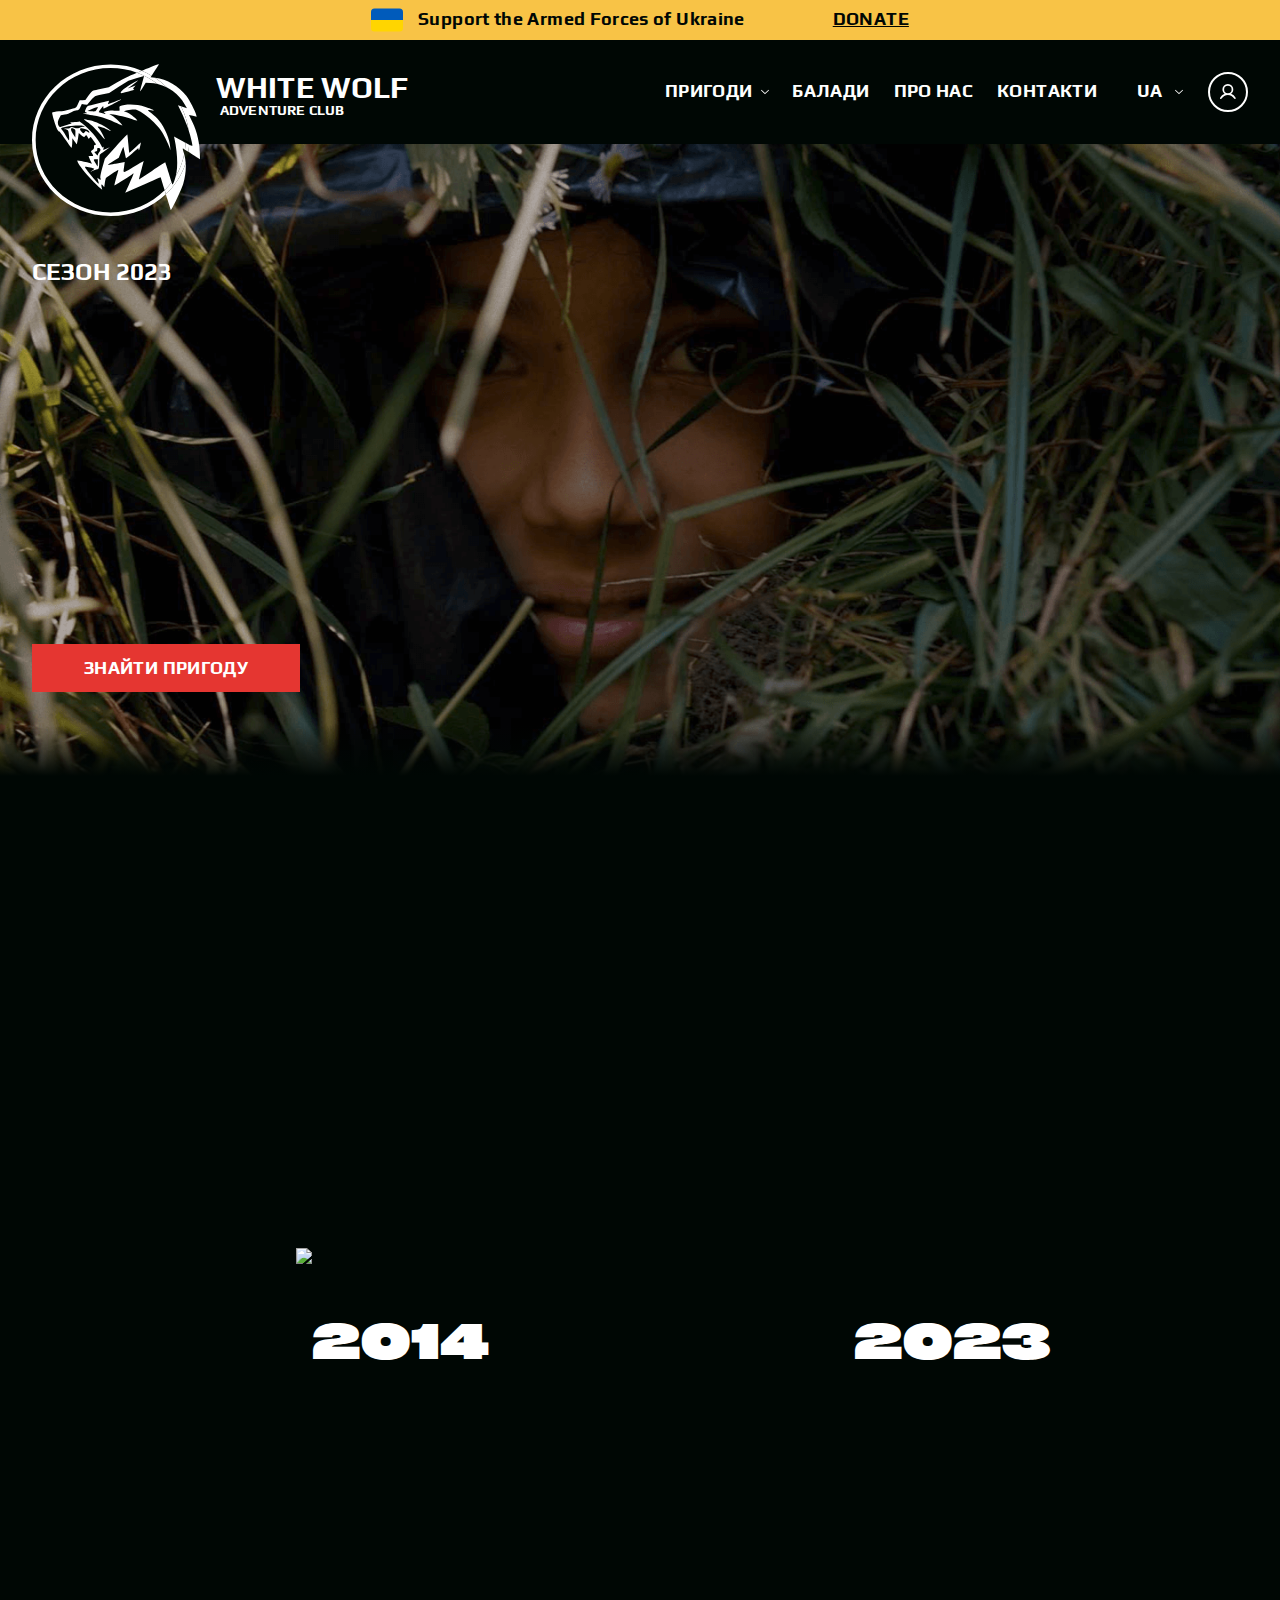
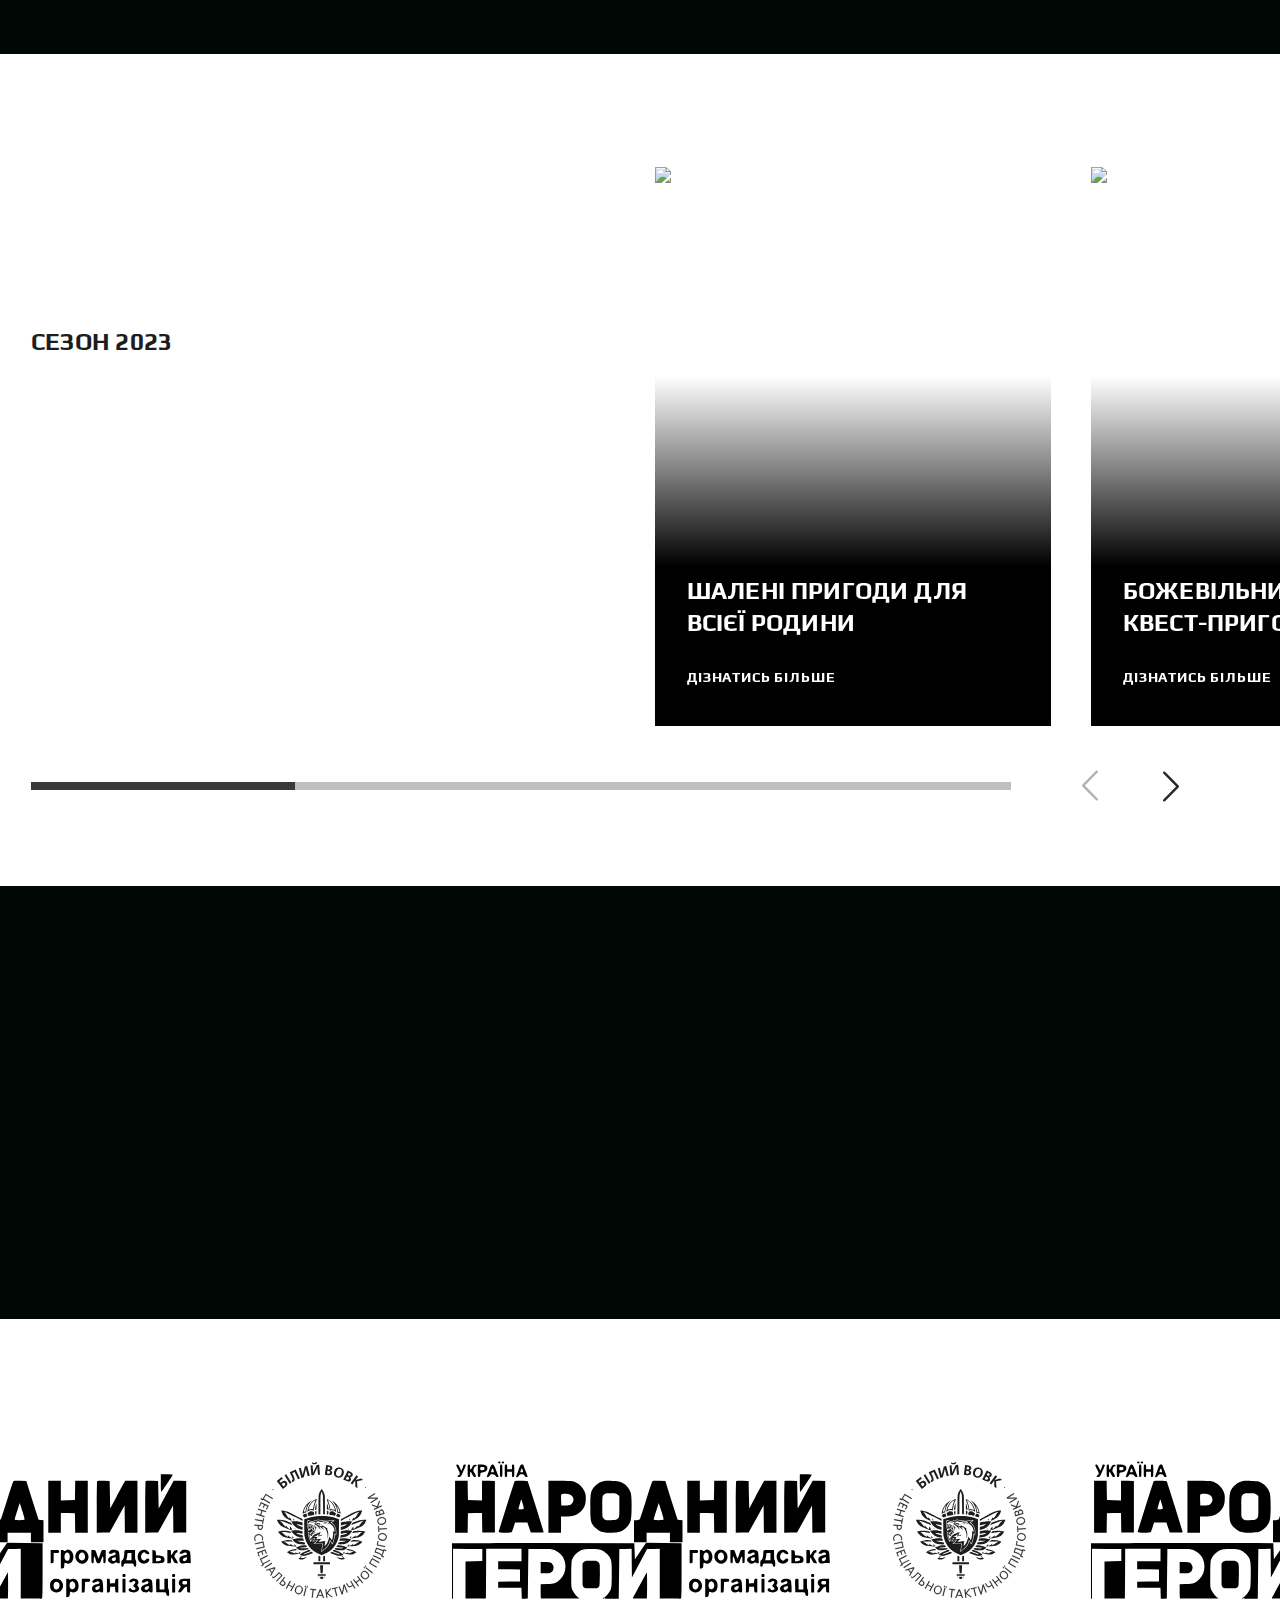
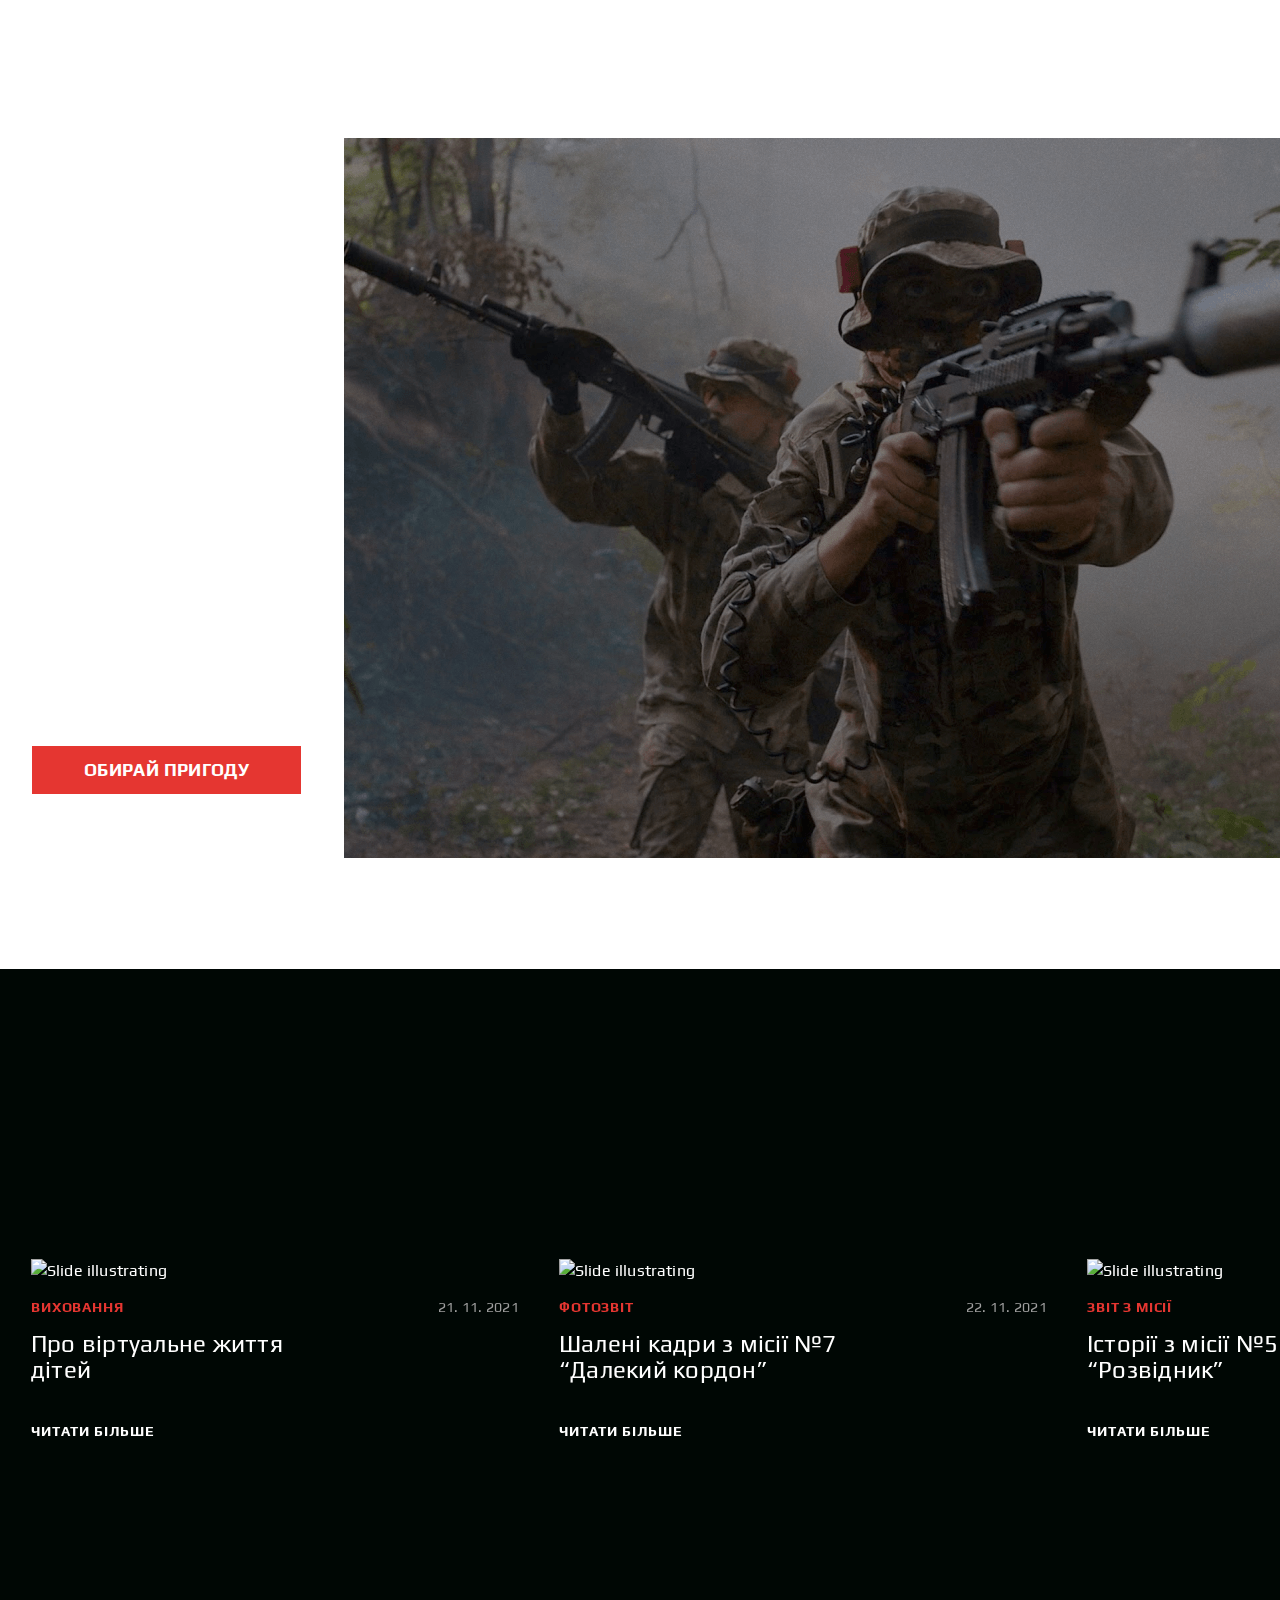
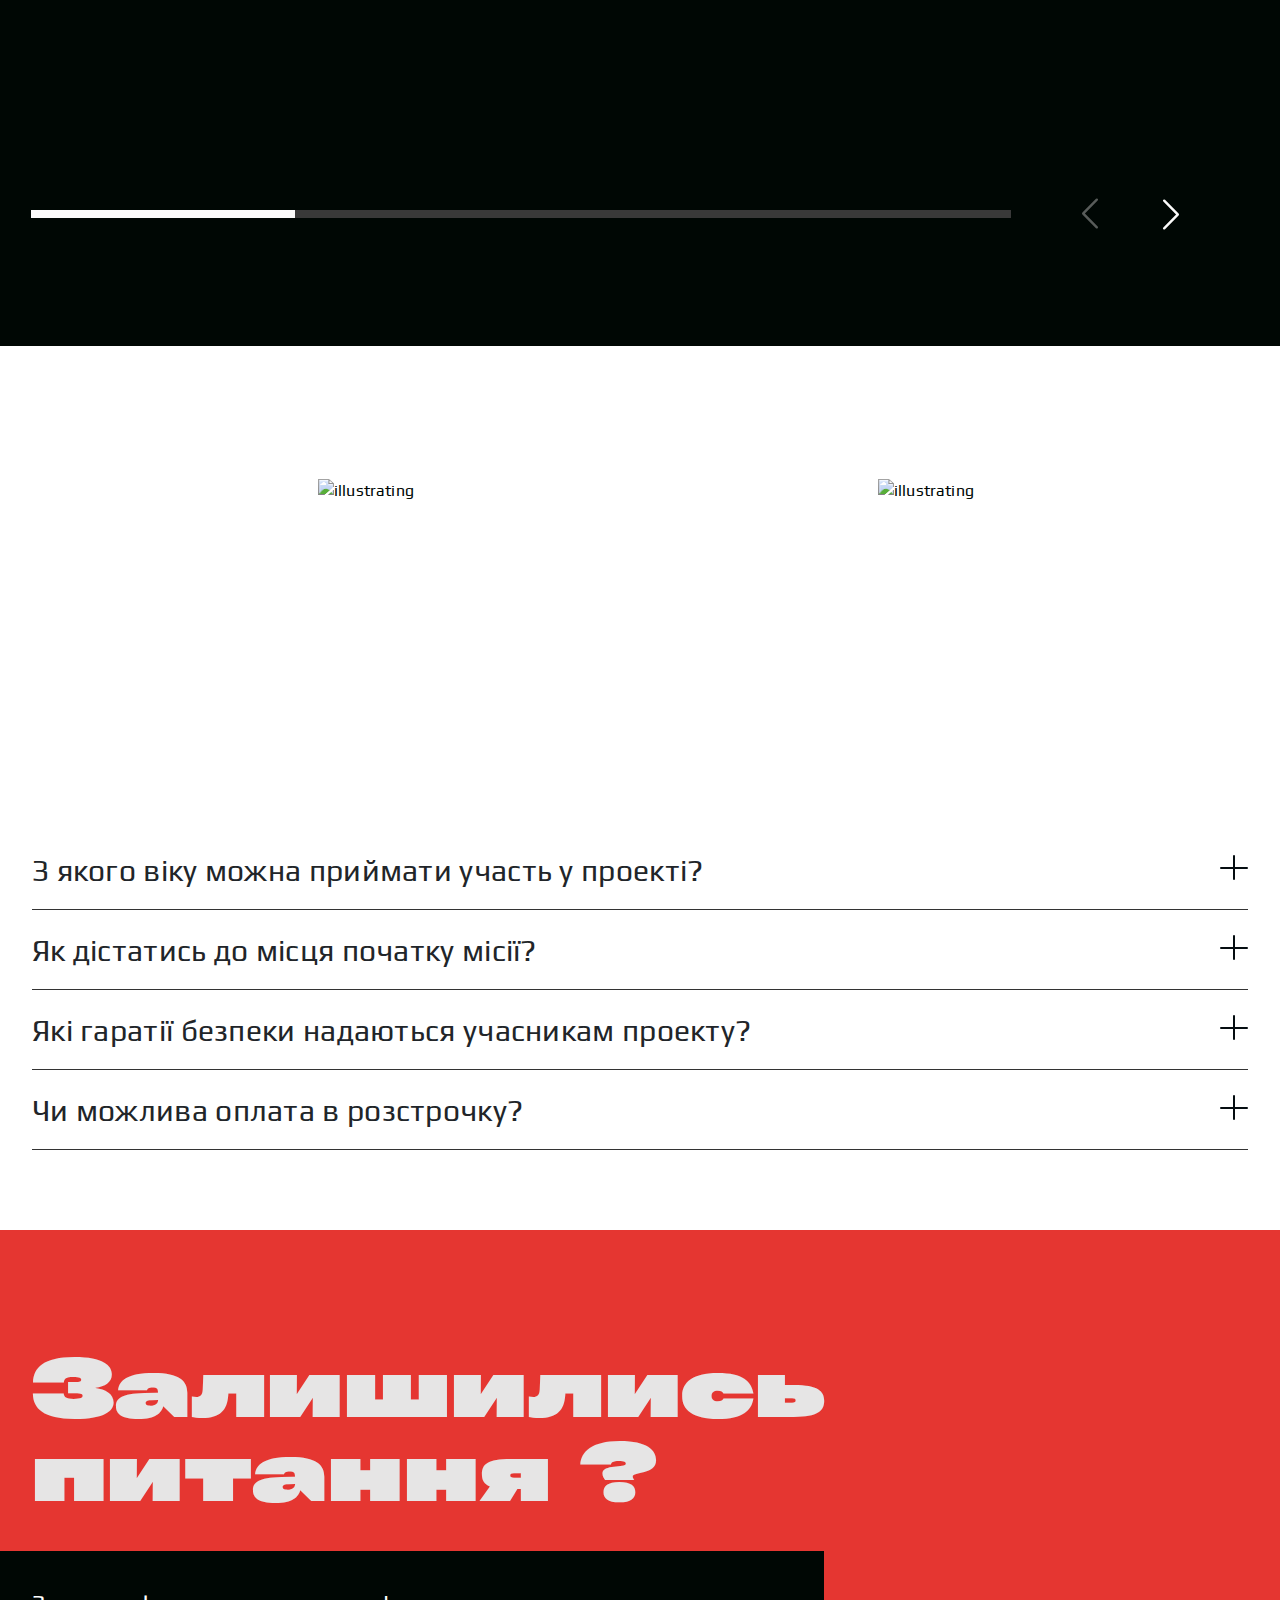
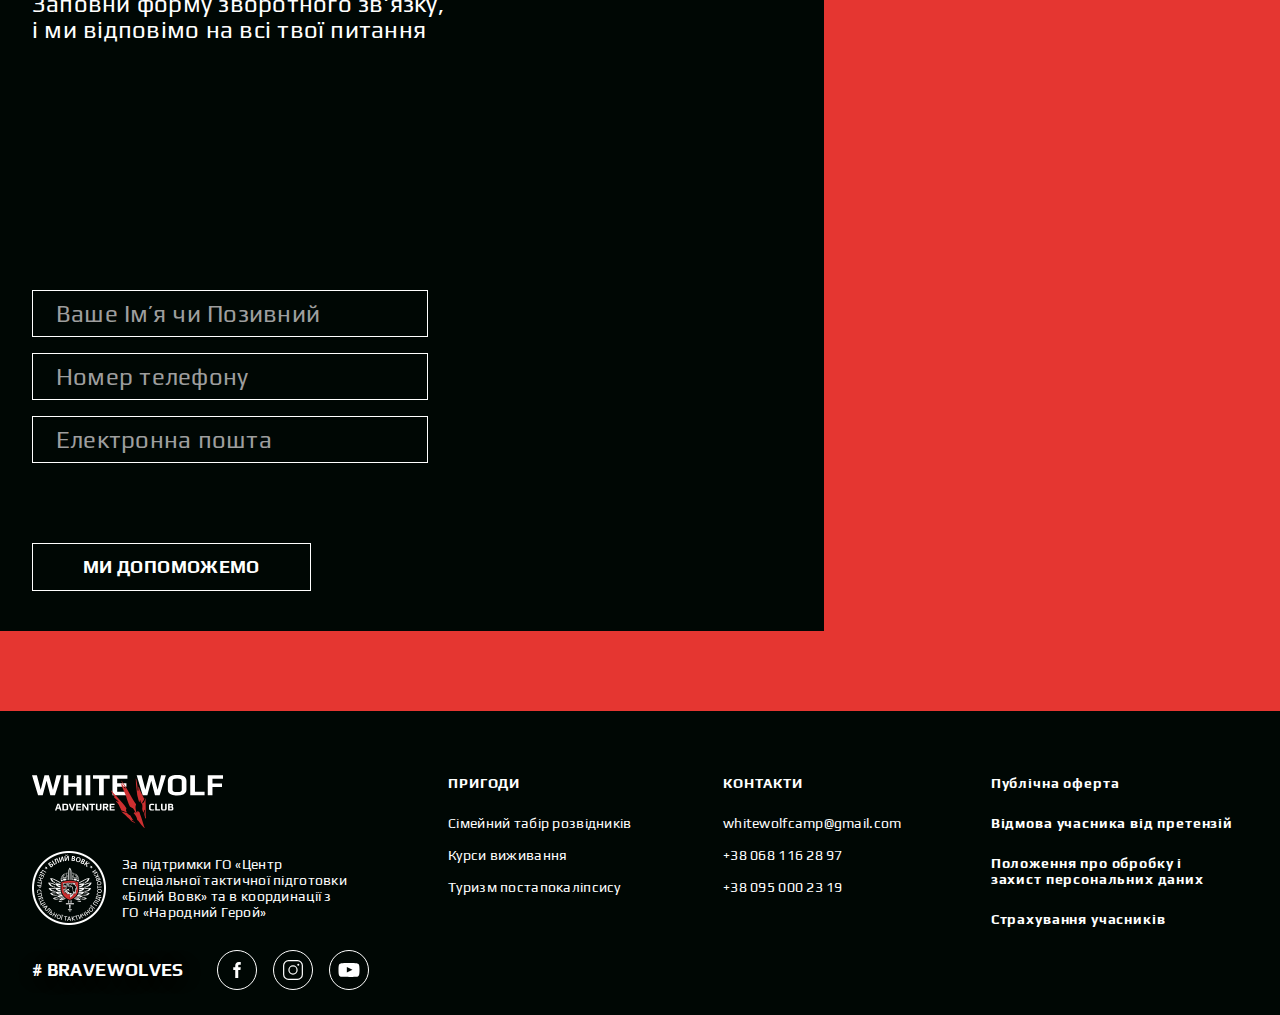
==== fam-camp.html @ 000c3b16 "added new page" ====
<!DOCTYPE html>
<html lang="en">
  <head>
    <meta charset="utf-8">
    <meta name="viewport" content="width=device-width, initial-scale=1.0">
    <meta content="IE=edge" http-equiv="X-UA-Compatible">
    <title></title>
    <meta name="description">
    <meta name="keywords">
    <meta name="format-detection" content="telephone=no">
    <meta name="format-detection" content="address=no">
    <meta name="robots" content="noodp, noydir">
    <link href="favicons/apple-touch-icon.png" rel="apple-touch-icon" sizes="180x180">
    <link type="image/png" href="favicons/favicon-32x32.png" rel="icon" sizes="32x32">
    <link type="image/png" href="favicons/favicon-16x16.png" rel="icon" sizes="16x16">
    <link href="favicons/site.webmanifest" rel="manifest">
    <link href="img/favicon/safari-pinned-tab.svg" rel="mask-icon" color="#f2f2f2">
    <link href="favicons/favicon.ico" rel="shortcut icon" sizes="16x16 24x24 32x32 48x48 256x256">
    <meta name="msapplication-config" content="favicons/browserconfig.xml">
    <meta name="msapplication-TileColor" content="#0074CB">
    <meta name="theme-color" content="#444">
    <meta name="viewport" content="width=device-width, initial-scale=1.0, maximum-scale=1.0, user-scalable=0"><!--link(rel="preload" href="fonts/OpenSans/OpenSans-ExtraBold.woff2" as="font" type="font/woff2" crossorigin="anonymous")--><!--link(rel="preload" href="fonts/OpenSans/OpenSans-Bold.woff2" as="font" type="font/woff2" crossorigin="anonymous")--><!--link(rel="preload" href="fonts/Graphik/Graphik-Bold.woff2" as="font" type="font/woff2" crossorigin="anonymous")--><!--link(rel="preload" href="fonts/OpenSans/OpenSans-SemiBold.woff2" as="font" type="font/woff2" crossorigin="anonymous")--><!--link(rel="preload" href="fonts/OpenSans/OpenSans-Regular.woff2" as="font" type="font/woff2" crossorigin="anonymous")-->
    <link href="stylesheets/index.css" rel="stylesheet">
  </head>
  <body data-offcanvas-container="">
    <div class="layout-responsive" role="main">
      <header class="layout-responsive__header">
        <div class="banner-header">
          <div class="banner-header__container">
            <div class="banner-header__wrapper">
              <div class="banner-header__slogan">
                <div class="banner-header__slogan--ua">Support the Armed Forces of Ukraine</div>
              </div>
              <div class="banner-header__link"><a href="#">DONATE</a></div>
            </div>
          </div>
        </div>
        <div class="navbar-header-wrapper">
          <div class="navbar-header">
            <div class="navbar-header__container">
              <nav class="navbar navbar-expand-lg"><a class="navbar-brand" href="#"><img class="image-logo" src="./images/logo-whitewolf.svg" alt>
                  <div class="logo-name">
                    <div class="logo-name__top">White WOLF </div>
                    <div class="logo-name__bottom">Adventure Club </div>
                  </div>
                </a><button class="navbar-toggler" type="button" data-bs-toggle="collapse" data-bs-target="#navbarCollapse" aria-controls="navbarCollapse" aria-expanded="false" aria-label="Toggle navigation"><span class="navbar-toggler-trigger-icon"></span><span class="navbar-toggler-trigger-icon"></span><span class="navbar-toggler-trigger-icon"></span></button>
                <div class="collapse navbar-collapse" id="navbarCollapse">
                  <ul class="navbar-nav-mobile">
                    <li class="nav-mobile-item">
                      <div class="accordion" id="mobileAccordionNav">
                        <div class="accordion-header" id="headingOne"><button class="accordion-button collapsed nav-link" type="button" data-bs-toggle="collapse" data-bs-target="#collapseOne" aria-expanded="false" aria-controls="collapseOne">ПРИГОДИ</button></div>
                        <div class="accordion-collapse collapse" id="collapseOne" aria-labelledby="headingOne" data-bs-parent="#mobileAccordionNav">
                          <div class="accordion-body">
                            <ul>
                              <li><a href="#"> Сімейний табір розвідників</a></li>
                              <li><a href="#"> Туризм постапокаліпсису</a></li>
                              <li><a href="#"> Курси виживання</a></li>
                            </ul>
                          </div>
                        </div>
                      </div>
                    </li>
                    <li class="nav-mobile-item"><a class="nav-link" href="#">БАЛАДИ</a></li>
                    <li class="nav-mobile-item"><a class="nav-link" href="#">ПРО НАС</a></li>
                    <li class="nav-mobile-item"><a class="nav-link" href="#">КОНТАКТИ</a></li>
                  </ul>
                  <div class="navbar-nav-mobile__footer">
                    <div class="nav-item dropdown dropdown-lang"><a class="nav-link dropdown-toggle" href="#" role="button" data-bs-toggle="dropdown" aria-expanded="false">UA</a>
                      <ul class="dropdown-menu">
                        <li><a class="dropdown-item" href="ENG"> ENG</a></li>
                        <li><a class="dropdown-item" href="FR"> FR</a></li>
                      </ul>
                    </div>
                    <div class="nav-item login-account"><a class="nav-link" href="#"></a></div>
                  </div>
                </div>
                <ul class="navbar-nav">
                  <li class="nav-item dropdown dropdown__first"><a class="nav-link dropdown-toggle" href="#" role="button" data-bs-toggle="dropdown" aria-expanded="false">ПРИГОДИ</a>
                    <div class="dropdown-menu dropdown-menu__first">
                      <div class="menu__dropdown-container">
                        <div class="menu__dropdown-notion">Обирай пригоду та випробуй свої можливості, долай страхи та доведи, що ти здатен на більше</div>
                        <div class="menu__dropdown-link">
                          <ul>
                            <li><a class="dropdown-item" href="#"> Сімейний табір розвідників “Біле Вовченя”</a></li>
                            <li><a class="dropdown-item" href="#"> Квест-пригода “Туризм постапокаліпсису”</a></li>
                            <li><a class="dropdown-item" href="#"> Курси виживання в екстремальних умовах</a></li>
                          </ul>
                        </div>
                      </div>
                    </div>
                  </li>
                  <li class="nav-item"><a class="nav-link" href="#">БАЛАДИ</a></li>
                  <li class="nav-item"><a class="nav-link" href="#">ПРО НАС</a></li>
                  <li class="nav-item"><a class="nav-link" href="#">КОНТАКТИ</a></li>
                  <ul class="navbar-nav navbar-nav__bottom">
                    <li class="nav-item dropdown dropdown-lang"><a class="nav-link dropdown-toggle" href="#" role="button" data-bs-toggle="dropdown" aria-expanded="false">UA</a>
                      <ul class="dropdown-menu">
                        <li><a class="dropdown-item" href="#"> ENG</a></li>
                        <li><a class="dropdown-item" href="#"> FR</a></li>
                      </ul>
                    </li>
                    <li class="nav-item login-account"><a class="nav-link" href="#"></a></li>
                  </ul>
                </ul>
              </nav>
            </div>
          </div>
        </div>
      </header>
      <div class="layout-responsive__body">
        <section class="section section--intro wow">
          <div class="section__inner">
            <div class="title-label">СЕЗОН 2023</div>
            <h1 class="h1">
              <div class="text-animate-inner">НЕЙМОВІРНІ ПРИГОДИ ЧЕКАЮТЬ</div>
            </h1>
            <div class="subtitle">
              <div class="text-animate-inner">Без виправдань. Без компромісів. Випробуй себе на міцність.</div>
            </div><button class="button button-general" type="button"><span>ЗНАЙТИ ПРИГОДУ</span></button>
          </div>
        </section>
        <section class="section section--about">
          <div class="section__inner">
            <div class="section-separator wow" data-wow-offset="150"></div>
            <h2 class="h2 wow" data-wow-offset="200">
              <div class="text-animate-inner">Хто ми?</div>
            </h2>
            <div class="about-inner-content__wrapper">
              <div class="link-about link-about__top wow" data-wow-offset="200">
                <div class="text-animate-inner"><a href="#">Читати більше</a></div>
              </div>
              <div class="subtitle wow" data-wow-offset="200">
                <div class="text-animate-inner">Наш проект створений силами діючих військовослужбовців та волонтерів у 2014 році. Ми прагнемо подарувати кожному еталонне відчуття перемоги над собою і над обставинами.</div>
              </div>
              <div class="about-illustrating">
                <picture>
                  <source class="lazyload" type="image/webp" media="(max-width: 575px)" data-srcset="./images/illustrating-about-phone.webp 1x, ./images/illustrating-about-phone@2x.webp 2x">
                  <source class="lazyload" type="image/png" media="(max-width: 575px)" data-srcset="./images/illustrating-about-phone.png 1x, ./images/illustrating-about-phone@2x.png 2x">
                  <source class="lazyload" type="image/webp" media="(max-width: 991px)" data-srcset="./images/illustrating-about-tablet.webp 1x, ./images/illustrating-about-tablet@2x.webp 2x">
                  <source class="lazyload" type="image/png" media="(max-width: 991px)" data-srcset="./images/illustrating-about-tablet.png 1x, ./images/illustrating-about-tablet@2x.png 2x">
                  <source class="lazyload" type="image/webp" data-srcset="images/illustrating-about.webp 1x, images/illustrating-about@2x.webp 2x"><img class="lazyload" alt="illustrating" data-src="./images/illustrating-about.png" data-srcset="./images/illustrating-about@2x.png 2x">
                </picture>
              </div>
              <div class="about-timeline">
                <div class="about-timeline__old">2014</div>
                <div class="about-timeline__line wow" data-wow-offset="200"><span></span></div>
                <div class="about-timeline__new">2023</div>
              </div>
              <div class="about-description wow" data-wow-offset="200">
                <div class="text-animate-inner">Наша команда займається організацією виїзних розважальних заходів з елементами квестів та екстремальних випробувань для дітей та дорослих. Ставши клієнтом проекту вперше, Ви повертаєтесь відчути це знов і знов...</div>
              </div>
              <div class="link-about link-about__bottom wow" data-wow-offset="200">
                <div class="text-animate-inner"><a href="#">Читати більше</a></div>
              </div>
            </div>
          </div>
        </section>
        <section class="section section--missions">
          <div class="section__inner">
            <div class="slider-missions">
              <div class="swiper-placeholder">
                <div class="swiper-card">
                  <div class="swiper-card__label">СЕЗОН 2023</div>
                  <h2 class="swiper-card__title wow" data-wow-offset="150">
                    <div class="text-animate-inner">Епічні пригоди<br> для кожного</div>
                  </h2>
                  <div class="swiper-card__subtitle wow" data-wow-offset="200">
                    <div class="text-animate-inner">Наші місії - це більше ніж фізичні випробування. Кожна наступна перешкода розпалює жагу до перемоги. В першу чергу над собою!</div>
                  </div>
                </div>
              </div>
              <div class="swiper-container">
                <div class="swiper-wrapper">
                  <div class="swiper-slide"> </div>
                  <div class="swiper-slide"><a href="#">
                      <div class="slide-overlay"></div>
                      <picture>
                        <source type="image/webp" data-srcset="images/one-swiper-slide-illustrating.webp 1x, images/one-swiper-slide-illustrating@2x.webp 2x"><img class="lazyload" alt="Slide illustrating" data-src="./images/one-swiper-slide-illustrating.png" data-srcset="./images/one-swiper-slide-illustrating@2x.png 2x">
                      </picture>
                      <div class="swiper-slide-content">
                        <div class="slide-title">ШАЛЕНІ ПРИГОДИ ДЛЯ ВСІЄЇ&nbsp;РОДИНИ</div>
                        <div class="slide-subtitle-wrapper">
                          <div class="slide-subtitle">Сімейний квест в таборі для справжніх скаутів. Десять захоплюючих діб серед диких ярів легендарного Трахтемирівського півострову...</div>
                        </div>
                        <div class="slide-link">ДІЗНАТИСЬ БІЛЬШЕ</div>
                      </div>
                    </a></div>
                  <div class="swiper-slide"><a href="#">
                      <div class="slide-overlay"></div>
                      <picture>
                        <source type="image/webp" data-srcset="images/two-swiper-slide-illustrating.webp 1x, images/two-swiper-slide-illustrating@2x.webp 2x"><img class="lazyload" alt="Slide illustrating" data-src="./images/two-swiper-slide-illustrating.png" data-srcset="./images/two-swiper-slide-illustrating@2x.png 2x">
                      </picture>
                      <div class="swiper-slide-content">
                        <div class="slide-title">БОЖЕВІЛЬНИЙ ВІКЕНД З КВЕСТ-ПРИГОДОЮ</div>
                        <div class="slide-subtitle-wrapper">
                          <div class="slide-subtitle">Справжній тимбілдинг для дорослих. Дводобовий похід з елементами виживання за сценаріями періоду постапокаліпсису...</div>
                        </div>
                        <div class="slide-link">ДІЗНАТИСЬ БІЛЬШЕ</div>
                      </div>
                    </a></div>
                  <div class="swiper-slide"><a href="#">
                      <div class="slide-overlay"></div>
                      <picture>
                        <source type="image/webp" data-srcset="images/three-swiper-slide-illustrating.webp 1x, images/three-swiper-slide-illustrating@2x.webp 2x"><img class="lazyload" alt="Slide illustrating" data-src="./images/three-swiper-slide-illustrating.png" data-srcset="./images/three-swiper-slide-illustrating@2x.png 2x">
                      </picture>
                      <div class="swiper-slide-content">
                        <div class="slide-title">КУРСИ ВИЖИВАННЯ У&nbsp;ЛІСІ</div>
                        <div class="slide-subtitle-wrapper">
                          <div class="slide-subtitle">Виживання в умовах дикої природи. Одно-дводенний квест, що дарує практичні навички та еталонне відчуття перемоги над собою та над обставинами...</div>
                        </div>
                        <div class="slide-link">ДІЗНАТИСЬ БІЛЬШЕ</div>
                      </div>
                    </a></div>
                  <div class="swiper-slide"><a href="#">
                      <div class="slide-overlay-not-transition"></div>
                      <picture>
                        <source type="image/webp" data-srcset="images/four-swiper-slide-illustrating.webp 1x, images/four-swiper-slide-illustrating@2x.webp 2x"><img class="lazyload" alt="Slide illustrating" data-src="./images/four-swiper-slide-illustrating.png" data-srcset="./images/four-swiper-slide-illustrating@2x.png 2x">
                      </picture>
                      <div class="swiper-slide-content">
                        <div class="slide-title">НЕ ПРОҐАВ ЗНИЖКИ&nbsp;ДО&nbsp;-20%</div>
                        <div class="slide-subtitle-wrapper"></div>
                        <div class="slide-link">ДІЗНАТИСЬ БІЛЬШЕ</div>
                      </div>
                    </a></div>
                </div>
                <div class="swiper-pagination"></div>
                <div class="swiper-control-wrappe">
                  <div class="swiper-scrollbar"></div>
                  <div class="swiper-control-btns">
                    <div class="swiper-button-prev"></div>
                    <div class="swiper-button-next"></div>
                  </div>
                </div>
              </div>
            </div>
          </div>
        </section>
        <section class="section section--reviews">
          <div class="section__inner">
            <div class="section-separator wow" data-wow-offset="150"></div>
            <h2 class="h2 wow" data-wow-offset="200">
              <div class="text-animate-inner">Відгуки</div>
            </h2>
            <div class="slider-reviews wow" data-wow-offset="200">
              <div class="swiper-container">
                <div class="swiper-wrapper">
                  <div class="swiper-slide">
                    <div class="swiper-slide-content">
                      <div class="slide-title">Хочу сказати - величезне дякую організаторам, тим, хто придумав та реалізував таку ідею! Аліса дуже задоволена, залюбки ділиться враженнями та вже сказала, що поїде наступного року. Бабаю окрема вдячність! КУХНЯ чудова! Донька сказала “ЦЕ ЩОСЬ!!!</div>
                      <div class="swiper-slide-desc__wrapper">
                        <div class="swiper-slide-img-mobile">
                          <picture>
                            <source type="image/webp" data-srcset="images/slide-review-illustrating-mobile-01.webp 1x, images/slide-review-illustrating-mobile-01@2x.webp 2x"><img class="lazyload" alt="Slide illustrating" data-src="./images/slide-review-illustrating-mobile-01.png" data-srcset="./images/slide-review-illustrating-mobile-01@2x.png 2x">
                          </picture>
                        </div>
                        <div class="slide-sign__wrapper">
                          <div class="slide-name">Ірина Перебийніс, мати курсанта “Ліса”</div>
                          <div class="slide-subname">(Янчук Аліса, 11 років)</div>
                        </div>
                      </div>
                    </div>
                    <div class="swiper-slide-img">
                      <picture>
                        <source type="image/webp" data-srcset="images/slide-review-illustrating-01.webp 1x, images/slide-review-illustrating-01@2x.webp 2x"><img class="lazyload" alt="Slide illustrating" data-src="./images/slide-review-illustrating-01.png" data-srcset="./images/slide-review-illustrating-01@2x.png 2x">
                      </picture>
                    </div>
                  </div>
                  <div class="swiper-slide">
                    <div class="swiper-slide-content">
                      <div class="slide-title">Дякуємо всім! Артем був вперше, йому дуже сподобалось! Готується на наступний сезон!</div>
                      <div class="swiper-slide-desc__wrapper">
                        <div class="swiper-slide-img-mobile">
                          <picture>
                            <source type="image/webp" data-srcset="images/slide-review-illustrating-mobile-02.webp 1x, images/slide-review-illustrating-mobile-02@2x.webp 2x"><img class="lazyload" alt="Slide illustrating" data-src="./images/slide-review-illustrating-mobile-02.png" data-srcset="./images/slide-review-illustrating-mobile-02@2x.png 2x">
                          </picture>
                        </div>
                        <div class="slide-sign__wrapper">
                          <div class="slide-name">Бучок Ірина, мати курсанта “Стріла”</div>
                          <div class="slide-subname">(Бучок Артем, 11 років)</div>
                        </div>
                      </div>
                    </div>
                    <div class="swiper-slide-img">
                      <picture>
                        <source type="image/webp" data-srcset="images/slide-review-illustrating-02.webp 1x, images/slide-review-illustrating-02@2x.webp 2x"><img class="lazyload" alt="Slide illustrating" data-src="./images/slide-review-illustrating-02.png" data-srcset="./images/slide-review-illustrating-02@2x.png 2x">
                      </picture>
                    </div>
                  </div>
                  <div class="swiper-slide">
                    <div class="swiper-slide-content">
                      <div class="slide-title">Особливо дуже круто з дітьми! Пригоди дійсно складні, навіть для дорослої людини. І коли ти бачиш як діти роблять те, що тобі робити складно, починаєш їх більше поважати, вірити у їхні сили, ставитися до них так, як вони того варті. Не як до дітей, а як до сильних особистостей!</div>
                      <div class="swiper-slide-desc__wrapper">
                        <div class="swiper-slide-img-mobile">
                          <picture>
                            <source type="image/webp" data-srcset="images/slide-review-illustrating-mobile-03.webp 1x, images/slide-review-illustrating-mobile-03@2x.webp 2x"><img class="lazyload" alt="Slide illustrating" data-src="./images/slide-review-illustrating-mobile-03.png" data-srcset="./images/slide-review-illustrating-mobile-03@2x.png 2x">
                          </picture>
                        </div>
                        <div class="slide-sign__wrapper">
                          <div class="slide-name">Курсант “Мамба”</div>
                          <div class="slide-subname">(Крючкова Ірина із сімʼєю)</div>
                        </div>
                      </div>
                    </div>
                    <div class="swiper-slide-img">
                      <picture>
                        <source type="image/webp" data-srcset="images/slide-review-illustrating-03.webp 1x, images/slide-review-illustrating-03@2x.webp 2x"><img class="lazyload" alt="Slide illustrating" data-src="./images/slide-review-illustrating-03.png" data-srcset="./images/slide-review-illustrating-03@2x.png 2x">
                      </picture>
                    </div>
                  </div>
                  <div class="swiper-slide">
                    <div class="swiper-slide-content">
                      <div class="slide-title">Ліс, походи, ночівля, цікаве навчання та «бойові» пригоди, дуже смачна їжа... Я отримала неймовірні враження – це найкращий табір в моєму житті!</div>
                      <div class="swiper-slide-desc__wrapper">
                        <div class="swiper-slide-img-mobile">
                          <picture>
                            <source type="image/webp" data-srcset="images/slide-review-illustrating-mobile-04.webp 1x, images/slide-review-illustrating-mobile-04@2x.webp 2x"><img class="lazyload" alt="Slide illustrating" data-src="./images/slide-review-illustrating-mobile-04.png" data-srcset="./images/slide-review-illustrating-mobile-04@2x.png 2x">
                          </picture>
                        </div>
                        <div class="slide-sign__wrapper">
                          <div class="slide-name">Курсант “Сінтія”, 10 років </div>
                        </div>
                      </div>
                    </div>
                    <div class="swiper-slide-img">
                      <picture>
                        <source type="image/webp" data-srcset="images/slide-review-illustrating-04.webp 1x, images/slide-review-illustrating-04@2x.webp 2x"><img class="lazyload" alt="Slide illustrating" data-src="./images/slide-review-illustrating-04.png" data-srcset="./images/slide-review-illustrating-04@2x.png 2x">
                      </picture>
                    </div>
                  </div>
                  <div class="swiper-slide">
                    <div class="swiper-slide-content">
                      <div class="slide-title">Ми дуже вдячні за досвід. Віталій надзвичайно задоволений. А ще, він сказав, що годували дуже класно, часом навіть краще, ніж вдома!</div>
                      <div class="swiper-slide-desc__wrapper">
                        <div class="swiper-slide-img-mobile">
                          <picture>
                            <source type="image/webp" data-srcset="images/slide-review-illustrating-mobile-05.webp 1x, images/slide-review-illustrating-mobile-05@2x.webp 2x"><img class="lazyload" alt="Slide illustrating" data-src="./images/slide-review-illustrating-mobile-05.png" data-srcset="./images/slide-review-illustrating-mobile-05@2x.png 2x">
                          </picture>
                        </div>
                        <div class="slide-sign__wrapper">
                          <div class="slide-name">Світлана Малежик, мати курсанта «Кортик»</div>
                          <div class="slide-subname">(Малежик Віталій, 11 років)</div>
                        </div>
                      </div>
                    </div>
                    <div class="swiper-slide-img">
                      <picture>
                        <source type="image/webp" data-srcset="images/slide-review-illustrating-05.webp 1x, images/slide-review-illustrating-05@2x.webp 2x"><img class="lazyload" alt="Slide illustrating" data-src="./images/slide-review-illustrating-05.png" data-srcset="./images/slide-review-illustrating-05@2x.png 2x">
                      </picture>
                    </div>
                  </div>
                </div>
                <div class="swiper-pagination"></div>
                <div class="swiper-control-wrappe">
                  <div class="swiper-scrollbar"></div>
                  <div class="swiper-control-btns">
                    <div class="swiper-button-prev"></div>
                    <div class="swiper-button-next"></div>
                  </div>
                </div>
              </div>
            </div>
          </div>
        </section>
        <section class="section section--partners">
          <div class="section__inner">
            <div class="swiper-partners">
              <div class="swiper-wrapper" id="gallery_wrapper">
                <div class="swiper-slide"><img class="partners-bw-logo" src="./images/bw-logo.svg" alt="illustrating"></div>
                <div class="swiper-slide"><img class="partners-gong-logo" src="./images/gong-logo.svg" alt="illustrating"></div>
                <div class="swiper-slide"><img class="partners-bw-logo" src="./images/bw-logo.svg" alt="illustrating"></div>
                <div class="swiper-slide"><img class="partners-gong-logo" src="./images/gong-logo.svg" alt="illustrating"></div>
                <div class="swiper-slide"><img class="partners-bw-logo" src="./images/bw-logo.svg" alt="illustrating"></div>
                <div class="swiper-slide"><img class="partners-gong-logo" src="./images/gong-logo.svg" alt="illustrating"></div>
                <div class="swiper-slide"><img class="partners-bw-logo" src="./images/bw-logo.svg" alt="illustrating"></div>
                <div class="swiper-slide"><img class="partners-gong-logo" src="./images/gong-logo.svg" alt="illustrating"></div>
              </div>
            </div>
          </div>
        </section>
        <section class="section section--check-yourself">
          <div class="section__inner">
            <div class="section__row">
              <div class="section__column">
                <h2 class="h2 wow" data-wow-offset="100">
                  <div class="text-animate-inner">Пере<span class="accent-title">вір</span> себе на&nbsp;мі<span class="accent-title">цність</span></div>
                </h2>
                <div class="subtitle wow" data-wow-offset="100">
                  <div class="text-animate-inner">Дізнайся на що ти здатен! Знаходь цікаву місію та захопи з собою друзів!</div>
                </div><button class="button button-general" type="button">ОБИРАЙ ПРИГОДУ</button>
              </div>
              <div class="section__column">
                <picture>
                  <source type="image/webp" srcset="images/illustrating-check-yourself.webp 1x, images/illustrating-check-yourself@2x.webp 2x"><img src="./images/illustrating-check-yourself.png" alt="illustrating" srcset="./images/illustrating-check-yourself@2x.png 2x">
                </picture>
              </div>
            </div>
          </div>
        </section>
        <section class="section section--photo-report">
          <div class="section__inner">
            <div class="section-separator__wrapper">
              <div class="section-separator wow" data-wow-offset="150"></div>
            </div>
            <h2 class="h2 wow" data-wow-offset="200">
              <div class="text-animate-inner">Балади</div>
            </h2>
            <div class="slider-photo-report">
              <div class="swiper-container">
                <div class="swiper-wrapper">
                  <div class="swiper-slide"><a href="#">
                      <div class="slide-img-wrapper"><img class="lazyload" alt="Slide illustrating" data-src="./images/photo-report/22-2021/22-2021-illustrating.png"></div>
                      <div class="swiper-slide-content">
                        <div class="slide-content-info">
                          <div class="slide-content-info__name">ВИХОВАННЯ</div>
                          <div class="slide-content-info__date">21. 11. 2021</div>
                        </div>
                        <div class="slide-title">Про віртуальне життя дітей</div>
                        <div class="slide-link">ЧИТАТИ БІЛЬШЕ</div>
                      </div>
                    </a></div>
                  <div class="swiper-slide"><a href="#">
                      <div class="slide-img-wrapper"><img class="lazyload" alt="Slide illustrating" data-src="./images/photo-report/18-2021/18-2021-illustrating.png"></div>
                      <div class="swiper-slide-content">
                        <div class="slide-content-info">
                          <div class="slide-content-info__name">ФОТОЗВІТ</div>
                          <div class="slide-content-info__date">22. 11. 2021</div>
                        </div>
                        <div class="slide-title">Шалені кадри з місії №7 “Далекий кордон”</div>
                        <div class="slide-link">ЧИТАТИ БІЛЬШЕ</div>
                      </div>
                    </a></div>
                  <div class="swiper-slide"><a href="#">
                      <div class="slide-img-wrapper"><img class="lazyload" alt="Slide illustrating" data-src="./images/photo-report/12-2021/12-2021-illustrating.png"></div>
                      <div class="swiper-slide-content">
                        <div class="slide-content-info">
                          <div class="slide-content-info__name">ЗВІТ З МІСІЇ</div>
                          <div class="slide-content-info__date">22. 11. 2021</div>
                        </div>
                        <div class="slide-title">Історії з місії №5 “Розвідник”</div>
                        <div class="slide-link">ЧИТАТИ БІЛЬШЕ</div>
                      </div>
                    </a></div>
                  <div class="swiper-slide"><a href="#">
                      <div class="slide-img-wrapper"><img class="lazyload" alt="Slide illustrating" data-src="./images/photo-report/08-2021/08-2021-illustrating.png"></div>
                      <div class="swiper-slide-content">
                        <div class="slide-content-info">
                          <div class="slide-content-info__name">ВИХОВАННЯ</div>
                          <div class="slide-content-info__date">23. 11. 2021</div>
                        </div>
                        <div class="slide-title">Про татусів, доньок та гендерні стериотипи</div>
                        <div class="slide-link">ЧИТАТИ БІЛЬШЕ</div>
                      </div>
                    </a></div>
                  <div class="swiper-slide"><a href="#">
                      <div class="swiper-slide-content">
                        <div class="slide-link">ВСІ БАЛАДИ</div>
                      </div>
                    </a></div>
                </div>
                <div class="swiper-pagination"></div>
                <div class="swiper-control-wrappe">
                  <div class="swiper-scrollbar"></div>
                  <div class="swiper-control-btns">
                    <div class="swiper-button-prev"></div>
                    <div class="swiper-button-next"></div>
                  </div>
                </div>
              </div>
            </div>
          </div>
        </section>
        <section class="section section--social-club">
          <div class="section__inner">
            <h2 class="h2">
              <div class="social-title__wrapper"><a href="#" target="_blank">#BRAVE WOLVES<div class="social-link-wrapper"><span>Ми в соцмережах</span></div></a></div>
            </h2>
            <div class="social-club-box">
              <div class="social-club-box__item">
                <picture>
                  <source type="image/webp" data-srcset="images/illustrating-social-club-01.webp 1x, images/illustrating-social-club-01@2x.webp 2x"><img class="lazyload" alt="illustrating" data-src="./images/illustrating-social-club-01.png" data-srcset="./images/illustrating-social-club-01@2x.png 2x">
                </picture>
              </div>
              <div class="social-club-box__item">
                <picture>
                  <source type="image/webp" data-srcset="images/illustrating-social-club-02.webp 1x, images/illustrating-social-club-02@2x.webp 2x"><img class="lazyload" alt="illustrating" data-src="./images/illustrating-social-club-02.png" data-srcset="./images/illustrating-social-club-02@2x.png 2x">
                </picture>
              </div>
              <div class="social-club-box__item">
                <picture>
                  <source type="image/webp" data-srcset="images/illustrating-social-club-03.webp 1x, images/illustrating-social-club-03@2x.webp 2x"><img class="lazyload" alt="illustrating" data-src="./images/illustrating-social-club-03.png" data-srcset="./images/illustrating-social-club-03@2x.png 2x">
                </picture>
              </div>
              <div class="social-club-box__item">
                <picture>
                  <source type="image/webp" data-srcset="images/illustrating-social-club-04.webp 1x, images/illustrating-social-club-04@2x.webp 2x"><img class="lazyload" alt="illustrating" data-src="./images/illustrating-social-club-04.png" data-srcset="./images/illustrating-social-club-04@2x.png 2x">
                </picture>
              </div>
            </div>
          </div>
        </section>
        <section class="section section--faq">
          <div class="section__inner">
            <div class="section-separator wow" data-wow-offset="150"></div>
            <h2 class="h2 wow" data-wow-offset="200">
              <div class="text-animate-inner">Часті питання</div>
            </h2>
            <div class="accordion accordion-flush" id="accordionFaq">
              <div class="accordion-item">
                <h2 class="accordion-header" id="flush-headingOne"><button class="accordion-button collapsed" type="button" data-bs-toggle="collapse" data-bs-target="#flush-collapseOne" aria-expanded="false" aria-controls="flush-collapseOne">З якого віку можна приймати участь у проекті?</button></h2>
                <div class="accordion-collapse collapse" id="flush-collapseOne" aria-labelledby="flush-headingOne" data-bs-parent="#accordionFaq">
                  <div class="accordion-body"> Учасниками “Сімейного табору розвідників” можуть стати дорослі та діти віком від 7 років, які не мають медичних протипоказань. Інші проекти, як-то “Курси з виживання” чи квест-пригода “Туризм постапокаліпсису”, розраховані на учасників від 14+ років.</div>
                </div>
              </div>
              <div class="accordion-item">
                <h2 class="accordion-header" id="flush-headingTwo"><button class="accordion-button collapsed" type="button" data-bs-toggle="collapse" data-bs-target="#flush-collapseTwo" aria-expanded="false" aria-controls="flush-collapseTwo">Як дістатись до місця початку місії? </button></h2>
                <div class="accordion-collapse collapse" id="flush-collapseTwo" aria-labelledby="flush-headingTwo" data-bs-parent="#accordionFaq">
                  <div class="accordion-body"> У вартість участі входить проїзд комфортабельним автобусом (Київ-Трахтемирівський півострів-Київ).</div>
                </div>
              </div>
              <div class="accordion-item">
                <h2 class="accordion-header" id="flush-headingThree"><button class="accordion-button collapsed" type="button" data-bs-toggle="collapse" data-bs-target="#flush-collapseThree" aria-expanded="false" aria-controls="flush-collapseThree">Які гаратії безпеки надаються учасникам проекту?</button></h2>
                <div class="accordion-collapse collapse" id="flush-collapseThree" aria-labelledby="flush-headingThree" data-bs-parent="#accordionFaq">
                  <div class="accordion-body"> Всі місії проекту проводяться за участі фахових інструкторів (чинних, ветеранів) з розвідки, виживання, медицини. А також у вартість участі входить медичне страхування учасника (50 000 грн на кожного учасника). Ознайомитись з умовами страхування можна за посиланням.</div>
                </div>
              </div>
              <div class="accordion-item">
                <h2 class="accordion-header" id="flush-headingFour"><button class="accordion-button collapsed" type="button" data-bs-toggle="collapse" data-bs-target="#flush-collapseFour" aria-expanded="false" aria-controls="flush-collapseFour">Чи можлива оплата в розстрочку?</button></h2>
                <div class="accordion-collapse collapse" id="flush-collapseFour" aria-labelledby="flush-headingFour" data-bs-parent="#accordionFaq">
                  <div class="accordion-body"> Так, можлива «Миттєва розстрочка» або «Оплата частинами» від ПриватБанк та «Оплата частинами» від monobank. За детальною інформацією звертайтесь за номером <a class="nav-link" href="tel:+380681162897">+38 068 116 28 97.</a></div>
                </div>
              </div>
            </div>
          </div>
        </section>
        <section class="section section--contact">
          <div class="section__inner">
            <h2 class="h2">Залишились питання&nbsp;?</h2>
            <div class="form-wrapper">
              <div class="subtitle">Заповни форму зворотного зв'язку, і ми відповімо на всі твої питання</div>
              <div class="contact-accent wow">
                <div class="accent-one"><svg width="169" height="163" viewBox="0 0 169 163" fill="none" xmlns="http://www.w3.org/2000/svg">
                    <path d="M166.029 2.67969C165.386 23.9124 157.514 39.9304 141.374 54.027C131.537 62.6191 119.853 70.3863 106.328 70.7353C81.4298 71.3778 101.097 56.0297 112.644 51.5819C120.147 48.692 152.034 41.8382 142.699 61.9737C130.758 87.7272 100.071 109.932 77.4957 125.75C55.7913 140.958 28.5864 153.947 2.81787 160.389" stroke="#E6E5E5" stroke-width="4" stroke-linecap="square"></path>
                  </svg></div>
                <div class="accent-two"><svg width="59" height="44" viewBox="0 0 59 44" fill="none" xmlns="http://www.w3.org/2000/svg">
                    <path d="M35.1115 3C28.1123 16.4599 16.3569 26.4629 4.21114 35.1673C3.97717 35.335 1.86385 36.3578 3.2961 36.5047C10.0537 37.1978 16.9568 36.9874 23.7438 37.5957C34.7417 38.5814 45.8061 39.5775 56.6502 41.643" stroke="#E6E5E5" stroke-width="4" stroke-linecap="square"></path>
                  </svg></div>
              </div>
              <form class="contact-form needs-validation" id="form-user-data" role="form" action="/submit.php" method="POST" novalidate>
                <div class="form-column"><input class="form-control" name="fullname" type="text" placeholder="Ваше Імʼя чи Позивний" value required>
                  <div class="invalid-feedback">Введіть ваше Імʼя чи Позивний</div>
                </div>
                <div class="form-column"><input class="form-control" id="phone" name="phone" type="phone" placeholder="Номер телефону" value required>
                  <div class="invalid-feedback">Введіть номер телефону</div>
                </div>
                <div class="form-column"><input class="form-control" name="email" type="email" placeholder="Електронна пошта" value>
                  <div class="invalid-feedback">Введіть eлектронну пошта</div>
                </div>
                <div class="form-column"><button class="button" id="form-submit" type="submit">МИ ДОПОМОЖЕМО</button></div>
              </form>
            </div>
            <div class="contact-picture wow fadeInRight" data-wow-delay="0s" data-wow-duration="1s" style="visibility: hidden;">
              <picture>
                <source type="image/webp" data-srcset="images/illustrating-ceo.webp 1x, images/illustrating-ceo@2x.webp 2x"><img class="lazyload" alt="illustrating" data-src="./images/illustrating-ceo.png" data-srcset="./images/illustrating-ceo@2x.png 2x">
              </picture>
            </div>
          </div>
        </section>
      </div>
      <div class="layout-responsive__footer">
        <div class="footer-container">
          <footer class="row row-cols-1 row-cols-sm-2 row-cols-md-3">
            <div class="col">
              <div class="footer-logo"><a href="#"><img src="./images/logo-adventure-club.svg" alt></a></div>
              <div class="footer-logo-go"><img src="./images/logo-public-organization.png" alt>
                <div class="text-go">За підтримки ГО «Центр спеціальної тактичної підготовки «Білий Вовк» та в координації з ГО&nbsp;«Народний Герой»</div>
              </div>
              <div class="footer-social">
                <div class="footer-hashtag"># BRAVEWOLVES</div>
                <div class="footer-social__container">
                  <div class="footer-social__item"><a class="social-fb" href="#"><img src="./images/icon_fb.svg" alt></a></div>
                  <div class="footer-social__item"><a class="social-inst" href="#"><img src="./images/icon_inst.svg" alt></a></div>
                  <div class="footer-social__item"><a class="social-yt" href="#"><img src="./images/icon_utube.svg" alt></a></div>
                </div>
              </div>
            </div>
            <div class="col">
              <h5> <a href="#">ПРИГОДИ</a></h5>
              <ul class="nav flex-column">
                <li class="nav-item"><a class="nav-link" href="#">Сімейний табір розвідників</a></li>
                <li class="nav-item"><a class="nav-link" href="#">Курси виживання</a></li>
                <li class="nav-item"><a class="nav-link" href="#">Туризм постапокаліпсису</a></li>
              </ul>
            </div>
            <div class="col">
              <h5> <a href="#">КОНТАКТИ</a></h5>
              <ul class="nav flex-column">
                <li class="nav-item"><a class="nav-link" href="mailto:whitewolfcamp@gmail.com">whitewolfcamp@gmail.com</a></li>
                <li class="nav-item"><a class="nav-link" href="tel:+380681162897">+38 068 116 28 97</a></li>
                <li class="nav-item"><a class="nav-link" href="tel:+380950002319">+38 095 000 23 19</a></li>
              </ul>
            </div>
            <div class="col">
              <ul class="nav flex-column">
                <li class="nav-item"><a class="nav-link" href="#">Публічна оферта</a></li>
                <li class="nav-item"><a class="nav-link" href="#">Відмова учасника від претензій</a></li>
                <li class="nav-item"><a class="nav-link" href="#">Положення про обробку і захист персональних даних</a></li>
                <li class="nav-item"><a class="nav-link" href="#">Страхування учасників</a></li>
              </ul>
            </div>
          </footer>
        </div>
      </div>
    </div><script src="javascripts/vendor.bundle.js"></script><script src="javascripts/index.js"></script>
  </body>
</html>
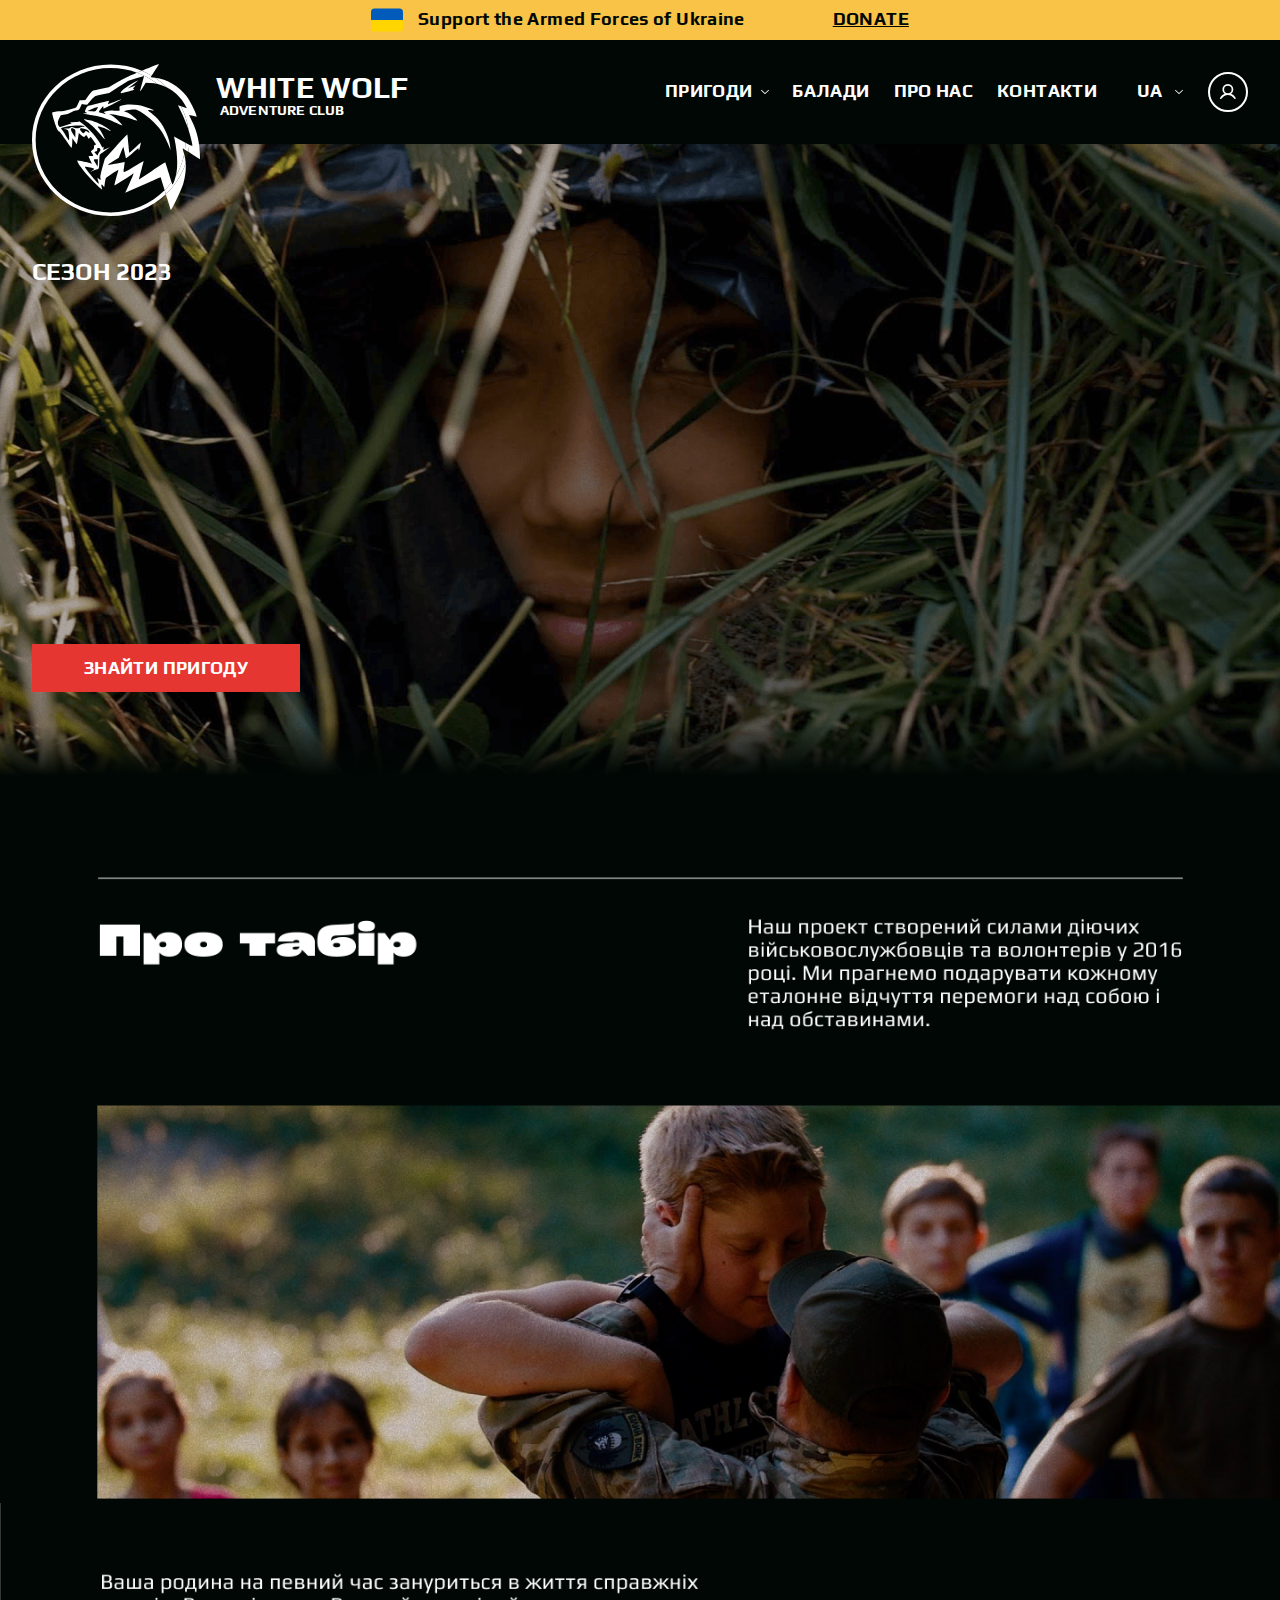
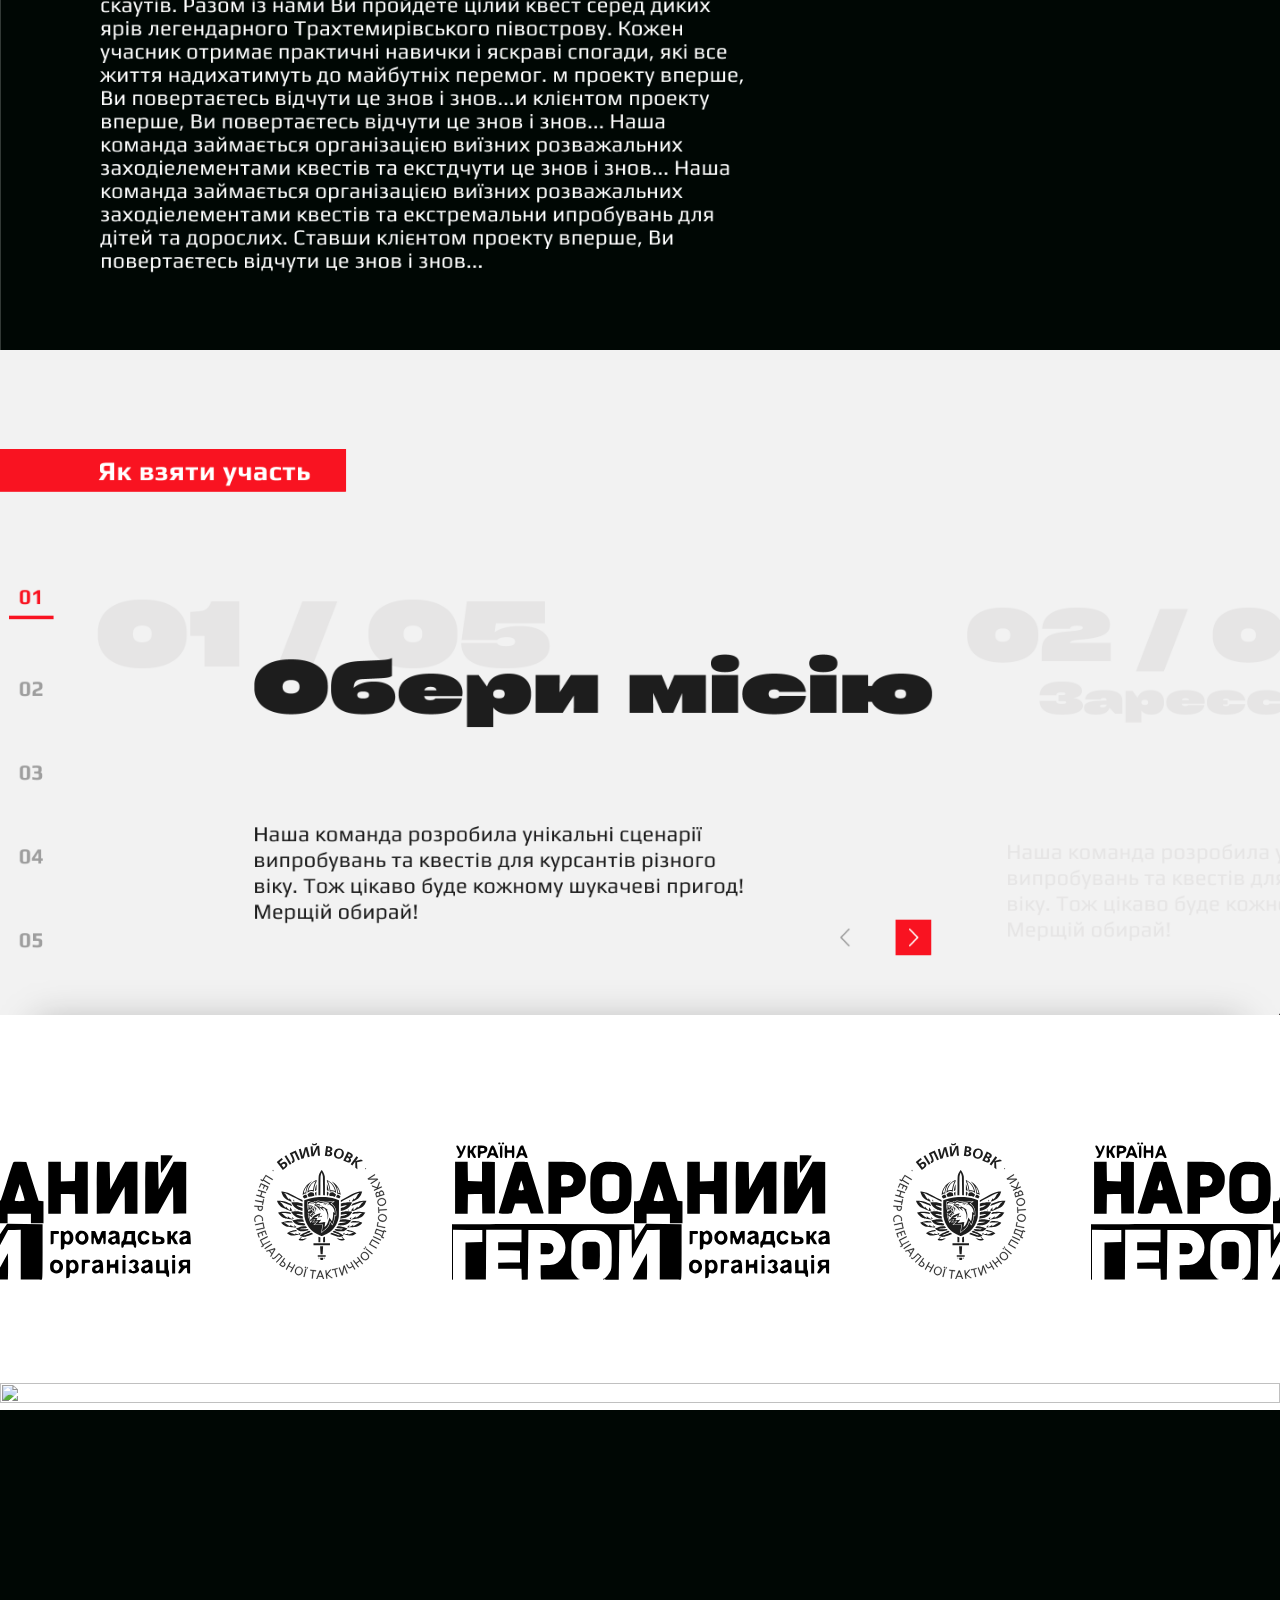
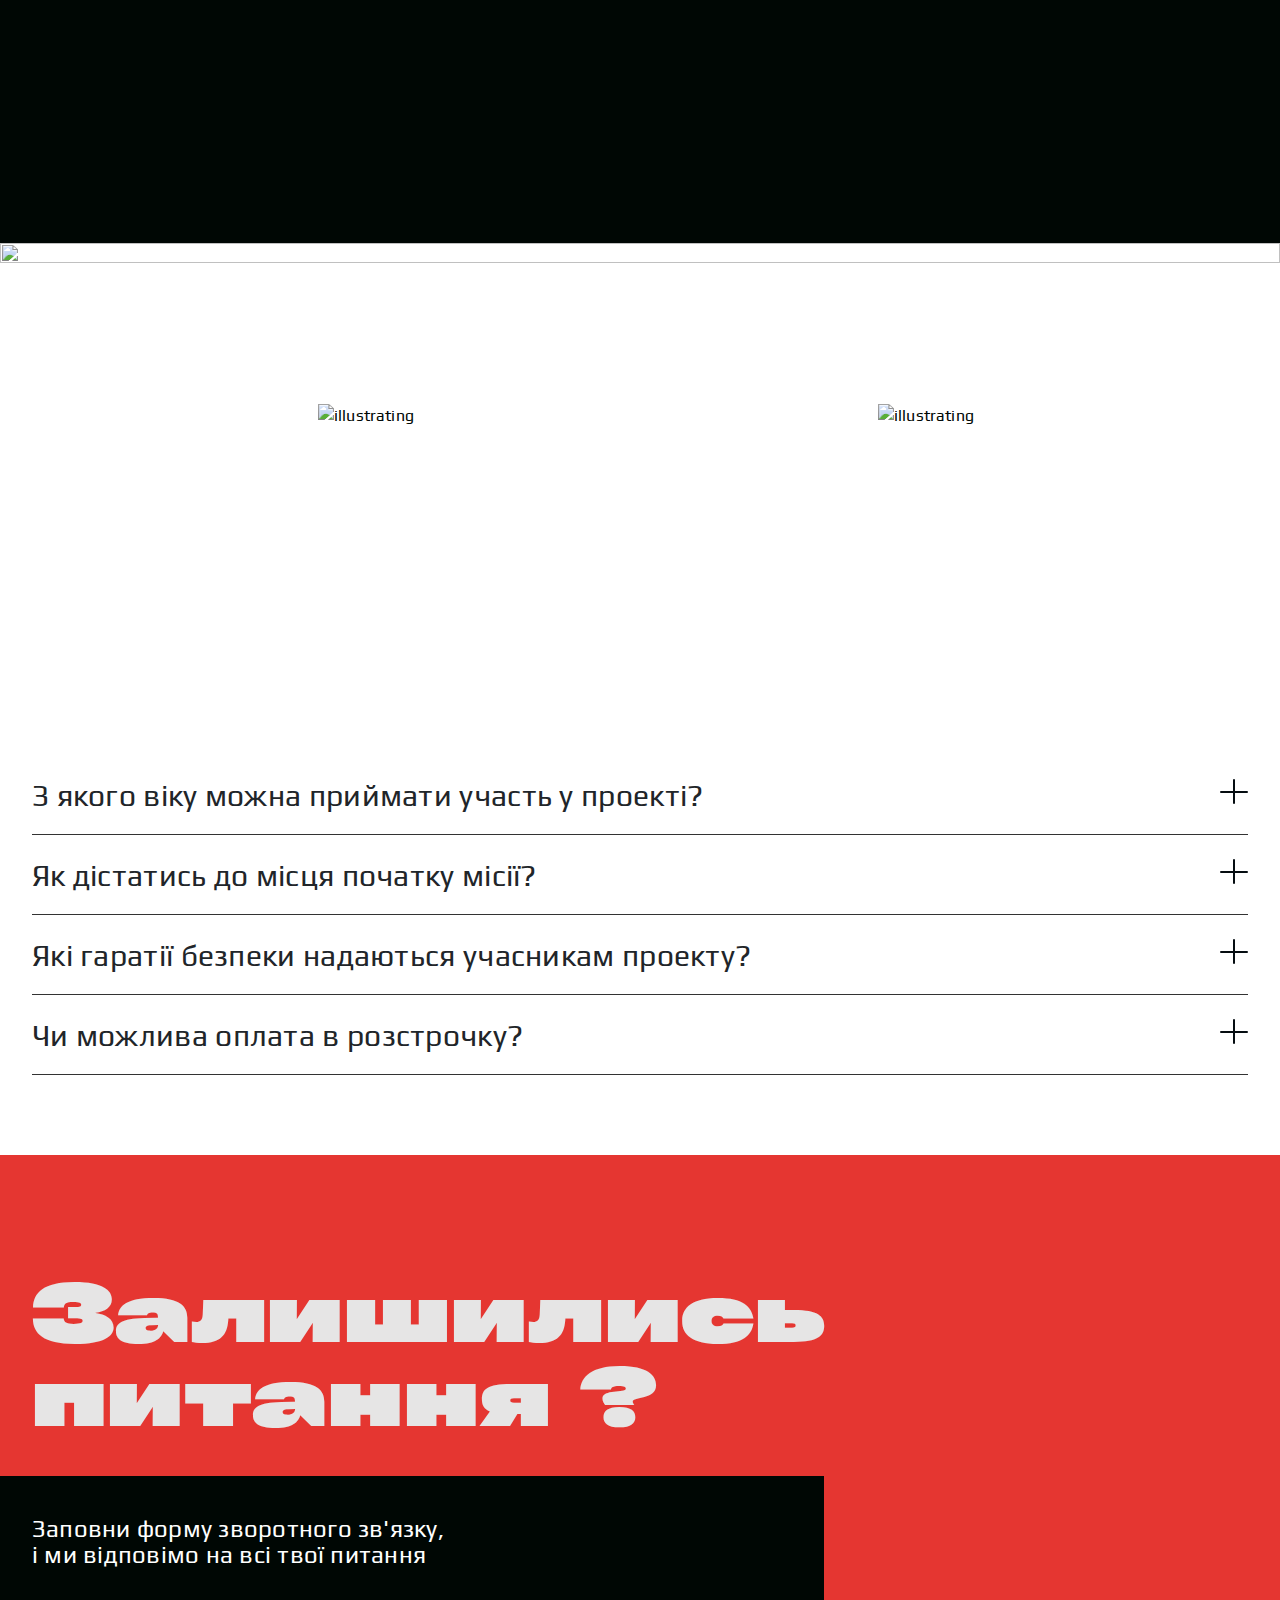
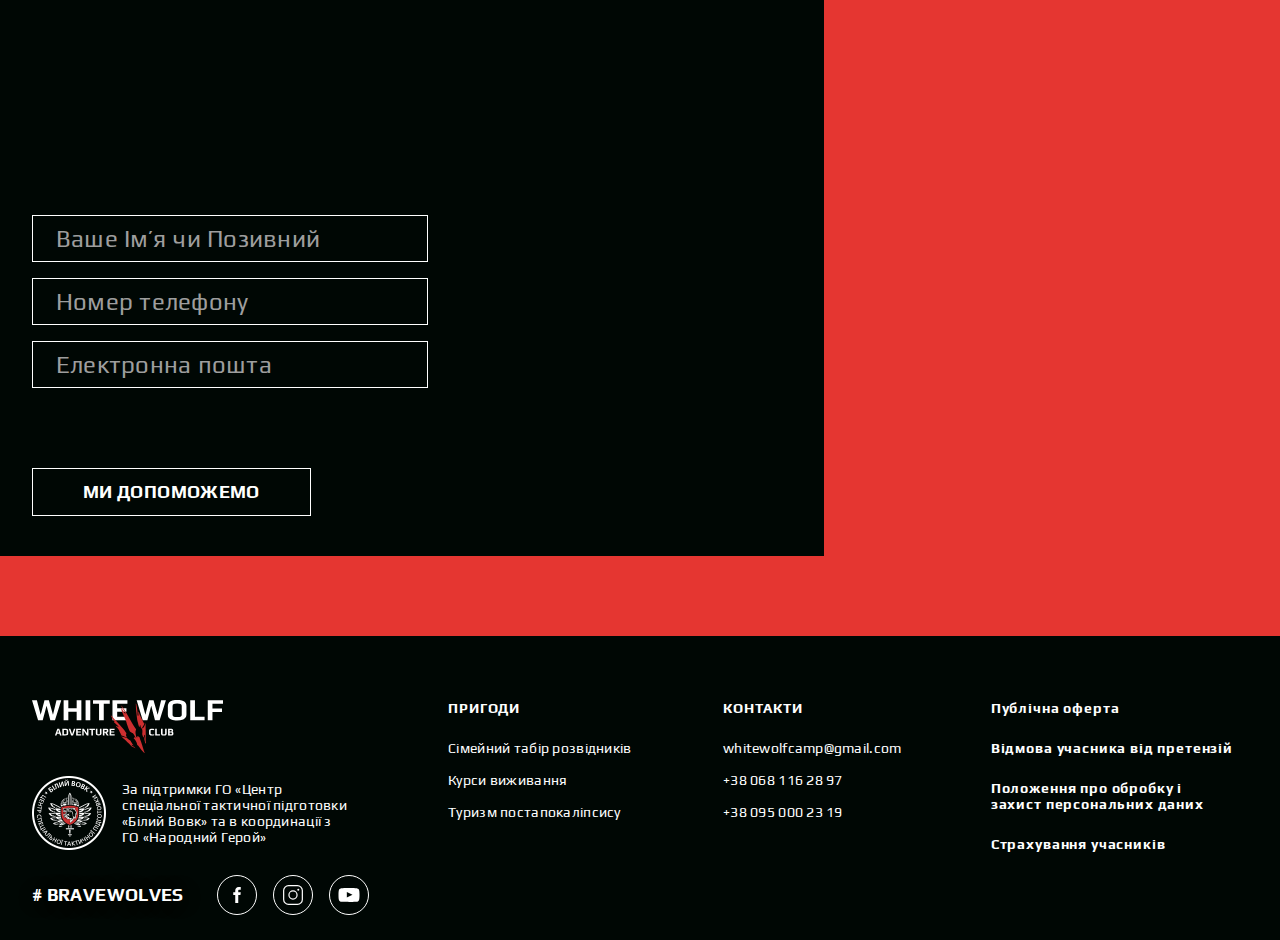
==== commit 17c393fb: "added new page" ====
--- a/fam-camp.html
+++ b/fam-camp.html
@@ -20,7 +20,7 @@
     <meta name="msapplication-TileColor" content="#0074CB">
     <meta name="theme-color" content="#444">
     <meta name="viewport" content="width=device-width, initial-scale=1.0, maximum-scale=1.0, user-scalable=0"><!--link(rel="preload" href="fonts/OpenSans/OpenSans-ExtraBold.woff2" as="font" type="font/woff2" crossorigin="anonymous")--><!--link(rel="preload" href="fonts/OpenSans/OpenSans-Bold.woff2" as="font" type="font/woff2" crossorigin="anonymous")--><!--link(rel="preload" href="fonts/Graphik/Graphik-Bold.woff2" as="font" type="font/woff2" crossorigin="anonymous")--><!--link(rel="preload" href="fonts/OpenSans/OpenSans-SemiBold.woff2" as="font" type="font/woff2" crossorigin="anonymous")--><!--link(rel="preload" href="fonts/OpenSans/OpenSans-Regular.woff2" as="font" type="font/woff2" crossorigin="anonymous")-->
-    <link href="stylesheets/index.css" rel="stylesheet">
+    <link href="stylesheets/fam-camp.css" rel="stylesheet">
   </head>
   <body data-offcanvas-container="">
     <div class="layout-responsive" role="main">
@@ -112,128 +112,42 @@
           <div class="section__inner">
             <div class="title-label">СЕЗОН 2023</div>
             <h1 class="h1">
-              <div class="text-animate-inner">НЕЙМОВІРНІ ПРИГОДИ ЧЕКАЮТЬ</div>
+              <div class="text-animate-inner">СІМЕЙНИЙ ТАБІР “БІЛЕ ВОВЧЕНЯ”</div>
             </h1>
             <div class="subtitle">
               <div class="text-animate-inner">Без виправдань. Без компромісів. Випробуй себе на міцність.</div>
             </div><button class="button button-general" type="button"><span>ЗНАЙТИ ПРИГОДУ</span></button>
           </div>
         </section>
-        <section class="section section--about">
-          <div class="section__inner">
-            <div class="section-separator wow" data-wow-offset="150"></div>
-            <h2 class="h2 wow" data-wow-offset="200">
-              <div class="text-animate-inner">Хто ми?</div>
-            </h2>
-            <div class="about-inner-content__wrapper">
-              <div class="link-about link-about__top wow" data-wow-offset="200">
-                <div class="text-animate-inner"><a href="#">Читати більше</a></div>
-              </div>
-              <div class="subtitle wow" data-wow-offset="200">
-                <div class="text-animate-inner">Наш проект створений силами діючих військовослужбовців та волонтерів у 2014 році. Ми прагнемо подарувати кожному еталонне відчуття перемоги над собою і над обставинами.</div>
-              </div>
-              <div class="about-illustrating">
-                <picture>
-                  <source class="lazyload" type="image/webp" media="(max-width: 575px)" data-srcset="./images/illustrating-about-phone.webp 1x, ./images/illustrating-about-phone@2x.webp 2x">
-                  <source class="lazyload" type="image/png" media="(max-width: 575px)" data-srcset="./images/illustrating-about-phone.png 1x, ./images/illustrating-about-phone@2x.png 2x">
-                  <source class="lazyload" type="image/webp" media="(max-width: 991px)" data-srcset="./images/illustrating-about-tablet.webp 1x, ./images/illustrating-about-tablet@2x.webp 2x">
-                  <source class="lazyload" type="image/png" media="(max-width: 991px)" data-srcset="./images/illustrating-about-tablet.png 1x, ./images/illustrating-about-tablet@2x.png 2x">
-                  <source class="lazyload" type="image/webp" data-srcset="images/illustrating-about.webp 1x, images/illustrating-about@2x.webp 2x"><img class="lazyload" alt="illustrating" data-src="./images/illustrating-about.png" data-srcset="./images/illustrating-about@2x.png 2x">
-                </picture>
-              </div>
-              <div class="about-timeline">
-                <div class="about-timeline__old">2014</div>
-                <div class="about-timeline__line wow" data-wow-offset="200"><span></span></div>
-                <div class="about-timeline__new">2023</div>
-              </div>
-              <div class="about-description wow" data-wow-offset="200">
-                <div class="text-animate-inner">Наша команда займається організацією виїзних розважальних заходів з елементами квестів та екстремальних випробувань для дітей та дорослих. Ставши клієнтом проекту вперше, Ви повертаєтесь відчути це знов і знов...</div>
-              </div>
-              <div class="link-about link-about__bottom wow" data-wow-offset="200">
-                <div class="text-animate-inner"><a href="#">Читати більше</a></div>
-              </div>
-            </div>
-          </div>
-        </section>
-        <section class="section section--missions">
-          <div class="section__inner">
-            <div class="slider-missions">
-              <div class="swiper-placeholder">
-                <div class="swiper-card">
-                  <div class="swiper-card__label">СЕЗОН 2023</div>
-                  <h2 class="swiper-card__title wow" data-wow-offset="150">
-                    <div class="text-animate-inner">Епічні пригоди<br> для кожного</div>
-                  </h2>
-                  <div class="swiper-card__subtitle wow" data-wow-offset="200">
-                    <div class="text-animate-inner">Наші місії - це більше ніж фізичні випробування. Кожна наступна перешкода розпалює жагу до перемоги. В першу чергу над собою!</div>
-                  </div>
-                </div>
-              </div>
-              <div class="swiper-container">
-                <div class="swiper-wrapper">
-                  <div class="swiper-slide"> </div>
-                  <div class="swiper-slide"><a href="#">
-                      <div class="slide-overlay"></div>
-                      <picture>
-                        <source type="image/webp" data-srcset="images/one-swiper-slide-illustrating.webp 1x, images/one-swiper-slide-illustrating@2x.webp 2x"><img class="lazyload" alt="Slide illustrating" data-src="./images/one-swiper-slide-illustrating.png" data-srcset="./images/one-swiper-slide-illustrating@2x.png 2x">
-                      </picture>
-                      <div class="swiper-slide-content">
-                        <div class="slide-title">ШАЛЕНІ ПРИГОДИ ДЛЯ ВСІЄЇ&nbsp;РОДИНИ</div>
-                        <div class="slide-subtitle-wrapper">
-                          <div class="slide-subtitle">Сімейний квест в таборі для справжніх скаутів. Десять захоплюючих діб серед диких ярів легендарного Трахтемирівського півострову...</div>
-                        </div>
-                        <div class="slide-link">ДІЗНАТИСЬ БІЛЬШЕ</div>
-                      </div>
-                    </a></div>
-                  <div class="swiper-slide"><a href="#">
-                      <div class="slide-overlay"></div>
-                      <picture>
-                        <source type="image/webp" data-srcset="images/two-swiper-slide-illustrating.webp 1x, images/two-swiper-slide-illustrating@2x.webp 2x"><img class="lazyload" alt="Slide illustrating" data-src="./images/two-swiper-slide-illustrating.png" data-srcset="./images/two-swiper-slide-illustrating@2x.png 2x">
-                      </picture>
-                      <div class="swiper-slide-content">
-                        <div class="slide-title">БОЖЕВІЛЬНИЙ ВІКЕНД З КВЕСТ-ПРИГОДОЮ</div>
-                        <div class="slide-subtitle-wrapper">
-                          <div class="slide-subtitle">Справжній тимбілдинг для дорослих. Дводобовий похід з елементами виживання за сценаріями періоду постапокаліпсису...</div>
-                        </div>
-                        <div class="slide-link">ДІЗНАТИСЬ БІЛЬШЕ</div>
-                      </div>
-                    </a></div>
-                  <div class="swiper-slide"><a href="#">
-                      <div class="slide-overlay"></div>
-                      <picture>
-                        <source type="image/webp" data-srcset="images/three-swiper-slide-illustrating.webp 1x, images/three-swiper-slide-illustrating@2x.webp 2x"><img class="lazyload" alt="Slide illustrating" data-src="./images/three-swiper-slide-illustrating.png" data-srcset="./images/three-swiper-slide-illustrating@2x.png 2x">
-                      </picture>
-                      <div class="swiper-slide-content">
-                        <div class="slide-title">КУРСИ ВИЖИВАННЯ У&nbsp;ЛІСІ</div>
-                        <div class="slide-subtitle-wrapper">
-                          <div class="slide-subtitle">Виживання в умовах дикої природи. Одно-дводенний квест, що дарує практичні навички та еталонне відчуття перемоги над собою та над обставинами...</div>
-                        </div>
-                        <div class="slide-link">ДІЗНАТИСЬ БІЛЬШЕ</div>
-                      </div>
-                    </a></div>
-                  <div class="swiper-slide"><a href="#">
-                      <div class="slide-overlay-not-transition"></div>
-                      <picture>
-                        <source type="image/webp" data-srcset="images/four-swiper-slide-illustrating.webp 1x, images/four-swiper-slide-illustrating@2x.webp 2x"><img class="lazyload" alt="Slide illustrating" data-src="./images/four-swiper-slide-illustrating.png" data-srcset="./images/four-swiper-slide-illustrating@2x.png 2x">
-                      </picture>
-                      <div class="swiper-slide-content">
-                        <div class="slide-title">НЕ ПРОҐАВ ЗНИЖКИ&nbsp;ДО&nbsp;-20%</div>
-                        <div class="slide-subtitle-wrapper"></div>
-                        <div class="slide-link">ДІЗНАТИСЬ БІЛЬШЕ</div>
-                      </div>
-                    </a></div>
-                </div>
-                <div class="swiper-pagination"></div>
-                <div class="swiper-control-wrappe">
-                  <div class="swiper-scrollbar"></div>
-                  <div class="swiper-control-btns">
-                    <div class="swiper-button-prev"></div>
-                    <div class="swiper-button-next"></div>
-                  </div>
-                </div>
-              </div>
-            </div>
-          </div>
+        <section class="section section--about1">
+          <div class="section__inner">
+            <div class="img-log"><img src="./images/img-log-1.png" alt><img src="./images/img-log-2.png" alt><img src="./images/img-log-3.png" alt></div>
+          </div>
+        </section>
+        <section class="section section--choice">
+          <div class="section__inner"><img src="./images/img-log-4.png" alt></div>
+        </section>
+        <section class="section section--products1">
+          <div class="section__inner"><img src="./images/img-log-5.png" alt></div>
+        </section>
+        <section class="section section--partners">
+          <div class="section__inner">
+            <div class="swiper-partners">
+              <div class="swiper-wrapper" id="gallery_wrapper">
+                <div class="swiper-slide"><img class="partners-bw-logo" src="./images/bw-logo.svg" alt="illustrating"></div>
+                <div class="swiper-slide"><img class="partners-gong-logo" src="./images/gong-logo.svg" alt="illustrating"></div>
+                <div class="swiper-slide"><img class="partners-bw-logo" src="./images/bw-logo.svg" alt="illustrating"></div>
+                <div class="swiper-slide"><img class="partners-gong-logo" src="./images/gong-logo.svg" alt="illustrating"></div>
+                <div class="swiper-slide"><img class="partners-bw-logo" src="./images/bw-logo.svg" alt="illustrating"></div>
+                <div class="swiper-slide"><img class="partners-gong-logo" src="./images/gong-logo.svg" alt="illustrating"></div>
+                <div class="swiper-slide"><img class="partners-bw-logo" src="./images/bw-logo.svg" alt="illustrating"></div>
+                <div class="swiper-slide"><img class="partners-gong-logo" src="./images/gong-logo.svg" alt="illustrating"></div>
+              </div>
+            </div>
+          </div>
+        </section>
+        <section class="section section--check-yourself1">
+          <div class="section__inner"><img src="./images/img-log-5.png" alt></div>
         </section>
         <section class="section section--reviews">
           <div class="section__inner">
@@ -361,113 +275,8 @@
             </div>
           </div>
         </section>
-        <section class="section section--partners">
-          <div class="section__inner">
-            <div class="swiper-partners">
-              <div class="swiper-wrapper" id="gallery_wrapper">
-                <div class="swiper-slide"><img class="partners-bw-logo" src="./images/bw-logo.svg" alt="illustrating"></div>
-                <div class="swiper-slide"><img class="partners-gong-logo" src="./images/gong-logo.svg" alt="illustrating"></div>
-                <div class="swiper-slide"><img class="partners-bw-logo" src="./images/bw-logo.svg" alt="illustrating"></div>
-                <div class="swiper-slide"><img class="partners-gong-logo" src="./images/gong-logo.svg" alt="illustrating"></div>
-                <div class="swiper-slide"><img class="partners-bw-logo" src="./images/bw-logo.svg" alt="illustrating"></div>
-                <div class="swiper-slide"><img class="partners-gong-logo" src="./images/gong-logo.svg" alt="illustrating"></div>
-                <div class="swiper-slide"><img class="partners-bw-logo" src="./images/bw-logo.svg" alt="illustrating"></div>
-                <div class="swiper-slide"><img class="partners-gong-logo" src="./images/gong-logo.svg" alt="illustrating"></div>
-              </div>
-            </div>
-          </div>
-        </section>
-        <section class="section section--check-yourself">
-          <div class="section__inner">
-            <div class="section__row">
-              <div class="section__column">
-                <h2 class="h2 wow" data-wow-offset="100">
-                  <div class="text-animate-inner">Пере<span class="accent-title">вір</span> себе на&nbsp;мі<span class="accent-title">цність</span></div>
-                </h2>
-                <div class="subtitle wow" data-wow-offset="100">
-                  <div class="text-animate-inner">Дізнайся на що ти здатен! Знаходь цікаву місію та захопи з собою друзів!</div>
-                </div><button class="button button-general" type="button">ОБИРАЙ ПРИГОДУ</button>
-              </div>
-              <div class="section__column">
-                <picture>
-                  <source type="image/webp" srcset="images/illustrating-check-yourself.webp 1x, images/illustrating-check-yourself@2x.webp 2x"><img src="./images/illustrating-check-yourself.png" alt="illustrating" srcset="./images/illustrating-check-yourself@2x.png 2x">
-                </picture>
-              </div>
-            </div>
-          </div>
-        </section>
-        <section class="section section--photo-report">
-          <div class="section__inner">
-            <div class="section-separator__wrapper">
-              <div class="section-separator wow" data-wow-offset="150"></div>
-            </div>
-            <h2 class="h2 wow" data-wow-offset="200">
-              <div class="text-animate-inner">Балади</div>
-            </h2>
-            <div class="slider-photo-report">
-              <div class="swiper-container">
-                <div class="swiper-wrapper">
-                  <div class="swiper-slide"><a href="#">
-                      <div class="slide-img-wrapper"><img class="lazyload" alt="Slide illustrating" data-src="./images/photo-report/22-2021/22-2021-illustrating.png"></div>
-                      <div class="swiper-slide-content">
-                        <div class="slide-content-info">
-                          <div class="slide-content-info__name">ВИХОВАННЯ</div>
-                          <div class="slide-content-info__date">21. 11. 2021</div>
-                        </div>
-                        <div class="slide-title">Про віртуальне життя дітей</div>
-                        <div class="slide-link">ЧИТАТИ БІЛЬШЕ</div>
-                      </div>
-                    </a></div>
-                  <div class="swiper-slide"><a href="#">
-                      <div class="slide-img-wrapper"><img class="lazyload" alt="Slide illustrating" data-src="./images/photo-report/18-2021/18-2021-illustrating.png"></div>
-                      <div class="swiper-slide-content">
-                        <div class="slide-content-info">
-                          <div class="slide-content-info__name">ФОТОЗВІТ</div>
-                          <div class="slide-content-info__date">22. 11. 2021</div>
-                        </div>
-                        <div class="slide-title">Шалені кадри з місії №7 “Далекий кордон”</div>
-                        <div class="slide-link">ЧИТАТИ БІЛЬШЕ</div>
-                      </div>
-                    </a></div>
-                  <div class="swiper-slide"><a href="#">
-                      <div class="slide-img-wrapper"><img class="lazyload" alt="Slide illustrating" data-src="./images/photo-report/12-2021/12-2021-illustrating.png"></div>
-                      <div class="swiper-slide-content">
-                        <div class="slide-content-info">
-                          <div class="slide-content-info__name">ЗВІТ З МІСІЇ</div>
-                          <div class="slide-content-info__date">22. 11. 2021</div>
-                        </div>
-                        <div class="slide-title">Історії з місії №5 “Розвідник”</div>
-                        <div class="slide-link">ЧИТАТИ БІЛЬШЕ</div>
-                      </div>
-                    </a></div>
-                  <div class="swiper-slide"><a href="#">
-                      <div class="slide-img-wrapper"><img class="lazyload" alt="Slide illustrating" data-src="./images/photo-report/08-2021/08-2021-illustrating.png"></div>
-                      <div class="swiper-slide-content">
-                        <div class="slide-content-info">
-                          <div class="slide-content-info__name">ВИХОВАННЯ</div>
-                          <div class="slide-content-info__date">23. 11. 2021</div>
-                        </div>
-                        <div class="slide-title">Про татусів, доньок та гендерні стериотипи</div>
-                        <div class="slide-link">ЧИТАТИ БІЛЬШЕ</div>
-                      </div>
-                    </a></div>
-                  <div class="swiper-slide"><a href="#">
-                      <div class="swiper-slide-content">
-                        <div class="slide-link">ВСІ БАЛАДИ</div>
-                      </div>
-                    </a></div>
-                </div>
-                <div class="swiper-pagination"></div>
-                <div class="swiper-control-wrappe">
-                  <div class="swiper-scrollbar"></div>
-                  <div class="swiper-control-btns">
-                    <div class="swiper-button-prev"></div>
-                    <div class="swiper-button-next"></div>
-                  </div>
-                </div>
-              </div>
-            </div>
-          </div>
+        <section class="section section--equipment">
+          <div class="section__inner"><img src="./images/img-log-6.png" alt></div>
         </section>
         <section class="section section--social-club">
           <div class="section__inner">
@@ -610,6 +419,6 @@
           </footer>
         </div>
       </div>
-    </div><script src="javascripts/vendor.bundle.js"></script><script src="javascripts/index.js"></script>
+    </div><script src="javascripts/vendor.bundle.js"></script><script src="javascripts/fam-camp.js"></script>
   </body>
 </html>
--- a/stylesheets/fam-camp.css
+++ b/stylesheets/fam-camp.css
@@ -0,0 +1,15013 @@
+@charset "UTF-8"; /*!
+ * Bootstrap  v5.2.3 (https://getbootstrap.com/)
+ * Copyright 2011-2022 The Bootstrap Authors
+ * Copyright 2011-2022 Twitter, Inc.
+ * Licensed under MIT (https://github.com/twbs/bootstrap/blob/main/LICENSE)
+ */
+:root {
+  --bs-blue: #0d6efd;
+  --bs-indigo: #6610f2;
+  --bs-purple: #6f42c1;
+  --bs-pink: #d63384;
+  --bs-red: #dc3545;
+  --bs-orange: #fd7e14;
+  --bs-yellow: #ffc107;
+  --bs-green: #198754;
+  --bs-teal: #20c997;
+  --bs-cyan: #0dcaf0;
+  --bs-black: #000;
+  --bs-white: #fff;
+  --bs-gray: #6c757d;
+  --bs-gray-dark: #343a40;
+  --bs-gray-100: #f8f9fa;
+  --bs-gray-200: #e9ecef;
+  --bs-gray-300: #dee2e6;
+  --bs-gray-400: #ced4da;
+  --bs-gray-500: #adb5bd;
+  --bs-gray-600: #6c757d;
+  --bs-gray-700: #495057;
+  --bs-gray-800: #343a40;
+  --bs-gray-900: #212529;
+  --bs-primary: #0d6efd;
+  --bs-secondary: #6c757d;
+  --bs-success: #198754;
+  --bs-info: #0dcaf0;
+  --bs-warning: #ffc107;
+  --bs-danger: #dc3545;
+  --bs-light: #f8f9fa;
+  --bs-dark: #212529;
+  --bs-primary-rgb: 13, 110, 253;
+  --bs-secondary-rgb: 108, 117, 125;
+  --bs-success-rgb: 25, 135, 84;
+  --bs-info-rgb: 13, 202, 240;
+  --bs-warning-rgb: 255, 193, 7;
+  --bs-danger-rgb: 220, 53, 69;
+  --bs-light-rgb: 248, 249, 250;
+  --bs-dark-rgb: 33, 37, 41;
+  --bs-white-rgb: 255, 255, 255;
+  --bs-black-rgb: 0, 0, 0;
+  --bs-body-color-rgb: 33, 37, 41;
+  --bs-body-bg-rgb: 255, 255, 255;
+  --bs-font-sans-serif: system-ui, -apple-system, "Segoe UI", Roboto,
+    "Helvetica Neue", "Noto Sans", "Liberation Sans", Arial, sans-serif,
+    "Apple Color Emoji", "Segoe UI Emoji", "Segoe UI Symbol", "Noto Color Emoji";
+  --bs-font-monospace: SFMono-Regular, Menlo, Monaco, Consolas,
+    "Liberation Mono", "Courier New", monospace;
+  --bs-gradient: linear-gradient(
+    180deg,
+    rgba(255, 255, 255, 0.15),
+    rgba(255, 255, 255, 0)
+  );
+  --bs-body-font-family: var(--bs-font-sans-serif);
+  --bs-body-font-size: 1rem;
+  --bs-body-font-weight: 400;
+  --bs-body-line-height: 1.5;
+  --bs-body-color: #212529;
+  --bs-body-bg: #fff;
+  --bs-border-width: 1px;
+  --bs-border-style: solid;
+  --bs-border-color: #dee2e6;
+  --bs-border-color-translucent: rgba(0, 0, 0, 0.175);
+  --bs-border-radius: 0.375rem;
+  --bs-border-radius-sm: 0.25rem;
+  --bs-border-radius-lg: 0.5rem;
+  --bs-border-radius-xl: 1rem;
+  --bs-border-radius-2xl: 2rem;
+  --bs-border-radius-pill: 50rem;
+  --bs-link-color: #0d6efd;
+  --bs-link-hover-color: #0a58ca;
+  --bs-code-color: #d63384;
+  --bs-highlight-bg: #fff3cd;
+}
+*,
+::after,
+::before {
+  -webkit-box-sizing: border-box;
+  box-sizing: border-box;
+}
+@media (prefers-reduced-motion: no-preference) {
+  :root {
+    scroll-behavior: smooth;
+  }
+}
+body {
+  margin: 0;
+  font-weight: var(--bs-body-font-weight);
+  font-size: var(--bs-body-font-size);
+  line-height: var(--bs-body-line-height);
+  font-family: var(--bs-body-font-family);
+  text-align: var(--bs-body-text-align);
+  color: var(--bs-body-color);
+  background-color: var(--bs-body-bg);
+  -webkit-text-size-adjust: 100%;
+  -webkit-tap-highlight-color: transparent;
+}
+hr {
+  margin: 1rem 0;
+  color: inherit;
+  border: 0;
+  border-top: 1px solid;
+  opacity: 0.25;
+}
+.h1,
+.h2,
+.h3,
+.h4,
+.h5,
+.h6,
+h1,
+h2,
+h3,
+h4,
+h5,
+h6 {
+  margin-top: 0;
+  margin-bottom: 0.5rem;
+  font-weight: 500;
+  line-height: 1.2;
+}
+.h1,
+h1 {
+  font-size: calc(1.375rem + 1.5vw);
+}
+@media (min-width: 1200px) {
+  .h1,
+  h1 {
+    font-size: 2.5rem;
+  }
+}
+.h2,
+h2 {
+  font-size: calc(1.325rem + 0.9vw);
+}
+@media (min-width: 1200px) {
+  .h2,
+  h2 {
+    font-size: 2rem;
+  }
+}
+.h3,
+h3 {
+  font-size: calc(1.3rem + 0.6vw);
+}
+@media (min-width: 1200px) {
+  .h3,
+  h3 {
+    font-size: 1.75rem;
+  }
+}
+.h4,
+h4 {
+  font-size: calc(1.275rem + 0.3vw);
+}
+@media (min-width: 1200px) {
+  .h4,
+  h4 {
+    font-size: 1.5rem;
+  }
+}
+.h5,
+h5 {
+  font-size: 1.25rem;
+}
+.h6,
+h6 {
+  font-size: 1rem;
+}
+p {
+  margin-top: 0;
+  margin-bottom: 1rem;
+}
+abbr[title] {
+  -webkit-text-decoration: underline dotted;
+  text-decoration: underline dotted;
+  cursor: help;
+  -webkit-text-decoration-skip-ink: none;
+  text-decoration-skip-ink: none;
+}
+address {
+  margin-bottom: 1rem;
+  line-height: inherit;
+  font-style: normal;
+}
+ol,
+ul {
+  padding-left: 2rem;
+}
+dl,
+ol,
+ul {
+  margin-top: 0;
+  margin-bottom: 1rem;
+}
+ol ol,
+ol ul,
+ul ol,
+ul ul {
+  margin-bottom: 0;
+}
+dt {
+  font-weight: 700;
+}
+dd {
+  margin-bottom: 0.5rem;
+  margin-left: 0;
+}
+blockquote {
+  margin: 0 0 1rem;
+}
+b,
+strong {
+  font-weight: bolder;
+}
+.small,
+small {
+  font-size: 0.875em;
+}
+.mark,
+mark {
+  padding: 0.1875em;
+  background-color: var(--bs-highlight-bg);
+}
+sub,
+sup {
+  position: relative;
+  font-size: 0.75em;
+  line-height: 0;
+  vertical-align: baseline;
+}
+sub {
+  bottom: -0.25em;
+}
+sup {
+  top: -0.5em;
+}
+a {
+  color: var(--bs-link-color);
+  text-decoration: underline;
+}
+a:hover {
+  color: var(--bs-link-hover-color);
+}
+a:not([href]):not([class]),
+a:not([href]):not([class]):hover {
+  color: inherit;
+  text-decoration: none;
+}
+code,
+kbd,
+pre,
+samp {
+  font-size: 1em;
+  font-family: var(--bs-font-monospace);
+}
+pre {
+  display: block;
+  margin-top: 0;
+  margin-bottom: 1rem;
+  overflow: auto;
+  font-size: 0.875em;
+}
+pre code {
+  font-size: inherit;
+  color: inherit;
+  word-break: normal;
+}
+code {
+  font-size: 0.875em;
+  color: var(--bs-code-color);
+  word-wrap: break-word;
+}
+a > code {
+  color: inherit;
+}
+kbd {
+  padding: 0.1875rem 0.375rem;
+  font-size: 0.875em;
+  color: var(--bs-body-bg);
+  background-color: var(--bs-body-color);
+  border-radius: 0.25rem;
+}
+kbd kbd {
+  padding: 0;
+  font-size: 1em;
+}
+figure {
+  margin: 0 0 1rem;
+}
+img,
+svg {
+  vertical-align: middle;
+}
+table {
+  border-collapse: collapse;
+  caption-side: bottom;
+}
+caption {
+  padding-top: 0.5rem;
+  padding-bottom: 0.5rem;
+  text-align: left;
+  color: #6c757d;
+}
+th {
+  text-align: inherit;
+  text-align: -webkit-match-parent;
+}
+tbody,
+td,
+tfoot,
+th,
+thead,
+tr {
+  border-width: 0;
+  border-style: solid;
+  border-color: inherit;
+}
+label {
+  display: inline-block;
+}
+button {
+  border-radius: 0;
+}
+button:focus:not(:focus-visible) {
+  outline: 0;
+}
+button,
+input,
+optgroup,
+select,
+textarea {
+  margin: 0;
+  font-size: inherit;
+  line-height: inherit;
+  font-family: inherit;
+}
+button,
+select {
+  text-transform: none;
+}
+[role="button"] {
+  cursor: pointer;
+}
+select {
+  word-wrap: normal;
+}
+select:disabled {
+  opacity: 1;
+}
+[list]:not([type="date"]):not([type="datetime-local"]):not([type="month"]):not([type="week"]):not([type="time"])::-webkit-calendar-picker-indicator {
+  display: none !important;
+}
+[type="button"],
+[type="reset"],
+[type="submit"],
+button {
+  -webkit-appearance: button;
+}
+[type="button"]:not(:disabled),
+[type="reset"]:not(:disabled),
+[type="submit"]:not(:disabled),
+button:not(:disabled) {
+  cursor: pointer;
+}
+::-moz-focus-inner {
+  padding: 0;
+  border-style: none;
+}
+textarea {
+  resize: vertical;
+}
+fieldset {
+  min-width: 0;
+  margin: 0;
+  padding: 0;
+  border: 0;
+}
+legend {
+  float: left;
+  width: 100%;
+  margin-bottom: 0.5rem;
+  padding: 0;
+  font-size: calc(1.275rem + 0.3vw);
+  line-height: inherit;
+}
+@media (min-width: 1200px) {
+  legend {
+    font-size: 1.5rem;
+  }
+}
+legend + * {
+  clear: left;
+}
+::-webkit-datetime-edit-day-field,
+::-webkit-datetime-edit-fields-wrapper,
+::-webkit-datetime-edit-hour-field,
+::-webkit-datetime-edit-minute,
+::-webkit-datetime-edit-month-field,
+::-webkit-datetime-edit-text,
+::-webkit-datetime-edit-year-field {
+  padding: 0;
+}
+::-webkit-inner-spin-button {
+  height: auto;
+}
+[type="search"] {
+  outline-offset: -2px;
+  -webkit-appearance: textfield;
+}
+::-webkit-search-decoration {
+  -webkit-appearance: none;
+}
+::-webkit-color-swatch-wrapper {
+  padding: 0;
+}
+::-webkit-file-upload-button {
+  font: inherit;
+  -webkit-appearance: button;
+}
+::file-selector-button {
+  font: inherit;
+  -webkit-appearance: button;
+}
+output {
+  display: inline-block;
+}
+iframe {
+  border: 0;
+}
+summary {
+  display: list-item;
+  cursor: pointer;
+}
+progress {
+  vertical-align: baseline;
+}
+[hidden] {
+  display: none !important;
+}
+.lead {
+  font-weight: 300;
+  font-size: 1.25rem;
+}
+.display-1 {
+  font-weight: 300;
+  font-size: calc(1.625rem + 4.5vw);
+  line-height: 1.2;
+}
+@media (min-width: 1200px) {
+  .display-1 {
+    font-size: 5rem;
+  }
+}
+.display-2 {
+  font-weight: 300;
+  font-size: calc(1.575rem + 3.9vw);
+  line-height: 1.2;
+}
+@media (min-width: 1200px) {
+  .display-2 {
+    font-size: 4.5rem;
+  }
+}
+.display-3 {
+  font-weight: 300;
+  font-size: calc(1.525rem + 3.3vw);
+  line-height: 1.2;
+}
+@media (min-width: 1200px) {
+  .display-3 {
+    font-size: 4rem;
+  }
+}
+.display-4 {
+  font-weight: 300;
+  font-size: calc(1.475rem + 2.7vw);
+  line-height: 1.2;
+}
+@media (min-width: 1200px) {
+  .display-4 {
+    font-size: 3.5rem;
+  }
+}
+.display-5 {
+  font-weight: 300;
+  font-size: calc(1.425rem + 2.1vw);
+  line-height: 1.2;
+}
+@media (min-width: 1200px) {
+  .display-5 {
+    font-size: 3rem;
+  }
+}
+.display-6 {
+  font-weight: 300;
+  font-size: calc(1.375rem + 1.5vw);
+  line-height: 1.2;
+}
+@media (min-width: 1200px) {
+  .display-6 {
+    font-size: 2.5rem;
+  }
+}
+.list-unstyled {
+  padding-left: 0;
+  list-style: none;
+}
+.list-inline {
+  padding-left: 0;
+  list-style: none;
+}
+.list-inline-item {
+  display: inline-block;
+}
+.list-inline-item:not(:last-child) {
+  margin-right: 0.5rem;
+}
+.initialism {
+  font-size: 0.875em;
+  text-transform: uppercase;
+}
+.blockquote {
+  margin-bottom: 1rem;
+  font-size: 1.25rem;
+}
+.blockquote > :last-child {
+  margin-bottom: 0;
+}
+.blockquote-footer {
+  margin-top: -1rem;
+  margin-bottom: 1rem;
+  font-size: 0.875em;
+  color: #6c757d;
+}
+.blockquote-footer::before {
+  content: "— ";
+}
+.img-fluid {
+  max-width: 100%;
+  height: auto;
+}
+.img-thumbnail {
+  max-width: 100%;
+  height: auto;
+  padding: 0.25rem;
+  background-color: #fff;
+  border: 1px solid var(--bs-border-color);
+  border-radius: 0.375rem;
+}
+.figure {
+  display: inline-block;
+}
+.figure-img {
+  margin-bottom: 0.5rem;
+  line-height: 1;
+}
+.figure-caption {
+  font-size: 0.875em;
+  color: #6c757d;
+}
+.container,
+.container-fluid,
+.container-lg,
+.container-md,
+.container-sm,
+.container-xl,
+.container-xxl {
+  --bs-gutter-x: 1.5rem;
+  --bs-gutter-y: 0;
+  width: 100%;
+  margin-right: auto;
+  margin-left: auto;
+  padding-right: calc(var(--bs-gutter-x) * 0.5);
+  padding-left: calc(var(--bs-gutter-x) * 0.5);
+}
+@media (min-width: 576px) {
+  .container,
+  .container-sm {
+    max-width: 540px;
+  }
+}
+@media (min-width: 768px) {
+  .container,
+  .container-md,
+  .container-sm {
+    max-width: 720px;
+  }
+}
+@media (min-width: 992px) {
+  .container,
+  .container-lg,
+  .container-md,
+  .container-sm {
+    max-width: 960px;
+  }
+}
+@media (min-width: 1200px) {
+  .container,
+  .container-lg,
+  .container-md,
+  .container-sm,
+  .container-xl {
+    max-width: 1140px;
+  }
+}
+@media (min-width: 1400px) {
+  .container,
+  .container-lg,
+  .container-md,
+  .container-sm,
+  .container-xl,
+  .container-xxl {
+    max-width: 1320px;
+  }
+}
+.row {
+  --bs-gutter-x: 1.5rem;
+  --bs-gutter-y: 0;
+  display: -ms-flexbox;
+  display: flex;
+  -ms-flex-wrap: wrap;
+  flex-wrap: wrap;
+  margin-top: calc(-1 * var(--bs-gutter-y));
+  margin-right: calc(-0.5 * var(--bs-gutter-x));
+  margin-left: calc(-0.5 * var(--bs-gutter-x));
+}
+.row > * {
+  flex-shrink: 0;
+  width: 100%;
+  max-width: 100%;
+  margin-top: var(--bs-gutter-y);
+  padding-right: calc(var(--bs-gutter-x) * 0.5);
+  padding-left: calc(var(--bs-gutter-x) * 0.5);
+  -ms-flex-negative: 0;
+}
+.col {
+  -ms-flex: 1 0 0%;
+  flex: 1 0;
+}
+.row-cols-auto > * {
+  -ms-flex: 0 0 auto;
+  flex: 0 0 auto;
+  width: auto;
+}
+.row-cols-1 > * {
+  -ms-flex: 0 0 auto;
+  flex: 0 0 auto;
+  width: 100%;
+}
+.row-cols-2 > * {
+  -ms-flex: 0 0 auto;
+  flex: 0 0 auto;
+  width: 50%;
+}
+.row-cols-3 > * {
+  -ms-flex: 0 0 auto;
+  flex: 0 0 auto;
+  width: 33.3333333333%;
+}
+.row-cols-4 > * {
+  -ms-flex: 0 0 auto;
+  flex: 0 0 auto;
+  width: 25%;
+}
+.row-cols-5 > * {
+  -ms-flex: 0 0 auto;
+  flex: 0 0 auto;
+  width: 20%;
+}
+.row-cols-6 > * {
+  -ms-flex: 0 0 auto;
+  flex: 0 0 auto;
+  width: 16.6666666667%;
+}
+.col-auto {
+  -ms-flex: 0 0 auto;
+  flex: 0 0 auto;
+  width: auto;
+}
+.col-1 {
+  -ms-flex: 0 0 auto;
+  flex: 0 0 auto;
+  width: 8.33333333%;
+}
+.col-2 {
+  -ms-flex: 0 0 auto;
+  flex: 0 0 auto;
+  width: 16.66666667%;
+}
+.col-3 {
+  -ms-flex: 0 0 auto;
+  flex: 0 0 auto;
+  width: 25%;
+}
+.col-4 {
+  -ms-flex: 0 0 auto;
+  flex: 0 0 auto;
+  width: 33.33333333%;
+}
+.col-5 {
+  -ms-flex: 0 0 auto;
+  flex: 0 0 auto;
+  width: 41.66666667%;
+}
+.col-6 {
+  -ms-flex: 0 0 auto;
+  flex: 0 0 auto;
+  width: 50%;
+}
+.col-7 {
+  -ms-flex: 0 0 auto;
+  flex: 0 0 auto;
+  width: 58.33333333%;
+}
+.col-8 {
+  -ms-flex: 0 0 auto;
+  flex: 0 0 auto;
+  width: 66.66666667%;
+}
+.col-9 {
+  -ms-flex: 0 0 auto;
+  flex: 0 0 auto;
+  width: 75%;
+}
+.col-10 {
+  -ms-flex: 0 0 auto;
+  flex: 0 0 auto;
+  width: 83.33333333%;
+}
+.col-11 {
+  -ms-flex: 0 0 auto;
+  flex: 0 0 auto;
+  width: 91.66666667%;
+}
+.col-12 {
+  -ms-flex: 0 0 auto;
+  flex: 0 0 auto;
+  width: 100%;
+}
+.offset-1 {
+  margin-left: 8.33333333%;
+}
+.offset-2 {
+  margin-left: 16.66666667%;
+}
+.offset-3 {
+  margin-left: 25%;
+}
+.offset-4 {
+  margin-left: 33.33333333%;
+}
+.offset-5 {
+  margin-left: 41.66666667%;
+}
+.offset-6 {
+  margin-left: 50%;
+}
+.offset-7 {
+  margin-left: 58.33333333%;
+}
+.offset-8 {
+  margin-left: 66.66666667%;
+}
+.offset-9 {
+  margin-left: 75%;
+}
+.offset-10 {
+  margin-left: 83.33333333%;
+}
+.offset-11 {
+  margin-left: 91.66666667%;
+}
+.g-0,
+.gx-0 {
+  --bs-gutter-x: 0;
+}
+.g-0,
+.gy-0 {
+  --bs-gutter-y: 0;
+}
+.g-1,
+.gx-1 {
+  --bs-gutter-x: 0.25rem;
+}
+.g-1,
+.gy-1 {
+  --bs-gutter-y: 0.25rem;
+}
+.g-2,
+.gx-2 {
+  --bs-gutter-x: 0.5rem;
+}
+.g-2,
+.gy-2 {
+  --bs-gutter-y: 0.5rem;
+}
+.g-3,
+.gx-3 {
+  --bs-gutter-x: 1rem;
+}
+.g-3,
+.gy-3 {
+  --bs-gutter-y: 1rem;
+}
+.g-4,
+.gx-4 {
+  --bs-gutter-x: 1.5rem;
+}
+.g-4,
+.gy-4 {
+  --bs-gutter-y: 1.5rem;
+}
+.g-5,
+.gx-5 {
+  --bs-gutter-x: 3rem;
+}
+.g-5,
+.gy-5 {
+  --bs-gutter-y: 3rem;
+}
+@media (min-width: 576px) {
+  .col-sm {
+    -ms-flex: 1 0 0%;
+    flex: 1 0;
+  }
+  .row-cols-sm-auto > * {
+    -ms-flex: 0 0 auto;
+    flex: 0 0 auto;
+    width: auto;
+  }
+  .row-cols-sm-1 > * {
+    -ms-flex: 0 0 auto;
+    flex: 0 0 auto;
+    width: 100%;
+  }
+  .row-cols-sm-2 > * {
+    -ms-flex: 0 0 auto;
+    flex: 0 0 auto;
+    width: 50%;
+  }
+  .row-cols-sm-3 > * {
+    -ms-flex: 0 0 auto;
+    flex: 0 0 auto;
+    width: 33.3333333333%;
+  }
+  .row-cols-sm-4 > * {
+    -ms-flex: 0 0 auto;
+    flex: 0 0 auto;
+    width: 25%;
+  }
+  .row-cols-sm-5 > * {
+    -ms-flex: 0 0 auto;
+    flex: 0 0 auto;
+    width: 20%;
+  }
+  .row-cols-sm-6 > * {
+    -ms-flex: 0 0 auto;
+    flex: 0 0 auto;
+    width: 16.6666666667%;
+  }
+  .col-sm-auto {
+    -ms-flex: 0 0 auto;
+    flex: 0 0 auto;
+    width: auto;
+  }
+  .col-sm-1 {
+    -ms-flex: 0 0 auto;
+    flex: 0 0 auto;
+    width: 8.33333333%;
+  }
+  .col-sm-2 {
+    -ms-flex: 0 0 auto;
+    flex: 0 0 auto;
+    width: 16.66666667%;
+  }
+  .col-sm-3 {
+    -ms-flex: 0 0 auto;
+    flex: 0 0 auto;
+    width: 25%;
+  }
+  .col-sm-4 {
+    -ms-flex: 0 0 auto;
+    flex: 0 0 auto;
+    width: 33.33333333%;
+  }
+  .col-sm-5 {
+    -ms-flex: 0 0 auto;
+    flex: 0 0 auto;
+    width: 41.66666667%;
+  }
+  .col-sm-6 {
+    -ms-flex: 0 0 auto;
+    flex: 0 0 auto;
+    width: 50%;
+  }
+  .col-sm-7 {
+    -ms-flex: 0 0 auto;
+    flex: 0 0 auto;
+    width: 58.33333333%;
+  }
+  .col-sm-8 {
+    -ms-flex: 0 0 auto;
+    flex: 0 0 auto;
+    width: 66.66666667%;
+  }
+  .col-sm-9 {
+    -ms-flex: 0 0 auto;
+    flex: 0 0 auto;
+    width: 75%;
+  }
+  .col-sm-10 {
+    -ms-flex: 0 0 auto;
+    flex: 0 0 auto;
+    width: 83.33333333%;
+  }
+  .col-sm-11 {
+    -ms-flex: 0 0 auto;
+    flex: 0 0 auto;
+    width: 91.66666667%;
+  }
+  .col-sm-12 {
+    -ms-flex: 0 0 auto;
+    flex: 0 0 auto;
+    width: 100%;
+  }
+  .offset-sm-0 {
+    margin-left: 0;
+  }
+  .offset-sm-1 {
+    margin-left: 8.33333333%;
+  }
+  .offset-sm-2 {
+    margin-left: 16.66666667%;
+  }
+  .offset-sm-3 {
+    margin-left: 25%;
+  }
+  .offset-sm-4 {
+    margin-left: 33.33333333%;
+  }
+  .offset-sm-5 {
+    margin-left: 41.66666667%;
+  }
+  .offset-sm-6 {
+    margin-left: 50%;
+  }
+  .offset-sm-7 {
+    margin-left: 58.33333333%;
+  }
+  .offset-sm-8 {
+    margin-left: 66.66666667%;
+  }
+  .offset-sm-9 {
+    margin-left: 75%;
+  }
+  .offset-sm-10 {
+    margin-left: 83.33333333%;
+  }
+  .offset-sm-11 {
+    margin-left: 91.66666667%;
+  }
+  .g-sm-0,
+  .gx-sm-0 {
+    --bs-gutter-x: 0;
+  }
+  .g-sm-0,
+  .gy-sm-0 {
+    --bs-gutter-y: 0;
+  }
+  .g-sm-1,
+  .gx-sm-1 {
+    --bs-gutter-x: 0.25rem;
+  }
+  .g-sm-1,
+  .gy-sm-1 {
+    --bs-gutter-y: 0.25rem;
+  }
+  .g-sm-2,
+  .gx-sm-2 {
+    --bs-gutter-x: 0.5rem;
+  }
+  .g-sm-2,
+  .gy-sm-2 {
+    --bs-gutter-y: 0.5rem;
+  }
+  .g-sm-3,
+  .gx-sm-3 {
+    --bs-gutter-x: 1rem;
+  }
+  .g-sm-3,
+  .gy-sm-3 {
+    --bs-gutter-y: 1rem;
+  }
+  .g-sm-4,
+  .gx-sm-4 {
+    --bs-gutter-x: 1.5rem;
+  }
+  .g-sm-4,
+  .gy-sm-4 {
+    --bs-gutter-y: 1.5rem;
+  }
+  .g-sm-5,
+  .gx-sm-5 {
+    --bs-gutter-x: 3rem;
+  }
+  .g-sm-5,
+  .gy-sm-5 {
+    --bs-gutter-y: 3rem;
+  }
+}
+@media (min-width: 768px) {
+  .col-md {
+    -ms-flex: 1 0 0%;
+    flex: 1 0;
+  }
+  .row-cols-md-auto > * {
+    -ms-flex: 0 0 auto;
+    flex: 0 0 auto;
+    width: auto;
+  }
+  .row-cols-md-1 > * {
+    -ms-flex: 0 0 auto;
+    flex: 0 0 auto;
+    width: 100%;
+  }
+  .row-cols-md-2 > * {
+    -ms-flex: 0 0 auto;
+    flex: 0 0 auto;
+    width: 50%;
+  }
+  .row-cols-md-3 > * {
+    -ms-flex: 0 0 auto;
+    flex: 0 0 auto;
+    width: 33.3333333333%;
+  }
+  .row-cols-md-4 > * {
+    -ms-flex: 0 0 auto;
+    flex: 0 0 auto;
+    width: 25%;
+  }
+  .row-cols-md-5 > * {
+    -ms-flex: 0 0 auto;
+    flex: 0 0 auto;
+    width: 20%;
+  }
+  .row-cols-md-6 > * {
+    -ms-flex: 0 0 auto;
+    flex: 0 0 auto;
+    width: 16.6666666667%;
+  }
+  .col-md-auto {
+    -ms-flex: 0 0 auto;
+    flex: 0 0 auto;
+    width: auto;
+  }
+  .col-md-1 {
+    -ms-flex: 0 0 auto;
+    flex: 0 0 auto;
+    width: 8.33333333%;
+  }
+  .col-md-2 {
+    -ms-flex: 0 0 auto;
+    flex: 0 0 auto;
+    width: 16.66666667%;
+  }
+  .col-md-3 {
+    -ms-flex: 0 0 auto;
+    flex: 0 0 auto;
+    width: 25%;
+  }
+  .col-md-4 {
+    -ms-flex: 0 0 auto;
+    flex: 0 0 auto;
+    width: 33.33333333%;
+  }
+  .col-md-5 {
+    -ms-flex: 0 0 auto;
+    flex: 0 0 auto;
+    width: 41.66666667%;
+  }
+  .col-md-6 {
+    -ms-flex: 0 0 auto;
+    flex: 0 0 auto;
+    width: 50%;
+  }
+  .col-md-7 {
+    -ms-flex: 0 0 auto;
+    flex: 0 0 auto;
+    width: 58.33333333%;
+  }
+  .col-md-8 {
+    -ms-flex: 0 0 auto;
+    flex: 0 0 auto;
+    width: 66.66666667%;
+  }
+  .col-md-9 {
+    -ms-flex: 0 0 auto;
+    flex: 0 0 auto;
+    width: 75%;
+  }
+  .col-md-10 {
+    -ms-flex: 0 0 auto;
+    flex: 0 0 auto;
+    width: 83.33333333%;
+  }
+  .col-md-11 {
+    -ms-flex: 0 0 auto;
+    flex: 0 0 auto;
+    width: 91.66666667%;
+  }
+  .col-md-12 {
+    -ms-flex: 0 0 auto;
+    flex: 0 0 auto;
+    width: 100%;
+  }
+  .offset-md-0 {
+    margin-left: 0;
+  }
+  .offset-md-1 {
+    margin-left: 8.33333333%;
+  }
+  .offset-md-2 {
+    margin-left: 16.66666667%;
+  }
+  .offset-md-3 {
+    margin-left: 25%;
+  }
+  .offset-md-4 {
+    margin-left: 33.33333333%;
+  }
+  .offset-md-5 {
+    margin-left: 41.66666667%;
+  }
+  .offset-md-6 {
+    margin-left: 50%;
+  }
+  .offset-md-7 {
+    margin-left: 58.33333333%;
+  }
+  .offset-md-8 {
+    margin-left: 66.66666667%;
+  }
+  .offset-md-9 {
+    margin-left: 75%;
+  }
+  .offset-md-10 {
+    margin-left: 83.33333333%;
+  }
+  .offset-md-11 {
+    margin-left: 91.66666667%;
+  }
+  .g-md-0,
+  .gx-md-0 {
+    --bs-gutter-x: 0;
+  }
+  .g-md-0,
+  .gy-md-0 {
+    --bs-gutter-y: 0;
+  }
+  .g-md-1,
+  .gx-md-1 {
+    --bs-gutter-x: 0.25rem;
+  }
+  .g-md-1,
+  .gy-md-1 {
+    --bs-gutter-y: 0.25rem;
+  }
+  .g-md-2,
+  .gx-md-2 {
+    --bs-gutter-x: 0.5rem;
+  }
+  .g-md-2,
+  .gy-md-2 {
+    --bs-gutter-y: 0.5rem;
+  }
+  .g-md-3,
+  .gx-md-3 {
+    --bs-gutter-x: 1rem;
+  }
+  .g-md-3,
+  .gy-md-3 {
+    --bs-gutter-y: 1rem;
+  }
+  .g-md-4,
+  .gx-md-4 {
+    --bs-gutter-x: 1.5rem;
+  }
+  .g-md-4,
+  .gy-md-4 {
+    --bs-gutter-y: 1.5rem;
+  }
+  .g-md-5,
+  .gx-md-5 {
+    --bs-gutter-x: 3rem;
+  }
+  .g-md-5,
+  .gy-md-5 {
+    --bs-gutter-y: 3rem;
+  }
+}
+@media (min-width: 992px) {
+  .col-lg {
+    -ms-flex: 1 0 0%;
+    flex: 1 0;
+  }
+  .row-cols-lg-auto > * {
+    -ms-flex: 0 0 auto;
+    flex: 0 0 auto;
+    width: auto;
+  }
+  .row-cols-lg-1 > * {
+    -ms-flex: 0 0 auto;
+    flex: 0 0 auto;
+    width: 100%;
+  }
+  .row-cols-lg-2 > * {
+    -ms-flex: 0 0 auto;
+    flex: 0 0 auto;
+    width: 50%;
+  }
+  .row-cols-lg-3 > * {
+    -ms-flex: 0 0 auto;
+    flex: 0 0 auto;
+    width: 33.3333333333%;
+  }
+  .row-cols-lg-4 > * {
+    -ms-flex: 0 0 auto;
+    flex: 0 0 auto;
+    width: 25%;
+  }
+  .row-cols-lg-5 > * {
+    -ms-flex: 0 0 auto;
+    flex: 0 0 auto;
+    width: 20%;
+  }
+  .row-cols-lg-6 > * {
+    -ms-flex: 0 0 auto;
+    flex: 0 0 auto;
+    width: 16.6666666667%;
+  }
+  .col-lg-auto {
+    -ms-flex: 0 0 auto;
+    flex: 0 0 auto;
+    width: auto;
+  }
+  .col-lg-1 {
+    -ms-flex: 0 0 auto;
+    flex: 0 0 auto;
+    width: 8.33333333%;
+  }
+  .col-lg-2 {
+    -ms-flex: 0 0 auto;
+    flex: 0 0 auto;
+    width: 16.66666667%;
+  }
+  .col-lg-3 {
+    -ms-flex: 0 0 auto;
+    flex: 0 0 auto;
+    width: 25%;
+  }
+  .col-lg-4 {
+    -ms-flex: 0 0 auto;
+    flex: 0 0 auto;
+    width: 33.33333333%;
+  }
+  .col-lg-5 {
+    -ms-flex: 0 0 auto;
+    flex: 0 0 auto;
+    width: 41.66666667%;
+  }
+  .col-lg-6 {
+    -ms-flex: 0 0 auto;
+    flex: 0 0 auto;
+    width: 50%;
+  }
+  .col-lg-7 {
+    -ms-flex: 0 0 auto;
+    flex: 0 0 auto;
+    width: 58.33333333%;
+  }
+  .col-lg-8 {
+    -ms-flex: 0 0 auto;
+    flex: 0 0 auto;
+    width: 66.66666667%;
+  }
+  .col-lg-9 {
+    -ms-flex: 0 0 auto;
+    flex: 0 0 auto;
+    width: 75%;
+  }
+  .col-lg-10 {
+    -ms-flex: 0 0 auto;
+    flex: 0 0 auto;
+    width: 83.33333333%;
+  }
+  .col-lg-11 {
+    -ms-flex: 0 0 auto;
+    flex: 0 0 auto;
+    width: 91.66666667%;
+  }
+  .col-lg-12 {
+    -ms-flex: 0 0 auto;
+    flex: 0 0 auto;
+    width: 100%;
+  }
+  .offset-lg-0 {
+    margin-left: 0;
+  }
+  .offset-lg-1 {
+    margin-left: 8.33333333%;
+  }
+  .offset-lg-2 {
+    margin-left: 16.66666667%;
+  }
+  .offset-lg-3 {
+    margin-left: 25%;
+  }
+  .offset-lg-4 {
+    margin-left: 33.33333333%;
+  }
+  .offset-lg-5 {
+    margin-left: 41.66666667%;
+  }
+  .offset-lg-6 {
+    margin-left: 50%;
+  }
+  .offset-lg-7 {
+    margin-left: 58.33333333%;
+  }
+  .offset-lg-8 {
+    margin-left: 66.66666667%;
+  }
+  .offset-lg-9 {
+    margin-left: 75%;
+  }
+  .offset-lg-10 {
+    margin-left: 83.33333333%;
+  }
+  .offset-lg-11 {
+    margin-left: 91.66666667%;
+  }
+  .g-lg-0,
+  .gx-lg-0 {
+    --bs-gutter-x: 0;
+  }
+  .g-lg-0,
+  .gy-lg-0 {
+    --bs-gutter-y: 0;
+  }
+  .g-lg-1,
+  .gx-lg-1 {
+    --bs-gutter-x: 0.25rem;
+  }
+  .g-lg-1,
+  .gy-lg-1 {
+    --bs-gutter-y: 0.25rem;
+  }
+  .g-lg-2,
+  .gx-lg-2 {
+    --bs-gutter-x: 0.5rem;
+  }
+  .g-lg-2,
+  .gy-lg-2 {
+    --bs-gutter-y: 0.5rem;
+  }
+  .g-lg-3,
+  .gx-lg-3 {
+    --bs-gutter-x: 1rem;
+  }
+  .g-lg-3,
+  .gy-lg-3 {
+    --bs-gutter-y: 1rem;
+  }
+  .g-lg-4,
+  .gx-lg-4 {
+    --bs-gutter-x: 1.5rem;
+  }
+  .g-lg-4,
+  .gy-lg-4 {
+    --bs-gutter-y: 1.5rem;
+  }
+  .g-lg-5,
+  .gx-lg-5 {
+    --bs-gutter-x: 3rem;
+  }
+  .g-lg-5,
+  .gy-lg-5 {
+    --bs-gutter-y: 3rem;
+  }
+}
+@media (min-width: 1200px) {
+  .col-xl {
+    -ms-flex: 1 0 0%;
+    flex: 1 0;
+  }
+  .row-cols-xl-auto > * {
+    -ms-flex: 0 0 auto;
+    flex: 0 0 auto;
+    width: auto;
+  }
+  .row-cols-xl-1 > * {
+    -ms-flex: 0 0 auto;
+    flex: 0 0 auto;
+    width: 100%;
+  }
+  .row-cols-xl-2 > * {
+    -ms-flex: 0 0 auto;
+    flex: 0 0 auto;
+    width: 50%;
+  }
+  .row-cols-xl-3 > * {
+    -ms-flex: 0 0 auto;
+    flex: 0 0 auto;
+    width: 33.3333333333%;
+  }
+  .row-cols-xl-4 > * {
+    -ms-flex: 0 0 auto;
+    flex: 0 0 auto;
+    width: 25%;
+  }
+  .row-cols-xl-5 > * {
+    -ms-flex: 0 0 auto;
+    flex: 0 0 auto;
+    width: 20%;
+  }
+  .row-cols-xl-6 > * {
+    -ms-flex: 0 0 auto;
+    flex: 0 0 auto;
+    width: 16.6666666667%;
+  }
+  .col-xl-auto {
+    -ms-flex: 0 0 auto;
+    flex: 0 0 auto;
+    width: auto;
+  }
+  .col-xl-1 {
+    -ms-flex: 0 0 auto;
+    flex: 0 0 auto;
+    width: 8.33333333%;
+  }
+  .col-xl-2 {
+    -ms-flex: 0 0 auto;
+    flex: 0 0 auto;
+    width: 16.66666667%;
+  }
+  .col-xl-3 {
+    -ms-flex: 0 0 auto;
+    flex: 0 0 auto;
+    width: 25%;
+  }
+  .col-xl-4 {
+    -ms-flex: 0 0 auto;
+    flex: 0 0 auto;
+    width: 33.33333333%;
+  }
+  .col-xl-5 {
+    -ms-flex: 0 0 auto;
+    flex: 0 0 auto;
+    width: 41.66666667%;
+  }
+  .col-xl-6 {
+    -ms-flex: 0 0 auto;
+    flex: 0 0 auto;
+    width: 50%;
+  }
+  .col-xl-7 {
+    -ms-flex: 0 0 auto;
+    flex: 0 0 auto;
+    width: 58.33333333%;
+  }
+  .col-xl-8 {
+    -ms-flex: 0 0 auto;
+    flex: 0 0 auto;
+    width: 66.66666667%;
+  }
+  .col-xl-9 {
+    -ms-flex: 0 0 auto;
+    flex: 0 0 auto;
+    width: 75%;
+  }
+  .col-xl-10 {
+    -ms-flex: 0 0 auto;
+    flex: 0 0 auto;
+    width: 83.33333333%;
+  }
+  .col-xl-11 {
+    -ms-flex: 0 0 auto;
+    flex: 0 0 auto;
+    width: 91.66666667%;
+  }
+  .col-xl-12 {
+    -ms-flex: 0 0 auto;
+    flex: 0 0 auto;
+    width: 100%;
+  }
+  .offset-xl-0 {
+    margin-left: 0;
+  }
+  .offset-xl-1 {
+    margin-left: 8.33333333%;
+  }
+  .offset-xl-2 {
+    margin-left: 16.66666667%;
+  }
+  .offset-xl-3 {
+    margin-left: 25%;
+  }
+  .offset-xl-4 {
+    margin-left: 33.33333333%;
+  }
+  .offset-xl-5 {
+    margin-left: 41.66666667%;
+  }
+  .offset-xl-6 {
+    margin-left: 50%;
+  }
+  .offset-xl-7 {
+    margin-left: 58.33333333%;
+  }
+  .offset-xl-8 {
+    margin-left: 66.66666667%;
+  }
+  .offset-xl-9 {
+    margin-left: 75%;
+  }
+  .offset-xl-10 {
+    margin-left: 83.33333333%;
+  }
+  .offset-xl-11 {
+    margin-left: 91.66666667%;
+  }
+  .g-xl-0,
+  .gx-xl-0 {
+    --bs-gutter-x: 0;
+  }
+  .g-xl-0,
+  .gy-xl-0 {
+    --bs-gutter-y: 0;
+  }
+  .g-xl-1,
+  .gx-xl-1 {
+    --bs-gutter-x: 0.25rem;
+  }
+  .g-xl-1,
+  .gy-xl-1 {
+    --bs-gutter-y: 0.25rem;
+  }
+  .g-xl-2,
+  .gx-xl-2 {
+    --bs-gutter-x: 0.5rem;
+  }
+  .g-xl-2,
+  .gy-xl-2 {
+    --bs-gutter-y: 0.5rem;
+  }
+  .g-xl-3,
+  .gx-xl-3 {
+    --bs-gutter-x: 1rem;
+  }
+  .g-xl-3,
+  .gy-xl-3 {
+    --bs-gutter-y: 1rem;
+  }
+  .g-xl-4,
+  .gx-xl-4 {
+    --bs-gutter-x: 1.5rem;
+  }
+  .g-xl-4,
+  .gy-xl-4 {
+    --bs-gutter-y: 1.5rem;
+  }
+  .g-xl-5,
+  .gx-xl-5 {
+    --bs-gutter-x: 3rem;
+  }
+  .g-xl-5,
+  .gy-xl-5 {
+    --bs-gutter-y: 3rem;
+  }
+}
+@media (min-width: 1400px) {
+  .col-xxl {
+    -ms-flex: 1 0 0%;
+    flex: 1 0;
+  }
+  .row-cols-xxl-auto > * {
+    -ms-flex: 0 0 auto;
+    flex: 0 0 auto;
+    width: auto;
+  }
+  .row-cols-xxl-1 > * {
+    -ms-flex: 0 0 auto;
+    flex: 0 0 auto;
+    width: 100%;
+  }
+  .row-cols-xxl-2 > * {
+    -ms-flex: 0 0 auto;
+    flex: 0 0 auto;
+    width: 50%;
+  }
+  .row-cols-xxl-3 > * {
+    -ms-flex: 0 0 auto;
+    flex: 0 0 auto;
+    width: 33.3333333333%;
+  }
+  .row-cols-xxl-4 > * {
+    -ms-flex: 0 0 auto;
+    flex: 0 0 auto;
+    width: 25%;
+  }
+  .row-cols-xxl-5 > * {
+    -ms-flex: 0 0 auto;
+    flex: 0 0 auto;
+    width: 20%;
+  }
+  .row-cols-xxl-6 > * {
+    -ms-flex: 0 0 auto;
+    flex: 0 0 auto;
+    width: 16.6666666667%;
+  }
+  .col-xxl-auto {
+    -ms-flex: 0 0 auto;
+    flex: 0 0 auto;
+    width: auto;
+  }
+  .col-xxl-1 {
+    -ms-flex: 0 0 auto;
+    flex: 0 0 auto;
+    width: 8.33333333%;
+  }
+  .col-xxl-2 {
+    -ms-flex: 0 0 auto;
+    flex: 0 0 auto;
+    width: 16.66666667%;
+  }
+  .col-xxl-3 {
+    -ms-flex: 0 0 auto;
+    flex: 0 0 auto;
+    width: 25%;
+  }
+  .col-xxl-4 {
+    -ms-flex: 0 0 auto;
+    flex: 0 0 auto;
+    width: 33.33333333%;
+  }
+  .col-xxl-5 {
+    -ms-flex: 0 0 auto;
+    flex: 0 0 auto;
+    width: 41.66666667%;
+  }
+  .col-xxl-6 {
+    -ms-flex: 0 0 auto;
+    flex: 0 0 auto;
+    width: 50%;
+  }
+  .col-xxl-7 {
+    -ms-flex: 0 0 auto;
+    flex: 0 0 auto;
+    width: 58.33333333%;
+  }
+  .col-xxl-8 {
+    -ms-flex: 0 0 auto;
+    flex: 0 0 auto;
+    width: 66.66666667%;
+  }
+  .col-xxl-9 {
+    -ms-flex: 0 0 auto;
+    flex: 0 0 auto;
+    width: 75%;
+  }
+  .col-xxl-10 {
+    -ms-flex: 0 0 auto;
+    flex: 0 0 auto;
+    width: 83.33333333%;
+  }
+  .col-xxl-11 {
+    -ms-flex: 0 0 auto;
+    flex: 0 0 auto;
+    width: 91.66666667%;
+  }
+  .col-xxl-12 {
+    -ms-flex: 0 0 auto;
+    flex: 0 0 auto;
+    width: 100%;
+  }
+  .offset-xxl-0 {
+    margin-left: 0;
+  }
+  .offset-xxl-1 {
+    margin-left: 8.33333333%;
+  }
+  .offset-xxl-2 {
+    margin-left: 16.66666667%;
+  }
+  .offset-xxl-3 {
+    margin-left: 25%;
+  }
+  .offset-xxl-4 {
+    margin-left: 33.33333333%;
+  }
+  .offset-xxl-5 {
+    margin-left: 41.66666667%;
+  }
+  .offset-xxl-6 {
+    margin-left: 50%;
+  }
+  .offset-xxl-7 {
+    margin-left: 58.33333333%;
+  }
+  .offset-xxl-8 {
+    margin-left: 66.66666667%;
+  }
+  .offset-xxl-9 {
+    margin-left: 75%;
+  }
+  .offset-xxl-10 {
+    margin-left: 83.33333333%;
+  }
+  .offset-xxl-11 {
+    margin-left: 91.66666667%;
+  }
+  .g-xxl-0,
+  .gx-xxl-0 {
+    --bs-gutter-x: 0;
+  }
+  .g-xxl-0,
+  .gy-xxl-0 {
+    --bs-gutter-y: 0;
+  }
+  .g-xxl-1,
+  .gx-xxl-1 {
+    --bs-gutter-x: 0.25rem;
+  }
+  .g-xxl-1,
+  .gy-xxl-1 {
+    --bs-gutter-y: 0.25rem;
+  }
+  .g-xxl-2,
+  .gx-xxl-2 {
+    --bs-gutter-x: 0.5rem;
+  }
+  .g-xxl-2,
+  .gy-xxl-2 {
+    --bs-gutter-y: 0.5rem;
+  }
+  .g-xxl-3,
+  .gx-xxl-3 {
+    --bs-gutter-x: 1rem;
+  }
+  .g-xxl-3,
+  .gy-xxl-3 {
+    --bs-gutter-y: 1rem;
+  }
+  .g-xxl-4,
+  .gx-xxl-4 {
+    --bs-gutter-x: 1.5rem;
+  }
+  .g-xxl-4,
+  .gy-xxl-4 {
+    --bs-gutter-y: 1.5rem;
+  }
+  .g-xxl-5,
+  .gx-xxl-5 {
+    --bs-gutter-x: 3rem;
+  }
+  .g-xxl-5,
+  .gy-xxl-5 {
+    --bs-gutter-y: 3rem;
+  }
+}
+.table {
+  --bs-table-color: var(--bs-body-color);
+  --bs-table-bg: transparent;
+  --bs-table-border-color: var(--bs-border-color);
+  --bs-table-accent-bg: transparent;
+  --bs-table-striped-color: var(--bs-body-color);
+  --bs-table-striped-bg: rgba(0, 0, 0, 0.05);
+  --bs-table-active-color: var(--bs-body-color);
+  --bs-table-active-bg: rgba(0, 0, 0, 0.1);
+  --bs-table-hover-color: var(--bs-body-color);
+  --bs-table-hover-bg: rgba(0, 0, 0, 0.075);
+  width: 100%;
+  margin-bottom: 1rem;
+  vertical-align: top;
+  color: var(--bs-table-color);
+  border-color: var(--bs-table-border-color);
+}
+.table > :not(caption) > * > * {
+  padding: 0.5rem 0.5rem;
+  background-color: var(--bs-table-bg);
+  border-bottom-width: 1px;
+  -webkit-box-shadow: inset 0 0 0 9999px var(--bs-table-accent-bg);
+  box-shadow: inset 0 0 0 9999px var(--bs-table-accent-bg);
+}
+.table > tbody {
+  vertical-align: inherit;
+}
+.table > thead {
+  vertical-align: bottom;
+}
+.table-group-divider {
+  border-top: 2px solid currentcolor;
+}
+.caption-top {
+  caption-side: top;
+}
+.table-sm > :not(caption) > * > * {
+  padding: 0.25rem 0.25rem;
+}
+.table-bordered > :not(caption) > * {
+  border-width: 1px 0;
+}
+.table-bordered > :not(caption) > * > * {
+  border-width: 0 1px;
+}
+.table-borderless > :not(caption) > * > * {
+  border-bottom-width: 0;
+}
+.table-borderless > :not(:first-child) {
+  border-top-width: 0;
+}
+.table-striped > tbody > tr:nth-of-type(odd) > * {
+  --bs-table-accent-bg: var(--bs-table-striped-bg);
+  color: var(--bs-table-striped-color);
+}
+.table-striped-columns > :not(caption) > tr > :nth-child(2n) {
+  --bs-table-accent-bg: var(--bs-table-striped-bg);
+  color: var(--bs-table-striped-color);
+}
+.table-active {
+  --bs-table-accent-bg: var(--bs-table-active-bg);
+  color: var(--bs-table-active-color);
+}
+.table-hover > tbody > tr:hover > * {
+  --bs-table-accent-bg: var(--bs-table-hover-bg);
+  color: var(--bs-table-hover-color);
+}
+.table-primary {
+  --bs-table-color: #000;
+  --bs-table-bg: #cfe2ff;
+  --bs-table-border-color: #bacbe6;
+  --bs-table-striped-bg: #c5d7f2;
+  --bs-table-striped-color: #000;
+  --bs-table-active-bg: #bacbe6;
+  --bs-table-active-color: #000;
+  --bs-table-hover-bg: #bfd1ec;
+  --bs-table-hover-color: #000;
+  color: var(--bs-table-color);
+  border-color: var(--bs-table-border-color);
+}
+.table-secondary {
+  --bs-table-color: #000;
+  --bs-table-bg: #e2e3e5;
+  --bs-table-border-color: #cbccce;
+  --bs-table-striped-bg: #d7d8da;
+  --bs-table-striped-color: #000;
+  --bs-table-active-bg: #cbccce;
+  --bs-table-active-color: #000;
+  --bs-table-hover-bg: #d1d2d4;
+  --bs-table-hover-color: #000;
+  color: var(--bs-table-color);
+  border-color: var(--bs-table-border-color);
+}
+.table-success {
+  --bs-table-color: #000;
+  --bs-table-bg: #d1e7dd;
+  --bs-table-border-color: #bcd0c7;
+  --bs-table-striped-bg: #c7dbd2;
+  --bs-table-striped-color: #000;
+  --bs-table-active-bg: #bcd0c7;
+  --bs-table-active-color: #000;
+  --bs-table-hover-bg: #c1d6cc;
+  --bs-table-hover-color: #000;
+  color: var(--bs-table-color);
+  border-color: var(--bs-table-border-color);
+}
+.table-info {
+  --bs-table-color: #000;
+  --bs-table-bg: #cff4fc;
+  --bs-table-border-color: #badce3;
+  --bs-table-striped-bg: #c5e8ef;
+  --bs-table-striped-color: #000;
+  --bs-table-active-bg: #badce3;
+  --bs-table-active-color: #000;
+  --bs-table-hover-bg: #bfe2e9;
+  --bs-table-hover-color: #000;
+  color: var(--bs-table-color);
+  border-color: var(--bs-table-border-color);
+}
+.table-warning {
+  --bs-table-color: #000;
+  --bs-table-bg: #fff3cd;
+  --bs-table-border-color: #e6dbb9;
+  --bs-table-striped-bg: #f2e7c3;
+  --bs-table-striped-color: #000;
+  --bs-table-active-bg: #e6dbb9;
+  --bs-table-active-color: #000;
+  --bs-table-hover-bg: #ece1be;
+  --bs-table-hover-color: #000;
+  color: var(--bs-table-color);
+  border-color: var(--bs-table-border-color);
+}
+.table-danger {
+  --bs-table-color: #000;
+  --bs-table-bg: #f8d7da;
+  --bs-table-border-color: #dfc2c4;
+  --bs-table-striped-bg: #eccccf;
+  --bs-table-striped-color: #000;
+  --bs-table-active-bg: #dfc2c4;
+  --bs-table-active-color: #000;
+  --bs-table-hover-bg: #e5c7ca;
+  --bs-table-hover-color: #000;
+  color: var(--bs-table-color);
+  border-color: var(--bs-table-border-color);
+}
+.table-light {
+  --bs-table-color: #000;
+  --bs-table-bg: #f8f9fa;
+  --bs-table-border-color: #dfe0e1;
+  --bs-table-striped-bg: #ecedee;
+  --bs-table-striped-color: #000;
+  --bs-table-active-bg: #dfe0e1;
+  --bs-table-active-color: #000;
+  --bs-table-hover-bg: #e5e6e7;
+  --bs-table-hover-color: #000;
+  color: var(--bs-table-color);
+  border-color: var(--bs-table-border-color);
+}
+.table-dark {
+  --bs-table-color: #fff;
+  --bs-table-bg: #212529;
+  --bs-table-border-color: #373b3e;
+  --bs-table-striped-bg: #2c3034;
+  --bs-table-striped-color: #fff;
+  --bs-table-active-bg: #373b3e;
+  --bs-table-active-color: #fff;
+  --bs-table-hover-bg: #323539;
+  --bs-table-hover-color: #fff;
+  color: var(--bs-table-color);
+  border-color: var(--bs-table-border-color);
+}
+.table-responsive {
+  overflow-x: auto;
+  -webkit-overflow-scrolling: touch;
+}
+@media (max-width: 575.98px) {
+  .table-responsive-sm {
+    overflow-x: auto;
+    -webkit-overflow-scrolling: touch;
+  }
+}
+@media (max-width: 767.98px) {
+  .table-responsive-md {
+    overflow-x: auto;
+    -webkit-overflow-scrolling: touch;
+  }
+}
+@media (max-width: 991.98px) {
+  .table-responsive-lg {
+    overflow-x: auto;
+    -webkit-overflow-scrolling: touch;
+  }
+}
+@media (max-width: 1199.98px) {
+  .table-responsive-xl {
+    overflow-x: auto;
+    -webkit-overflow-scrolling: touch;
+  }
+}
+@media (max-width: 1399.98px) {
+  .table-responsive-xxl {
+    overflow-x: auto;
+    -webkit-overflow-scrolling: touch;
+  }
+}
+.form-label {
+  margin-bottom: 0.5rem;
+}
+.col-form-label {
+  margin-bottom: 0;
+  padding-top: calc(0.375rem + 1px);
+  padding-bottom: calc(0.375rem + 1px);
+  font-size: inherit;
+  line-height: 1.5;
+}
+.col-form-label-lg {
+  padding-top: calc(0.5rem + 1px);
+  padding-bottom: calc(0.5rem + 1px);
+  font-size: 1.25rem;
+}
+.col-form-label-sm {
+  padding-top: calc(0.25rem + 1px);
+  padding-bottom: calc(0.25rem + 1px);
+  font-size: 0.875rem;
+}
+.form-text {
+  margin-top: 0.25rem;
+  font-size: 0.875em;
+  color: #6c757d;
+}
+.form-control {
+  display: block;
+  width: 100%;
+  padding: 0.375rem 0.75rem;
+  font-weight: 400;
+  font-size: 1rem;
+  line-height: 1.5;
+  color: #212529;
+  background-color: #fff;
+  background-clip: padding-box;
+  border: 1px solid #ced4da;
+  border-radius: 0.375rem;
+  -webkit-transition: border-color 0.15s ease-in-out,
+    -webkit-box-shadow 0.15s ease-in-out;
+  transition: border-color 0.15s ease-in-out,
+    -webkit-box-shadow 0.15s ease-in-out;
+  transition: border-color 0.15s ease-in-out, box-shadow 0.15s ease-in-out;
+  transition: border-color 0.15s ease-in-out, box-shadow 0.15s ease-in-out,
+    -webkit-box-shadow 0.15s ease-in-out;
+  -webkit-appearance: none;
+  -moz-appearance: none;
+  appearance: none;
+}
+@media (prefers-reduced-motion: reduce) {
+  .form-control {
+    -webkit-transition: none;
+    transition: none;
+  }
+}
+.form-control[type="file"] {
+  overflow: hidden;
+}
+.form-control[type="file"]:not(:disabled):not([readonly]) {
+  cursor: pointer;
+}
+.form-control:focus {
+  color: #212529;
+  background-color: #fff;
+  border-color: #86b7fe;
+  outline: 0;
+  -webkit-box-shadow: 0 0 0 0.25rem rgba(13, 110, 253, 0.25);
+  box-shadow: 0 0 0 0.25rem rgba(13, 110, 253, 0.25);
+}
+.form-control::-webkit-date-and-time-value {
+  height: 1.5em;
+}
+.form-control::-moz-placeholder {
+  color: #6c757d;
+  opacity: 1;
+}
+.form-control::-webkit-input-placeholder {
+  color: #6c757d;
+  opacity: 1;
+}
+.form-control:-ms-input-placeholder {
+  color: #6c757d;
+  opacity: 1;
+}
+.form-control::-ms-input-placeholder {
+  color: #6c757d;
+  opacity: 1;
+}
+.form-control::placeholder {
+  color: #6c757d;
+  opacity: 1;
+}
+.form-control:disabled {
+  background-color: #e9ecef;
+  opacity: 1;
+}
+.form-control::-webkit-file-upload-button {
+  margin: -0.375rem -0.75rem;
+  padding: 0.375rem 0.75rem;
+  color: #212529;
+  background-color: #e9ecef;
+  border-width: 0;
+  border-style: solid;
+  border-color: inherit;
+  border-radius: 0;
+  -webkit-transition: color 0.15s ease-in-out,
+    background-color 0.15s ease-in-out, border-color 0.15s ease-in-out,
+    box-shadow 0.15s ease-in-out;
+  -webkit-transition: color 0.15s ease-in-out,
+    background-color 0.15s ease-in-out, border-color 0.15s ease-in-out,
+    -webkit-box-shadow 0.15s ease-in-out;
+  transition: color 0.15s ease-in-out, background-color 0.15s ease-in-out,
+    border-color 0.15s ease-in-out, -webkit-box-shadow 0.15s ease-in-out;
+  transition: color 0.15s ease-in-out, background-color 0.15s ease-in-out,
+    border-color 0.15s ease-in-out, box-shadow 0.15s ease-in-out;
+  transition: color 0.15s ease-in-out, background-color 0.15s ease-in-out,
+    border-color 0.15s ease-in-out, box-shadow 0.15s ease-in-out,
+    -webkit-box-shadow 0.15s ease-in-out;
+  pointer-events: none;
+  -webkit-margin-end: 0.75rem;
+  margin-inline-end: 0.75rem;
+  border-inline-end-width: 1px;
+}
+.form-control::file-selector-button {
+  margin: -0.375rem -0.75rem;
+  padding: 0.375rem 0.75rem;
+  color: #212529;
+  background-color: #e9ecef;
+  border-width: 0;
+  border-style: solid;
+  border-color: inherit;
+  border-radius: 0;
+  -webkit-transition: color 0.15s ease-in-out,
+    background-color 0.15s ease-in-out, border-color 0.15s ease-in-out,
+    -webkit-box-shadow 0.15s ease-in-out;
+  transition: color 0.15s ease-in-out, background-color 0.15s ease-in-out,
+    border-color 0.15s ease-in-out, -webkit-box-shadow 0.15s ease-in-out;
+  transition: color 0.15s ease-in-out, background-color 0.15s ease-in-out,
+    border-color 0.15s ease-in-out, box-shadow 0.15s ease-in-out;
+  transition: color 0.15s ease-in-out, background-color 0.15s ease-in-out,
+    border-color 0.15s ease-in-out, box-shadow 0.15s ease-in-out,
+    -webkit-box-shadow 0.15s ease-in-out;
+  pointer-events: none;
+  -webkit-margin-end: 0.75rem;
+  margin-inline-end: 0.75rem;
+  border-inline-end-width: 1px;
+}
+@media (prefers-reduced-motion: reduce) {
+  .form-control::-webkit-file-upload-button {
+    -webkit-transition: none;
+    transition: none;
+  }
+  .form-control::file-selector-button {
+    -webkit-transition: none;
+    transition: none;
+  }
+}
+.form-control:hover:not(:disabled):not([readonly])::-webkit-file-upload-button {
+  background-color: #dde0e3;
+}
+.form-control:hover:not(:disabled):not([readonly])::file-selector-button {
+  background-color: #dde0e3;
+}
+.form-control-plaintext {
+  display: block;
+  width: 100%;
+  margin-bottom: 0;
+  padding: 0.375rem 0;
+  line-height: 1.5;
+  color: #212529;
+  background-color: transparent;
+  border: solid transparent;
+  border-width: 1px 0;
+}
+.form-control-plaintext:focus {
+  outline: 0;
+}
+.form-control-plaintext.form-control-lg,
+.form-control-plaintext.form-control-sm {
+  padding-right: 0;
+  padding-left: 0;
+}
+.form-control-sm {
+  min-height: calc(1.5em + 0.5rem + 2px);
+  padding: 0.25rem 0.5rem;
+  font-size: 0.875rem;
+  border-radius: 0.25rem;
+}
+.form-control-sm::-webkit-file-upload-button {
+  margin: -0.25rem -0.5rem;
+  padding: 0.25rem 0.5rem;
+  -webkit-margin-end: 0.5rem;
+  margin-inline-end: 0.5rem;
+}
+.form-control-sm::file-selector-button {
+  margin: -0.25rem -0.5rem;
+  padding: 0.25rem 0.5rem;
+  -webkit-margin-end: 0.5rem;
+  margin-inline-end: 0.5rem;
+}
+.form-control-lg {
+  min-height: calc(1.5em + 1rem + 2px);
+  padding: 0.5rem 1rem;
+  font-size: 1.25rem;
+  border-radius: 0.5rem;
+}
+.form-control-lg::-webkit-file-upload-button {
+  margin: -0.5rem -1rem;
+  padding: 0.5rem 1rem;
+  -webkit-margin-end: 1rem;
+  margin-inline-end: 1rem;
+}
+.form-control-lg::file-selector-button {
+  margin: -0.5rem -1rem;
+  padding: 0.5rem 1rem;
+  -webkit-margin-end: 1rem;
+  margin-inline-end: 1rem;
+}
+textarea.form-control {
+  min-height: calc(1.5em + 0.75rem + 2px);
+}
+textarea.form-control-sm {
+  min-height: calc(1.5em + 0.5rem + 2px);
+}
+textarea.form-control-lg {
+  min-height: calc(1.5em + 1rem + 2px);
+}
+.form-control-color {
+  width: 3rem;
+  height: calc(1.5em + 0.75rem + 2px);
+  padding: 0.375rem;
+}
+.form-control-color:not(:disabled):not([readonly]) {
+  cursor: pointer;
+}
+.form-control-color::-moz-color-swatch {
+  border: 0 !important;
+  border-radius: 0.375rem;
+}
+.form-control-color::-webkit-color-swatch {
+  border-radius: 0.375rem;
+}
+.form-control-color.form-control-sm {
+  height: calc(1.5em + 0.5rem + 2px);
+}
+.form-control-color.form-control-lg {
+  height: calc(1.5em + 1rem + 2px);
+}
+.form-select {
+  display: block;
+  width: 100%;
+  padding: 0.375rem 2.25rem 0.375rem 0.75rem;
+  font-weight: 400;
+  font-size: 1rem;
+  line-height: 1.5;
+  color: #212529;
+  background-color: #fff;
+  background-image: url("data:image/svg+xml,%3csvg xmlns='http://www.w3.org/2000/svg' viewBox='0 0 16 16'%3e%3cpath fill='none' stroke='%23343a40' stroke-linecap='round' stroke-linejoin='round' stroke-width='2' d='m2 5 6 6 6-6'/%3e%3c/svg%3e");
+  background-repeat: no-repeat;
+  background-position: right 0.75rem center;
+  background-size: 16px 12px;
+  border: 1px solid #ced4da;
+  border-radius: 0.375rem;
+  -webkit-transition: border-color 0.15s ease-in-out,
+    -webkit-box-shadow 0.15s ease-in-out;
+  transition: border-color 0.15s ease-in-out,
+    -webkit-box-shadow 0.15s ease-in-out;
+  transition: border-color 0.15s ease-in-out, box-shadow 0.15s ease-in-out;
+  transition: border-color 0.15s ease-in-out, box-shadow 0.15s ease-in-out,
+    -webkit-box-shadow 0.15s ease-in-out;
+  -webkit-appearance: none;
+  -moz-appearance: none;
+  appearance: none;
+  -moz-padding-start: calc(0.75rem - 3px);
+}
+@media (prefers-reduced-motion: reduce) {
+  .form-select {
+    -webkit-transition: none;
+    transition: none;
+  }
+}
+.form-select:focus {
+  border-color: #86b7fe;
+  outline: 0;
+  -webkit-box-shadow: 0 0 0 0.25rem rgba(13, 110, 253, 0.25);
+  box-shadow: 0 0 0 0.25rem rgba(13, 110, 253, 0.25);
+}
+.form-select[multiple],
+.form-select[size]:not([size="1"]) {
+  padding-right: 0.75rem;
+  background-image: none;
+}
+.form-select:disabled {
+  background-color: #e9ecef;
+}
+.form-select:-moz-focusring {
+  color: transparent;
+  text-shadow: 0 0 0 #212529;
+}
+.form-select-sm {
+  padding-top: 0.25rem;
+  padding-bottom: 0.25rem;
+  padding-left: 0.5rem;
+  font-size: 0.875rem;
+  border-radius: 0.25rem;
+}
+.form-select-lg {
+  padding-top: 0.5rem;
+  padding-bottom: 0.5rem;
+  padding-left: 1rem;
+  font-size: 1.25rem;
+  border-radius: 0.5rem;
+}
+.form-check {
+  display: block;
+  min-height: 1.5rem;
+  margin-bottom: 0.125rem;
+  padding-left: 1.5em;
+}
+.form-check .form-check-input {
+  float: left;
+  margin-left: -1.5em;
+}
+.form-check-reverse {
+  padding-right: 1.5em;
+  padding-left: 0;
+  text-align: right;
+}
+.form-check-reverse .form-check-input {
+  float: right;
+  margin-right: -1.5em;
+  margin-left: 0;
+}
+.form-check-input {
+  width: 1em;
+  height: 1em;
+  margin-top: 0.25em;
+  vertical-align: top;
+  background-color: #fff;
+  background-repeat: no-repeat;
+  background-position: center;
+  background-size: contain;
+  border: 1px solid rgba(0, 0, 0, 0.25);
+  -webkit-appearance: none;
+  -moz-appearance: none;
+  appearance: none;
+  -webkit-print-color-adjust: exact;
+  color-adjust: exact;
+  print-color-adjust: exact;
+}
+.form-check-input[type="checkbox"] {
+  border-radius: 0.25em;
+}
+.form-check-input[type="radio"] {
+  border-radius: 50%;
+}
+.form-check-input:active {
+  -webkit-filter: brightness(90%);
+  filter: brightness(90%);
+}
+.form-check-input:focus {
+  border-color: #86b7fe;
+  outline: 0;
+  -webkit-box-shadow: 0 0 0 0.25rem rgba(13, 110, 253, 0.25);
+  box-shadow: 0 0 0 0.25rem rgba(13, 110, 253, 0.25);
+}
+.form-check-input:checked {
+  background-color: #0d6efd;
+  border-color: #0d6efd;
+}
+.form-check-input:checked[type="checkbox"] {
+  background-image: url("data:image/svg+xml,%3csvg xmlns='http://www.w3.org/2000/svg' viewBox='0 0 20 20'%3e%3cpath fill='none' stroke='%23fff' stroke-linecap='round' stroke-linejoin='round' stroke-width='3' d='m6 10 3 3 6-6'/%3e%3c/svg%3e");
+}
+.form-check-input:checked[type="radio"] {
+  background-image: url("data:image/svg+xml,%3csvg xmlns='http://www.w3.org/2000/svg' viewBox='-4 -4 8 8'%3e%3ccircle r='2' fill='%23fff'/%3e%3c/svg%3e");
+}
+.form-check-input[type="checkbox"]:indeterminate {
+  background-color: #0d6efd;
+  background-image: url("data:image/svg+xml,%3csvg xmlns='http://www.w3.org/2000/svg' viewBox='0 0 20 20'%3e%3cpath fill='none' stroke='%23fff' stroke-linecap='round' stroke-linejoin='round' stroke-width='3' d='M6 10h8'/%3e%3c/svg%3e");
+  border-color: #0d6efd;
+}
+.form-check-input:disabled {
+  opacity: 0.5;
+  -webkit-filter: none;
+  filter: none;
+  pointer-events: none;
+}
+.form-check-input:disabled ~ .form-check-label,
+.form-check-input[disabled] ~ .form-check-label {
+  cursor: default;
+  opacity: 0.5;
+}
+.form-switch {
+  padding-left: 2.5em;
+}
+.form-switch .form-check-input {
+  width: 2em;
+  margin-left: -2.5em;
+  background-image: url("data:image/svg+xml,%3csvg xmlns='http://www.w3.org/2000/svg' viewBox='-4 -4 8 8'%3e%3ccircle r='3' fill='rgba%280, 0, 0, 0.25%29'/%3e%3c/svg%3e");
+  background-position: left center;
+  border-radius: 2em;
+  -webkit-transition: background-position 0.15s ease-in-out;
+  transition: background-position 0.15s ease-in-out;
+}
+@media (prefers-reduced-motion: reduce) {
+  .form-switch .form-check-input {
+    -webkit-transition: none;
+    transition: none;
+  }
+}
+.form-switch .form-check-input:focus {
+  background-image: url("data:image/svg+xml,%3csvg xmlns='http://www.w3.org/2000/svg' viewBox='-4 -4 8 8'%3e%3ccircle r='3' fill='%2386b7fe'/%3e%3c/svg%3e");
+}
+.form-switch .form-check-input:checked {
+  background-image: url("data:image/svg+xml,%3csvg xmlns='http://www.w3.org/2000/svg' viewBox='-4 -4 8 8'%3e%3ccircle r='3' fill='%23fff'/%3e%3c/svg%3e");
+  background-position: right center;
+}
+.form-switch.form-check-reverse {
+  padding-right: 2.5em;
+  padding-left: 0;
+}
+.form-switch.form-check-reverse .form-check-input {
+  margin-right: -2.5em;
+  margin-left: 0;
+}
+.form-check-inline {
+  display: inline-block;
+  margin-right: 1rem;
+}
+.btn-check {
+  position: absolute;
+  pointer-events: none;
+  clip: rect(0, 0, 0, 0);
+}
+.btn-check:disabled + .btn,
+.btn-check[disabled] + .btn {
+  opacity: 0.65;
+  -webkit-filter: none;
+  filter: none;
+  pointer-events: none;
+}
+.form-range {
+  width: 100%;
+  height: 1.5rem;
+  padding: 0;
+  background-color: transparent;
+  -webkit-appearance: none;
+  -moz-appearance: none;
+  appearance: none;
+}
+.form-range:focus {
+  outline: 0;
+}
+.form-range:focus::-webkit-slider-thumb {
+  -webkit-box-shadow: 0 0 0 1px #fff, 0 0 0 0.25rem rgba(13, 110, 253, 0.25);
+  box-shadow: 0 0 0 1px #fff, 0 0 0 0.25rem rgba(13, 110, 253, 0.25);
+}
+.form-range:focus::-moz-range-thumb {
+  box-shadow: 0 0 0 1px #fff, 0 0 0 0.25rem rgba(13, 110, 253, 0.25);
+}
+.form-range::-moz-focus-outer {
+  border: 0;
+}
+.form-range::-webkit-slider-thumb {
+  width: 1rem;
+  height: 1rem;
+  margin-top: -0.25rem;
+  background-color: #0d6efd;
+  border: 0;
+  border-radius: 1rem;
+  -webkit-transition: background-color 0.15s ease-in-out,
+    border-color 0.15s ease-in-out, box-shadow 0.15s ease-in-out;
+  -webkit-transition: background-color 0.15s ease-in-out,
+    border-color 0.15s ease-in-out, -webkit-box-shadow 0.15s ease-in-out;
+  transition: background-color 0.15s ease-in-out, border-color 0.15s ease-in-out,
+    -webkit-box-shadow 0.15s ease-in-out;
+  transition: background-color 0.15s ease-in-out, border-color 0.15s ease-in-out,
+    box-shadow 0.15s ease-in-out;
+  transition: background-color 0.15s ease-in-out, border-color 0.15s ease-in-out,
+    box-shadow 0.15s ease-in-out, -webkit-box-shadow 0.15s ease-in-out;
+  -webkit-appearance: none;
+  appearance: none;
+}
+@media (prefers-reduced-motion: reduce) {
+  .form-range::-webkit-slider-thumb {
+    -webkit-transition: none;
+    transition: none;
+  }
+}
+.form-range::-webkit-slider-thumb:active {
+  background-color: #b6d4fe;
+}
+.form-range::-webkit-slider-runnable-track {
+  width: 100%;
+  height: 0.5rem;
+  color: transparent;
+  background-color: #dee2e6;
+  border-color: transparent;
+  border-radius: 1rem;
+  cursor: pointer;
+}
+.form-range::-moz-range-thumb {
+  width: 1rem;
+  height: 1rem;
+  background-color: #0d6efd;
+  border: 0;
+  border-radius: 1rem;
+  -moz-transition: background-color 0.15s ease-in-out,
+    border-color 0.15s ease-in-out, box-shadow 0.15s ease-in-out;
+  transition: background-color 0.15s ease-in-out, border-color 0.15s ease-in-out,
+    box-shadow 0.15s ease-in-out;
+  -moz-appearance: none;
+  appearance: none;
+}
+@media (prefers-reduced-motion: reduce) {
+  .form-range::-moz-range-thumb {
+    -moz-transition: none;
+    transition: none;
+  }
+}
+.form-range::-moz-range-thumb:active {
+  background-color: #b6d4fe;
+}
+.form-range::-moz-range-track {
+  width: 100%;
+  height: 0.5rem;
+  color: transparent;
+  background-color: #dee2e6;
+  border-color: transparent;
+  border-radius: 1rem;
+  cursor: pointer;
+}
+.form-range:disabled {
+  pointer-events: none;
+}
+.form-range:disabled::-webkit-slider-thumb {
+  background-color: #adb5bd;
+}
+.form-range:disabled::-moz-range-thumb {
+  background-color: #adb5bd;
+}
+.form-floating {
+  position: relative;
+}
+.form-floating > .form-control,
+.form-floating > .form-control-plaintext,
+.form-floating > .form-select {
+  height: calc(3.5rem + 2px);
+  line-height: 1.25;
+}
+.form-floating > label {
+  position: absolute;
+  top: 0;
+  left: 0;
+  width: 100%;
+  height: 100%;
+  padding: 1rem 0.75rem;
+  overflow: hidden;
+  text-align: start;
+  white-space: nowrap;
+  text-overflow: ellipsis;
+  border: 1px solid transparent;
+  -webkit-transform-origin: 0 0;
+  transform-origin: 0 0;
+  -webkit-transition: opacity 0.1s ease-in-out,
+    -webkit-transform 0.1s ease-in-out;
+  transition: opacity 0.1s ease-in-out, -webkit-transform 0.1s ease-in-out;
+  transition: opacity 0.1s ease-in-out, transform 0.1s ease-in-out;
+  transition: opacity 0.1s ease-in-out, transform 0.1s ease-in-out,
+    -webkit-transform 0.1s ease-in-out;
+  pointer-events: none;
+}
+@media (prefers-reduced-motion: reduce) {
+  .form-floating > label {
+    -webkit-transition: none;
+    transition: none;
+  }
+}
+.form-floating > .form-control,
+.form-floating > .form-control-plaintext {
+  padding: 1rem 0.75rem;
+}
+.form-floating > .form-control-plaintext::-moz-placeholder,
+.form-floating > .form-control::-moz-placeholder {
+  color: transparent;
+}
+.form-floating > .form-control-plaintext::-webkit-input-placeholder,
+.form-floating > .form-control::-webkit-input-placeholder {
+  color: transparent;
+}
+.form-floating > .form-control-plaintext::-moz-placeholder,
+.form-floating > .form-control::-moz-placeholder {
+  color: transparent;
+}
+.form-floating > .form-control-plaintext:-ms-input-placeholder,
+.form-floating > .form-control:-ms-input-placeholder {
+  color: transparent;
+}
+.form-floating > .form-control-plaintext::-ms-input-placeholder,
+.form-floating > .form-control::-ms-input-placeholder {
+  color: transparent;
+}
+.form-floating > .form-control-plaintext::placeholder,
+.form-floating > .form-control::placeholder {
+  color: transparent;
+}
+.form-floating > .form-control-plaintext:not(:-moz-placeholder-shown),
+.form-floating > .form-control:not(:-moz-placeholder-shown) {
+  padding-top: 1.625rem;
+  padding-bottom: 0.625rem;
+}
+.form-floating > .form-control-plaintext:not(:-moz-placeholder-shown),
+.form-floating > .form-control:not(:-moz-placeholder-shown) {
+  padding-top: 1.625rem;
+  padding-bottom: 0.625rem;
+}
+.form-floating > .form-control-plaintext:not(:-ms-input-placeholder),
+.form-floating > .form-control:not(:-ms-input-placeholder) {
+  padding-top: 1.625rem;
+  padding-bottom: 0.625rem;
+}
+.form-floating > .form-control-plaintext:focus,
+.form-floating > .form-control-plaintext:not(:placeholder-shown),
+.form-floating > .form-control:focus,
+.form-floating > .form-control:not(:placeholder-shown) {
+  padding-top: 1.625rem;
+  padding-bottom: 0.625rem;
+}
+.form-floating > .form-control-plaintext:-webkit-autofill,
+.form-floating > .form-control:-webkit-autofill {
+  padding-top: 1.625rem;
+  padding-bottom: 0.625rem;
+}
+.form-floating > .form-select {
+  padding-top: 1.625rem;
+  padding-bottom: 0.625rem;
+}
+.form-floating > .form-control:not(:-moz-placeholder-shown) ~ label {
+  transform: scale(0.85) translateY(-0.5rem) translateX(0.15rem);
+  opacity: 0.65;
+}
+.form-floating > .form-control:not(:-ms-input-placeholder) ~ label {
+  transform: scale(0.85) translateY(-0.5rem) translateX(0.15rem);
+  opacity: 0.65;
+}
+.form-floating > .form-control-plaintext ~ label,
+.form-floating > .form-control:focus ~ label,
+.form-floating > .form-control:not(:placeholder-shown) ~ label,
+.form-floating > .form-select ~ label {
+  -webkit-transform: scale(0.85) translateY(-0.5rem) translateX(0.15rem);
+  transform: scale(0.85) translateY(-0.5rem) translateX(0.15rem);
+  opacity: 0.65;
+}
+.form-floating > .form-control:-webkit-autofill ~ label {
+  -webkit-transform: scale(0.85) translateY(-0.5rem) translateX(0.15rem);
+  transform: scale(0.85) translateY(-0.5rem) translateX(0.15rem);
+  opacity: 0.65;
+}
+.form-floating > .form-control-plaintext ~ label {
+  border-width: 1px 0;
+}
+.input-group {
+  position: relative;
+  display: -ms-flexbox;
+  display: flex;
+  -ms-flex-wrap: wrap;
+  flex-wrap: wrap;
+  align-items: stretch;
+  width: 100%;
+  -ms-flex-align: stretch;
+}
+.input-group > .form-control,
+.input-group > .form-floating,
+.input-group > .form-select {
+  position: relative;
+  -ms-flex: 1 1 auto;
+  flex: 1 1 auto;
+  width: 1%;
+  min-width: 0;
+}
+.input-group > .form-control:focus,
+.input-group > .form-floating:focus-within,
+.input-group > .form-select:focus {
+  z-index: 5;
+}
+.input-group .btn {
+  position: relative;
+  z-index: 2;
+}
+.input-group .btn:focus {
+  z-index: 5;
+}
+.input-group-text {
+  display: -ms-flexbox;
+  display: flex;
+  align-items: center;
+  padding: 0.375rem 0.75rem;
+  font-weight: 400;
+  font-size: 1rem;
+  line-height: 1.5;
+  text-align: center;
+  color: #212529;
+  white-space: nowrap;
+  background-color: #e9ecef;
+  border: 1px solid #ced4da;
+  border-radius: 0.375rem;
+  -ms-flex-align: center;
+}
+.input-group-lg > .btn,
+.input-group-lg > .form-control,
+.input-group-lg > .form-select,
+.input-group-lg > .input-group-text {
+  padding: 0.5rem 1rem;
+  font-size: 1.25rem;
+  border-radius: 0.5rem;
+}
+.input-group-sm > .btn,
+.input-group-sm > .form-control,
+.input-group-sm > .form-select,
+.input-group-sm > .input-group-text {
+  padding: 0.25rem 0.5rem;
+  font-size: 0.875rem;
+  border-radius: 0.25rem;
+}
+.input-group-lg > .form-select,
+.input-group-sm > .form-select {
+  padding-right: 3rem;
+}
+.input-group:not(.has-validation) > .dropdown-toggle:nth-last-child(n + 3),
+.input-group:not(.has-validation)
+  > .form-floating:not(:last-child)
+  > .form-control,
+.input-group:not(.has-validation)
+  > .form-floating:not(:last-child)
+  > .form-select,
+.input-group:not(.has-validation)
+  > :not(:last-child):not(.dropdown-toggle):not(.dropdown-menu):not(.form-floating) {
+  border-top-right-radius: 0;
+  border-bottom-right-radius: 0;
+}
+.input-group.has-validation > .dropdown-toggle:nth-last-child(n + 4),
+.input-group.has-validation
+  > .form-floating:nth-last-child(n + 3)
+  > .form-control,
+.input-group.has-validation
+  > .form-floating:nth-last-child(n + 3)
+  > .form-select,
+.input-group.has-validation
+  > :nth-last-child(n
+    + 3):not(.dropdown-toggle):not(.dropdown-menu):not(.form-floating) {
+  border-top-right-radius: 0;
+  border-bottom-right-radius: 0;
+}
+.input-group
+  > :not(:first-child):not(.dropdown-menu):not(.valid-tooltip):not(.valid-feedback):not(.invalid-tooltip):not(.invalid-feedback) {
+  margin-left: -1px;
+  border-top-left-radius: 0;
+  border-bottom-left-radius: 0;
+}
+.input-group > .form-floating:not(:first-child) > .form-control,
+.input-group > .form-floating:not(:first-child) > .form-select {
+  border-top-left-radius: 0;
+  border-bottom-left-radius: 0;
+}
+.valid-feedback {
+  display: none;
+  width: 100%;
+  margin-top: 0.25rem;
+  font-size: 0.875em;
+  color: #198754;
+}
+.valid-tooltip {
+  position: absolute;
+  top: 100%;
+  z-index: 5;
+  display: none;
+  max-width: 100%;
+  margin-top: 0.1rem;
+  padding: 0.25rem 0.5rem;
+  font-size: 0.875rem;
+  color: #fff;
+  background-color: rgba(25, 135, 84, 0.9);
+  border-radius: 0.375rem;
+}
+.is-valid ~ .valid-feedback,
+.is-valid ~ .valid-tooltip,
+.was-validated :valid ~ .valid-feedback,
+.was-validated :valid ~ .valid-tooltip {
+  display: block;
+}
+.form-control.is-valid,
+.was-validated .form-control:valid {
+  padding-right: calc(1.5em + 0.75rem);
+  background-image: url("data:image/svg+xml,%3csvg xmlns='http://www.w3.org/2000/svg' viewBox='0 0 8 8'%3e%3cpath fill='%23198754' d='M2.3 6.73.6 4.53c-.4-1.04.46-1.4 1.1-.8l1.1 1.4 3.4-3.8c.6-.63 1.6-.27 1.2.7l-4 4.6c-.43.5-.8.4-1.1.1z'/%3e%3c/svg%3e");
+  background-repeat: no-repeat;
+  background-position: right calc(0.375em + 0.1875rem) center;
+  background-size: calc(0.75em + 0.375rem) calc(0.75em + 0.375rem);
+  border-color: #198754;
+}
+.form-control.is-valid:focus,
+.was-validated .form-control:valid:focus {
+  border-color: #198754;
+  -webkit-box-shadow: 0 0 0 0.25rem rgba(25, 135, 84, 0.25);
+  box-shadow: 0 0 0 0.25rem rgba(25, 135, 84, 0.25);
+}
+.was-validated textarea.form-control:valid,
+textarea.form-control.is-valid {
+  padding-right: calc(1.5em + 0.75rem);
+  background-position: top calc(0.375em + 0.1875rem) right
+    calc(0.375em + 0.1875rem);
+}
+.form-select.is-valid,
+.was-validated .form-select:valid {
+  border-color: #198754;
+}
+.form-select.is-valid:not([multiple]):not([size]),
+.form-select.is-valid:not([multiple])[size="1"],
+.was-validated .form-select:valid:not([multiple]):not([size]),
+.was-validated .form-select:valid:not([multiple])[size="1"] {
+  padding-right: 4.125rem;
+  background-image: url("data:image/svg+xml,%3csvg xmlns='http://www.w3.org/2000/svg' viewBox='0 0 16 16'%3e%3cpath fill='none' stroke='%23343a40' stroke-linecap='round' stroke-linejoin='round' stroke-width='2' d='m2 5 6 6 6-6'/%3e%3c/svg%3e"),
+    url("data:image/svg+xml,%3csvg xmlns='http://www.w3.org/2000/svg' viewBox='0 0 8 8'%3e%3cpath fill='%23198754' d='M2.3 6.73.6 4.53c-.4-1.04.46-1.4 1.1-.8l1.1 1.4 3.4-3.8c.6-.63 1.6-.27 1.2.7l-4 4.6c-.43.5-.8.4-1.1.1z'/%3e%3c/svg%3e");
+  background-position: right 0.75rem center, center right 2.25rem;
+  background-size: 16px 12px, calc(0.75em + 0.375rem) calc(0.75em + 0.375rem);
+}
+.form-select.is-valid:focus,
+.was-validated .form-select:valid:focus {
+  border-color: #198754;
+  -webkit-box-shadow: 0 0 0 0.25rem rgba(25, 135, 84, 0.25);
+  box-shadow: 0 0 0 0.25rem rgba(25, 135, 84, 0.25);
+}
+.form-control-color.is-valid,
+.was-validated .form-control-color:valid {
+  width: calc(3rem + calc(1.5em + 0.75rem));
+}
+.form-check-input.is-valid,
+.was-validated .form-check-input:valid {
+  border-color: #198754;
+}
+.form-check-input.is-valid:checked,
+.was-validated .form-check-input:valid:checked {
+  background-color: #198754;
+}
+.form-check-input.is-valid:focus,
+.was-validated .form-check-input:valid:focus {
+  -webkit-box-shadow: 0 0 0 0.25rem rgba(25, 135, 84, 0.25);
+  box-shadow: 0 0 0 0.25rem rgba(25, 135, 84, 0.25);
+}
+.form-check-input.is-valid ~ .form-check-label,
+.was-validated .form-check-input:valid ~ .form-check-label {
+  color: #198754;
+}
+.form-check-inline .form-check-input ~ .valid-feedback {
+  margin-left: 0.5em;
+}
+.input-group > .form-control:not(:focus).is-valid,
+.input-group > .form-floating:not(:focus-within).is-valid,
+.input-group > .form-select:not(:focus).is-valid,
+.was-validated .input-group > .form-control:not(:focus):valid,
+.was-validated .input-group > .form-floating:not(:focus-within):valid,
+.was-validated .input-group > .form-select:not(:focus):valid {
+  z-index: 3;
+}
+.invalid-feedback {
+  display: none;
+  width: 100%;
+  margin-top: 0.25rem;
+  font-size: 0.875em;
+  color: #dc3545;
+}
+.invalid-tooltip {
+  position: absolute;
+  top: 100%;
+  z-index: 5;
+  display: none;
+  max-width: 100%;
+  margin-top: 0.1rem;
+  padding: 0.25rem 0.5rem;
+  font-size: 0.875rem;
+  color: #fff;
+  background-color: rgba(220, 53, 69, 0.9);
+  border-radius: 0.375rem;
+}
+.is-invalid ~ .invalid-feedback,
+.is-invalid ~ .invalid-tooltip,
+.was-validated :invalid ~ .invalid-feedback,
+.was-validated :invalid ~ .invalid-tooltip {
+  display: block;
+}
+.form-control.is-invalid,
+.was-validated .form-control:invalid {
+  padding-right: calc(1.5em + 0.75rem);
+  background-image: url("data:image/svg+xml,%3csvg xmlns='http://www.w3.org/2000/svg' viewBox='0 0 12 12' width='12' height='12' fill='none' stroke='%23dc3545'%3e%3ccircle cx='6' cy='6' r='4.5'/%3e%3cpath stroke-linejoin='round' d='M5.8 3.6h.4L6 6.5z'/%3e%3ccircle cx='6' cy='8.2' r='.6' fill='%23dc3545' stroke='none'/%3e%3c/svg%3e");
+  background-repeat: no-repeat;
+  background-position: right calc(0.375em + 0.1875rem) center;
+  background-size: calc(0.75em + 0.375rem) calc(0.75em + 0.375rem);
+  border-color: #dc3545;
+}
+.form-control.is-invalid:focus,
+.was-validated .form-control:invalid:focus {
+  border-color: #dc3545;
+  -webkit-box-shadow: 0 0 0 0.25rem rgba(220, 53, 69, 0.25);
+  box-shadow: 0 0 0 0.25rem rgba(220, 53, 69, 0.25);
+}
+.was-validated textarea.form-control:invalid,
+textarea.form-control.is-invalid {
+  padding-right: calc(1.5em + 0.75rem);
+  background-position: top calc(0.375em + 0.1875rem) right
+    calc(0.375em + 0.1875rem);
+}
+.form-select.is-invalid,
+.was-validated .form-select:invalid {
+  border-color: #dc3545;
+}
+.form-select.is-invalid:not([multiple]):not([size]),
+.form-select.is-invalid:not([multiple])[size="1"],
+.was-validated .form-select:invalid:not([multiple]):not([size]),
+.was-validated .form-select:invalid:not([multiple])[size="1"] {
+  padding-right: 4.125rem;
+  background-image: url("data:image/svg+xml,%3csvg xmlns='http://www.w3.org/2000/svg' viewBox='0 0 16 16'%3e%3cpath fill='none' stroke='%23343a40' stroke-linecap='round' stroke-linejoin='round' stroke-width='2' d='m2 5 6 6 6-6'/%3e%3c/svg%3e"),
+    url("data:image/svg+xml,%3csvg xmlns='http://www.w3.org/2000/svg' viewBox='0 0 12 12' width='12' height='12' fill='none' stroke='%23dc3545'%3e%3ccircle cx='6' cy='6' r='4.5'/%3e%3cpath stroke-linejoin='round' d='M5.8 3.6h.4L6 6.5z'/%3e%3ccircle cx='6' cy='8.2' r='.6' fill='%23dc3545' stroke='none'/%3e%3c/svg%3e");
+  background-position: right 0.75rem center, center right 2.25rem;
+  background-size: 16px 12px, calc(0.75em + 0.375rem) calc(0.75em + 0.375rem);
+}
+.form-select.is-invalid:focus,
+.was-validated .form-select:invalid:focus {
+  border-color: #dc3545;
+  -webkit-box-shadow: 0 0 0 0.25rem rgba(220, 53, 69, 0.25);
+  box-shadow: 0 0 0 0.25rem rgba(220, 53, 69, 0.25);
+}
+.form-control-color.is-invalid,
+.was-validated .form-control-color:invalid {
+  width: calc(3rem + calc(1.5em + 0.75rem));
+}
+.form-check-input.is-invalid,
+.was-validated .form-check-input:invalid {
+  border-color: #dc3545;
+}
+.form-check-input.is-invalid:checked,
+.was-validated .form-check-input:invalid:checked {
+  background-color: #dc3545;
+}
+.form-check-input.is-invalid:focus,
+.was-validated .form-check-input:invalid:focus {
+  -webkit-box-shadow: 0 0 0 0.25rem rgba(220, 53, 69, 0.25);
+  box-shadow: 0 0 0 0.25rem rgba(220, 53, 69, 0.25);
+}
+.form-check-input.is-invalid ~ .form-check-label,
+.was-validated .form-check-input:invalid ~ .form-check-label {
+  color: #dc3545;
+}
+.form-check-inline .form-check-input ~ .invalid-feedback {
+  margin-left: 0.5em;
+}
+.input-group > .form-control:not(:focus).is-invalid,
+.input-group > .form-floating:not(:focus-within).is-invalid,
+.input-group > .form-select:not(:focus).is-invalid,
+.was-validated .input-group > .form-control:not(:focus):invalid,
+.was-validated .input-group > .form-floating:not(:focus-within):invalid,
+.was-validated .input-group > .form-select:not(:focus):invalid {
+  z-index: 4;
+}
+.btn {
+  --bs-btn-padding-x: 0.75rem;
+  --bs-btn-padding-y: 0.375rem;
+  --bs-btn-font-family: ;
+  --bs-btn-font-size: 1rem;
+  --bs-btn-font-weight: 400;
+  --bs-btn-line-height: 1.5;
+  --bs-btn-color: #212529;
+  --bs-btn-bg: transparent;
+  --bs-btn-border-width: 1px;
+  --bs-btn-border-color: transparent;
+  --bs-btn-border-radius: 0.375rem;
+  --bs-btn-hover-border-color: transparent;
+  --bs-btn-box-shadow: inset 0 1px 0 rgba(255, 255, 255, 0.15),
+    0 1px 1px rgba(0, 0, 0, 0.075);
+  --bs-btn-disabled-opacity: 0.65;
+  --bs-btn-focus-box-shadow: 0 0 0 0.25rem
+    rgba(var(--bs-btn-focus-shadow-rgb), 0.5);
+  display: inline-block;
+  padding: var(--bs-btn-padding-y) var(--bs-btn-padding-x);
+  font-weight: var(--bs-btn-font-weight);
+  font-size: var(--bs-btn-font-size);
+  line-height: var(--bs-btn-line-height);
+  font-family: var(--bs-btn-font-family);
+  vertical-align: middle;
+  text-align: center;
+  color: var(--bs-btn-color);
+  text-decoration: none;
+  background-color: var(--bs-btn-bg);
+  border: var(--bs-btn-border-width) solid var(--bs-btn-border-color);
+  border-radius: var(--bs-btn-border-radius);
+  cursor: pointer;
+  -webkit-transition: color 0.15s ease-in-out,
+    background-color 0.15s ease-in-out, border-color 0.15s ease-in-out,
+    -webkit-box-shadow 0.15s ease-in-out;
+  transition: color 0.15s ease-in-out, background-color 0.15s ease-in-out,
+    border-color 0.15s ease-in-out, -webkit-box-shadow 0.15s ease-in-out;
+  transition: color 0.15s ease-in-out, background-color 0.15s ease-in-out,
+    border-color 0.15s ease-in-out, box-shadow 0.15s ease-in-out;
+  transition: color 0.15s ease-in-out, background-color 0.15s ease-in-out,
+    border-color 0.15s ease-in-out, box-shadow 0.15s ease-in-out,
+    -webkit-box-shadow 0.15s ease-in-out;
+  -webkit-user-select: none;
+  -moz-user-select: none;
+  -ms-user-select: none;
+  user-select: none;
+}
+@media (prefers-reduced-motion: reduce) {
+  .btn {
+    -webkit-transition: none;
+    transition: none;
+  }
+}
+.btn:hover {
+  color: var(--bs-btn-hover-color);
+  background-color: var(--bs-btn-hover-bg);
+  border-color: var(--bs-btn-hover-border-color);
+}
+.btn-check + .btn:hover {
+  color: var(--bs-btn-color);
+  background-color: var(--bs-btn-bg);
+  border-color: var(--bs-btn-border-color);
+}
+.btn:focus-visible {
+  color: var(--bs-btn-hover-color);
+  background-color: var(--bs-btn-hover-bg);
+  border-color: var(--bs-btn-hover-border-color);
+  outline: 0;
+  -webkit-box-shadow: var(--bs-btn-focus-box-shadow);
+  box-shadow: var(--bs-btn-focus-box-shadow);
+}
+.btn-check:focus-visible + .btn {
+  border-color: var(--bs-btn-hover-border-color);
+  outline: 0;
+  -webkit-box-shadow: var(--bs-btn-focus-box-shadow);
+  box-shadow: var(--bs-btn-focus-box-shadow);
+}
+.btn-check:checked + .btn,
+.btn.active,
+.btn.show,
+.btn:first-child:active,
+:not(.btn-check) + .btn:active {
+  color: var(--bs-btn-active-color);
+  background-color: var(--bs-btn-active-bg);
+  border-color: var(--bs-btn-active-border-color);
+}
+.btn-check:checked + .btn:focus-visible,
+.btn.active:focus-visible,
+.btn.show:focus-visible,
+.btn:first-child:active:focus-visible,
+:not(.btn-check) + .btn:active:focus-visible {
+  -webkit-box-shadow: var(--bs-btn-focus-box-shadow);
+  box-shadow: var(--bs-btn-focus-box-shadow);
+}
+.btn.disabled,
+.btn:disabled,
+fieldset:disabled .btn {
+  color: var(--bs-btn-disabled-color);
+  background-color: var(--bs-btn-disabled-bg);
+  border-color: var(--bs-btn-disabled-border-color);
+  opacity: var(--bs-btn-disabled-opacity);
+  pointer-events: none;
+}
+.btn-primary {
+  --bs-btn-color: #fff;
+  --bs-btn-bg: #0d6efd;
+  --bs-btn-border-color: #0d6efd;
+  --bs-btn-hover-color: #fff;
+  --bs-btn-hover-bg: #0b5ed7;
+  --bs-btn-hover-border-color: #0a58ca;
+  --bs-btn-focus-shadow-rgb: 49, 132, 253;
+  --bs-btn-active-color: #fff;
+  --bs-btn-active-bg: #0a58ca;
+  --bs-btn-active-border-color: #0a53be;
+  --bs-btn-active-shadow: inset 0 3px 5px rgba(0, 0, 0, 0.125);
+  --bs-btn-disabled-color: #fff;
+  --bs-btn-disabled-bg: #0d6efd;
+  --bs-btn-disabled-border-color: #0d6efd;
+}
+.btn-secondary {
+  --bs-btn-color: #fff;
+  --bs-btn-bg: #6c757d;
+  --bs-btn-border-color: #6c757d;
+  --bs-btn-hover-color: #fff;
+  --bs-btn-hover-bg: #5c636a;
+  --bs-btn-hover-border-color: #565e64;
+  --bs-btn-focus-shadow-rgb: 130, 138, 145;
+  --bs-btn-active-color: #fff;
+  --bs-btn-active-bg: #565e64;
+  --bs-btn-active-border-color: #51585e;
+  --bs-btn-active-shadow: inset 0 3px 5px rgba(0, 0, 0, 0.125);
+  --bs-btn-disabled-color: #fff;
+  --bs-btn-disabled-bg: #6c757d;
+  --bs-btn-disabled-border-color: #6c757d;
+}
+.btn-success {
+  --bs-btn-color: #fff;
+  --bs-btn-bg: #198754;
+  --bs-btn-border-color: #198754;
+  --bs-btn-hover-color: #fff;
+  --bs-btn-hover-bg: #157347;
+  --bs-btn-hover-border-color: #146c43;
+  --bs-btn-focus-shadow-rgb: 60, 153, 110;
+  --bs-btn-active-color: #fff;
+  --bs-btn-active-bg: #146c43;
+  --bs-btn-active-border-color: #13653f;
+  --bs-btn-active-shadow: inset 0 3px 5px rgba(0, 0, 0, 0.125);
+  --bs-btn-disabled-color: #fff;
+  --bs-btn-disabled-bg: #198754;
+  --bs-btn-disabled-border-color: #198754;
+}
+.btn-info {
+  --bs-btn-color: #000;
+  --bs-btn-bg: #0dcaf0;
+  --bs-btn-border-color: #0dcaf0;
+  --bs-btn-hover-color: #000;
+  --bs-btn-hover-bg: #31d2f2;
+  --bs-btn-hover-border-color: #25cff2;
+  --bs-btn-focus-shadow-rgb: 11, 172, 204;
+  --bs-btn-active-color: #000;
+  --bs-btn-active-bg: #3dd5f3;
+  --bs-btn-active-border-color: #25cff2;
+  --bs-btn-active-shadow: inset 0 3px 5px rgba(0, 0, 0, 0.125);
+  --bs-btn-disabled-color: #000;
+  --bs-btn-disabled-bg: #0dcaf0;
+  --bs-btn-disabled-border-color: #0dcaf0;
+}
+.btn-warning {
+  --bs-btn-color: #000;
+  --bs-btn-bg: #ffc107;
+  --bs-btn-border-color: #ffc107;
+  --bs-btn-hover-color: #000;
+  --bs-btn-hover-bg: #ffca2c;
+  --bs-btn-hover-border-color: #ffc720;
+  --bs-btn-focus-shadow-rgb: 217, 164, 6;
+  --bs-btn-active-color: #000;
+  --bs-btn-active-bg: #ffcd39;
+  --bs-btn-active-border-color: #ffc720;
+  --bs-btn-active-shadow: inset 0 3px 5px rgba(0, 0, 0, 0.125);
+  --bs-btn-disabled-color: #000;
+  --bs-btn-disabled-bg: #ffc107;
+  --bs-btn-disabled-border-color: #ffc107;
+}
+.btn-danger {
+  --bs-btn-color: #fff;
+  --bs-btn-bg: #dc3545;
+  --bs-btn-border-color: #dc3545;
+  --bs-btn-hover-color: #fff;
+  --bs-btn-hover-bg: #bb2d3b;
+  --bs-btn-hover-border-color: #b02a37;
+  --bs-btn-focus-shadow-rgb: 225, 83, 97;
+  --bs-btn-active-color: #fff;
+  --bs-btn-active-bg: #b02a37;
+  --bs-btn-active-border-color: #a52834;
+  --bs-btn-active-shadow: inset 0 3px 5px rgba(0, 0, 0, 0.125);
+  --bs-btn-disabled-color: #fff;
+  --bs-btn-disabled-bg: #dc3545;
+  --bs-btn-disabled-border-color: #dc3545;
+}
+.btn-light {
+  --bs-btn-color: #000;
+  --bs-btn-bg: #f8f9fa;
+  --bs-btn-border-color: #f8f9fa;
+  --bs-btn-hover-color: #000;
+  --bs-btn-hover-bg: #d3d4d5;
+  --bs-btn-hover-border-color: #c6c7c8;
+  --bs-btn-focus-shadow-rgb: 211, 212, 213;
+  --bs-btn-active-color: #000;
+  --bs-btn-active-bg: #c6c7c8;
+  --bs-btn-active-border-color: #babbbc;
+  --bs-btn-active-shadow: inset 0 3px 5px rgba(0, 0, 0, 0.125);
+  --bs-btn-disabled-color: #000;
+  --bs-btn-disabled-bg: #f8f9fa;
+  --bs-btn-disabled-border-color: #f8f9fa;
+}
+.btn-dark {
+  --bs-btn-color: #fff;
+  --bs-btn-bg: #212529;
+  --bs-btn-border-color: #212529;
+  --bs-btn-hover-color: #fff;
+  --bs-btn-hover-bg: #424649;
+  --bs-btn-hover-border-color: #373b3e;
+  --bs-btn-focus-shadow-rgb: 66, 70, 73;
+  --bs-btn-active-color: #fff;
+  --bs-btn-active-bg: #4d5154;
+  --bs-btn-active-border-color: #373b3e;
+  --bs-btn-active-shadow: inset 0 3px 5px rgba(0, 0, 0, 0.125);
+  --bs-btn-disabled-color: #fff;
+  --bs-btn-disabled-bg: #212529;
+  --bs-btn-disabled-border-color: #212529;
+}
+.btn-outline-primary {
+  --bs-btn-color: #0d6efd;
+  --bs-btn-border-color: #0d6efd;
+  --bs-btn-hover-color: #fff;
+  --bs-btn-hover-bg: #0d6efd;
+  --bs-btn-hover-border-color: #0d6efd;
+  --bs-btn-focus-shadow-rgb: 13, 110, 253;
+  --bs-btn-active-color: #fff;
+  --bs-btn-active-bg: #0d6efd;
+  --bs-btn-active-border-color: #0d6efd;
+  --bs-btn-active-shadow: inset 0 3px 5px rgba(0, 0, 0, 0.125);
+  --bs-btn-disabled-color: #0d6efd;
+  --bs-btn-disabled-bg: transparent;
+  --bs-btn-disabled-border-color: #0d6efd;
+  --bs-gradient: none;
+}
+.btn-outline-secondary {
+  --bs-btn-color: #6c757d;
+  --bs-btn-border-color: #6c757d;
+  --bs-btn-hover-color: #fff;
+  --bs-btn-hover-bg: #6c757d;
+  --bs-btn-hover-border-color: #6c757d;
+  --bs-btn-focus-shadow-rgb: 108, 117, 125;
+  --bs-btn-active-color: #fff;
+  --bs-btn-active-bg: #6c757d;
+  --bs-btn-active-border-color: #6c757d;
+  --bs-btn-active-shadow: inset 0 3px 5px rgba(0, 0, 0, 0.125);
+  --bs-btn-disabled-color: #6c757d;
+  --bs-btn-disabled-bg: transparent;
+  --bs-btn-disabled-border-color: #6c757d;
+  --bs-gradient: none;
+}
+.btn-outline-success {
+  --bs-btn-color: #198754;
+  --bs-btn-border-color: #198754;
+  --bs-btn-hover-color: #fff;
+  --bs-btn-hover-bg: #198754;
+  --bs-btn-hover-border-color: #198754;
+  --bs-btn-focus-shadow-rgb: 25, 135, 84;
+  --bs-btn-active-color: #fff;
+  --bs-btn-active-bg: #198754;
+  --bs-btn-active-border-color: #198754;
+  --bs-btn-active-shadow: inset 0 3px 5px rgba(0, 0, 0, 0.125);
+  --bs-btn-disabled-color: #198754;
+  --bs-btn-disabled-bg: transparent;
+  --bs-btn-disabled-border-color: #198754;
+  --bs-gradient: none;
+}
+.btn-outline-info {
+  --bs-btn-color: #0dcaf0;
+  --bs-btn-border-color: #0dcaf0;
+  --bs-btn-hover-color: #000;
+  --bs-btn-hover-bg: #0dcaf0;
+  --bs-btn-hover-border-color: #0dcaf0;
+  --bs-btn-focus-shadow-rgb: 13, 202, 240;
+  --bs-btn-active-color: #000;
+  --bs-btn-active-bg: #0dcaf0;
+  --bs-btn-active-border-color: #0dcaf0;
+  --bs-btn-active-shadow: inset 0 3px 5px rgba(0, 0, 0, 0.125);
+  --bs-btn-disabled-color: #0dcaf0;
+  --bs-btn-disabled-bg: transparent;
+  --bs-btn-disabled-border-color: #0dcaf0;
+  --bs-gradient: none;
+}
+.btn-outline-warning {
+  --bs-btn-color: #ffc107;
+  --bs-btn-border-color: #ffc107;
+  --bs-btn-hover-color: #000;
+  --bs-btn-hover-bg: #ffc107;
+  --bs-btn-hover-border-color: #ffc107;
+  --bs-btn-focus-shadow-rgb: 255, 193, 7;
+  --bs-btn-active-color: #000;
+  --bs-btn-active-bg: #ffc107;
+  --bs-btn-active-border-color: #ffc107;
+  --bs-btn-active-shadow: inset 0 3px 5px rgba(0, 0, 0, 0.125);
+  --bs-btn-disabled-color: #ffc107;
+  --bs-btn-disabled-bg: transparent;
+  --bs-btn-disabled-border-color: #ffc107;
+  --bs-gradient: none;
+}
+.btn-outline-danger {
+  --bs-btn-color: #dc3545;
+  --bs-btn-border-color: #dc3545;
+  --bs-btn-hover-color: #fff;
+  --bs-btn-hover-bg: #dc3545;
+  --bs-btn-hover-border-color: #dc3545;
+  --bs-btn-focus-shadow-rgb: 220, 53, 69;
+  --bs-btn-active-color: #fff;
+  --bs-btn-active-bg: #dc3545;
+  --bs-btn-active-border-color: #dc3545;
+  --bs-btn-active-shadow: inset 0 3px 5px rgba(0, 0, 0, 0.125);
+  --bs-btn-disabled-color: #dc3545;
+  --bs-btn-disabled-bg: transparent;
+  --bs-btn-disabled-border-color: #dc3545;
+  --bs-gradient: none;
+}
+.btn-outline-light {
+  --bs-btn-color: #f8f9fa;
+  --bs-btn-border-color: #f8f9fa;
+  --bs-btn-hover-color: #000;
+  --bs-btn-hover-bg: #f8f9fa;
+  --bs-btn-hover-border-color: #f8f9fa;
+  --bs-btn-focus-shadow-rgb: 248, 249, 250;
+  --bs-btn-active-color: #000;
+  --bs-btn-active-bg: #f8f9fa;
+  --bs-btn-active-border-color: #f8f9fa;
+  --bs-btn-active-shadow: inset 0 3px 5px rgba(0, 0, 0, 0.125);
+  --bs-btn-disabled-color: #f8f9fa;
+  --bs-btn-disabled-bg: transparent;
+  --bs-btn-disabled-border-color: #f8f9fa;
+  --bs-gradient: none;
+}
+.btn-outline-dark {
+  --bs-btn-color: #212529;
+  --bs-btn-border-color: #212529;
+  --bs-btn-hover-color: #fff;
+  --bs-btn-hover-bg: #212529;
+  --bs-btn-hover-border-color: #212529;
+  --bs-btn-focus-shadow-rgb: 33, 37, 41;
+  --bs-btn-active-color: #fff;
+  --bs-btn-active-bg: #212529;
+  --bs-btn-active-border-color: #212529;
+  --bs-btn-active-shadow: inset 0 3px 5px rgba(0, 0, 0, 0.125);
+  --bs-btn-disabled-color: #212529;
+  --bs-btn-disabled-bg: transparent;
+  --bs-btn-disabled-border-color: #212529;
+  --bs-gradient: none;
+}
+.btn-link {
+  --bs-btn-font-weight: 400;
+  --bs-btn-color: var(--bs-link-color);
+  --bs-btn-bg: transparent;
+  --bs-btn-border-color: transparent;
+  --bs-btn-hover-color: var(--bs-link-hover-color);
+  --bs-btn-hover-border-color: transparent;
+  --bs-btn-active-color: var(--bs-link-hover-color);
+  --bs-btn-active-border-color: transparent;
+  --bs-btn-disabled-color: #6c757d;
+  --bs-btn-disabled-border-color: transparent;
+  --bs-btn-box-shadow: none;
+  --bs-btn-focus-shadow-rgb: 49, 132, 253;
+  text-decoration: underline;
+}
+.btn-link:focus-visible {
+  color: var(--bs-btn-color);
+}
+.btn-link:hover {
+  color: var(--bs-btn-hover-color);
+}
+.btn-group-lg > .btn,
+.btn-lg {
+  --bs-btn-padding-y: 0.5rem;
+  --bs-btn-padding-x: 1rem;
+  --bs-btn-font-size: 1.25rem;
+  --bs-btn-border-radius: 0.5rem;
+}
+.btn-group-sm > .btn,
+.btn-sm {
+  --bs-btn-padding-y: 0.25rem;
+  --bs-btn-padding-x: 0.5rem;
+  --bs-btn-font-size: 0.875rem;
+  --bs-btn-border-radius: 0.25rem;
+}
+.fade {
+  -webkit-transition: opacity 0.15s linear;
+  transition: opacity 0.15s linear;
+}
+@media (prefers-reduced-motion: reduce) {
+  .fade {
+    -webkit-transition: none;
+    transition: none;
+  }
+}
+.fade:not(.show) {
+  opacity: 0;
+}
+.collapse:not(.show) {
+  display: none;
+}
+.collapsing {
+  height: 0;
+  overflow: hidden;
+  -webkit-transition: height 0.35s ease;
+  transition: height 0.35s ease;
+}
+@media (prefers-reduced-motion: reduce) {
+  .collapsing {
+    -webkit-transition: none;
+    transition: none;
+  }
+}
+.collapsing.collapse-horizontal {
+  width: 0;
+  height: auto;
+  -webkit-transition: width 0.35s ease;
+  transition: width 0.35s ease;
+}
+@media (prefers-reduced-motion: reduce) {
+  .collapsing.collapse-horizontal {
+    -webkit-transition: none;
+    transition: none;
+  }
+}
+.dropdown,
+.dropdown-center,
+.dropend,
+.dropstart,
+.dropup,
+.dropup-center {
+  position: relative;
+}
+.dropdown-toggle {
+  white-space: nowrap;
+}
+.dropdown-toggle::after {
+  content: "";
+  display: inline-block;
+  margin-left: 0.255em;
+  vertical-align: 0.255em;
+  border-top: 0.3em solid;
+  border-right: 0.3em solid transparent;
+  border-bottom: 0;
+  border-left: 0.3em solid transparent;
+}
+.dropdown-toggle:empty::after {
+  margin-left: 0;
+}
+.dropdown-menu {
+  --bs-dropdown-zindex: 1000;
+  --bs-dropdown-min-width: 10rem;
+  --bs-dropdown-padding-x: 0;
+  --bs-dropdown-padding-y: 0.5rem;
+  --bs-dropdown-spacer: 0.125rem;
+  --bs-dropdown-font-size: 1rem;
+  --bs-dropdown-color: #212529;
+  --bs-dropdown-bg: #fff;
+  --bs-dropdown-border-color: var(--bs-border-color-translucent);
+  --bs-dropdown-border-radius: 0.375rem;
+  --bs-dropdown-border-width: 1px;
+  --bs-dropdown-inner-border-radius: calc(0.375rem - 1px);
+  --bs-dropdown-divider-bg: var(--bs-border-color-translucent);
+  --bs-dropdown-divider-margin-y: 0.5rem;
+  --bs-dropdown-box-shadow: 0 0.5rem 1rem rgba(0, 0, 0, 0.15);
+  --bs-dropdown-link-color: #212529;
+  --bs-dropdown-link-hover-color: #1e2125;
+  --bs-dropdown-link-hover-bg: #e9ecef;
+  --bs-dropdown-link-active-color: #fff;
+  --bs-dropdown-link-active-bg: #0d6efd;
+  --bs-dropdown-link-disabled-color: #adb5bd;
+  --bs-dropdown-item-padding-x: 1rem;
+  --bs-dropdown-item-padding-y: 0.25rem;
+  --bs-dropdown-header-color: #6c757d;
+  --bs-dropdown-header-padding-x: 1rem;
+  --bs-dropdown-header-padding-y: 0.5rem;
+  position: absolute;
+  z-index: var(--bs-dropdown-zindex);
+  display: none;
+  min-width: var(--bs-dropdown-min-width);
+  margin: 0;
+  padding: var(--bs-dropdown-padding-y) var(--bs-dropdown-padding-x);
+  list-style: none;
+  font-size: var(--bs-dropdown-font-size);
+  text-align: left;
+  color: var(--bs-dropdown-color);
+  background-color: var(--bs-dropdown-bg);
+  background-clip: padding-box;
+  border: var(--bs-dropdown-border-width) solid var(--bs-dropdown-border-color);
+  border-radius: var(--bs-dropdown-border-radius);
+}
+.dropdown-menu[data-bs-popper] {
+  top: 100%;
+  left: 0;
+  margin-top: var(--bs-dropdown-spacer);
+}
+.dropdown-menu-start {
+  --bs-position: start;
+}
+.dropdown-menu-start[data-bs-popper] {
+  right: auto;
+  left: 0;
+}
+.dropdown-menu-end {
+  --bs-position: end;
+}
+.dropdown-menu-end[data-bs-popper] {
+  right: 0;
+  left: auto;
+}
+@media (min-width: 576px) {
+  .dropdown-menu-sm-start {
+    --bs-position: start;
+  }
+  .dropdown-menu-sm-start[data-bs-popper] {
+    right: auto;
+    left: 0;
+  }
+  .dropdown-menu-sm-end {
+    --bs-position: end;
+  }
+  .dropdown-menu-sm-end[data-bs-popper] {
+    right: 0;
+    left: auto;
+  }
+}
+@media (min-width: 768px) {
+  .dropdown-menu-md-start {
+    --bs-position: start;
+  }
+  .dropdown-menu-md-start[data-bs-popper] {
+    right: auto;
+    left: 0;
+  }
+  .dropdown-menu-md-end {
+    --bs-position: end;
+  }
+  .dropdown-menu-md-end[data-bs-popper] {
+    right: 0;
+    left: auto;
+  }
+}
+@media (min-width: 992px) {
+  .dropdown-menu-lg-start {
+    --bs-position: start;
+  }
+  .dropdown-menu-lg-start[data-bs-popper] {
+    right: auto;
+    left: 0;
+  }
+  .dropdown-menu-lg-end {
+    --bs-position: end;
+  }
+  .dropdown-menu-lg-end[data-bs-popper] {
+    right: 0;
+    left: auto;
+  }
+}
+@media (min-width: 1200px) {
+  .dropdown-menu-xl-start {
+    --bs-position: start;
+  }
+  .dropdown-menu-xl-start[data-bs-popper] {
+    right: auto;
+    left: 0;
+  }
+  .dropdown-menu-xl-end {
+    --bs-position: end;
+  }
+  .dropdown-menu-xl-end[data-bs-popper] {
+    right: 0;
+    left: auto;
+  }
+}
+@media (min-width: 1400px) {
+  .dropdown-menu-xxl-start {
+    --bs-position: start;
+  }
+  .dropdown-menu-xxl-start[data-bs-popper] {
+    right: auto;
+    left: 0;
+  }
+  .dropdown-menu-xxl-end {
+    --bs-position: end;
+  }
+  .dropdown-menu-xxl-end[data-bs-popper] {
+    right: 0;
+    left: auto;
+  }
+}
+.dropup .dropdown-menu[data-bs-popper] {
+  top: auto;
+  bottom: 100%;
+  margin-top: 0;
+  margin-bottom: var(--bs-dropdown-spacer);
+}
+.dropup .dropdown-toggle::after {
+  content: "";
+  display: inline-block;
+  margin-left: 0.255em;
+  vertical-align: 0.255em;
+  border-top: 0;
+  border-right: 0.3em solid transparent;
+  border-bottom: 0.3em solid;
+  border-left: 0.3em solid transparent;
+}
+.dropup .dropdown-toggle:empty::after {
+  margin-left: 0;
+}
+.dropend .dropdown-menu[data-bs-popper] {
+  top: 0;
+  right: auto;
+  left: 100%;
+  margin-top: 0;
+  margin-left: var(--bs-dropdown-spacer);
+}
+.dropend .dropdown-toggle::after {
+  content: "";
+  display: inline-block;
+  margin-left: 0.255em;
+  vertical-align: 0.255em;
+  border-top: 0.3em solid transparent;
+  border-right: 0;
+  border-bottom: 0.3em solid transparent;
+  border-left: 0.3em solid;
+}
+.dropend .dropdown-toggle:empty::after {
+  margin-left: 0;
+}
+.dropend .dropdown-toggle::after {
+  vertical-align: 0;
+}
+.dropstart .dropdown-menu[data-bs-popper] {
+  top: 0;
+  right: 100%;
+  left: auto;
+  margin-top: 0;
+  margin-right: var(--bs-dropdown-spacer);
+}
+.dropstart .dropdown-toggle::after {
+  content: "";
+  display: inline-block;
+  margin-left: 0.255em;
+  vertical-align: 0.255em;
+}
+.dropstart .dropdown-toggle::after {
+  display: none;
+}
+.dropstart .dropdown-toggle::before {
+  content: "";
+  display: inline-block;
+  margin-right: 0.255em;
+  vertical-align: 0.255em;
+  border-top: 0.3em solid transparent;
+  border-right: 0.3em solid;
+  border-bottom: 0.3em solid transparent;
+}
+.dropstart .dropdown-toggle:empty::after {
+  margin-left: 0;
+}
+.dropstart .dropdown-toggle::before {
+  vertical-align: 0;
+}
+.dropdown-divider {
+  height: 0;
+  margin: var(--bs-dropdown-divider-margin-y) 0;
+  overflow: hidden;
+  border-top: 1px solid var(--bs-dropdown-divider-bg);
+  opacity: 1;
+}
+.dropdown-item {
+  display: block;
+  clear: both;
+  width: 100%;
+  padding: var(--bs-dropdown-item-padding-y) var(--bs-dropdown-item-padding-x);
+  font-weight: 400;
+  text-align: inherit;
+  color: var(--bs-dropdown-link-color);
+  text-decoration: none;
+  white-space: nowrap;
+  background-color: transparent;
+  border: 0;
+}
+.dropdown-item:focus,
+.dropdown-item:hover {
+  color: var(--bs-dropdown-link-hover-color);
+  background-color: var(--bs-dropdown-link-hover-bg);
+}
+.dropdown-item.active,
+.dropdown-item:active {
+  color: var(--bs-dropdown-link-active-color);
+  text-decoration: none;
+  background-color: var(--bs-dropdown-link-active-bg);
+}
+.dropdown-item.disabled,
+.dropdown-item:disabled {
+  color: var(--bs-dropdown-link-disabled-color);
+  background-color: transparent;
+  pointer-events: none;
+}
+.dropdown-menu.show {
+  display: block;
+}
+.dropdown-header {
+  display: block;
+  margin-bottom: 0;
+  padding: var(--bs-dropdown-header-padding-y)
+    var(--bs-dropdown-header-padding-x);
+  font-size: 0.875rem;
+  color: var(--bs-dropdown-header-color);
+  white-space: nowrap;
+}
+.dropdown-item-text {
+  display: block;
+  padding: var(--bs-dropdown-item-padding-y) var(--bs-dropdown-item-padding-x);
+  color: var(--bs-dropdown-link-color);
+}
+.dropdown-menu-dark {
+  --bs-dropdown-color: #dee2e6;
+  --bs-dropdown-bg: #343a40;
+  --bs-dropdown-border-color: var(--bs-border-color-translucent);
+  --bs-dropdown-box-shadow: ;
+  --bs-dropdown-link-color: #dee2e6;
+  --bs-dropdown-link-hover-color: #fff;
+  --bs-dropdown-divider-bg: var(--bs-border-color-translucent);
+  --bs-dropdown-link-hover-bg: rgba(255, 255, 255, 0.15);
+  --bs-dropdown-link-active-color: #fff;
+  --bs-dropdown-link-active-bg: #0d6efd;
+  --bs-dropdown-link-disabled-color: #adb5bd;
+  --bs-dropdown-header-color: #adb5bd;
+}
+.btn-group,
+.btn-group-vertical {
+  position: relative;
+  display: -ms-inline-flexbox;
+  display: inline-flex;
+  vertical-align: middle;
+}
+.btn-group-vertical > .btn,
+.btn-group > .btn {
+  position: relative;
+  -ms-flex: 1 1 auto;
+  flex: 1 1 auto;
+}
+.btn-group-vertical > .btn-check:checked + .btn,
+.btn-group-vertical > .btn-check:focus + .btn,
+.btn-group-vertical > .btn.active,
+.btn-group-vertical > .btn:active,
+.btn-group-vertical > .btn:focus,
+.btn-group-vertical > .btn:hover,
+.btn-group > .btn-check:checked + .btn,
+.btn-group > .btn-check:focus + .btn,
+.btn-group > .btn.active,
+.btn-group > .btn:active,
+.btn-group > .btn:focus,
+.btn-group > .btn:hover {
+  z-index: 1;
+}
+.btn-toolbar {
+  display: -ms-flexbox;
+  display: flex;
+  -ms-flex-wrap: wrap;
+  flex-wrap: wrap;
+  justify-content: flex-start;
+  -ms-flex-pack: start;
+}
+.btn-toolbar .input-group {
+  width: auto;
+}
+.btn-group {
+  border-radius: 0.375rem;
+}
+.btn-group > .btn-group:not(:first-child),
+.btn-group > :not(.btn-check:first-child) + .btn {
+  margin-left: -1px;
+}
+.btn-group > .btn-group:not(:last-child) > .btn,
+.btn-group > .btn.dropdown-toggle-split:first-child,
+.btn-group > .btn:not(:last-child):not(.dropdown-toggle) {
+  border-top-right-radius: 0;
+  border-bottom-right-radius: 0;
+}
+.btn-group > .btn-group:not(:first-child) > .btn,
+.btn-group > .btn:nth-child(n + 3),
+.btn-group > :not(.btn-check) + .btn {
+  border-top-left-radius: 0;
+  border-bottom-left-radius: 0;
+}
+.dropdown-toggle-split {
+  padding-right: 0.5625rem;
+  padding-left: 0.5625rem;
+}
+.dropdown-toggle-split::after,
+.dropend .dropdown-toggle-split::after,
+.dropup .dropdown-toggle-split::after {
+  margin-left: 0;
+}
+.dropstart .dropdown-toggle-split::before {
+  margin-right: 0;
+}
+.btn-group-sm > .btn + .dropdown-toggle-split,
+.btn-sm + .dropdown-toggle-split {
+  padding-right: 0.375rem;
+  padding-left: 0.375rem;
+}
+.btn-group-lg > .btn + .dropdown-toggle-split,
+.btn-lg + .dropdown-toggle-split {
+  padding-right: 0.75rem;
+  padding-left: 0.75rem;
+}
+.btn-group-vertical {
+  -ms-flex-direction: column;
+  flex-direction: column;
+  justify-content: center;
+  align-items: flex-start;
+  -ms-flex-align: start;
+  -ms-flex-pack: center;
+}
+.btn-group-vertical > .btn,
+.btn-group-vertical > .btn-group {
+  width: 100%;
+}
+.btn-group-vertical > .btn-group:not(:first-child),
+.btn-group-vertical > .btn:not(:first-child) {
+  margin-top: -1px;
+}
+.btn-group-vertical > .btn-group:not(:last-child) > .btn,
+.btn-group-vertical > .btn:not(:last-child):not(.dropdown-toggle) {
+  border-bottom-right-radius: 0;
+  border-bottom-left-radius: 0;
+}
+.btn-group-vertical > .btn-group:not(:first-child) > .btn,
+.btn-group-vertical > .btn ~ .btn {
+  border-top-left-radius: 0;
+  border-top-right-radius: 0;
+}
+.nav {
+  --bs-nav-link-padding-x: 1rem;
+  --bs-nav-link-padding-y: 0.5rem;
+  --bs-nav-link-font-weight: ;
+  --bs-nav-link-color: var(--bs-link-color);
+  --bs-nav-link-hover-color: var(--bs-link-hover-color);
+  --bs-nav-link-disabled-color: #6c757d;
+  display: -ms-flexbox;
+  display: flex;
+  -ms-flex-wrap: wrap;
+  flex-wrap: wrap;
+  margin-bottom: 0;
+  padding-left: 0;
+  list-style: none;
+}
+.nav-link {
+  display: block;
+  padding: var(--bs-nav-link-padding-y) var(--bs-nav-link-padding-x);
+  font-weight: var(--bs-nav-link-font-weight);
+  font-size: var(--bs-nav-link-font-size);
+  color: var(--bs-nav-link-color);
+  text-decoration: none;
+  -webkit-transition: color 0.15s ease-in-out,
+    background-color 0.15s ease-in-out, border-color 0.15s ease-in-out;
+  transition: color 0.15s ease-in-out, background-color 0.15s ease-in-out,
+    border-color 0.15s ease-in-out;
+}
+@media (prefers-reduced-motion: reduce) {
+  .nav-link {
+    -webkit-transition: none;
+    transition: none;
+  }
+}
+.nav-link:focus,
+.nav-link:hover {
+  color: var(--bs-nav-link-hover-color);
+}
+.nav-link.disabled {
+  color: var(--bs-nav-link-disabled-color);
+  cursor: default;
+  pointer-events: none;
+}
+.nav-tabs {
+  --bs-nav-tabs-border-width: 1px;
+  --bs-nav-tabs-border-color: #dee2e6;
+  --bs-nav-tabs-border-radius: 0.375rem;
+  --bs-nav-tabs-link-hover-border-color: #e9ecef #e9ecef #dee2e6;
+  --bs-nav-tabs-link-active-color: #495057;
+  --bs-nav-tabs-link-active-bg: #fff;
+  --bs-nav-tabs-link-active-border-color: #dee2e6 #dee2e6 #fff;
+  border-bottom: var(--bs-nav-tabs-border-width) solid
+    var(--bs-nav-tabs-border-color);
+}
+.nav-tabs .nav-link {
+  margin-bottom: calc(-1 * var(--bs-nav-tabs-border-width));
+  background: 0 0;
+  border: var(--bs-nav-tabs-border-width) solid transparent;
+  border-top-left-radius: var(--bs-nav-tabs-border-radius);
+  border-top-right-radius: var(--bs-nav-tabs-border-radius);
+}
+.nav-tabs .nav-link:focus,
+.nav-tabs .nav-link:hover {
+  border-color: var(--bs-nav-tabs-link-hover-border-color);
+  isolation: isolate;
+}
+.nav-tabs .nav-link.disabled,
+.nav-tabs .nav-link:disabled {
+  color: var(--bs-nav-link-disabled-color);
+  background-color: transparent;
+  border-color: transparent;
+}
+.nav-tabs .nav-item.show .nav-link,
+.nav-tabs .nav-link.active {
+  color: var(--bs-nav-tabs-link-active-color);
+  background-color: var(--bs-nav-tabs-link-active-bg);
+  border-color: var(--bs-nav-tabs-link-active-border-color);
+}
+.nav-tabs .dropdown-menu {
+  margin-top: calc(-1 * var(--bs-nav-tabs-border-width));
+  border-top-left-radius: 0;
+  border-top-right-radius: 0;
+}
+.nav-pills {
+  --bs-nav-pills-border-radius: 0.375rem;
+  --bs-nav-pills-link-active-color: #fff;
+  --bs-nav-pills-link-active-bg: #0d6efd;
+}
+.nav-pills .nav-link {
+  background: 0 0;
+  border: 0;
+  border-radius: var(--bs-nav-pills-border-radius);
+}
+.nav-pills .nav-link:disabled {
+  color: var(--bs-nav-link-disabled-color);
+  background-color: transparent;
+  border-color: transparent;
+}
+.nav-pills .nav-link.active,
+.nav-pills .show > .nav-link {
+  color: var(--bs-nav-pills-link-active-color);
+  background-color: var(--bs-nav-pills-link-active-bg);
+}
+.nav-fill .nav-item,
+.nav-fill > .nav-link {
+  -ms-flex: 1 1 auto;
+  flex: 1 1 auto;
+  text-align: center;
+}
+.nav-justified .nav-item,
+.nav-justified > .nav-link {
+  flex-grow: 1;
+  flex-basis: 0;
+  text-align: center;
+  -ms-flex-preferred-size: 0;
+  -ms-flex-positive: 1;
+}
+.nav-fill .nav-item .nav-link,
+.nav-justified .nav-item .nav-link {
+  width: 100%;
+}
+.tab-content > .tab-pane {
+  display: none;
+}
+.tab-content > .active {
+  display: block;
+}
+.navbar {
+  --bs-navbar-padding-x: 0;
+  --bs-navbar-padding-y: 0.5rem;
+  --bs-navbar-color: rgba(0, 0, 0, 0.55);
+  --bs-navbar-hover-color: rgba(0, 0, 0, 0.7);
+  --bs-navbar-disabled-color: rgba(0, 0, 0, 0.3);
+  --bs-navbar-active-color: rgba(0, 0, 0, 0.9);
+  --bs-navbar-brand-padding-y: 0.3125rem;
+  --bs-navbar-brand-margin-end: 1rem;
+  --bs-navbar-brand-font-size: 1.25rem;
+  --bs-navbar-brand-color: rgba(0, 0, 0, 0.9);
+  --bs-navbar-brand-hover-color: rgba(0, 0, 0, 0.9);
+  --bs-navbar-nav-link-padding-x: 0.5rem;
+  --bs-navbar-toggler-padding-y: 0.25rem;
+  --bs-navbar-toggler-padding-x: 0.75rem;
+  --bs-navbar-toggler-font-size: 1.25rem;
+  --bs-navbar-toggler-icon-bg: url("data:image/svg+xml,%3csvg xmlns='http://www.w3.org/2000/svg' viewBox='0 0 30 30'%3e%3cpath stroke='rgba%280, 0, 0, 0.55%29' stroke-linecap='round' stroke-miterlimit='10' stroke-width='2' d='M4 7h22M4 15h22M4 23h22'/%3e%3c/svg%3e");
+  --bs-navbar-toggler-border-color: rgba(0, 0, 0, 0.1);
+  --bs-navbar-toggler-border-radius: 0.375rem;
+  --bs-navbar-toggler-focus-width: 0.25rem;
+  --bs-navbar-toggler-transition: box-shadow 0.15s ease-in-out;
+  position: relative;
+  display: -ms-flexbox;
+  display: flex;
+  -ms-flex-wrap: wrap;
+  flex-wrap: wrap;
+  justify-content: space-between;
+  align-items: center;
+  padding: var(--bs-navbar-padding-y) var(--bs-navbar-padding-x);
+  -ms-flex-align: center;
+  -ms-flex-pack: justify;
+}
+.navbar > .container,
+.navbar > .container-fluid,
+.navbar > .container-lg,
+.navbar > .container-md,
+.navbar > .container-sm,
+.navbar > .container-xl,
+.navbar > .container-xxl {
+  display: -ms-flexbox;
+  display: flex;
+  -ms-flex-wrap: inherit;
+  flex-wrap: inherit;
+  justify-content: space-between;
+  align-items: center;
+  -ms-flex-align: center;
+  -ms-flex-pack: justify;
+}
+.navbar-brand {
+  margin-right: var(--bs-navbar-brand-margin-end);
+  padding-top: var(--bs-navbar-brand-padding-y);
+  padding-bottom: var(--bs-navbar-brand-padding-y);
+  font-size: var(--bs-navbar-brand-font-size);
+  color: var(--bs-navbar-brand-color);
+  text-decoration: none;
+  white-space: nowrap;
+}
+.navbar-brand:focus,
+.navbar-brand:hover {
+  color: var(--bs-navbar-brand-hover-color);
+}
+.navbar-nav {
+  --bs-nav-link-padding-x: 0;
+  --bs-nav-link-padding-y: 0.5rem;
+  --bs-nav-link-font-weight: ;
+  --bs-nav-link-color: var(--bs-navbar-color);
+  --bs-nav-link-hover-color: var(--bs-navbar-hover-color);
+  --bs-nav-link-disabled-color: var(--bs-navbar-disabled-color);
+  display: -ms-flexbox;
+  display: flex;
+  -ms-flex-direction: column;
+  flex-direction: column;
+  margin-bottom: 0;
+  padding-left: 0;
+  list-style: none;
+}
+.navbar-nav .nav-link.active,
+.navbar-nav .show > .nav-link {
+  color: var(--bs-navbar-active-color);
+}
+.navbar-nav .dropdown-menu {
+  position: static;
+}
+.navbar-text {
+  padding-top: 0.5rem;
+  padding-bottom: 0.5rem;
+  color: var(--bs-navbar-color);
+}
+.navbar-text a,
+.navbar-text a:focus,
+.navbar-text a:hover {
+  color: var(--bs-navbar-active-color);
+}
+.navbar-collapse {
+  flex-grow: 1;
+  flex-basis: 100%;
+  align-items: center;
+  -ms-flex-preferred-size: 100%;
+  -ms-flex-positive: 1;
+  -ms-flex-align: center;
+}
+.navbar-toggler {
+  padding: var(--bs-navbar-toggler-padding-y) var(--bs-navbar-toggler-padding-x);
+  font-size: var(--bs-navbar-toggler-font-size);
+  line-height: 1;
+  color: var(--bs-navbar-color);
+  background-color: transparent;
+  border: var(--bs-border-width) solid var(--bs-navbar-toggler-border-color);
+  border-radius: var(--bs-navbar-toggler-border-radius);
+  -webkit-transition: var(--bs-navbar-toggler-transition);
+  transition: var(--bs-navbar-toggler-transition);
+}
+@media (prefers-reduced-motion: reduce) {
+  .navbar-toggler {
+    -webkit-transition: none;
+    transition: none;
+  }
+}
+.navbar-toggler:hover {
+  text-decoration: none;
+}
+.navbar-toggler:focus {
+  text-decoration: none;
+  outline: 0;
+  -webkit-box-shadow: 0 0 0 var(--bs-navbar-toggler-focus-width);
+  box-shadow: 0 0 0 var(--bs-navbar-toggler-focus-width);
+}
+.navbar-toggler-icon {
+  display: inline-block;
+  width: 1.5em;
+  height: 1.5em;
+  vertical-align: middle;
+  background-image: var(--bs-navbar-toggler-icon-bg);
+  background-repeat: no-repeat;
+  background-position: center;
+  background-size: 100%;
+}
+.navbar-nav-scroll {
+  max-height: var(--bs-scroll-height, 75vh);
+  overflow-y: auto;
+}
+@media (min-width: 576px) {
+  .navbar-expand-sm {
+    -ms-flex-wrap: nowrap;
+    flex-wrap: nowrap;
+    justify-content: flex-start;
+    -ms-flex-pack: start;
+  }
+  .navbar-expand-sm .navbar-nav {
+    -ms-flex-direction: row;
+    flex-direction: row;
+  }
+  .navbar-expand-sm .navbar-nav .dropdown-menu {
+    position: absolute;
+  }
+  .navbar-expand-sm .navbar-nav .nav-link {
+    padding-right: var(--bs-navbar-nav-link-padding-x);
+    padding-left: var(--bs-navbar-nav-link-padding-x);
+  }
+  .navbar-expand-sm .navbar-nav-scroll {
+    overflow: visible;
+  }
+  .navbar-expand-sm .navbar-collapse {
+    display: -ms-flexbox !important;
+    display: flex !important;
+    flex-basis: auto;
+    -ms-flex-preferred-size: auto;
+  }
+  .navbar-expand-sm .navbar-toggler {
+    display: none;
+  }
+  .navbar-expand-sm .offcanvas {
+    position: static;
+    z-index: auto;
+    flex-grow: 1;
+    width: auto !important;
+    height: auto !important;
+    background-color: transparent !important;
+    border: 0 !important;
+    -webkit-transform: none !important;
+    transform: none !important;
+    visibility: visible !important;
+    -webkit-transition: none;
+    transition: none;
+    -ms-flex-positive: 1;
+  }
+  .navbar-expand-sm .offcanvas .offcanvas-header {
+    display: none;
+  }
+  .navbar-expand-sm .offcanvas .offcanvas-body {
+    display: -ms-flexbox;
+    display: flex;
+    flex-grow: 0;
+    padding: 0;
+    overflow-y: visible;
+    -ms-flex-positive: 0;
+  }
+}
+@media (min-width: 768px) {
+  .navbar-expand-md {
+    -ms-flex-wrap: nowrap;
+    flex-wrap: nowrap;
+    justify-content: flex-start;
+    -ms-flex-pack: start;
+  }
+  .navbar-expand-md .navbar-nav {
+    -ms-flex-direction: row;
+    flex-direction: row;
+  }
+  .navbar-expand-md .navbar-nav .dropdown-menu {
+    position: absolute;
+  }
+  .navbar-expand-md .navbar-nav .nav-link {
+    padding-right: var(--bs-navbar-nav-link-padding-x);
+    padding-left: var(--bs-navbar-nav-link-padding-x);
+  }
+  .navbar-expand-md .navbar-nav-scroll {
+    overflow: visible;
+  }
+  .navbar-expand-md .navbar-collapse {
+    display: -ms-flexbox !important;
+    display: flex !important;
+    flex-basis: auto;
+    -ms-flex-preferred-size: auto;
+  }
+  .navbar-expand-md .navbar-toggler {
+    display: none;
+  }
+  .navbar-expand-md .offcanvas {
+    position: static;
+    z-index: auto;
+    flex-grow: 1;
+    width: auto !important;
+    height: auto !important;
+    background-color: transparent !important;
+    border: 0 !important;
+    -webkit-transform: none !important;
+    transform: none !important;
+    visibility: visible !important;
+    -webkit-transition: none;
+    transition: none;
+    -ms-flex-positive: 1;
+  }
+  .navbar-expand-md .offcanvas .offcanvas-header {
+    display: none;
+  }
+  .navbar-expand-md .offcanvas .offcanvas-body {
+    display: -ms-flexbox;
+    display: flex;
+    flex-grow: 0;
+    padding: 0;
+    overflow-y: visible;
+    -ms-flex-positive: 0;
+  }
+}
+@media (min-width: 992px) {
+  .navbar-expand-lg {
+    -ms-flex-wrap: nowrap;
+    flex-wrap: nowrap;
+    justify-content: flex-start;
+    -ms-flex-pack: start;
+  }
+  .navbar-expand-lg .navbar-nav {
+    -ms-flex-direction: row;
+    flex-direction: row;
+  }
+  .navbar-expand-lg .navbar-nav .dropdown-menu {
+    position: absolute;
+  }
+  .navbar-expand-lg .navbar-nav .nav-link {
+    padding-right: var(--bs-navbar-nav-link-padding-x);
+    padding-left: var(--bs-navbar-nav-link-padding-x);
+  }
+  .navbar-expand-lg .navbar-nav-scroll {
+    overflow: visible;
+  }
+  .navbar-expand-lg .navbar-collapse {
+    display: -ms-flexbox !important;
+    display: flex !important;
+    flex-basis: auto;
+    -ms-flex-preferred-size: auto;
+  }
+  .navbar-expand-lg .navbar-toggler {
+    display: none;
+  }
+  .navbar-expand-lg .offcanvas {
+    position: static;
+    z-index: auto;
+    flex-grow: 1;
+    width: auto !important;
+    height: auto !important;
+    background-color: transparent !important;
+    border: 0 !important;
+    -webkit-transform: none !important;
+    transform: none !important;
+    visibility: visible !important;
+    -webkit-transition: none;
+    transition: none;
+    -ms-flex-positive: 1;
+  }
+  .navbar-expand-lg .offcanvas .offcanvas-header {
+    display: none;
+  }
+  .navbar-expand-lg .offcanvas .offcanvas-body {
+    display: -ms-flexbox;
+    display: flex;
+    flex-grow: 0;
+    padding: 0;
+    overflow-y: visible;
+    -ms-flex-positive: 0;
+  }
+}
+@media (min-width: 1200px) {
+  .navbar-expand-xl {
+    -ms-flex-wrap: nowrap;
+    flex-wrap: nowrap;
+    justify-content: flex-start;
+    -ms-flex-pack: start;
+  }
+  .navbar-expand-xl .navbar-nav {
+    -ms-flex-direction: row;
+    flex-direction: row;
+  }
+  .navbar-expand-xl .navbar-nav .dropdown-menu {
+    position: absolute;
+  }
+  .navbar-expand-xl .navbar-nav .nav-link {
+    padding-right: var(--bs-navbar-nav-link-padding-x);
+    padding-left: var(--bs-navbar-nav-link-padding-x);
+  }
+  .navbar-expand-xl .navbar-nav-scroll {
+    overflow: visible;
+  }
+  .navbar-expand-xl .navbar-collapse {
+    display: -ms-flexbox !important;
+    display: flex !important;
+    flex-basis: auto;
+    -ms-flex-preferred-size: auto;
+  }
+  .navbar-expand-xl .navbar-toggler {
+    display: none;
+  }
+  .navbar-expand-xl .offcanvas {
+    position: static;
+    z-index: auto;
+    flex-grow: 1;
+    width: auto !important;
+    height: auto !important;
+    background-color: transparent !important;
+    border: 0 !important;
+    -webkit-transform: none !important;
+    transform: none !important;
+    visibility: visible !important;
+    -webkit-transition: none;
+    transition: none;
+    -ms-flex-positive: 1;
+  }
+  .navbar-expand-xl .offcanvas .offcanvas-header {
+    display: none;
+  }
+  .navbar-expand-xl .offcanvas .offcanvas-body {
+    display: -ms-flexbox;
+    display: flex;
+    flex-grow: 0;
+    padding: 0;
+    overflow-y: visible;
+    -ms-flex-positive: 0;
+  }
+}
+@media (min-width: 1400px) {
+  .navbar-expand-xxl {
+    -ms-flex-wrap: nowrap;
+    flex-wrap: nowrap;
+    justify-content: flex-start;
+    -ms-flex-pack: start;
+  }
+  .navbar-expand-xxl .navbar-nav {
+    -ms-flex-direction: row;
+    flex-direction: row;
+  }
+  .navbar-expand-xxl .navbar-nav .dropdown-menu {
+    position: absolute;
+  }
+  .navbar-expand-xxl .navbar-nav .nav-link {
+    padding-right: var(--bs-navbar-nav-link-padding-x);
+    padding-left: var(--bs-navbar-nav-link-padding-x);
+  }
+  .navbar-expand-xxl .navbar-nav-scroll {
+    overflow: visible;
+  }
+  .navbar-expand-xxl .navbar-collapse {
+    display: -ms-flexbox !important;
+    display: flex !important;
+    flex-basis: auto;
+    -ms-flex-preferred-size: auto;
+  }
+  .navbar-expand-xxl .navbar-toggler {
+    display: none;
+  }
+  .navbar-expand-xxl .offcanvas {
+    position: static;
+    z-index: auto;
+    flex-grow: 1;
+    width: auto !important;
+    height: auto !important;
+    background-color: transparent !important;
+    border: 0 !important;
+    -webkit-transform: none !important;
+    transform: none !important;
+    visibility: visible !important;
+    -webkit-transition: none;
+    transition: none;
+    -ms-flex-positive: 1;
+  }
+  .navbar-expand-xxl .offcanvas .offcanvas-header {
+    display: none;
+  }
+  .navbar-expand-xxl .offcanvas .offcanvas-body {
+    display: -ms-flexbox;
+    display: flex;
+    flex-grow: 0;
+    padding: 0;
+    overflow-y: visible;
+    -ms-flex-positive: 0;
+  }
+}
+.navbar-expand {
+  -ms-flex-wrap: nowrap;
+  flex-wrap: nowrap;
+  justify-content: flex-start;
+  -ms-flex-pack: start;
+}
+.navbar-expand .navbar-nav {
+  -ms-flex-direction: row;
+  flex-direction: row;
+}
+.navbar-expand .navbar-nav .dropdown-menu {
+  position: absolute;
+}
+.navbar-expand .navbar-nav .nav-link {
+  padding-right: var(--bs-navbar-nav-link-padding-x);
+  padding-left: var(--bs-navbar-nav-link-padding-x);
+}
+.navbar-expand .navbar-nav-scroll {
+  overflow: visible;
+}
+.navbar-expand .navbar-collapse {
+  display: -ms-flexbox !important;
+  display: flex !important;
+  flex-basis: auto;
+  -ms-flex-preferred-size: auto;
+}
+.navbar-expand .navbar-toggler {
+  display: none;
+}
+.navbar-expand .offcanvas {
+  position: static;
+  z-index: auto;
+  flex-grow: 1;
+  width: auto !important;
+  height: auto !important;
+  background-color: transparent !important;
+  border: 0 !important;
+  -webkit-transform: none !important;
+  transform: none !important;
+  visibility: visible !important;
+  -webkit-transition: none;
+  transition: none;
+  -ms-flex-positive: 1;
+}
+.navbar-expand .offcanvas .offcanvas-header {
+  display: none;
+}
+.navbar-expand .offcanvas .offcanvas-body {
+  display: -ms-flexbox;
+  display: flex;
+  flex-grow: 0;
+  padding: 0;
+  overflow-y: visible;
+  -ms-flex-positive: 0;
+}
+.navbar-dark {
+  --bs-navbar-color: rgba(255, 255, 255, 0.55);
+  --bs-navbar-hover-color: rgba(255, 255, 255, 0.75);
+  --bs-navbar-disabled-color: rgba(255, 255, 255, 0.25);
+  --bs-navbar-active-color: #fff;
+  --bs-navbar-brand-color: #fff;
+  --bs-navbar-brand-hover-color: #fff;
+  --bs-navbar-toggler-border-color: rgba(255, 255, 255, 0.1);
+  --bs-navbar-toggler-icon-bg: url("data:image/svg+xml,%3csvg xmlns='http://www.w3.org/2000/svg' viewBox='0 0 30 30'%3e%3cpath stroke='rgba%28255, 255, 255, 0.55%29' stroke-linecap='round' stroke-miterlimit='10' stroke-width='2' d='M4 7h22M4 15h22M4 23h22'/%3e%3c/svg%3e");
+}
+.card {
+  --bs-card-spacer-y: 1rem;
+  --bs-card-spacer-x: 1rem;
+  --bs-card-title-spacer-y: 0.5rem;
+  --bs-card-border-width: 1px;
+  --bs-card-border-color: var(--bs-border-color-translucent);
+  --bs-card-border-radius: 0.375rem;
+  --bs-card-box-shadow: ;
+  --bs-card-inner-border-radius: calc(0.375rem - 1px);
+  --bs-card-cap-padding-y: 0.5rem;
+  --bs-card-cap-padding-x: 1rem;
+  --bs-card-cap-bg: rgba(0, 0, 0, 0.03);
+  --bs-card-cap-color: ;
+  --bs-card-height: ;
+  --bs-card-color: ;
+  --bs-card-bg: #fff;
+  --bs-card-img-overlay-padding: 1rem;
+  --bs-card-group-margin: 0.75rem;
+  position: relative;
+  display: -ms-flexbox;
+  display: flex;
+  -ms-flex-direction: column;
+  flex-direction: column;
+  min-width: 0;
+  height: var(--bs-card-height);
+  word-wrap: break-word;
+  background-color: var(--bs-card-bg);
+  background-clip: border-box;
+  border: var(--bs-card-border-width) solid var(--bs-card-border-color);
+  border-radius: var(--bs-card-border-radius);
+}
+.card > hr {
+  margin-right: 0;
+  margin-left: 0;
+}
+.card > .list-group {
+  border-top: inherit;
+  border-bottom: inherit;
+}
+.card > .list-group:first-child {
+  border-top-width: 0;
+  border-top-left-radius: var(--bs-card-inner-border-radius);
+  border-top-right-radius: var(--bs-card-inner-border-radius);
+}
+.card > .list-group:last-child {
+  border-bottom-width: 0;
+  border-bottom-right-radius: var(--bs-card-inner-border-radius);
+  border-bottom-left-radius: var(--bs-card-inner-border-radius);
+}
+.card > .card-header + .list-group,
+.card > .list-group + .card-footer {
+  border-top: 0;
+}
+.card-body {
+  -ms-flex: 1 1 auto;
+  flex: 1 1 auto;
+  padding: var(--bs-card-spacer-y) var(--bs-card-spacer-x);
+  color: var(--bs-card-color);
+}
+.card-title {
+  margin-bottom: var(--bs-card-title-spacer-y);
+}
+.card-subtitle {
+  margin-top: calc(-0.5 * var(--bs-card-title-spacer-y));
+  margin-bottom: 0;
+}
+.card-text:last-child {
+  margin-bottom: 0;
+}
+.card-link + .card-link {
+  margin-left: var(--bs-card-spacer-x);
+}
+.card-header {
+  margin-bottom: 0;
+  padding: var(--bs-card-cap-padding-y) var(--bs-card-cap-padding-x);
+  color: var(--bs-card-cap-color);
+  background-color: var(--bs-card-cap-bg);
+  border-bottom: var(--bs-card-border-width) solid var(--bs-card-border-color);
+}
+.card-header:first-child {
+  border-radius: var(--bs-card-inner-border-radius)
+    var(--bs-card-inner-border-radius) 0 0;
+}
+.card-footer {
+  padding: var(--bs-card-cap-padding-y) var(--bs-card-cap-padding-x);
+  color: var(--bs-card-cap-color);
+  background-color: var(--bs-card-cap-bg);
+  border-top: var(--bs-card-border-width) solid var(--bs-card-border-color);
+}
+.card-footer:last-child {
+  border-radius: 0 0 var(--bs-card-inner-border-radius)
+    var(--bs-card-inner-border-radius);
+}
+.card-header-tabs {
+  margin-right: calc(-0.5 * var(--bs-card-cap-padding-x));
+  margin-bottom: calc(-1 * var(--bs-card-cap-padding-y));
+  margin-left: calc(-0.5 * var(--bs-card-cap-padding-x));
+  border-bottom: 0;
+}
+.card-header-tabs .nav-link.active {
+  background-color: var(--bs-card-bg);
+  border-bottom-color: var(--bs-card-bg);
+}
+.card-header-pills {
+  margin-right: calc(-0.5 * var(--bs-card-cap-padding-x));
+  margin-left: calc(-0.5 * var(--bs-card-cap-padding-x));
+}
+.card-img-overlay {
+  position: absolute;
+  top: 0;
+  right: 0;
+  bottom: 0;
+  left: 0;
+  padding: var(--bs-card-img-overlay-padding);
+  border-radius: var(--bs-card-inner-border-radius);
+}
+.card-img,
+.card-img-bottom,
+.card-img-top {
+  width: 100%;
+}
+.card-img,
+.card-img-top {
+  border-top-left-radius: var(--bs-card-inner-border-radius);
+  border-top-right-radius: var(--bs-card-inner-border-radius);
+}
+.card-img,
+.card-img-bottom {
+  border-bottom-right-radius: var(--bs-card-inner-border-radius);
+  border-bottom-left-radius: var(--bs-card-inner-border-radius);
+}
+.card-group > .card {
+  margin-bottom: var(--bs-card-group-margin);
+}
+@media (min-width: 576px) {
+  .card-group {
+    display: -ms-flexbox;
+    display: flex;
+    -ms-flex-flow: row wrap;
+    flex-flow: row wrap;
+  }
+  .card-group > .card {
+    -ms-flex: 1 0 0%;
+    flex: 1 0;
+    margin-bottom: 0;
+  }
+  .card-group > .card + .card {
+    margin-left: 0;
+    border-left: 0;
+  }
+  .card-group > .card:not(:last-child) {
+    border-top-right-radius: 0;
+    border-bottom-right-radius: 0;
+  }
+  .card-group > .card:not(:last-child) .card-header,
+  .card-group > .card:not(:last-child) .card-img-top {
+    border-top-right-radius: 0;
+  }
+  .card-group > .card:not(:last-child) .card-footer,
+  .card-group > .card:not(:last-child) .card-img-bottom {
+    border-bottom-right-radius: 0;
+  }
+  .card-group > .card:not(:first-child) {
+    border-top-left-radius: 0;
+    border-bottom-left-radius: 0;
+  }
+  .card-group > .card:not(:first-child) .card-header,
+  .card-group > .card:not(:first-child) .card-img-top {
+    border-top-left-radius: 0;
+  }
+  .card-group > .card:not(:first-child) .card-footer,
+  .card-group > .card:not(:first-child) .card-img-bottom {
+    border-bottom-left-radius: 0;
+  }
+}
+.accordion {
+  --bs-accordion-color: #212529;
+  --bs-accordion-bg: #fff;
+  --bs-accordion-transition: color 0.15s ease-in-out,
+    background-color 0.15s ease-in-out, border-color 0.15s ease-in-out,
+    box-shadow 0.15s ease-in-out, border-radius 0.15s ease;
+  --bs-accordion-border-color: var(--bs-border-color);
+  --bs-accordion-border-width: 1px;
+  --bs-accordion-border-radius: 0.375rem;
+  --bs-accordion-inner-border-radius: calc(0.375rem - 1px);
+  --bs-accordion-btn-padding-x: 1.25rem;
+  --bs-accordion-btn-padding-y: 1rem;
+  --bs-accordion-btn-color: #212529;
+  --bs-accordion-btn-bg: var(--bs-accordion-bg);
+  --bs-accordion-btn-icon: url("data:image/svg+xml,%3csvg xmlns='http://www.w3.org/2000/svg' viewBox='0 0 16 16' fill='%23212529'%3e%3cpath fill-rule='evenodd' d='M1.646 4.646a.5.5 0 0 1 .708 0L8 10.293l5.646-5.647a.5.5 0 0 1 .708.708l-6 6a.5.5 0 0 1-.708 0l-6-6a.5.5 0 0 1 0-.708z'/%3e%3c/svg%3e");
+  --bs-accordion-btn-icon-width: 1.25rem;
+  --bs-accordion-btn-icon-transform: rotate(-180deg);
+  --bs-accordion-btn-icon-transition: transform 0.2s ease-in-out;
+  --bs-accordion-btn-active-icon: url("data:image/svg+xml,%3csvg xmlns='http://www.w3.org/2000/svg' viewBox='0 0 16 16' fill='%230c63e4'%3e%3cpath fill-rule='evenodd' d='M1.646 4.646a.5.5 0 0 1 .708 0L8 10.293l5.646-5.647a.5.5 0 0 1 .708.708l-6 6a.5.5 0 0 1-.708 0l-6-6a.5.5 0 0 1 0-.708z'/%3e%3c/svg%3e");
+  --bs-accordion-btn-focus-border-color: #86b7fe;
+  --bs-accordion-btn-focus-box-shadow: 0 0 0 0.25rem rgba(13, 110, 253, 0.25);
+  --bs-accordion-body-padding-x: 1.25rem;
+  --bs-accordion-body-padding-y: 1rem;
+  --bs-accordion-active-color: #0c63e4;
+  --bs-accordion-active-bg: #e7f1ff;
+}
+.accordion-button {
+  position: relative;
+  display: -ms-flexbox;
+  display: flex;
+  align-items: center;
+  width: 100%;
+  padding: var(--bs-accordion-btn-padding-y) var(--bs-accordion-btn-padding-x);
+  font-size: 1rem;
+  text-align: left;
+  color: var(--bs-accordion-btn-color);
+  background-color: var(--bs-accordion-btn-bg);
+  border: 0;
+  border-radius: 0;
+  -webkit-transition: var(--bs-accordion-transition);
+  transition: var(--bs-accordion-transition);
+  -ms-flex-align: center;
+  overflow-anchor: none;
+}
+@media (prefers-reduced-motion: reduce) {
+  .accordion-button {
+    -webkit-transition: none;
+    transition: none;
+  }
+}
+.accordion-button:not(.collapsed) {
+  color: var(--bs-accordion-active-color);
+  background-color: var(--bs-accordion-active-bg);
+  -webkit-box-shadow: inset 0 calc(-1 * var(--bs-accordion-border-width)) 0
+    var(--bs-accordion-border-color);
+  box-shadow: inset 0 calc(-1 * var(--bs-accordion-border-width)) 0
+    var(--bs-accordion-border-color);
+}
+.accordion-button:not(.collapsed)::after {
+  background-image: var(--bs-accordion-btn-active-icon);
+  -webkit-transform: var(--bs-accordion-btn-icon-transform);
+  transform: var(--bs-accordion-btn-icon-transform);
+}
+.accordion-button::after {
+  content: "";
+  flex-shrink: 0;
+  width: var(--bs-accordion-btn-icon-width);
+  height: var(--bs-accordion-btn-icon-width);
+  margin-left: auto;
+  background-image: var(--bs-accordion-btn-icon);
+  background-repeat: no-repeat;
+  background-size: var(--bs-accordion-btn-icon-width);
+  -webkit-transition: var(--bs-accordion-btn-icon-transition);
+  transition: var(--bs-accordion-btn-icon-transition);
+  -ms-flex-negative: 0;
+}
+@media (prefers-reduced-motion: reduce) {
+  .accordion-button::after {
+    -webkit-transition: none;
+    transition: none;
+  }
+}
+.accordion-button:hover {
+  z-index: 2;
+}
+.accordion-button:focus {
+  z-index: 3;
+  border-color: var(--bs-accordion-btn-focus-border-color);
+  outline: 0;
+  -webkit-box-shadow: var(--bs-accordion-btn-focus-box-shadow);
+  box-shadow: var(--bs-accordion-btn-focus-box-shadow);
+}
+.accordion-header {
+  margin-bottom: 0;
+}
+.accordion-item {
+  color: var(--bs-accordion-color);
+  background-color: var(--bs-accordion-bg);
+  border: var(--bs-accordion-border-width) solid
+    var(--bs-accordion-border-color);
+}
+.accordion-item:first-of-type {
+  border-top-left-radius: var(--bs-accordion-border-radius);
+  border-top-right-radius: var(--bs-accordion-border-radius);
+}
+.accordion-item:first-of-type .accordion-button {
+  border-top-left-radius: var(--bs-accordion-inner-border-radius);
+  border-top-right-radius: var(--bs-accordion-inner-border-radius);
+}
+.accordion-item:not(:first-of-type) {
+  border-top: 0;
+}
+.accordion-item:last-of-type {
+  border-bottom-right-radius: var(--bs-accordion-border-radius);
+  border-bottom-left-radius: var(--bs-accordion-border-radius);
+}
+.accordion-item:last-of-type .accordion-button.collapsed {
+  border-bottom-right-radius: var(--bs-accordion-inner-border-radius);
+  border-bottom-left-radius: var(--bs-accordion-inner-border-radius);
+}
+.accordion-item:last-of-type .accordion-collapse {
+  border-bottom-right-radius: var(--bs-accordion-border-radius);
+  border-bottom-left-radius: var(--bs-accordion-border-radius);
+}
+.accordion-body {
+  padding: var(--bs-accordion-body-padding-y) var(--bs-accordion-body-padding-x);
+}
+.accordion-flush .accordion-collapse {
+  border-width: 0;
+}
+.accordion-flush .accordion-item {
+  border-right: 0;
+  border-left: 0;
+  border-radius: 0;
+}
+.accordion-flush .accordion-item:first-child {
+  border-top: 0;
+}
+.accordion-flush .accordion-item:last-child {
+  border-bottom: 0;
+}
+.accordion-flush .accordion-item .accordion-button,
+.accordion-flush .accordion-item .accordion-button.collapsed {
+  border-radius: 0;
+}
+.breadcrumb {
+  --bs-breadcrumb-padding-x: 0;
+  --bs-breadcrumb-padding-y: 0;
+  --bs-breadcrumb-margin-bottom: 1rem;
+  --bs-breadcrumb-bg: ;
+  --bs-breadcrumb-border-radius: ;
+  --bs-breadcrumb-divider-color: #6c757d;
+  --bs-breadcrumb-item-padding-x: 0.5rem;
+  --bs-breadcrumb-item-active-color: #6c757d;
+  display: -ms-flexbox;
+  display: flex;
+  -ms-flex-wrap: wrap;
+  flex-wrap: wrap;
+  margin-bottom: var(--bs-breadcrumb-margin-bottom);
+  padding: var(--bs-breadcrumb-padding-y) var(--bs-breadcrumb-padding-x);
+  list-style: none;
+  font-size: var(--bs-breadcrumb-font-size);
+  background-color: var(--bs-breadcrumb-bg);
+  border-radius: var(--bs-breadcrumb-border-radius);
+}
+.breadcrumb-item + .breadcrumb-item {
+  padding-left: var(--bs-breadcrumb-item-padding-x);
+}
+.breadcrumb-item + .breadcrumb-item::before {
+  content: var(--bs-breadcrumb-divider, "/");
+  float: left;
+  padding-right: var(--bs-breadcrumb-item-padding-x);
+  color: var(--bs-breadcrumb-divider-color);
+}
+.breadcrumb-item.active {
+  color: var(--bs-breadcrumb-item-active-color);
+}
+.pagination {
+  --bs-pagination-padding-x: 0.75rem;
+  --bs-pagination-padding-y: 0.375rem;
+  --bs-pagination-font-size: 1rem;
+  --bs-pagination-color: var(--bs-link-color);
+  --bs-pagination-bg: #fff;
+  --bs-pagination-border-width: 1px;
+  --bs-pagination-border-color: #dee2e6;
+  --bs-pagination-border-radius: 0.375rem;
+  --bs-pagination-hover-color: var(--bs-link-hover-color);
+  --bs-pagination-hover-bg: #e9ecef;
+  --bs-pagination-hover-border-color: #dee2e6;
+  --bs-pagination-focus-color: var(--bs-link-hover-color);
+  --bs-pagination-focus-bg: #e9ecef;
+  --bs-pagination-focus-box-shadow: 0 0 0 0.25rem rgba(13, 110, 253, 0.25);
+  --bs-pagination-active-color: #fff;
+  --bs-pagination-active-bg: #0d6efd;
+  --bs-pagination-active-border-color: #0d6efd;
+  --bs-pagination-disabled-color: #6c757d;
+  --bs-pagination-disabled-bg: #fff;
+  --bs-pagination-disabled-border-color: #dee2e6;
+  display: -ms-flexbox;
+  display: flex;
+  padding-left: 0;
+  list-style: none;
+}
+.page-link {
+  position: relative;
+  display: block;
+  padding: var(--bs-pagination-padding-y) var(--bs-pagination-padding-x);
+  font-size: var(--bs-pagination-font-size);
+  color: var(--bs-pagination-color);
+  text-decoration: none;
+  background-color: var(--bs-pagination-bg);
+  border: var(--bs-pagination-border-width) solid
+    var(--bs-pagination-border-color);
+  -webkit-transition: color 0.15s ease-in-out,
+    background-color 0.15s ease-in-out, border-color 0.15s ease-in-out,
+    -webkit-box-shadow 0.15s ease-in-out;
+  transition: color 0.15s ease-in-out, background-color 0.15s ease-in-out,
+    border-color 0.15s ease-in-out, -webkit-box-shadow 0.15s ease-in-out;
+  transition: color 0.15s ease-in-out, background-color 0.15s ease-in-out,
+    border-color 0.15s ease-in-out, box-shadow 0.15s ease-in-out;
+  transition: color 0.15s ease-in-out, background-color 0.15s ease-in-out,
+    border-color 0.15s ease-in-out, box-shadow 0.15s ease-in-out,
+    -webkit-box-shadow 0.15s ease-in-out;
+}
+@media (prefers-reduced-motion: reduce) {
+  .page-link {
+    -webkit-transition: none;
+    transition: none;
+  }
+}
+.page-link:hover {
+  z-index: 2;
+  color: var(--bs-pagination-hover-color);
+  background-color: var(--bs-pagination-hover-bg);
+  border-color: var(--bs-pagination-hover-border-color);
+}
+.page-link:focus {
+  z-index: 3;
+  color: var(--bs-pagination-focus-color);
+  background-color: var(--bs-pagination-focus-bg);
+  outline: 0;
+  -webkit-box-shadow: var(--bs-pagination-focus-box-shadow);
+  box-shadow: var(--bs-pagination-focus-box-shadow);
+}
+.active > .page-link,
+.page-link.active {
+  z-index: 3;
+  color: var(--bs-pagination-active-color);
+  background-color: var(--bs-pagination-active-bg);
+  border-color: var(--bs-pagination-active-border-color);
+}
+.disabled > .page-link,
+.page-link.disabled {
+  color: var(--bs-pagination-disabled-color);
+  background-color: var(--bs-pagination-disabled-bg);
+  border-color: var(--bs-pagination-disabled-border-color);
+  pointer-events: none;
+}
+.page-item:not(:first-child) .page-link {
+  margin-left: -1px;
+}
+.page-item:first-child .page-link {
+  border-top-left-radius: var(--bs-pagination-border-radius);
+  border-bottom-left-radius: var(--bs-pagination-border-radius);
+}
+.page-item:last-child .page-link {
+  border-top-right-radius: var(--bs-pagination-border-radius);
+  border-bottom-right-radius: var(--bs-pagination-border-radius);
+}
+.pagination-lg {
+  --bs-pagination-padding-x: 1.5rem;
+  --bs-pagination-padding-y: 0.75rem;
+  --bs-pagination-font-size: 1.25rem;
+  --bs-pagination-border-radius: 0.5rem;
+}
+.pagination-sm {
+  --bs-pagination-padding-x: 0.5rem;
+  --bs-pagination-padding-y: 0.25rem;
+  --bs-pagination-font-size: 0.875rem;
+  --bs-pagination-border-radius: 0.25rem;
+}
+.badge {
+  --bs-badge-padding-x: 0.65em;
+  --bs-badge-padding-y: 0.35em;
+  --bs-badge-font-size: 0.75em;
+  --bs-badge-font-weight: 700;
+  --bs-badge-color: #fff;
+  --bs-badge-border-radius: 0.375rem;
+  display: inline-block;
+  padding: var(--bs-badge-padding-y) var(--bs-badge-padding-x);
+  font-weight: var(--bs-badge-font-weight);
+  font-size: var(--bs-badge-font-size);
+  line-height: 1;
+  vertical-align: baseline;
+  text-align: center;
+  color: var(--bs-badge-color);
+  white-space: nowrap;
+  border-radius: var(--bs-badge-border-radius);
+}
+.badge:empty {
+  display: none;
+}
+.btn .badge {
+  position: relative;
+  top: -1px;
+}
+.alert {
+  --bs-alert-bg: transparent;
+  --bs-alert-padding-x: 1rem;
+  --bs-alert-padding-y: 1rem;
+  --bs-alert-margin-bottom: 1rem;
+  --bs-alert-color: inherit;
+  --bs-alert-border-color: transparent;
+  --bs-alert-border: 1px solid var(--bs-alert-border-color);
+  --bs-alert-border-radius: 0.375rem;
+  position: relative;
+  margin-bottom: var(--bs-alert-margin-bottom);
+  padding: var(--bs-alert-padding-y) var(--bs-alert-padding-x);
+  color: var(--bs-alert-color);
+  background-color: var(--bs-alert-bg);
+  border: var(--bs-alert-border);
+  border-radius: var(--bs-alert-border-radius);
+}
+.alert-heading {
+  color: inherit;
+}
+.alert-link {
+  font-weight: 700;
+}
+.alert-dismissible {
+  padding-right: 3rem;
+}
+.alert-dismissible .btn-close {
+  position: absolute;
+  top: 0;
+  right: 0;
+  z-index: 2;
+  padding: 1.25rem 1rem;
+}
+.alert-primary {
+  --bs-alert-color: #084298;
+  --bs-alert-bg: #cfe2ff;
+  --bs-alert-border-color: #b6d4fe;
+}
+.alert-primary .alert-link {
+  color: #06357a;
+}
+.alert-secondary {
+  --bs-alert-color: #41464b;
+  --bs-alert-bg: #e2e3e5;
+  --bs-alert-border-color: #d3d6d8;
+}
+.alert-secondary .alert-link {
+  color: #34383c;
+}
+.alert-success {
+  --bs-alert-color: #0f5132;
+  --bs-alert-bg: #d1e7dd;
+  --bs-alert-border-color: #badbcc;
+}
+.alert-success .alert-link {
+  color: #0c4128;
+}
+.alert-info {
+  --bs-alert-color: #055160;
+  --bs-alert-bg: #cff4fc;
+  --bs-alert-border-color: #b6effb;
+}
+.alert-info .alert-link {
+  color: #04414d;
+}
+.alert-warning {
+  --bs-alert-color: #664d03;
+  --bs-alert-bg: #fff3cd;
+  --bs-alert-border-color: #ffecb5;
+}
+.alert-warning .alert-link {
+  color: #523e02;
+}
+.alert-danger {
+  --bs-alert-color: #842029;
+  --bs-alert-bg: #f8d7da;
+  --bs-alert-border-color: #f5c2c7;
+}
+.alert-danger .alert-link {
+  color: #6a1a21;
+}
+.alert-light {
+  --bs-alert-color: #636464;
+  --bs-alert-bg: #fefefe;
+  --bs-alert-border-color: #fdfdfe;
+}
+.alert-light .alert-link {
+  color: #4f5050;
+}
+.alert-dark {
+  --bs-alert-color: #141619;
+  --bs-alert-bg: #d3d3d4;
+  --bs-alert-border-color: #bcbebf;
+}
+.alert-dark .alert-link {
+  color: #101214;
+}
+@-webkit-keyframes progress-bar-stripes {
+  0% {
+    background-position-x: 1rem;
+  }
+}
+@keyframes progress-bar-stripes {
+  0% {
+    background-position-x: 1rem;
+  }
+}
+.progress {
+  --bs-progress-height: 1rem;
+  --bs-progress-font-size: 0.75rem;
+  --bs-progress-bg: #e9ecef;
+  --bs-progress-border-radius: 0.375rem;
+  --bs-progress-box-shadow: inset 0 1px 2px rgba(0, 0, 0, 0.075);
+  --bs-progress-bar-color: #fff;
+  --bs-progress-bar-bg: #0d6efd;
+  --bs-progress-bar-transition: width 0.6s ease;
+  display: -ms-flexbox;
+  display: flex;
+  height: var(--bs-progress-height);
+  overflow: hidden;
+  font-size: var(--bs-progress-font-size);
+  background-color: var(--bs-progress-bg);
+  border-radius: var(--bs-progress-border-radius);
+}
+.progress-bar {
+  display: -ms-flexbox;
+  display: flex;
+  -ms-flex-direction: column;
+  flex-direction: column;
+  justify-content: center;
+  overflow: hidden;
+  text-align: center;
+  color: var(--bs-progress-bar-color);
+  white-space: nowrap;
+  background-color: var(--bs-progress-bar-bg);
+  -webkit-transition: var(--bs-progress-bar-transition);
+  transition: var(--bs-progress-bar-transition);
+  -ms-flex-pack: center;
+}
+@media (prefers-reduced-motion: reduce) {
+  .progress-bar {
+    -webkit-transition: none;
+    transition: none;
+  }
+}
+.progress-bar-striped {
+  background-image: linear-gradient(
+    45deg,
+    rgba(255, 255, 255, 0.15) 25%,
+    transparent 25%,
+    transparent 50%,
+    rgba(255, 255, 255, 0.15) 50%,
+    rgba(255, 255, 255, 0.15) 75%,
+    transparent 75%,
+    transparent
+  );
+  background-size: var(--bs-progress-height) var(--bs-progress-height);
+}
+.progress-bar-animated {
+  -webkit-animation: 1s linear infinite progress-bar-stripes;
+  animation: 1s linear infinite progress-bar-stripes;
+}
+@media (prefers-reduced-motion: reduce) {
+  .progress-bar-animated {
+    -webkit-animation: none;
+    animation: none;
+  }
+}
+.list-group {
+  --bs-list-group-color: #212529;
+  --bs-list-group-bg: #fff;
+  --bs-list-group-border-color: rgba(0, 0, 0, 0.125);
+  --bs-list-group-border-width: 1px;
+  --bs-list-group-border-radius: 0.375rem;
+  --bs-list-group-item-padding-x: 1rem;
+  --bs-list-group-item-padding-y: 0.5rem;
+  --bs-list-group-action-color: #495057;
+  --bs-list-group-action-hover-color: #495057;
+  --bs-list-group-action-hover-bg: #f8f9fa;
+  --bs-list-group-action-active-color: #212529;
+  --bs-list-group-action-active-bg: #e9ecef;
+  --bs-list-group-disabled-color: #6c757d;
+  --bs-list-group-disabled-bg: #fff;
+  --bs-list-group-active-color: #fff;
+  --bs-list-group-active-bg: #0d6efd;
+  --bs-list-group-active-border-color: #0d6efd;
+  display: -ms-flexbox;
+  display: flex;
+  -ms-flex-direction: column;
+  flex-direction: column;
+  margin-bottom: 0;
+  padding-left: 0;
+  border-radius: var(--bs-list-group-border-radius);
+}
+.list-group-numbered {
+  list-style-type: none;
+  counter-reset: section;
+}
+.list-group-numbered > .list-group-item::before {
+  content: counters(section, ".") ". ";
+  counter-increment: section;
+}
+.list-group-item-action {
+  width: 100%;
+  text-align: inherit;
+  color: var(--bs-list-group-action-color);
+}
+.list-group-item-action:focus,
+.list-group-item-action:hover {
+  z-index: 1;
+  color: var(--bs-list-group-action-hover-color);
+  text-decoration: none;
+  background-color: var(--bs-list-group-action-hover-bg);
+}
+.list-group-item-action:active {
+  color: var(--bs-list-group-action-active-color);
+  background-color: var(--bs-list-group-action-active-bg);
+}
+.list-group-item {
+  position: relative;
+  display: block;
+  padding: var(--bs-list-group-item-padding-y)
+    var(--bs-list-group-item-padding-x);
+  color: var(--bs-list-group-color);
+  text-decoration: none;
+  background-color: var(--bs-list-group-bg);
+  border: var(--bs-list-group-border-width) solid
+    var(--bs-list-group-border-color);
+}
+.list-group-item:first-child {
+  border-top-left-radius: inherit;
+  border-top-right-radius: inherit;
+}
+.list-group-item:last-child {
+  border-bottom-right-radius: inherit;
+  border-bottom-left-radius: inherit;
+}
+.list-group-item.disabled,
+.list-group-item:disabled {
+  color: var(--bs-list-group-disabled-color);
+  background-color: var(--bs-list-group-disabled-bg);
+  pointer-events: none;
+}
+.list-group-item.active {
+  z-index: 2;
+  color: var(--bs-list-group-active-color);
+  background-color: var(--bs-list-group-active-bg);
+  border-color: var(--bs-list-group-active-border-color);
+}
+.list-group-item + .list-group-item {
+  border-top-width: 0;
+}
+.list-group-item + .list-group-item.active {
+  margin-top: calc(-1 * var(--bs-list-group-border-width));
+  border-top-width: var(--bs-list-group-border-width);
+}
+.list-group-horizontal {
+  -ms-flex-direction: row;
+  flex-direction: row;
+}
+.list-group-horizontal > .list-group-item:first-child:not(:last-child) {
+  border-top-right-radius: 0;
+  border-bottom-left-radius: var(--bs-list-group-border-radius);
+}
+.list-group-horizontal > .list-group-item:last-child:not(:first-child) {
+  border-top-right-radius: var(--bs-list-group-border-radius);
+  border-bottom-left-radius: 0;
+}
+.list-group-horizontal > .list-group-item.active {
+  margin-top: 0;
+}
+.list-group-horizontal > .list-group-item + .list-group-item {
+  border-top-width: var(--bs-list-group-border-width);
+  border-left-width: 0;
+}
+.list-group-horizontal > .list-group-item + .list-group-item.active {
+  margin-left: calc(-1 * var(--bs-list-group-border-width));
+  border-left-width: var(--bs-list-group-border-width);
+}
+@media (min-width: 576px) {
+  .list-group-horizontal-sm {
+    -ms-flex-direction: row;
+    flex-direction: row;
+  }
+  .list-group-horizontal-sm > .list-group-item:first-child:not(:last-child) {
+    border-top-right-radius: 0;
+    border-bottom-left-radius: var(--bs-list-group-border-radius);
+  }
+  .list-group-horizontal-sm > .list-group-item:last-child:not(:first-child) {
+    border-top-right-radius: var(--bs-list-group-border-radius);
+    border-bottom-left-radius: 0;
+  }
+  .list-group-horizontal-sm > .list-group-item.active {
+    margin-top: 0;
+  }
+  .list-group-horizontal-sm > .list-group-item + .list-group-item {
+    border-top-width: var(--bs-list-group-border-width);
+    border-left-width: 0;
+  }
+  .list-group-horizontal-sm > .list-group-item + .list-group-item.active {
+    margin-left: calc(-1 * var(--bs-list-group-border-width));
+    border-left-width: var(--bs-list-group-border-width);
+  }
+}
+@media (min-width: 768px) {
+  .list-group-horizontal-md {
+    -ms-flex-direction: row;
+    flex-direction: row;
+  }
+  .list-group-horizontal-md > .list-group-item:first-child:not(:last-child) {
+    border-top-right-radius: 0;
+    border-bottom-left-radius: var(--bs-list-group-border-radius);
+  }
+  .list-group-horizontal-md > .list-group-item:last-child:not(:first-child) {
+    border-top-right-radius: var(--bs-list-group-border-radius);
+    border-bottom-left-radius: 0;
+  }
+  .list-group-horizontal-md > .list-group-item.active {
+    margin-top: 0;
+  }
+  .list-group-horizontal-md > .list-group-item + .list-group-item {
+    border-top-width: var(--bs-list-group-border-width);
+    border-left-width: 0;
+  }
+  .list-group-horizontal-md > .list-group-item + .list-group-item.active {
+    margin-left: calc(-1 * var(--bs-list-group-border-width));
+    border-left-width: var(--bs-list-group-border-width);
+  }
+}
+@media (min-width: 992px) {
+  .list-group-horizontal-lg {
+    -ms-flex-direction: row;
+    flex-direction: row;
+  }
+  .list-group-horizontal-lg > .list-group-item:first-child:not(:last-child) {
+    border-top-right-radius: 0;
+    border-bottom-left-radius: var(--bs-list-group-border-radius);
+  }
+  .list-group-horizontal-lg > .list-group-item:last-child:not(:first-child) {
+    border-top-right-radius: var(--bs-list-group-border-radius);
+    border-bottom-left-radius: 0;
+  }
+  .list-group-horizontal-lg > .list-group-item.active {
+    margin-top: 0;
+  }
+  .list-group-horizontal-lg > .list-group-item + .list-group-item {
+    border-top-width: var(--bs-list-group-border-width);
+    border-left-width: 0;
+  }
+  .list-group-horizontal-lg > .list-group-item + .list-group-item.active {
+    margin-left: calc(-1 * var(--bs-list-group-border-width));
+    border-left-width: var(--bs-list-group-border-width);
+  }
+}
+@media (min-width: 1200px) {
+  .list-group-horizontal-xl {
+    -ms-flex-direction: row;
+    flex-direction: row;
+  }
+  .list-group-horizontal-xl > .list-group-item:first-child:not(:last-child) {
+    border-top-right-radius: 0;
+    border-bottom-left-radius: var(--bs-list-group-border-radius);
+  }
+  .list-group-horizontal-xl > .list-group-item:last-child:not(:first-child) {
+    border-top-right-radius: var(--bs-list-group-border-radius);
+    border-bottom-left-radius: 0;
+  }
+  .list-group-horizontal-xl > .list-group-item.active {
+    margin-top: 0;
+  }
+  .list-group-horizontal-xl > .list-group-item + .list-group-item {
+    border-top-width: var(--bs-list-group-border-width);
+    border-left-width: 0;
+  }
+  .list-group-horizontal-xl > .list-group-item + .list-group-item.active {
+    margin-left: calc(-1 * var(--bs-list-group-border-width));
+    border-left-width: var(--bs-list-group-border-width);
+  }
+}
+@media (min-width: 1400px) {
+  .list-group-horizontal-xxl {
+    -ms-flex-direction: row;
+    flex-direction: row;
+  }
+  .list-group-horizontal-xxl > .list-group-item:first-child:not(:last-child) {
+    border-top-right-radius: 0;
+    border-bottom-left-radius: var(--bs-list-group-border-radius);
+  }
+  .list-group-horizontal-xxl > .list-group-item:last-child:not(:first-child) {
+    border-top-right-radius: var(--bs-list-group-border-radius);
+    border-bottom-left-radius: 0;
+  }
+  .list-group-horizontal-xxl > .list-group-item.active {
+    margin-top: 0;
+  }
+  .list-group-horizontal-xxl > .list-group-item + .list-group-item {
+    border-top-width: var(--bs-list-group-border-width);
+    border-left-width: 0;
+  }
+  .list-group-horizontal-xxl > .list-group-item + .list-group-item.active {
+    margin-left: calc(-1 * var(--bs-list-group-border-width));
+    border-left-width: var(--bs-list-group-border-width);
+  }
+}
+.list-group-flush {
+  border-radius: 0;
+}
+.list-group-flush > .list-group-item {
+  border-width: 0 0 var(--bs-list-group-border-width);
+}
+.list-group-flush > .list-group-item:last-child {
+  border-bottom-width: 0;
+}
+.list-group-item-primary {
+  color: #084298;
+  background-color: #cfe2ff;
+}
+.list-group-item-primary.list-group-item-action:focus,
+.list-group-item-primary.list-group-item-action:hover {
+  color: #084298;
+  background-color: #bacbe6;
+}
+.list-group-item-primary.list-group-item-action.active {
+  color: #fff;
+  background-color: #084298;
+  border-color: #084298;
+}
+.list-group-item-secondary {
+  color: #41464b;
+  background-color: #e2e3e5;
+}
+.list-group-item-secondary.list-group-item-action:focus,
+.list-group-item-secondary.list-group-item-action:hover {
+  color: #41464b;
+  background-color: #cbccce;
+}
+.list-group-item-secondary.list-group-item-action.active {
+  color: #fff;
+  background-color: #41464b;
+  border-color: #41464b;
+}
+.list-group-item-success {
+  color: #0f5132;
+  background-color: #d1e7dd;
+}
+.list-group-item-success.list-group-item-action:focus,
+.list-group-item-success.list-group-item-action:hover {
+  color: #0f5132;
+  background-color: #bcd0c7;
+}
+.list-group-item-success.list-group-item-action.active {
+  color: #fff;
+  background-color: #0f5132;
+  border-color: #0f5132;
+}
+.list-group-item-info {
+  color: #055160;
+  background-color: #cff4fc;
+}
+.list-group-item-info.list-group-item-action:focus,
+.list-group-item-info.list-group-item-action:hover {
+  color: #055160;
+  background-color: #badce3;
+}
+.list-group-item-info.list-group-item-action.active {
+  color: #fff;
+  background-color: #055160;
+  border-color: #055160;
+}
+.list-group-item-warning {
+  color: #664d03;
+  background-color: #fff3cd;
+}
+.list-group-item-warning.list-group-item-action:focus,
+.list-group-item-warning.list-group-item-action:hover {
+  color: #664d03;
+  background-color: #e6dbb9;
+}
+.list-group-item-warning.list-group-item-action.active {
+  color: #fff;
+  background-color: #664d03;
+  border-color: #664d03;
+}
+.list-group-item-danger {
+  color: #842029;
+  background-color: #f8d7da;
+}
+.list-group-item-danger.list-group-item-action:focus,
+.list-group-item-danger.list-group-item-action:hover {
+  color: #842029;
+  background-color: #dfc2c4;
+}
+.list-group-item-danger.list-group-item-action.active {
+  color: #fff;
+  background-color: #842029;
+  border-color: #842029;
+}
+.list-group-item-light {
+  color: #636464;
+  background-color: #fefefe;
+}
+.list-group-item-light.list-group-item-action:focus,
+.list-group-item-light.list-group-item-action:hover {
+  color: #636464;
+  background-color: #e5e5e5;
+}
+.list-group-item-light.list-group-item-action.active {
+  color: #fff;
+  background-color: #636464;
+  border-color: #636464;
+}
+.list-group-item-dark {
+  color: #141619;
+  background-color: #d3d3d4;
+}
+.list-group-item-dark.list-group-item-action:focus,
+.list-group-item-dark.list-group-item-action:hover {
+  color: #141619;
+  background-color: #bebebf;
+}
+.list-group-item-dark.list-group-item-action.active {
+  color: #fff;
+  background-color: #141619;
+  border-color: #141619;
+}
+.btn-close {
+  -webkit-box-sizing: content-box;
+  box-sizing: content-box;
+  width: 1em;
+  height: 1em;
+  padding: 0.25em 0.25em;
+  color: #000;
+  background: transparent
+    url("data:image/svg+xml,%3csvg xmlns='http://www.w3.org/2000/svg' viewBox='0 0 16 16' fill='%23000'%3e%3cpath d='M.293.293a1 1 0 0 1 1.414 0L8 6.586 14.293.293a1 1 0 1 1 1.414 1.414L9.414 8l6.293 6.293a1 1 0 0 1-1.414 1.414L8 9.414l-6.293 6.293a1 1 0 0 1-1.414-1.414L6.586 8 .293 1.707a1 1 0 0 1 0-1.414z'/%3e%3c/svg%3e")
+    center/1em auto no-repeat;
+  border: 0;
+  border-radius: 0.375rem;
+  opacity: 0.5;
+}
+.btn-close:hover {
+  color: #000;
+  text-decoration: none;
+  opacity: 0.75;
+}
+.btn-close:focus {
+  outline: 0;
+  -webkit-box-shadow: 0 0 0 0.25rem rgba(13, 110, 253, 0.25);
+  box-shadow: 0 0 0 0.25rem rgba(13, 110, 253, 0.25);
+  opacity: 1;
+}
+.btn-close.disabled,
+.btn-close:disabled {
+  opacity: 0.25;
+  -webkit-user-select: none;
+  -moz-user-select: none;
+  -ms-user-select: none;
+  user-select: none;
+  pointer-events: none;
+}
+.btn-close-white {
+  -webkit-filter: invert(1) grayscale(100%) brightness(200%);
+  filter: invert(1) grayscale(100%) brightness(200%);
+}
+.toast {
+  --bs-toast-zindex: 1090;
+  --bs-toast-padding-x: 0.75rem;
+  --bs-toast-padding-y: 0.5rem;
+  --bs-toast-spacing: 1.5rem;
+  --bs-toast-max-width: 350px;
+  --bs-toast-font-size: 0.875rem;
+  --bs-toast-color: ;
+  --bs-toast-bg: rgba(255, 255, 255, 0.85);
+  --bs-toast-border-width: 1px;
+  --bs-toast-border-color: var(--bs-border-color-translucent);
+  --bs-toast-border-radius: 0.375rem;
+  --bs-toast-box-shadow: 0 0.5rem 1rem rgba(0, 0, 0, 0.15);
+  --bs-toast-header-color: #6c757d;
+  --bs-toast-header-bg: rgba(255, 255, 255, 0.85);
+  --bs-toast-header-border-color: rgba(0, 0, 0, 0.05);
+  width: var(--bs-toast-max-width);
+  max-width: 100%;
+  font-size: var(--bs-toast-font-size);
+  color: var(--bs-toast-color);
+  background-color: var(--bs-toast-bg);
+  background-clip: padding-box;
+  border: var(--bs-toast-border-width) solid var(--bs-toast-border-color);
+  border-radius: var(--bs-toast-border-radius);
+  -webkit-box-shadow: var(--bs-toast-box-shadow);
+  box-shadow: var(--bs-toast-box-shadow);
+  pointer-events: auto;
+}
+.toast.showing {
+  opacity: 0;
+}
+.toast:not(.show) {
+  display: none;
+}
+.toast-container {
+  --bs-toast-zindex: 1090;
+  position: absolute;
+  z-index: var(--bs-toast-zindex);
+  width: -webkit-max-content;
+  width: -moz-max-content;
+  width: max-content;
+  max-width: 100%;
+  pointer-events: none;
+}
+.toast-container > :not(:last-child) {
+  margin-bottom: var(--bs-toast-spacing);
+}
+.toast-header {
+  display: -ms-flexbox;
+  display: flex;
+  align-items: center;
+  padding: var(--bs-toast-padding-y) var(--bs-toast-padding-x);
+  color: var(--bs-toast-header-color);
+  background-color: var(--bs-toast-header-bg);
+  background-clip: padding-box;
+  border-bottom: var(--bs-toast-border-width) solid
+    var(--bs-toast-header-border-color);
+  border-top-left-radius: calc(
+    var(--bs-toast-border-radius) - var(--bs-toast-border-width)
+  );
+  border-top-right-radius: calc(
+    var(--bs-toast-border-radius) - var(--bs-toast-border-width)
+  );
+  -ms-flex-align: center;
+}
+.toast-header .btn-close {
+  margin-right: calc(-0.5 * var(--bs-toast-padding-x));
+  margin-left: var(--bs-toast-padding-x);
+}
+.toast-body {
+  padding: var(--bs-toast-padding-x);
+  word-wrap: break-word;
+}
+.modal {
+  --bs-modal-zindex: 1055;
+  --bs-modal-width: 500px;
+  --bs-modal-padding: 1rem;
+  --bs-modal-margin: 0.5rem;
+  --bs-modal-color: ;
+  --bs-modal-bg: #fff;
+  --bs-modal-border-color: var(--bs-border-color-translucent);
+  --bs-modal-border-width: 1px;
+  --bs-modal-border-radius: 0.5rem;
+  --bs-modal-box-shadow: 0 0.125rem 0.25rem rgba(0, 0, 0, 0.075);
+  --bs-modal-inner-border-radius: calc(0.5rem - 1px);
+  --bs-modal-header-padding-x: 1rem;
+  --bs-modal-header-padding-y: 1rem;
+  --bs-modal-header-padding: 1rem 1rem;
+  --bs-modal-header-border-color: var(--bs-border-color);
+  --bs-modal-header-border-width: 1px;
+  --bs-modal-title-line-height: 1.5;
+  --bs-modal-footer-gap: 0.5rem;
+  --bs-modal-footer-bg: ;
+  --bs-modal-footer-border-color: var(--bs-border-color);
+  --bs-modal-footer-border-width: 1px;
+  position: fixed;
+  top: 0;
+  left: 0;
+  z-index: var(--bs-modal-zindex);
+  display: none;
+  width: 100%;
+  height: 100%;
+  overflow-x: hidden;
+  overflow-y: auto;
+  outline: 0;
+}
+.modal-dialog {
+  position: relative;
+  width: auto;
+  margin: var(--bs-modal-margin);
+  pointer-events: none;
+}
+.modal.fade .modal-dialog {
+  -webkit-transform: translate(0, -50px);
+  transform: translate(0, -50px);
+  -webkit-transition: -webkit-transform 0.3s ease-out;
+  transition: -webkit-transform 0.3s ease-out;
+  transition: transform 0.3s ease-out;
+  transition: transform 0.3s ease-out, -webkit-transform 0.3s ease-out;
+}
+@media (prefers-reduced-motion: reduce) {
+  .modal.fade .modal-dialog {
+    -webkit-transition: none;
+    transition: none;
+  }
+}
+.modal.show .modal-dialog {
+  -webkit-transform: none;
+  transform: none;
+}
+.modal.modal-static .modal-dialog {
+  -webkit-transform: scale(1.02);
+  transform: scale(1.02);
+}
+.modal-dialog-scrollable {
+  height: calc(100% - var(--bs-modal-margin) * 2);
+}
+.modal-dialog-scrollable .modal-content {
+  max-height: 100%;
+  overflow: hidden;
+}
+.modal-dialog-scrollable .modal-body {
+  overflow-y: auto;
+}
+.modal-dialog-centered {
+  display: -ms-flexbox;
+  display: flex;
+  align-items: center;
+  min-height: calc(100% - var(--bs-modal-margin) * 2);
+  -ms-flex-align: center;
+}
+.modal-content {
+  position: relative;
+  display: -ms-flexbox;
+  display: flex;
+  -ms-flex-direction: column;
+  flex-direction: column;
+  width: 100%;
+  color: var(--bs-modal-color);
+  background-color: var(--bs-modal-bg);
+  background-clip: padding-box;
+  border: var(--bs-modal-border-width) solid var(--bs-modal-border-color);
+  border-radius: var(--bs-modal-border-radius);
+  outline: 0;
+  pointer-events: auto;
+}
+.modal-backdrop {
+  --bs-backdrop-zindex: 1050;
+  --bs-backdrop-bg: #000;
+  --bs-backdrop-opacity: 0.5;
+  position: fixed;
+  top: 0;
+  left: 0;
+  z-index: var(--bs-backdrop-zindex);
+  width: 100vw;
+  height: 100vh;
+  background-color: var(--bs-backdrop-bg);
+}
+.modal-backdrop.fade {
+  opacity: 0;
+}
+.modal-backdrop.show {
+  opacity: var(--bs-backdrop-opacity);
+}
+.modal-header {
+  display: -ms-flexbox;
+  display: flex;
+  flex-shrink: 0;
+  justify-content: space-between;
+  align-items: center;
+  padding: var(--bs-modal-header-padding);
+  border-bottom: var(--bs-modal-header-border-width) solid
+    var(--bs-modal-header-border-color);
+  border-top-left-radius: var(--bs-modal-inner-border-radius);
+  border-top-right-radius: var(--bs-modal-inner-border-radius);
+  -ms-flex-negative: 0;
+  -ms-flex-align: center;
+  -ms-flex-pack: justify;
+}
+.modal-header .btn-close {
+  margin: calc(-0.5 * var(--bs-modal-header-padding-y))
+    calc(-0.5 * var(--bs-modal-header-padding-x))
+    calc(-0.5 * var(--bs-modal-header-padding-y)) auto;
+  padding: calc(var(--bs-modal-header-padding-y) * 0.5)
+    calc(var(--bs-modal-header-padding-x) * 0.5);
+}
+.modal-title {
+  margin-bottom: 0;
+  line-height: var(--bs-modal-title-line-height);
+}
+.modal-body {
+  position: relative;
+  -ms-flex: 1 1 auto;
+  flex: 1 1 auto;
+  padding: var(--bs-modal-padding);
+}
+.modal-footer {
+  display: -ms-flexbox;
+  display: flex;
+  flex-shrink: 0;
+  -ms-flex-wrap: wrap;
+  flex-wrap: wrap;
+  justify-content: flex-end;
+  align-items: center;
+  padding: calc(var(--bs-modal-padding) - var(--bs-modal-footer-gap) * 0.5);
+  background-color: var(--bs-modal-footer-bg);
+  border-top: var(--bs-modal-footer-border-width) solid
+    var(--bs-modal-footer-border-color);
+  border-bottom-right-radius: var(--bs-modal-inner-border-radius);
+  border-bottom-left-radius: var(--bs-modal-inner-border-radius);
+  -ms-flex-negative: 0;
+  -ms-flex-align: center;
+  -ms-flex-pack: end;
+}
+.modal-footer > * {
+  margin: calc(var(--bs-modal-footer-gap) * 0.5);
+}
+@media (min-width: 576px) {
+  .modal {
+    --bs-modal-margin: 1.75rem;
+    --bs-modal-box-shadow: 0 0.5rem 1rem rgba(0, 0, 0, 0.15);
+  }
+  .modal-dialog {
+    max-width: var(--bs-modal-width);
+    margin-right: auto;
+    margin-left: auto;
+  }
+  .modal-sm {
+    --bs-modal-width: 300px;
+  }
+}
+@media (min-width: 992px) {
+  .modal-lg,
+  .modal-xl {
+    --bs-modal-width: 800px;
+  }
+}
+@media (min-width: 1200px) {
+  .modal-xl {
+    --bs-modal-width: 1140px;
+  }
+}
+.modal-fullscreen {
+  width: 100vw;
+  max-width: none;
+  height: 100%;
+  margin: 0;
+}
+.modal-fullscreen .modal-content {
+  height: 100%;
+  border: 0;
+  border-radius: 0;
+}
+.modal-fullscreen .modal-footer,
+.modal-fullscreen .modal-header {
+  border-radius: 0;
+}
+.modal-fullscreen .modal-body {
+  overflow-y: auto;
+}
+@media (max-width: 575.98px) {
+  .modal-fullscreen-sm-down {
+    width: 100vw;
+    max-width: none;
+    height: 100%;
+    margin: 0;
+  }
+  .modal-fullscreen-sm-down .modal-content {
+    height: 100%;
+    border: 0;
+    border-radius: 0;
+  }
+  .modal-fullscreen-sm-down .modal-footer,
+  .modal-fullscreen-sm-down .modal-header {
+    border-radius: 0;
+  }
+  .modal-fullscreen-sm-down .modal-body {
+    overflow-y: auto;
+  }
+}
+@media (max-width: 767.98px) {
+  .modal-fullscreen-md-down {
+    width: 100vw;
+    max-width: none;
+    height: 100%;
+    margin: 0;
+  }
+  .modal-fullscreen-md-down .modal-content {
+    height: 100%;
+    border: 0;
+    border-radius: 0;
+  }
+  .modal-fullscreen-md-down .modal-footer,
+  .modal-fullscreen-md-down .modal-header {
+    border-radius: 0;
+  }
+  .modal-fullscreen-md-down .modal-body {
+    overflow-y: auto;
+  }
+}
+@media (max-width: 991.98px) {
+  .modal-fullscreen-lg-down {
+    width: 100vw;
+    max-width: none;
+    height: 100%;
+    margin: 0;
+  }
+  .modal-fullscreen-lg-down .modal-content {
+    height: 100%;
+    border: 0;
+    border-radius: 0;
+  }
+  .modal-fullscreen-lg-down .modal-footer,
+  .modal-fullscreen-lg-down .modal-header {
+    border-radius: 0;
+  }
+  .modal-fullscreen-lg-down .modal-body {
+    overflow-y: auto;
+  }
+}
+@media (max-width: 1199.98px) {
+  .modal-fullscreen-xl-down {
+    width: 100vw;
+    max-width: none;
+    height: 100%;
+    margin: 0;
+  }
+  .modal-fullscreen-xl-down .modal-content {
+    height: 100%;
+    border: 0;
+    border-radius: 0;
+  }
+  .modal-fullscreen-xl-down .modal-footer,
+  .modal-fullscreen-xl-down .modal-header {
+    border-radius: 0;
+  }
+  .modal-fullscreen-xl-down .modal-body {
+    overflow-y: auto;
+  }
+}
+@media (max-width: 1399.98px) {
+  .modal-fullscreen-xxl-down {
+    width: 100vw;
+    max-width: none;
+    height: 100%;
+    margin: 0;
+  }
+  .modal-fullscreen-xxl-down .modal-content {
+    height: 100%;
+    border: 0;
+    border-radius: 0;
+  }
+  .modal-fullscreen-xxl-down .modal-footer,
+  .modal-fullscreen-xxl-down .modal-header {
+    border-radius: 0;
+  }
+  .modal-fullscreen-xxl-down .modal-body {
+    overflow-y: auto;
+  }
+}
+.tooltip {
+  --bs-tooltip-zindex: 1080;
+  --bs-tooltip-max-width: 200px;
+  --bs-tooltip-padding-x: 0.5rem;
+  --bs-tooltip-padding-y: 0.25rem;
+  --bs-tooltip-margin: ;
+  --bs-tooltip-font-size: 0.875rem;
+  --bs-tooltip-color: #fff;
+  --bs-tooltip-bg: #000;
+  --bs-tooltip-border-radius: 0.375rem;
+  --bs-tooltip-opacity: 0.9;
+  --bs-tooltip-arrow-width: 0.8rem;
+  --bs-tooltip-arrow-height: 0.4rem;
+  z-index: var(--bs-tooltip-zindex);
+  display: block;
+  margin: var(--bs-tooltip-margin);
+  padding: var(--bs-tooltip-arrow-height);
+  font-weight: 400;
+  font-size: var(--bs-tooltip-font-size);
+  line-height: 1.5;
+  font-family: var(--bs-font-sans-serif);
+  text-align: left;
+  text-align: start;
+  text-transform: none;
+  text-decoration: none;
+  font-style: normal;
+  letter-spacing: normal;
+  word-spacing: normal;
+  white-space: normal;
+  word-wrap: break-word;
+  word-break: normal;
+  text-shadow: none;
+  opacity: 0;
+  line-break: auto;
+}
+.tooltip.show {
+  opacity: var(--bs-tooltip-opacity);
+}
+.tooltip .tooltip-arrow {
+  display: block;
+  width: var(--bs-tooltip-arrow-width);
+  height: var(--bs-tooltip-arrow-height);
+}
+.tooltip .tooltip-arrow::before {
+  content: "";
+  position: absolute;
+  border-style: solid;
+  border-color: transparent;
+}
+.bs-tooltip-auto[data-popper-placement^="top"] .tooltip-arrow,
+.bs-tooltip-top .tooltip-arrow {
+  bottom: 0;
+}
+.bs-tooltip-auto[data-popper-placement^="top"] .tooltip-arrow::before,
+.bs-tooltip-top .tooltip-arrow::before {
+  top: -1px;
+  border-width: var(--bs-tooltip-arrow-height)
+    calc(var(--bs-tooltip-arrow-width) * 0.5) 0;
+  border-top-color: var(--bs-tooltip-bg);
+}
+.bs-tooltip-auto[data-popper-placement^="right"] .tooltip-arrow,
+.bs-tooltip-end .tooltip-arrow {
+  left: 0;
+  width: var(--bs-tooltip-arrow-height);
+  height: var(--bs-tooltip-arrow-width);
+}
+.bs-tooltip-auto[data-popper-placement^="right"] .tooltip-arrow::before,
+.bs-tooltip-end .tooltip-arrow::before {
+  right: -1px;
+  border-width: calc(var(--bs-tooltip-arrow-width) * 0.5)
+    var(--bs-tooltip-arrow-height) calc(var(--bs-tooltip-arrow-width) * 0.5) 0;
+  border-right-color: var(--bs-tooltip-bg);
+}
+.bs-tooltip-auto[data-popper-placement^="bottom"] .tooltip-arrow,
+.bs-tooltip-bottom .tooltip-arrow {
+  top: 0;
+}
+.bs-tooltip-auto[data-popper-placement^="bottom"] .tooltip-arrow::before,
+.bs-tooltip-bottom .tooltip-arrow::before {
+  bottom: -1px;
+  border-width: 0 calc(var(--bs-tooltip-arrow-width) * 0.5)
+    var(--bs-tooltip-arrow-height);
+  border-bottom-color: var(--bs-tooltip-bg);
+}
+.bs-tooltip-auto[data-popper-placement^="left"] .tooltip-arrow,
+.bs-tooltip-start .tooltip-arrow {
+  right: 0;
+  width: var(--bs-tooltip-arrow-height);
+  height: var(--bs-tooltip-arrow-width);
+}
+.bs-tooltip-auto[data-popper-placement^="left"] .tooltip-arrow::before,
+.bs-tooltip-start .tooltip-arrow::before {
+  left: -1px;
+  border-width: calc(var(--bs-tooltip-arrow-width) * 0.5) 0
+    calc(var(--bs-tooltip-arrow-width) * 0.5) var(--bs-tooltip-arrow-height);
+  border-left-color: var(--bs-tooltip-bg);
+}
+.tooltip-inner {
+  max-width: var(--bs-tooltip-max-width);
+  padding: var(--bs-tooltip-padding-y) var(--bs-tooltip-padding-x);
+  text-align: center;
+  color: var(--bs-tooltip-color);
+  background-color: var(--bs-tooltip-bg);
+  border-radius: var(--bs-tooltip-border-radius);
+}
+.popover {
+  --bs-popover-zindex: 1070;
+  --bs-popover-max-width: 276px;
+  --bs-popover-font-size: 0.875rem;
+  --bs-popover-bg: #fff;
+  --bs-popover-border-width: 1px;
+  --bs-popover-border-color: var(--bs-border-color-translucent);
+  --bs-popover-border-radius: 0.5rem;
+  --bs-popover-inner-border-radius: calc(0.5rem - 1px);
+  --bs-popover-box-shadow: 0 0.5rem 1rem rgba(0, 0, 0, 0.15);
+  --bs-popover-header-padding-x: 1rem;
+  --bs-popover-header-padding-y: 0.5rem;
+  --bs-popover-header-font-size: 1rem;
+  --bs-popover-header-color: ;
+  --bs-popover-header-bg: #f0f0f0;
+  --bs-popover-body-padding-x: 1rem;
+  --bs-popover-body-padding-y: 1rem;
+  --bs-popover-body-color: #212529;
+  --bs-popover-arrow-width: 1rem;
+  --bs-popover-arrow-height: 0.5rem;
+  --bs-popover-arrow-border: var(--bs-popover-border-color);
+  z-index: var(--bs-popover-zindex);
+  display: block;
+  max-width: var(--bs-popover-max-width);
+  font-weight: 400;
+  font-size: var(--bs-popover-font-size);
+  line-height: 1.5;
+  font-family: var(--bs-font-sans-serif);
+  text-align: left;
+  text-align: start;
+  text-transform: none;
+  text-decoration: none;
+  font-style: normal;
+  letter-spacing: normal;
+  word-spacing: normal;
+  white-space: normal;
+  word-wrap: break-word;
+  word-break: normal;
+  text-shadow: none;
+  background-color: var(--bs-popover-bg);
+  background-clip: padding-box;
+  border: var(--bs-popover-border-width) solid var(--bs-popover-border-color);
+  border-radius: var(--bs-popover-border-radius);
+  line-break: auto;
+}
+.popover .popover-arrow {
+  display: block;
+  width: var(--bs-popover-arrow-width);
+  height: var(--bs-popover-arrow-height);
+}
+.popover .popover-arrow::after,
+.popover .popover-arrow::before {
+  content: "";
+  position: absolute;
+  display: block;
+  border-width: 0;
+  border-style: solid;
+  border-color: transparent;
+}
+.bs-popover-auto[data-popper-placement^="top"] > .popover-arrow,
+.bs-popover-top > .popover-arrow {
+  bottom: calc(
+    -1 * (var(--bs-popover-arrow-height)) - var(--bs-popover-border-width)
+  );
+}
+.bs-popover-auto[data-popper-placement^="top"] > .popover-arrow::after,
+.bs-popover-auto[data-popper-placement^="top"] > .popover-arrow::before,
+.bs-popover-top > .popover-arrow::after,
+.bs-popover-top > .popover-arrow::before {
+  border-width: var(--bs-popover-arrow-height)
+    calc(var(--bs-popover-arrow-width) * 0.5) 0;
+}
+.bs-popover-auto[data-popper-placement^="top"] > .popover-arrow::before,
+.bs-popover-top > .popover-arrow::before {
+  bottom: 0;
+  border-top-color: var(--bs-popover-arrow-border);
+}
+.bs-popover-auto[data-popper-placement^="top"] > .popover-arrow::after,
+.bs-popover-top > .popover-arrow::after {
+  bottom: var(--bs-popover-border-width);
+  border-top-color: var(--bs-popover-bg);
+}
+.bs-popover-auto[data-popper-placement^="right"] > .popover-arrow,
+.bs-popover-end > .popover-arrow {
+  left: calc(
+    -1 * (var(--bs-popover-arrow-height)) - var(--bs-popover-border-width)
+  );
+  width: var(--bs-popover-arrow-height);
+  height: var(--bs-popover-arrow-width);
+}
+.bs-popover-auto[data-popper-placement^="right"] > .popover-arrow::after,
+.bs-popover-auto[data-popper-placement^="right"] > .popover-arrow::before,
+.bs-popover-end > .popover-arrow::after,
+.bs-popover-end > .popover-arrow::before {
+  border-width: calc(var(--bs-popover-arrow-width) * 0.5)
+    var(--bs-popover-arrow-height) calc(var(--bs-popover-arrow-width) * 0.5) 0;
+}
+.bs-popover-auto[data-popper-placement^="right"] > .popover-arrow::before,
+.bs-popover-end > .popover-arrow::before {
+  left: 0;
+  border-right-color: var(--bs-popover-arrow-border);
+}
+.bs-popover-auto[data-popper-placement^="right"] > .popover-arrow::after,
+.bs-popover-end > .popover-arrow::after {
+  left: var(--bs-popover-border-width);
+  border-right-color: var(--bs-popover-bg);
+}
+.bs-popover-auto[data-popper-placement^="bottom"] > .popover-arrow,
+.bs-popover-bottom > .popover-arrow {
+  top: calc(
+    -1 * (var(--bs-popover-arrow-height)) - var(--bs-popover-border-width)
+  );
+}
+.bs-popover-auto[data-popper-placement^="bottom"] > .popover-arrow::after,
+.bs-popover-auto[data-popper-placement^="bottom"] > .popover-arrow::before,
+.bs-popover-bottom > .popover-arrow::after,
+.bs-popover-bottom > .popover-arrow::before {
+  border-width: 0 calc(var(--bs-popover-arrow-width) * 0.5)
+    var(--bs-popover-arrow-height);
+}
+.bs-popover-auto[data-popper-placement^="bottom"] > .popover-arrow::before,
+.bs-popover-bottom > .popover-arrow::before {
+  top: 0;
+  border-bottom-color: var(--bs-popover-arrow-border);
+}
+.bs-popover-auto[data-popper-placement^="bottom"] > .popover-arrow::after,
+.bs-popover-bottom > .popover-arrow::after {
+  top: var(--bs-popover-border-width);
+  border-bottom-color: var(--bs-popover-bg);
+}
+.bs-popover-auto[data-popper-placement^="bottom"] .popover-header::before,
+.bs-popover-bottom .popover-header::before {
+  content: "";
+  position: absolute;
+  top: 0;
+  left: 50%;
+  display: block;
+  width: var(--bs-popover-arrow-width);
+  margin-left: calc(-0.5 * var(--bs-popover-arrow-width));
+  border-bottom: var(--bs-popover-border-width) solid
+    var(--bs-popover-header-bg);
+}
+.bs-popover-auto[data-popper-placement^="left"] > .popover-arrow,
+.bs-popover-start > .popover-arrow {
+  right: calc(
+    -1 * (var(--bs-popover-arrow-height)) - var(--bs-popover-border-width)
+  );
+  width: var(--bs-popover-arrow-height);
+  height: var(--bs-popover-arrow-width);
+}
+.bs-popover-auto[data-popper-placement^="left"] > .popover-arrow::after,
+.bs-popover-auto[data-popper-placement^="left"] > .popover-arrow::before,
+.bs-popover-start > .popover-arrow::after,
+.bs-popover-start > .popover-arrow::before {
+  border-width: calc(var(--bs-popover-arrow-width) * 0.5) 0
+    calc(var(--bs-popover-arrow-width) * 0.5) var(--bs-popover-arrow-height);
+}
+.bs-popover-auto[data-popper-placement^="left"] > .popover-arrow::before,
+.bs-popover-start > .popover-arrow::before {
+  right: 0;
+  border-left-color: var(--bs-popover-arrow-border);
+}
+.bs-popover-auto[data-popper-placement^="left"] > .popover-arrow::after,
+.bs-popover-start > .popover-arrow::after {
+  right: var(--bs-popover-border-width);
+  border-left-color: var(--bs-popover-bg);
+}
+.popover-header {
+  margin-bottom: 0;
+  padding: var(--bs-popover-header-padding-y) var(--bs-popover-header-padding-x);
+  font-size: var(--bs-popover-header-font-size);
+  color: var(--bs-popover-header-color);
+  background-color: var(--bs-popover-header-bg);
+  border-bottom: var(--bs-popover-border-width) solid
+    var(--bs-popover-border-color);
+  border-top-left-radius: var(--bs-popover-inner-border-radius);
+  border-top-right-radius: var(--bs-popover-inner-border-radius);
+}
+.popover-header:empty {
+  display: none;
+}
+.popover-body {
+  padding: var(--bs-popover-body-padding-y) var(--bs-popover-body-padding-x);
+  color: var(--bs-popover-body-color);
+}
+.carousel {
+  position: relative;
+}
+.carousel.pointer-event {
+  -ms-touch-action: pan-y;
+  touch-action: pan-y;
+}
+.carousel-inner {
+  position: relative;
+  width: 100%;
+  overflow: hidden;
+}
+.carousel-inner::after {
+  content: "";
+  display: block;
+  clear: both;
+}
+.carousel-item {
+  position: relative;
+  display: none;
+  float: left;
+  width: 100%;
+  margin-right: -100%;
+  -webkit-backface-visibility: hidden;
+  backface-visibility: hidden;
+  -webkit-transition: -webkit-transform 0.6s ease-in-out;
+  transition: -webkit-transform 0.6s ease-in-out;
+  transition: transform 0.6s ease-in-out;
+  transition: transform 0.6s ease-in-out, -webkit-transform 0.6s ease-in-out;
+}
+@media (prefers-reduced-motion: reduce) {
+  .carousel-item {
+    -webkit-transition: none;
+    transition: none;
+  }
+}
+.carousel-item-next,
+.carousel-item-prev,
+.carousel-item.active {
+  display: block;
+}
+.active.carousel-item-end,
+.carousel-item-next:not(.carousel-item-start) {
+  -webkit-transform: translateX(100%);
+  transform: translateX(100%);
+}
+.active.carousel-item-start,
+.carousel-item-prev:not(.carousel-item-end) {
+  -webkit-transform: translateX(-100%);
+  transform: translateX(-100%);
+}
+.carousel-fade .carousel-item {
+  -webkit-transform: none;
+  transform: none;
+  opacity: 0;
+  -webkit-transition-property: opacity;
+  transition-property: opacity;
+}
+.carousel-fade .carousel-item-next.carousel-item-start,
+.carousel-fade .carousel-item-prev.carousel-item-end,
+.carousel-fade .carousel-item.active {
+  z-index: 1;
+  opacity: 1;
+}
+.carousel-fade .active.carousel-item-end,
+.carousel-fade .active.carousel-item-start {
+  z-index: 0;
+  opacity: 0;
+  -webkit-transition: opacity 0s 0.6s;
+  transition: opacity 0s 0.6s;
+}
+@media (prefers-reduced-motion: reduce) {
+  .carousel-fade .active.carousel-item-end,
+  .carousel-fade .active.carousel-item-start {
+    -webkit-transition: none;
+    transition: none;
+  }
+}
+.carousel-control-next,
+.carousel-control-prev {
+  position: absolute;
+  top: 0;
+  bottom: 0;
+  z-index: 1;
+  display: -ms-flexbox;
+  display: flex;
+  justify-content: center;
+  align-items: center;
+  width: 15%;
+  padding: 0;
+  text-align: center;
+  color: #fff;
+  background: 0 0;
+  border: 0;
+  opacity: 0.5;
+  -webkit-transition: opacity 0.15s ease;
+  transition: opacity 0.15s ease;
+  -ms-flex-align: center;
+  -ms-flex-pack: center;
+}
+@media (prefers-reduced-motion: reduce) {
+  .carousel-control-next,
+  .carousel-control-prev {
+    -webkit-transition: none;
+    transition: none;
+  }
+}
+.carousel-control-next:focus,
+.carousel-control-next:hover,
+.carousel-control-prev:focus,
+.carousel-control-prev:hover {
+  color: #fff;
+  text-decoration: none;
+  outline: 0;
+  opacity: 0.9;
+}
+.carousel-control-prev {
+  left: 0;
+}
+.carousel-control-next {
+  right: 0;
+}
+.carousel-control-next-icon,
+.carousel-control-prev-icon {
+  display: inline-block;
+  width: 2rem;
+  height: 2rem;
+  background-repeat: no-repeat;
+  background-position: 50%;
+  background-size: 100% 100%;
+}
+.carousel-control-prev-icon {
+  background-image: url("data:image/svg+xml,%3csvg xmlns='http://www.w3.org/2000/svg' viewBox='0 0 16 16' fill='%23fff'%3e%3cpath d='M11.354 1.646a.5.5 0 0 1 0 .708L5.707 8l5.647 5.646a.5.5 0 0 1-.708.708l-6-6a.5.5 0 0 1 0-.708l6-6a.5.5 0 0 1 .708 0z'/%3e%3c/svg%3e");
+}
+.carousel-control-next-icon {
+  background-image: url("data:image/svg+xml,%3csvg xmlns='http://www.w3.org/2000/svg' viewBox='0 0 16 16' fill='%23fff'%3e%3cpath d='M4.646 1.646a.5.5 0 0 1 .708 0l6 6a.5.5 0 0 1 0 .708l-6 6a.5.5 0 0 1-.708-.708L10.293 8 4.646 2.354a.5.5 0 0 1 0-.708z'/%3e%3c/svg%3e");
+}
+.carousel-indicators {
+  position: absolute;
+  right: 0;
+  bottom: 0;
+  left: 0;
+  z-index: 2;
+  display: -ms-flexbox;
+  display: flex;
+  justify-content: center;
+  margin-right: 15%;
+  margin-bottom: 1rem;
+  margin-left: 15%;
+  padding: 0;
+  list-style: none;
+  -ms-flex-pack: center;
+}
+.carousel-indicators [data-bs-target] {
+  -ms-flex: 0 1 auto;
+  flex: 0 1 auto;
+  -webkit-box-sizing: content-box;
+  box-sizing: content-box;
+  width: 30px;
+  height: 3px;
+  margin-right: 3px;
+  margin-left: 3px;
+  padding: 0;
+  text-indent: -999px;
+  background-color: #fff;
+  background-clip: padding-box;
+  border: 0;
+  border-top: 10px solid transparent;
+  border-bottom: 10px solid transparent;
+  cursor: pointer;
+  opacity: 0.5;
+  -webkit-transition: opacity 0.6s ease;
+  transition: opacity 0.6s ease;
+}
+@media (prefers-reduced-motion: reduce) {
+  .carousel-indicators [data-bs-target] {
+    -webkit-transition: none;
+    transition: none;
+  }
+}
+.carousel-indicators .active {
+  opacity: 1;
+}
+.carousel-caption {
+  position: absolute;
+  right: 15%;
+  bottom: 1.25rem;
+  left: 15%;
+  padding-top: 1.25rem;
+  padding-bottom: 1.25rem;
+  text-align: center;
+  color: #fff;
+}
+.carousel-dark .carousel-control-next-icon,
+.carousel-dark .carousel-control-prev-icon {
+  -webkit-filter: invert(1) grayscale(100);
+  filter: invert(1) grayscale(100);
+}
+.carousel-dark .carousel-indicators [data-bs-target] {
+  background-color: #000;
+}
+.carousel-dark .carousel-caption {
+  color: #000;
+}
+.spinner-border,
+.spinner-grow {
+  display: inline-block;
+  width: var(--bs-spinner-width);
+  height: var(--bs-spinner-height);
+  vertical-align: var(--bs-spinner-vertical-align);
+  border-radius: 50%;
+  -webkit-animation: var(--bs-spinner-animation-speed) linear infinite
+    var(--bs-spinner-animation-name);
+  animation: var(--bs-spinner-animation-speed) linear infinite
+    var(--bs-spinner-animation-name);
+}
+@-webkit-keyframes spinner-border {
+  to {
+    -webkit-transform: rotate(360deg);
+    transform: rotate(360deg);
+  }
+}
+@keyframes spinner-border {
+  to {
+    -webkit-transform: rotate(360deg);
+    transform: rotate(360deg);
+  }
+}
+.spinner-border {
+  --bs-spinner-width: 2rem;
+  --bs-spinner-height: 2rem;
+  --bs-spinner-vertical-align: -0.125em;
+  --bs-spinner-border-width: 0.25em;
+  --bs-spinner-animation-speed: 0.75s;
+  --bs-spinner-animation-name: spinner-border;
+  border: var(--bs-spinner-border-width) solid currentcolor;
+  border-right-color: transparent;
+}
+.spinner-border-sm {
+  --bs-spinner-width: 1rem;
+  --bs-spinner-height: 1rem;
+  --bs-spinner-border-width: 0.2em;
+}
+@-webkit-keyframes spinner-grow {
+  0% {
+    -webkit-transform: scale(0);
+    transform: scale(0);
+  }
+  50% {
+    -webkit-transform: none;
+    transform: none;
+    opacity: 1;
+  }
+}
+@keyframes spinner-grow {
+  0% {
+    -webkit-transform: scale(0);
+    transform: scale(0);
+  }
+  50% {
+    -webkit-transform: none;
+    transform: none;
+    opacity: 1;
+  }
+}
+.spinner-grow {
+  --bs-spinner-width: 2rem;
+  --bs-spinner-height: 2rem;
+  --bs-spinner-vertical-align: -0.125em;
+  --bs-spinner-animation-speed: 0.75s;
+  --bs-spinner-animation-name: spinner-grow;
+  background-color: currentcolor;
+  opacity: 0;
+}
+.spinner-grow-sm {
+  --bs-spinner-width: 1rem;
+  --bs-spinner-height: 1rem;
+}
+@media (prefers-reduced-motion: reduce) {
+  .spinner-border,
+  .spinner-grow {
+    --bs-spinner-animation-speed: 1.5s;
+  }
+}
+.offcanvas,
+.offcanvas-lg,
+.offcanvas-md,
+.offcanvas-sm,
+.offcanvas-xl,
+.offcanvas-xxl {
+  --bs-offcanvas-zindex: 1045;
+  --bs-offcanvas-width: 400px;
+  --bs-offcanvas-height: 30vh;
+  --bs-offcanvas-padding-x: 1rem;
+  --bs-offcanvas-padding-y: 1rem;
+  --bs-offcanvas-color: ;
+  --bs-offcanvas-bg: #fff;
+  --bs-offcanvas-border-width: 1px;
+  --bs-offcanvas-border-color: var(--bs-border-color-translucent);
+  --bs-offcanvas-box-shadow: 0 0.125rem 0.25rem rgba(0, 0, 0, 0.075);
+}
+@media (max-width: 575.98px) {
+  .offcanvas-sm {
+    position: fixed;
+    bottom: 0;
+    z-index: var(--bs-offcanvas-zindex);
+    display: -ms-flexbox;
+    display: flex;
+    -ms-flex-direction: column;
+    flex-direction: column;
+    max-width: 100%;
+    color: var(--bs-offcanvas-color);
+    background-color: var(--bs-offcanvas-bg);
+    background-clip: padding-box;
+    outline: 0;
+    visibility: hidden;
+    -webkit-transition: -webkit-transform 0.3s ease-in-out;
+    transition: -webkit-transform 0.3s ease-in-out;
+    transition: transform 0.3s ease-in-out;
+    transition: transform 0.3s ease-in-out, -webkit-transform 0.3s ease-in-out;
+  }
+}
+@media (max-width: 575.98px) and (prefers-reduced-motion: reduce) {
+  .offcanvas-sm {
+    -webkit-transition: none;
+    transition: none;
+  }
+}
+@media (max-width: 575.98px) {
+  .offcanvas-sm.offcanvas-start {
+    top: 0;
+    left: 0;
+    width: var(--bs-offcanvas-width);
+    border-right: var(--bs-offcanvas-border-width) solid
+      var(--bs-offcanvas-border-color);
+    -webkit-transform: translateX(-100%);
+    transform: translateX(-100%);
+  }
+}
+@media (max-width: 575.98px) {
+  .offcanvas-sm.offcanvas-end {
+    top: 0;
+    right: 0;
+    width: var(--bs-offcanvas-width);
+    border-left: var(--bs-offcanvas-border-width) solid
+      var(--bs-offcanvas-border-color);
+    -webkit-transform: translateX(100%);
+    transform: translateX(100%);
+  }
+}
+@media (max-width: 575.98px) {
+  .offcanvas-sm.offcanvas-top {
+    top: 0;
+    right: 0;
+    left: 0;
+    height: var(--bs-offcanvas-height);
+    max-height: 100%;
+    border-bottom: var(--bs-offcanvas-border-width) solid
+      var(--bs-offcanvas-border-color);
+    -webkit-transform: translateY(-100%);
+    transform: translateY(-100%);
+  }
+}
+@media (max-width: 575.98px) {
+  .offcanvas-sm.offcanvas-bottom {
+    right: 0;
+    left: 0;
+    height: var(--bs-offcanvas-height);
+    max-height: 100%;
+    border-top: var(--bs-offcanvas-border-width) solid
+      var(--bs-offcanvas-border-color);
+    -webkit-transform: translateY(100%);
+    transform: translateY(100%);
+  }
+}
+@media (max-width: 575.98px) {
+  .offcanvas-sm.show:not(.hiding),
+  .offcanvas-sm.showing {
+    -webkit-transform: none;
+    transform: none;
+  }
+}
+@media (max-width: 575.98px) {
+  .offcanvas-sm.hiding,
+  .offcanvas-sm.show,
+  .offcanvas-sm.showing {
+    visibility: visible;
+  }
+}
+@media (min-width: 576px) {
+  .offcanvas-sm {
+    --bs-offcanvas-height: auto;
+    --bs-offcanvas-border-width: 0;
+    background-color: transparent !important;
+  }
+  .offcanvas-sm .offcanvas-header {
+    display: none;
+  }
+  .offcanvas-sm .offcanvas-body {
+    display: -ms-flexbox;
+    display: flex;
+    flex-grow: 0;
+    padding: 0;
+    overflow-y: visible;
+    background-color: transparent !important;
+    -ms-flex-positive: 0;
+  }
+}
+@media (max-width: 767.98px) {
+  .offcanvas-md {
+    position: fixed;
+    bottom: 0;
+    z-index: var(--bs-offcanvas-zindex);
+    display: -ms-flexbox;
+    display: flex;
+    -ms-flex-direction: column;
+    flex-direction: column;
+    max-width: 100%;
+    color: var(--bs-offcanvas-color);
+    background-color: var(--bs-offcanvas-bg);
+    background-clip: padding-box;
+    outline: 0;
+    visibility: hidden;
+    -webkit-transition: -webkit-transform 0.3s ease-in-out;
+    transition: -webkit-transform 0.3s ease-in-out;
+    transition: transform 0.3s ease-in-out;
+    transition: transform 0.3s ease-in-out, -webkit-transform 0.3s ease-in-out;
+  }
+}
+@media (max-width: 767.98px) and (prefers-reduced-motion: reduce) {
+  .offcanvas-md {
+    -webkit-transition: none;
+    transition: none;
+  }
+}
+@media (max-width: 767.98px) {
+  .offcanvas-md.offcanvas-start {
+    top: 0;
+    left: 0;
+    width: var(--bs-offcanvas-width);
+    border-right: var(--bs-offcanvas-border-width) solid
+      var(--bs-offcanvas-border-color);
+    -webkit-transform: translateX(-100%);
+    transform: translateX(-100%);
+  }
+}
+@media (max-width: 767.98px) {
+  .offcanvas-md.offcanvas-end {
+    top: 0;
+    right: 0;
+    width: var(--bs-offcanvas-width);
+    border-left: var(--bs-offcanvas-border-width) solid
+      var(--bs-offcanvas-border-color);
+    -webkit-transform: translateX(100%);
+    transform: translateX(100%);
+  }
+}
+@media (max-width: 767.98px) {
+  .offcanvas-md.offcanvas-top {
+    top: 0;
+    right: 0;
+    left: 0;
+    height: var(--bs-offcanvas-height);
+    max-height: 100%;
+    border-bottom: var(--bs-offcanvas-border-width) solid
+      var(--bs-offcanvas-border-color);
+    -webkit-transform: translateY(-100%);
+    transform: translateY(-100%);
+  }
+}
+@media (max-width: 767.98px) {
+  .offcanvas-md.offcanvas-bottom {
+    right: 0;
+    left: 0;
+    height: var(--bs-offcanvas-height);
+    max-height: 100%;
+    border-top: var(--bs-offcanvas-border-width) solid
+      var(--bs-offcanvas-border-color);
+    -webkit-transform: translateY(100%);
+    transform: translateY(100%);
+  }
+}
+@media (max-width: 767.98px) {
+  .offcanvas-md.show:not(.hiding),
+  .offcanvas-md.showing {
+    -webkit-transform: none;
+    transform: none;
+  }
+}
+@media (max-width: 767.98px) {
+  .offcanvas-md.hiding,
+  .offcanvas-md.show,
+  .offcanvas-md.showing {
+    visibility: visible;
+  }
+}
+@media (min-width: 768px) {
+  .offcanvas-md {
+    --bs-offcanvas-height: auto;
+    --bs-offcanvas-border-width: 0;
+    background-color: transparent !important;
+  }
+  .offcanvas-md .offcanvas-header {
+    display: none;
+  }
+  .offcanvas-md .offcanvas-body {
+    display: -ms-flexbox;
+    display: flex;
+    flex-grow: 0;
+    padding: 0;
+    overflow-y: visible;
+    background-color: transparent !important;
+    -ms-flex-positive: 0;
+  }
+}
+@media (max-width: 991.98px) {
+  .offcanvas-lg {
+    position: fixed;
+    bottom: 0;
+    z-index: var(--bs-offcanvas-zindex);
+    display: -ms-flexbox;
+    display: flex;
+    -ms-flex-direction: column;
+    flex-direction: column;
+    max-width: 100%;
+    color: var(--bs-offcanvas-color);
+    background-color: var(--bs-offcanvas-bg);
+    background-clip: padding-box;
+    outline: 0;
+    visibility: hidden;
+    -webkit-transition: -webkit-transform 0.3s ease-in-out;
+    transition: -webkit-transform 0.3s ease-in-out;
+    transition: transform 0.3s ease-in-out;
+    transition: transform 0.3s ease-in-out, -webkit-transform 0.3s ease-in-out;
+  }
+}
+@media (max-width: 991.98px) and (prefers-reduced-motion: reduce) {
+  .offcanvas-lg {
+    -webkit-transition: none;
+    transition: none;
+  }
+}
+@media (max-width: 991.98px) {
+  .offcanvas-lg.offcanvas-start {
+    top: 0;
+    left: 0;
+    width: var(--bs-offcanvas-width);
+    border-right: var(--bs-offcanvas-border-width) solid
+      var(--bs-offcanvas-border-color);
+    -webkit-transform: translateX(-100%);
+    transform: translateX(-100%);
+  }
+}
+@media (max-width: 991.98px) {
+  .offcanvas-lg.offcanvas-end {
+    top: 0;
+    right: 0;
+    width: var(--bs-offcanvas-width);
+    border-left: var(--bs-offcanvas-border-width) solid
+      var(--bs-offcanvas-border-color);
+    -webkit-transform: translateX(100%);
+    transform: translateX(100%);
+  }
+}
+@media (max-width: 991.98px) {
+  .offcanvas-lg.offcanvas-top {
+    top: 0;
+    right: 0;
+    left: 0;
+    height: var(--bs-offcanvas-height);
+    max-height: 100%;
+    border-bottom: var(--bs-offcanvas-border-width) solid
+      var(--bs-offcanvas-border-color);
+    -webkit-transform: translateY(-100%);
+    transform: translateY(-100%);
+  }
+}
+@media (max-width: 991.98px) {
+  .offcanvas-lg.offcanvas-bottom {
+    right: 0;
+    left: 0;
+    height: var(--bs-offcanvas-height);
+    max-height: 100%;
+    border-top: var(--bs-offcanvas-border-width) solid
+      var(--bs-offcanvas-border-color);
+    -webkit-transform: translateY(100%);
+    transform: translateY(100%);
+  }
+}
+@media (max-width: 991.98px) {
+  .offcanvas-lg.show:not(.hiding),
+  .offcanvas-lg.showing {
+    -webkit-transform: none;
+    transform: none;
+  }
+}
+@media (max-width: 991.98px) {
+  .offcanvas-lg.hiding,
+  .offcanvas-lg.show,
+  .offcanvas-lg.showing {
+    visibility: visible;
+  }
+}
+@media (min-width: 992px) {
+  .offcanvas-lg {
+    --bs-offcanvas-height: auto;
+    --bs-offcanvas-border-width: 0;
+    background-color: transparent !important;
+  }
+  .offcanvas-lg .offcanvas-header {
+    display: none;
+  }
+  .offcanvas-lg .offcanvas-body {
+    display: -ms-flexbox;
+    display: flex;
+    flex-grow: 0;
+    padding: 0;
+    overflow-y: visible;
+    background-color: transparent !important;
+    -ms-flex-positive: 0;
+  }
+}
+@media (max-width: 1199.98px) {
+  .offcanvas-xl {
+    position: fixed;
+    bottom: 0;
+    z-index: var(--bs-offcanvas-zindex);
+    display: -ms-flexbox;
+    display: flex;
+    -ms-flex-direction: column;
+    flex-direction: column;
+    max-width: 100%;
+    color: var(--bs-offcanvas-color);
+    background-color: var(--bs-offcanvas-bg);
+    background-clip: padding-box;
+    outline: 0;
+    visibility: hidden;
+    -webkit-transition: -webkit-transform 0.3s ease-in-out;
+    transition: -webkit-transform 0.3s ease-in-out;
+    transition: transform 0.3s ease-in-out;
+    transition: transform 0.3s ease-in-out, -webkit-transform 0.3s ease-in-out;
+  }
+}
+@media (max-width: 1199.98px) and (prefers-reduced-motion: reduce) {
+  .offcanvas-xl {
+    -webkit-transition: none;
+    transition: none;
+  }
+}
+@media (max-width: 1199.98px) {
+  .offcanvas-xl.offcanvas-start {
+    top: 0;
+    left: 0;
+    width: var(--bs-offcanvas-width);
+    border-right: var(--bs-offcanvas-border-width) solid
+      var(--bs-offcanvas-border-color);
+    -webkit-transform: translateX(-100%);
+    transform: translateX(-100%);
+  }
+}
+@media (max-width: 1199.98px) {
+  .offcanvas-xl.offcanvas-end {
+    top: 0;
+    right: 0;
+    width: var(--bs-offcanvas-width);
+    border-left: var(--bs-offcanvas-border-width) solid
+      var(--bs-offcanvas-border-color);
+    -webkit-transform: translateX(100%);
+    transform: translateX(100%);
+  }
+}
+@media (max-width: 1199.98px) {
+  .offcanvas-xl.offcanvas-top {
+    top: 0;
+    right: 0;
+    left: 0;
+    height: var(--bs-offcanvas-height);
+    max-height: 100%;
+    border-bottom: var(--bs-offcanvas-border-width) solid
+      var(--bs-offcanvas-border-color);
+    -webkit-transform: translateY(-100%);
+    transform: translateY(-100%);
+  }
+}
+@media (max-width: 1199.98px) {
+  .offcanvas-xl.offcanvas-bottom {
+    right: 0;
+    left: 0;
+    height: var(--bs-offcanvas-height);
+    max-height: 100%;
+    border-top: var(--bs-offcanvas-border-width) solid
+      var(--bs-offcanvas-border-color);
+    -webkit-transform: translateY(100%);
+    transform: translateY(100%);
+  }
+}
+@media (max-width: 1199.98px) {
+  .offcanvas-xl.show:not(.hiding),
+  .offcanvas-xl.showing {
+    -webkit-transform: none;
+    transform: none;
+  }
+}
+@media (max-width: 1199.98px) {
+  .offcanvas-xl.hiding,
+  .offcanvas-xl.show,
+  .offcanvas-xl.showing {
+    visibility: visible;
+  }
+}
+@media (min-width: 1200px) {
+  .offcanvas-xl {
+    --bs-offcanvas-height: auto;
+    --bs-offcanvas-border-width: 0;
+    background-color: transparent !important;
+  }
+  .offcanvas-xl .offcanvas-header {
+    display: none;
+  }
+  .offcanvas-xl .offcanvas-body {
+    display: -ms-flexbox;
+    display: flex;
+    flex-grow: 0;
+    padding: 0;
+    overflow-y: visible;
+    background-color: transparent !important;
+    -ms-flex-positive: 0;
+  }
+}
+@media (max-width: 1399.98px) {
+  .offcanvas-xxl {
+    position: fixed;
+    bottom: 0;
+    z-index: var(--bs-offcanvas-zindex);
+    display: -ms-flexbox;
+    display: flex;
+    -ms-flex-direction: column;
+    flex-direction: column;
+    max-width: 100%;
+    color: var(--bs-offcanvas-color);
+    background-color: var(--bs-offcanvas-bg);
+    background-clip: padding-box;
+    outline: 0;
+    visibility: hidden;
+    -webkit-transition: -webkit-transform 0.3s ease-in-out;
+    transition: -webkit-transform 0.3s ease-in-out;
+    transition: transform 0.3s ease-in-out;
+    transition: transform 0.3s ease-in-out, -webkit-transform 0.3s ease-in-out;
+  }
+}
+@media (max-width: 1399.98px) and (prefers-reduced-motion: reduce) {
+  .offcanvas-xxl {
+    -webkit-transition: none;
+    transition: none;
+  }
+}
+@media (max-width: 1399.98px) {
+  .offcanvas-xxl.offcanvas-start {
+    top: 0;
+    left: 0;
+    width: var(--bs-offcanvas-width);
+    border-right: var(--bs-offcanvas-border-width) solid
+      var(--bs-offcanvas-border-color);
+    -webkit-transform: translateX(-100%);
+    transform: translateX(-100%);
+  }
+}
+@media (max-width: 1399.98px) {
+  .offcanvas-xxl.offcanvas-end {
+    top: 0;
+    right: 0;
+    width: var(--bs-offcanvas-width);
+    border-left: var(--bs-offcanvas-border-width) solid
+      var(--bs-offcanvas-border-color);
+    -webkit-transform: translateX(100%);
+    transform: translateX(100%);
+  }
+}
+@media (max-width: 1399.98px) {
+  .offcanvas-xxl.offcanvas-top {
+    top: 0;
+    right: 0;
+    left: 0;
+    height: var(--bs-offcanvas-height);
+    max-height: 100%;
+    border-bottom: var(--bs-offcanvas-border-width) solid
+      var(--bs-offcanvas-border-color);
+    -webkit-transform: translateY(-100%);
+    transform: translateY(-100%);
+  }
+}
+@media (max-width: 1399.98px) {
+  .offcanvas-xxl.offcanvas-bottom {
+    right: 0;
+    left: 0;
+    height: var(--bs-offcanvas-height);
+    max-height: 100%;
+    border-top: var(--bs-offcanvas-border-width) solid
+      var(--bs-offcanvas-border-color);
+    -webkit-transform: translateY(100%);
+    transform: translateY(100%);
+  }
+}
+@media (max-width: 1399.98px) {
+  .offcanvas-xxl.show:not(.hiding),
+  .offcanvas-xxl.showing {
+    -webkit-transform: none;
+    transform: none;
+  }
+}
+@media (max-width: 1399.98px) {
+  .offcanvas-xxl.hiding,
+  .offcanvas-xxl.show,
+  .offcanvas-xxl.showing {
+    visibility: visible;
+  }
+}
+@media (min-width: 1400px) {
+  .offcanvas-xxl {
+    --bs-offcanvas-height: auto;
+    --bs-offcanvas-border-width: 0;
+    background-color: transparent !important;
+  }
+  .offcanvas-xxl .offcanvas-header {
+    display: none;
+  }
+  .offcanvas-xxl .offcanvas-body {
+    display: -ms-flexbox;
+    display: flex;
+    flex-grow: 0;
+    padding: 0;
+    overflow-y: visible;
+    background-color: transparent !important;
+    -ms-flex-positive: 0;
+  }
+}
+.offcanvas {
+  position: fixed;
+  bottom: 0;
+  z-index: var(--bs-offcanvas-zindex);
+  display: -ms-flexbox;
+  display: flex;
+  -ms-flex-direction: column;
+  flex-direction: column;
+  max-width: 100%;
+  color: var(--bs-offcanvas-color);
+  background-color: var(--bs-offcanvas-bg);
+  background-clip: padding-box;
+  outline: 0;
+  visibility: hidden;
+  -webkit-transition: -webkit-transform 0.3s ease-in-out;
+  transition: -webkit-transform 0.3s ease-in-out;
+  transition: transform 0.3s ease-in-out;
+  transition: transform 0.3s ease-in-out, -webkit-transform 0.3s ease-in-out;
+}
+@media (prefers-reduced-motion: reduce) {
+  .offcanvas {
+    -webkit-transition: none;
+    transition: none;
+  }
+}
+.offcanvas.offcanvas-start {
+  top: 0;
+  left: 0;
+  width: var(--bs-offcanvas-width);
+  border-right: var(--bs-offcanvas-border-width) solid
+    var(--bs-offcanvas-border-color);
+  -webkit-transform: translateX(-100%);
+  transform: translateX(-100%);
+}
+.offcanvas.offcanvas-end {
+  top: 0;
+  right: 0;
+  width: var(--bs-offcanvas-width);
+  border-left: var(--bs-offcanvas-border-width) solid
+    var(--bs-offcanvas-border-color);
+  -webkit-transform: translateX(100%);
+  transform: translateX(100%);
+}
+.offcanvas.offcanvas-top {
+  top: 0;
+  right: 0;
+  left: 0;
+  height: var(--bs-offcanvas-height);
+  max-height: 100%;
+  border-bottom: var(--bs-offcanvas-border-width) solid
+    var(--bs-offcanvas-border-color);
+  -webkit-transform: translateY(-100%);
+  transform: translateY(-100%);
+}
+.offcanvas.offcanvas-bottom {
+  right: 0;
+  left: 0;
+  height: var(--bs-offcanvas-height);
+  max-height: 100%;
+  border-top: var(--bs-offcanvas-border-width) solid
+    var(--bs-offcanvas-border-color);
+  -webkit-transform: translateY(100%);
+  transform: translateY(100%);
+}
+.offcanvas.show:not(.hiding),
+.offcanvas.showing {
+  -webkit-transform: none;
+  transform: none;
+}
+.offcanvas.hiding,
+.offcanvas.show,
+.offcanvas.showing {
+  visibility: visible;
+}
+.offcanvas-backdrop {
+  position: fixed;
+  top: 0;
+  left: 0;
+  z-index: 1040;
+  width: 100vw;
+  height: 100vh;
+  background-color: #000;
+}
+.offcanvas-backdrop.fade {
+  opacity: 0;
+}
+.offcanvas-backdrop.show {
+  opacity: 0.5;
+}
+.offcanvas-header {
+  display: -ms-flexbox;
+  display: flex;
+  justify-content: space-between;
+  align-items: center;
+  padding: var(--bs-offcanvas-padding-y) var(--bs-offcanvas-padding-x);
+  -ms-flex-align: center;
+  -ms-flex-pack: justify;
+}
+.offcanvas-header .btn-close {
+  margin-top: calc(-0.5 * var(--bs-offcanvas-padding-y));
+  margin-right: calc(-0.5 * var(--bs-offcanvas-padding-x));
+  margin-bottom: calc(-0.5 * var(--bs-offcanvas-padding-y));
+  padding: calc(var(--bs-offcanvas-padding-y) * 0.5)
+    calc(var(--bs-offcanvas-padding-x) * 0.5);
+}
+.offcanvas-title {
+  margin-bottom: 0;
+  line-height: 1.5;
+}
+.offcanvas-body {
+  flex-grow: 1;
+  padding: var(--bs-offcanvas-padding-y) var(--bs-offcanvas-padding-x);
+  overflow-y: auto;
+  -ms-flex-positive: 1;
+}
+.placeholder {
+  display: inline-block;
+  min-height: 1em;
+  vertical-align: middle;
+  background-color: currentcolor;
+  cursor: wait;
+  opacity: 0.5;
+}
+.placeholder.btn::before {
+  content: "";
+  display: inline-block;
+}
+.placeholder-xs {
+  min-height: 0.6em;
+}
+.placeholder-sm {
+  min-height: 0.8em;
+}
+.placeholder-lg {
+  min-height: 1.2em;
+}
+.placeholder-glow .placeholder {
+  -webkit-animation: placeholder-glow 2s ease-in-out infinite;
+  animation: placeholder-glow 2s ease-in-out infinite;
+}
+@-webkit-keyframes placeholder-glow {
+  50% {
+    opacity: 0.2;
+  }
+}
+@keyframes placeholder-glow {
+  50% {
+    opacity: 0.2;
+  }
+}
+.placeholder-wave {
+  -webkit-animation: placeholder-wave 2s linear infinite;
+  animation: placeholder-wave 2s linear infinite;
+  -webkit-mask-image: linear-gradient(
+    130deg,
+    #000 55%,
+    rgba(0, 0, 0, 0.8) 75%,
+    #000 95%
+  );
+  mask-image: linear-gradient(
+    130deg,
+    #000 55%,
+    rgba(0, 0, 0, 0.8) 75%,
+    #000 95%
+  );
+  -webkit-mask-size: 200% 100%;
+  mask-size: 200% 100%;
+}
+@-webkit-keyframes placeholder-wave {
+  100% {
+    -webkit-mask-position: -200% 0%;
+    mask-position: -200% 0%;
+  }
+}
+@keyframes placeholder-wave {
+  100% {
+    -webkit-mask-position: -200% 0%;
+    mask-position: -200% 0%;
+  }
+}
+.clearfix::after {
+  content: "";
+  display: block;
+  clear: both;
+}
+.text-bg-primary {
+  color: #fff !important;
+  background-color: RGBA(13, 110, 253, var(--bs-bg-opacity, 1)) !important;
+}
+.text-bg-secondary {
+  color: #fff !important;
+  background-color: RGBA(108, 117, 125, var(--bs-bg-opacity, 1)) !important;
+}
+.text-bg-success {
+  color: #fff !important;
+  background-color: RGBA(25, 135, 84, var(--bs-bg-opacity, 1)) !important;
+}
+.text-bg-info {
+  color: #000 !important;
+  background-color: RGBA(13, 202, 240, var(--bs-bg-opacity, 1)) !important;
+}
+.text-bg-warning {
+  color: #000 !important;
+  background-color: RGBA(255, 193, 7, var(--bs-bg-opacity, 1)) !important;
+}
+.text-bg-danger {
+  color: #fff !important;
+  background-color: RGBA(220, 53, 69, var(--bs-bg-opacity, 1)) !important;
+}
+.text-bg-light {
+  color: #000 !important;
+  background-color: RGBA(248, 249, 250, var(--bs-bg-opacity, 1)) !important;
+}
+.text-bg-dark {
+  color: #fff !important;
+  background-color: RGBA(33, 37, 41, var(--bs-bg-opacity, 1)) !important;
+}
+.link-primary {
+  color: #0d6efd !important;
+}
+.link-primary:focus,
+.link-primary:hover {
+  color: #0a58ca !important;
+}
+.link-secondary {
+  color: #6c757d !important;
+}
+.link-secondary:focus,
+.link-secondary:hover {
+  color: #565e64 !important;
+}
+.link-success {
+  color: #198754 !important;
+}
+.link-success:focus,
+.link-success:hover {
+  color: #146c43 !important;
+}
+.link-info {
+  color: #0dcaf0 !important;
+}
+.link-info:focus,
+.link-info:hover {
+  color: #3dd5f3 !important;
+}
+.link-warning {
+  color: #ffc107 !important;
+}
+.link-warning:focus,
+.link-warning:hover {
+  color: #ffcd39 !important;
+}
+.link-danger {
+  color: #dc3545 !important;
+}
+.link-danger:focus,
+.link-danger:hover {
+  color: #b02a37 !important;
+}
+.link-light {
+  color: #f8f9fa !important;
+}
+.link-light:focus,
+.link-light:hover {
+  color: #f9fafb !important;
+}
+.link-dark {
+  color: #212529 !important;
+}
+.link-dark:focus,
+.link-dark:hover {
+  color: #1a1e21 !important;
+}
+.ratio {
+  position: relative;
+  width: 100%;
+}
+.ratio::before {
+  content: "";
+  display: block;
+  padding-top: var(--bs-aspect-ratio);
+}
+.ratio > * {
+  position: absolute;
+  top: 0;
+  left: 0;
+  width: 100%;
+  height: 100%;
+}
+.ratio-1x1 {
+  --bs-aspect-ratio: 100%;
+}
+.ratio-4x3 {
+  --bs-aspect-ratio: 75%;
+}
+.ratio-16x9 {
+  --bs-aspect-ratio: 56.25%;
+}
+.ratio-21x9 {
+  --bs-aspect-ratio: 42.8571428571%;
+}
+.fixed-top {
+  position: fixed;
+  top: 0;
+  right: 0;
+  left: 0;
+  z-index: 1030;
+}
+.fixed-bottom {
+  position: fixed;
+  right: 0;
+  bottom: 0;
+  left: 0;
+  z-index: 1030;
+}
+.sticky-top {
+  position: sticky;
+  top: 0;
+  z-index: 1020;
+}
+.sticky-bottom {
+  position: sticky;
+  bottom: 0;
+  z-index: 1020;
+}
+@media (min-width: 576px) {
+  .sticky-sm-top {
+    position: sticky;
+    top: 0;
+    z-index: 1020;
+  }
+  .sticky-sm-bottom {
+    position: sticky;
+    bottom: 0;
+    z-index: 1020;
+  }
+}
+@media (min-width: 768px) {
+  .sticky-md-top {
+    position: sticky;
+    top: 0;
+    z-index: 1020;
+  }
+  .sticky-md-bottom {
+    position: sticky;
+    bottom: 0;
+    z-index: 1020;
+  }
+}
+@media (min-width: 992px) {
+  .sticky-lg-top {
+    position: sticky;
+    top: 0;
+    z-index: 1020;
+  }
+  .sticky-lg-bottom {
+    position: sticky;
+    bottom: 0;
+    z-index: 1020;
+  }
+}
+@media (min-width: 1200px) {
+  .sticky-xl-top {
+    position: sticky;
+    top: 0;
+    z-index: 1020;
+  }
+  .sticky-xl-bottom {
+    position: sticky;
+    bottom: 0;
+    z-index: 1020;
+  }
+}
+@media (min-width: 1400px) {
+  .sticky-xxl-top {
+    position: sticky;
+    top: 0;
+    z-index: 1020;
+  }
+  .sticky-xxl-bottom {
+    position: sticky;
+    bottom: 0;
+    z-index: 1020;
+  }
+}
+.hstack {
+  display: -ms-flexbox;
+  display: flex;
+  -ms-flex-direction: row;
+  flex-direction: row;
+  align-items: center;
+  align-self: stretch;
+  -ms-flex-align: center;
+  -ms-flex-item-align: stretch;
+  -ms-grid-row-align: stretch;
+}
+.vstack {
+  display: -ms-flexbox;
+  display: flex;
+  -ms-flex: 1 1 auto;
+  flex: 1 1 auto;
+  -ms-flex-direction: column;
+  flex-direction: column;
+  align-self: stretch;
+  -ms-flex-item-align: stretch;
+  -ms-grid-row-align: stretch;
+}
+.visually-hidden,
+.visually-hidden-focusable:not(:focus):not(:focus-within) {
+  position: absolute !important;
+  width: 1px !important;
+  height: 1px !important;
+  margin: -1px !important;
+  padding: 0 !important;
+  overflow: hidden !important;
+  white-space: nowrap !important;
+  border: 0 !important;
+  clip: rect(0, 0, 0, 0) !important;
+}
+.stretched-link::after {
+  content: "";
+  position: absolute;
+  top: 0;
+  right: 0;
+  bottom: 0;
+  left: 0;
+  z-index: 1;
+}
+.text-truncate {
+  overflow: hidden;
+  white-space: nowrap;
+  text-overflow: ellipsis;
+}
+.vr {
+  display: inline-block;
+  align-self: stretch;
+  width: 1px;
+  min-height: 1em;
+  background-color: currentcolor;
+  opacity: 0.25;
+  -ms-flex-item-align: stretch;
+  -ms-grid-row-align: stretch;
+}
+.align-baseline {
+  vertical-align: baseline !important;
+}
+.align-top {
+  vertical-align: top !important;
+}
+.align-middle {
+  vertical-align: middle !important;
+}
+.align-bottom {
+  vertical-align: bottom !important;
+}
+.align-text-bottom {
+  vertical-align: text-bottom !important;
+}
+.align-text-top {
+  vertical-align: text-top !important;
+}
+.float-start {
+  float: left !important;
+}
+.float-end {
+  float: right !important;
+}
+.float-none {
+  float: none !important;
+}
+.opacity-0 {
+  opacity: 0 !important;
+}
+.opacity-25 {
+  opacity: 0.25 !important;
+}
+.opacity-50 {
+  opacity: 0.5 !important;
+}
+.opacity-75 {
+  opacity: 0.75 !important;
+}
+.opacity-100 {
+  opacity: 1 !important;
+}
+.overflow-auto {
+  overflow: auto !important;
+}
+.overflow-hidden {
+  overflow: hidden !important;
+}
+.overflow-visible {
+  overflow: visible !important;
+}
+.overflow-scroll {
+  overflow: scroll !important;
+}
+.d-inline {
+  display: inline !important;
+}
+.d-inline-block {
+  display: inline-block !important;
+}
+.d-block {
+  display: block !important;
+}
+.d-grid {
+  display: -ms-grid !important;
+  display: grid !important;
+}
+.d-table {
+  display: table !important;
+}
+.d-table-row {
+  display: table-row !important;
+}
+.d-table-cell {
+  display: table-cell !important;
+}
+.d-flex {
+  display: -ms-flexbox !important;
+  display: flex !important;
+}
+.d-inline-flex {
+  display: -ms-inline-flexbox !important;
+  display: inline-flex !important;
+}
+.d-none {
+  display: none !important;
+}
+.shadow {
+  -webkit-box-shadow: 0 0.5rem 1rem rgba(0, 0, 0, 0.15) !important;
+  box-shadow: 0 0.5rem 1rem rgba(0, 0, 0, 0.15) !important;
+}
+.shadow-sm {
+  -webkit-box-shadow: 0 0.125rem 0.25rem rgba(0, 0, 0, 0.075) !important;
+  box-shadow: 0 0.125rem 0.25rem rgba(0, 0, 0, 0.075) !important;
+}
+.shadow-lg {
+  -webkit-box-shadow: 0 1rem 3rem rgba(0, 0, 0, 0.175) !important;
+  box-shadow: 0 1rem 3rem rgba(0, 0, 0, 0.175) !important;
+}
+.shadow-none {
+  -webkit-box-shadow: none !important;
+  box-shadow: none !important;
+}
+.position-static {
+  position: static !important;
+}
+.position-relative {
+  position: relative !important;
+}
+.position-absolute {
+  position: absolute !important;
+}
+.position-fixed {
+  position: fixed !important;
+}
+.position-sticky {
+  position: sticky !important;
+}
+.top-0 {
+  top: 0 !important;
+}
+.top-50 {
+  top: 50% !important;
+}
+.top-100 {
+  top: 100% !important;
+}
+.bottom-0 {
+  bottom: 0 !important;
+}
+.bottom-50 {
+  bottom: 50% !important;
+}
+.bottom-100 {
+  bottom: 100% !important;
+}
+.start-0 {
+  left: 0 !important;
+}
+.start-50 {
+  left: 50% !important;
+}
+.start-100 {
+  left: 100% !important;
+}
+.end-0 {
+  right: 0 !important;
+}
+.end-50 {
+  right: 50% !important;
+}
+.end-100 {
+  right: 100% !important;
+}
+.translate-middle {
+  -webkit-transform: translate(-50%, -50%) !important;
+  transform: translate(-50%, -50%) !important;
+}
+.translate-middle-x {
+  -webkit-transform: translateX(-50%) !important;
+  transform: translateX(-50%) !important;
+}
+.translate-middle-y {
+  -webkit-transform: translateY(-50%) !important;
+  transform: translateY(-50%) !important;
+}
+.border {
+  border: var(--bs-border-width) var(--bs-border-style) var(--bs-border-color) !important;
+}
+.border-0 {
+  border: 0 !important;
+}
+.border-top {
+  border-top: var(--bs-border-width) var(--bs-border-style)
+    var(--bs-border-color) !important;
+}
+.border-top-0 {
+  border-top: 0 !important;
+}
+.border-end {
+  border-right: var(--bs-border-width) var(--bs-border-style)
+    var(--bs-border-color) !important;
+}
+.border-end-0 {
+  border-right: 0 !important;
+}
+.border-bottom {
+  border-bottom: var(--bs-border-width) var(--bs-border-style)
+    var(--bs-border-color) !important;
+}
+.border-bottom-0 {
+  border-bottom: 0 !important;
+}
+.border-start {
+  border-left: var(--bs-border-width) var(--bs-border-style)
+    var(--bs-border-color) !important;
+}
+.border-start-0 {
+  border-left: 0 !important;
+}
+.border-primary {
+  --bs-border-opacity: 1;
+  border-color: rgba(
+    var(--bs-primary-rgb),
+    var(--bs-border-opacity)
+  ) !important;
+}
+.border-secondary {
+  --bs-border-opacity: 1;
+  border-color: rgba(
+    var(--bs-secondary-rgb),
+    var(--bs-border-opacity)
+  ) !important;
+}
+.border-success {
+  --bs-border-opacity: 1;
+  border-color: rgba(
+    var(--bs-success-rgb),
+    var(--bs-border-opacity)
+  ) !important;
+}
+.border-info {
+  --bs-border-opacity: 1;
+  border-color: rgba(var(--bs-info-rgb), var(--bs-border-opacity)) !important;
+}
+.border-warning {
+  --bs-border-opacity: 1;
+  border-color: rgba(
+    var(--bs-warning-rgb),
+    var(--bs-border-opacity)
+  ) !important;
+}
+.border-danger {
+  --bs-border-opacity: 1;
+  border-color: rgba(var(--bs-danger-rgb), var(--bs-border-opacity)) !important;
+}
+.border-light {
+  --bs-border-opacity: 1;
+  border-color: rgba(var(--bs-light-rgb), var(--bs-border-opacity)) !important;
+}
+.border-dark {
+  --bs-border-opacity: 1;
+  border-color: rgba(var(--bs-dark-rgb), var(--bs-border-opacity)) !important;
+}
+.border-white {
+  --bs-border-opacity: 1;
+  border-color: rgba(var(--bs-white-rgb), var(--bs-border-opacity)) !important;
+}
+.border-1 {
+  --bs-border-width: 1px;
+}
+.border-2 {
+  --bs-border-width: 2px;
+}
+.border-3 {
+  --bs-border-width: 3px;
+}
+.border-4 {
+  --bs-border-width: 4px;
+}
+.border-5 {
+  --bs-border-width: 5px;
+}
+.border-opacity-10 {
+  --bs-border-opacity: 0.1;
+}
+.border-opacity-25 {
+  --bs-border-opacity: 0.25;
+}
+.border-opacity-50 {
+  --bs-border-opacity: 0.5;
+}
+.border-opacity-75 {
+  --bs-border-opacity: 0.75;
+}
+.border-opacity-100 {
+  --bs-border-opacity: 1;
+}
+.w-25 {
+  width: 25% !important;
+}
+.w-50 {
+  width: 50% !important;
+}
+.w-75 {
+  width: 75% !important;
+}
+.w-100 {
+  width: 100% !important;
+}
+.w-auto {
+  width: auto !important;
+}
+.mw-100 {
+  max-width: 100% !important;
+}
+.vw-100 {
+  width: 100vw !important;
+}
+.min-vw-100 {
+  min-width: 100vw !important;
+}
+.h-25 {
+  height: 25% !important;
+}
+.h-50 {
+  height: 50% !important;
+}
+.h-75 {
+  height: 75% !important;
+}
+.h-100 {
+  height: 100% !important;
+}
+.h-auto {
+  height: auto !important;
+}
+.mh-100 {
+  max-height: 100% !important;
+}
+.vh-100 {
+  height: 100vh !important;
+}
+.min-vh-100 {
+  min-height: 100vh !important;
+}
+.flex-fill {
+  -ms-flex: 1 1 auto !important;
+  flex: 1 1 auto !important;
+}
+.flex-row {
+  -ms-flex-direction: row !important;
+  flex-direction: row !important;
+}
+.flex-column {
+  -ms-flex-direction: column !important;
+  flex-direction: column !important;
+}
+.flex-row-reverse {
+  -ms-flex-direction: row-reverse !important;
+  flex-direction: row-reverse !important;
+}
+.flex-column-reverse {
+  -ms-flex-direction: column-reverse !important;
+  flex-direction: column-reverse !important;
+}
+.flex-grow-0 {
+  flex-grow: 0 !important;
+  -ms-flex-positive: 0 !important;
+}
+.flex-grow-1 {
+  flex-grow: 1 !important;
+  -ms-flex-positive: 1 !important;
+}
+.flex-shrink-0 {
+  flex-shrink: 0 !important;
+  -ms-flex-negative: 0 !important;
+}
+.flex-shrink-1 {
+  flex-shrink: 1 !important;
+  -ms-flex-negative: 1 !important;
+}
+.flex-wrap {
+  -ms-flex-wrap: wrap !important;
+  flex-wrap: wrap !important;
+}
+.flex-nowrap {
+  -ms-flex-wrap: nowrap !important;
+  flex-wrap: nowrap !important;
+}
+.flex-wrap-reverse {
+  -ms-flex-wrap: wrap-reverse !important;
+  flex-wrap: wrap-reverse !important;
+}
+.justify-content-start {
+  justify-content: flex-start !important;
+  -ms-flex-pack: start !important;
+}
+.justify-content-end {
+  justify-content: flex-end !important;
+  -ms-flex-pack: end !important;
+}
+.justify-content-center {
+  justify-content: center !important;
+  -ms-flex-pack: center !important;
+}
+.justify-content-between {
+  justify-content: space-between !important;
+  -ms-flex-pack: justify !important;
+}
+.justify-content-around {
+  justify-content: space-around !important;
+  -ms-flex-pack: distribute !important;
+}
+.justify-content-evenly {
+  justify-content: space-evenly !important;
+  -ms-flex-pack: space-evenly !important;
+}
+.align-items-start {
+  align-items: flex-start !important;
+  -ms-flex-align: start !important;
+}
+.align-items-end {
+  align-items: flex-end !important;
+  -ms-flex-align: end !important;
+}
+.align-items-center {
+  align-items: center !important;
+  -ms-flex-align: center !important;
+}
+.align-items-baseline {
+  align-items: baseline !important;
+  -ms-flex-align: baseline !important;
+}
+.align-items-stretch {
+  align-items: stretch !important;
+  -ms-flex-align: stretch !important;
+}
+.align-content-start {
+  align-content: flex-start !important;
+  -ms-flex-line-pack: start !important;
+}
+.align-content-end {
+  align-content: flex-end !important;
+  -ms-flex-line-pack: end !important;
+}
+.align-content-center {
+  align-content: center !important;
+  -ms-flex-line-pack: center !important;
+}
+.align-content-between {
+  align-content: space-between !important;
+  -ms-flex-line-pack: justify !important;
+}
+.align-content-around {
+  align-content: space-around !important;
+  -ms-flex-line-pack: distribute !important;
+}
+.align-content-stretch {
+  align-content: stretch !important;
+  -ms-flex-line-pack: stretch !important;
+}
+.align-self-auto {
+  align-self: auto !important;
+  -ms-flex-item-align: auto !important;
+  -ms-grid-row-align: auto !important;
+}
+.align-self-start {
+  align-self: flex-start !important;
+  -ms-flex-item-align: start !important;
+}
+.align-self-end {
+  align-self: flex-end !important;
+  -ms-flex-item-align: end !important;
+}
+.align-self-center {
+  align-self: center !important;
+  -ms-flex-item-align: center !important;
+  -ms-grid-row-align: center !important;
+}
+.align-self-baseline {
+  align-self: baseline !important;
+  -ms-flex-item-align: baseline !important;
+}
+.align-self-stretch {
+  align-self: stretch !important;
+  -ms-flex-item-align: stretch !important;
+  -ms-grid-row-align: stretch !important;
+}
+.order-first {
+  order: -1 !important;
+  -ms-flex-order: -1 !important;
+}
+.order-0 {
+  order: 0 !important;
+  -ms-flex-order: 0 !important;
+}
+.order-1 {
+  order: 1 !important;
+  -ms-flex-order: 1 !important;
+}
+.order-2 {
+  order: 2 !important;
+  -ms-flex-order: 2 !important;
+}
+.order-3 {
+  order: 3 !important;
+  -ms-flex-order: 3 !important;
+}
+.order-4 {
+  order: 4 !important;
+  -ms-flex-order: 4 !important;
+}
+.order-5 {
+  order: 5 !important;
+  -ms-flex-order: 5 !important;
+}
+.order-last {
+  order: 6 !important;
+  -ms-flex-order: 6 !important;
+}
+.m-0 {
+  margin: 0 !important;
+}
+.m-1 {
+  margin: 0.25rem !important;
+}
+.m-2 {
+  margin: 0.5rem !important;
+}
+.m-3 {
+  margin: 1rem !important;
+}
+.m-4 {
+  margin: 1.5rem !important;
+}
+.m-5 {
+  margin: 3rem !important;
+}
+.m-auto {
+  margin: auto !important;
+}
+.mx-0 {
+  margin-right: 0 !important;
+  margin-left: 0 !important;
+}
+.mx-1 {
+  margin-right: 0.25rem !important;
+  margin-left: 0.25rem !important;
+}
+.mx-2 {
+  margin-right: 0.5rem !important;
+  margin-left: 0.5rem !important;
+}
+.mx-3 {
+  margin-right: 1rem !important;
+  margin-left: 1rem !important;
+}
+.mx-4 {
+  margin-right: 1.5rem !important;
+  margin-left: 1.5rem !important;
+}
+.mx-5 {
+  margin-right: 3rem !important;
+  margin-left: 3rem !important;
+}
+.mx-auto {
+  margin-right: auto !important;
+  margin-left: auto !important;
+}
+.my-0 {
+  margin-top: 0 !important;
+  margin-bottom: 0 !important;
+}
+.my-1 {
+  margin-top: 0.25rem !important;
+  margin-bottom: 0.25rem !important;
+}
+.my-2 {
+  margin-top: 0.5rem !important;
+  margin-bottom: 0.5rem !important;
+}
+.my-3 {
+  margin-top: 1rem !important;
+  margin-bottom: 1rem !important;
+}
+.my-4 {
+  margin-top: 1.5rem !important;
+  margin-bottom: 1.5rem !important;
+}
+.my-5 {
+  margin-top: 3rem !important;
+  margin-bottom: 3rem !important;
+}
+.my-auto {
+  margin-top: auto !important;
+  margin-bottom: auto !important;
+}
+.mt-0 {
+  margin-top: 0 !important;
+}
+.mt-1 {
+  margin-top: 0.25rem !important;
+}
+.mt-2 {
+  margin-top: 0.5rem !important;
+}
+.mt-3 {
+  margin-top: 1rem !important;
+}
+.mt-4 {
+  margin-top: 1.5rem !important;
+}
+.mt-5 {
+  margin-top: 3rem !important;
+}
+.mt-auto {
+  margin-top: auto !important;
+}
+.me-0 {
+  margin-right: 0 !important;
+}
+.me-1 {
+  margin-right: 0.25rem !important;
+}
+.me-2 {
+  margin-right: 0.5rem !important;
+}
+.me-3 {
+  margin-right: 1rem !important;
+}
+.me-4 {
+  margin-right: 1.5rem !important;
+}
+.me-5 {
+  margin-right: 3rem !important;
+}
+.me-auto {
+  margin-right: auto !important;
+}
+.mb-0 {
+  margin-bottom: 0 !important;
+}
+.mb-1 {
+  margin-bottom: 0.25rem !important;
+}
+.mb-2 {
+  margin-bottom: 0.5rem !important;
+}
+.mb-3 {
+  margin-bottom: 1rem !important;
+}
+.mb-4 {
+  margin-bottom: 1.5rem !important;
+}
+.mb-5 {
+  margin-bottom: 3rem !important;
+}
+.mb-auto {
+  margin-bottom: auto !important;
+}
+.ms-0 {
+  margin-left: 0 !important;
+}
+.ms-1 {
+  margin-left: 0.25rem !important;
+}
+.ms-2 {
+  margin-left: 0.5rem !important;
+}
+.ms-3 {
+  margin-left: 1rem !important;
+}
+.ms-4 {
+  margin-left: 1.5rem !important;
+}
+.ms-5 {
+  margin-left: 3rem !important;
+}
+.ms-auto {
+  margin-left: auto !important;
+}
+.p-0 {
+  padding: 0 !important;
+}
+.p-1 {
+  padding: 0.25rem !important;
+}
+.p-2 {
+  padding: 0.5rem !important;
+}
+.p-3 {
+  padding: 1rem !important;
+}
+.p-4 {
+  padding: 1.5rem !important;
+}
+.p-5 {
+  padding: 3rem !important;
+}
+.px-0 {
+  padding-right: 0 !important;
+  padding-left: 0 !important;
+}
+.px-1 {
+  padding-right: 0.25rem !important;
+  padding-left: 0.25rem !important;
+}
+.px-2 {
+  padding-right: 0.5rem !important;
+  padding-left: 0.5rem !important;
+}
+.px-3 {
+  padding-right: 1rem !important;
+  padding-left: 1rem !important;
+}
+.px-4 {
+  padding-right: 1.5rem !important;
+  padding-left: 1.5rem !important;
+}
+.px-5 {
+  padding-right: 3rem !important;
+  padding-left: 3rem !important;
+}
+.py-0 {
+  padding-top: 0 !important;
+  padding-bottom: 0 !important;
+}
+.py-1 {
+  padding-top: 0.25rem !important;
+  padding-bottom: 0.25rem !important;
+}
+.py-2 {
+  padding-top: 0.5rem !important;
+  padding-bottom: 0.5rem !important;
+}
+.py-3 {
+  padding-top: 1rem !important;
+  padding-bottom: 1rem !important;
+}
+.py-4 {
+  padding-top: 1.5rem !important;
+  padding-bottom: 1.5rem !important;
+}
+.py-5 {
+  padding-top: 3rem !important;
+  padding-bottom: 3rem !important;
+}
+.pt-0 {
+  padding-top: 0 !important;
+}
+.pt-1 {
+  padding-top: 0.25rem !important;
+}
+.pt-2 {
+  padding-top: 0.5rem !important;
+}
+.pt-3 {
+  padding-top: 1rem !important;
+}
+.pt-4 {
+  padding-top: 1.5rem !important;
+}
+.pt-5 {
+  padding-top: 3rem !important;
+}
+.pe-0 {
+  padding-right: 0 !important;
+}
+.pe-1 {
+  padding-right: 0.25rem !important;
+}
+.pe-2 {
+  padding-right: 0.5rem !important;
+}
+.pe-3 {
+  padding-right: 1rem !important;
+}
+.pe-4 {
+  padding-right: 1.5rem !important;
+}
+.pe-5 {
+  padding-right: 3rem !important;
+}
+.pb-0 {
+  padding-bottom: 0 !important;
+}
+.pb-1 {
+  padding-bottom: 0.25rem !important;
+}
+.pb-2 {
+  padding-bottom: 0.5rem !important;
+}
+.pb-3 {
+  padding-bottom: 1rem !important;
+}
+.pb-4 {
+  padding-bottom: 1.5rem !important;
+}
+.pb-5 {
+  padding-bottom: 3rem !important;
+}
+.ps-0 {
+  padding-left: 0 !important;
+}
+.ps-1 {
+  padding-left: 0.25rem !important;
+}
+.ps-2 {
+  padding-left: 0.5rem !important;
+}
+.ps-3 {
+  padding-left: 1rem !important;
+}
+.ps-4 {
+  padding-left: 1.5rem !important;
+}
+.ps-5 {
+  padding-left: 3rem !important;
+}
+.gap-0 {
+  gap: 0 !important;
+}
+.gap-1 {
+  gap: 0.25rem !important;
+}
+.gap-2 {
+  gap: 0.5rem !important;
+}
+.gap-3 {
+  gap: 1rem !important;
+}
+.gap-4 {
+  gap: 1.5rem !important;
+}
+.gap-5 {
+  gap: 3rem !important;
+}
+.font-monospace {
+  font-family: var(--bs-font-monospace) !important;
+}
+.fs-1 {
+  font-size: calc(1.375rem + 1.5vw) !important;
+}
+.fs-2 {
+  font-size: calc(1.325rem + 0.9vw) !important;
+}
+.fs-3 {
+  font-size: calc(1.3rem + 0.6vw) !important;
+}
+.fs-4 {
+  font-size: calc(1.275rem + 0.3vw) !important;
+}
+.fs-5 {
+  font-size: 1.25rem !important;
+}
+.fs-6 {
+  font-size: 1rem !important;
+}
+.fst-italic {
+  font-style: italic !important;
+}
+.fst-normal {
+  font-style: normal !important;
+}
+.fw-light {
+  font-weight: 300 !important;
+}
+.fw-lighter {
+  font-weight: lighter !important;
+}
+.fw-normal {
+  font-weight: 400 !important;
+}
+.fw-bold {
+  font-weight: 700 !important;
+}
+.fw-semibold {
+  font-weight: 600 !important;
+}
+.fw-bolder {
+  font-weight: bolder !important;
+}
+.lh-1 {
+  line-height: 1 !important;
+}
+.lh-sm {
+  line-height: 1.25 !important;
+}
+.lh-base {
+  line-height: 1.5 !important;
+}
+.lh-lg {
+  line-height: 2 !important;
+}
+.text-start {
+  text-align: left !important;
+}
+.text-end {
+  text-align: right !important;
+}
+.text-center {
+  text-align: center !important;
+}
+.text-decoration-none {
+  text-decoration: none !important;
+}
+.text-decoration-underline {
+  text-decoration: underline !important;
+}
+.text-decoration-line-through {
+  text-decoration: line-through !important;
+}
+.text-lowercase {
+  text-transform: lowercase !important;
+}
+.text-uppercase {
+  text-transform: uppercase !important;
+}
+.text-capitalize {
+  text-transform: capitalize !important;
+}
+.text-wrap {
+  white-space: normal !important;
+}
+.text-nowrap {
+  white-space: nowrap !important;
+}
+.text-break {
+  word-wrap: break-word !important;
+  word-break: break-word !important;
+}
+.text-primary {
+  --bs-text-opacity: 1;
+  color: rgba(var(--bs-primary-rgb), var(--bs-text-opacity)) !important;
+}
+.text-secondary {
+  --bs-text-opacity: 1;
+  color: rgba(var(--bs-secondary-rgb), var(--bs-text-opacity)) !important;
+}
+.text-success {
+  --bs-text-opacity: 1;
+  color: rgba(var(--bs-success-rgb), var(--bs-text-opacity)) !important;
+}
+.text-info {
+  --bs-text-opacity: 1;
+  color: rgba(var(--bs-info-rgb), var(--bs-text-opacity)) !important;
+}
+.text-warning {
+  --bs-text-opacity: 1;
+  color: rgba(var(--bs-warning-rgb), var(--bs-text-opacity)) !important;
+}
+.text-danger {
+  --bs-text-opacity: 1;
+  color: rgba(var(--bs-danger-rgb), var(--bs-text-opacity)) !important;
+}
+.text-light {
+  --bs-text-opacity: 1;
+  color: rgba(var(--bs-light-rgb), var(--bs-text-opacity)) !important;
+}
+.text-dark {
+  --bs-text-opacity: 1;
+  color: rgba(var(--bs-dark-rgb), var(--bs-text-opacity)) !important;
+}
+.text-black {
+  --bs-text-opacity: 1;
+  color: rgba(var(--bs-black-rgb), var(--bs-text-opacity)) !important;
+}
+.text-white {
+  --bs-text-opacity: 1;
+  color: rgba(var(--bs-white-rgb), var(--bs-text-opacity)) !important;
+}
+.text-body {
+  --bs-text-opacity: 1;
+  color: rgba(var(--bs-body-color-rgb), var(--bs-text-opacity)) !important;
+}
+.text-muted {
+  --bs-text-opacity: 1;
+  color: #6c757d !important;
+}
+.text-black-50 {
+  --bs-text-opacity: 1;
+  color: rgba(0, 0, 0, 0.5) !important;
+}
+.text-white-50 {
+  --bs-text-opacity: 1;
+  color: rgba(255, 255, 255, 0.5) !important;
+}
+.text-reset {
+  --bs-text-opacity: 1;
+  color: inherit !important;
+}
+.text-opacity-25 {
+  --bs-text-opacity: 0.25;
+}
+.text-opacity-50 {
+  --bs-text-opacity: 0.5;
+}
+.text-opacity-75 {
+  --bs-text-opacity: 0.75;
+}
+.text-opacity-100 {
+  --bs-text-opacity: 1;
+}
+.bg-primary {
+  --bs-bg-opacity: 1;
+  background-color: rgba(
+    var(--bs-primary-rgb),
+    var(--bs-bg-opacity)
+  ) !important;
+}
+.bg-secondary {
+  --bs-bg-opacity: 1;
+  background-color: rgba(
+    var(--bs-secondary-rgb),
+    var(--bs-bg-opacity)
+  ) !important;
+}
+.bg-success {
+  --bs-bg-opacity: 1;
+  background-color: rgba(
+    var(--bs-success-rgb),
+    var(--bs-bg-opacity)
+  ) !important;
+}
+.bg-info {
+  --bs-bg-opacity: 1;
+  background-color: rgba(var(--bs-info-rgb), var(--bs-bg-opacity)) !important;
+}
+.bg-warning {
+  --bs-bg-opacity: 1;
+  background-color: rgba(
+    var(--bs-warning-rgb),
+    var(--bs-bg-opacity)
+  ) !important;
+}
+.bg-danger {
+  --bs-bg-opacity: 1;
+  background-color: rgba(var(--bs-danger-rgb), var(--bs-bg-opacity)) !important;
+}
+.bg-light {
+  --bs-bg-opacity: 1;
+  background-color: rgba(var(--bs-light-rgb), var(--bs-bg-opacity)) !important;
+}
+.bg-dark {
+  --bs-bg-opacity: 1;
+  background-color: rgba(var(--bs-dark-rgb), var(--bs-bg-opacity)) !important;
+}
+.bg-black {
+  --bs-bg-opacity: 1;
+  background-color: rgba(var(--bs-black-rgb), var(--bs-bg-opacity)) !important;
+}
+.bg-white {
+  --bs-bg-opacity: 1;
+  background-color: rgba(var(--bs-white-rgb), var(--bs-bg-opacity)) !important;
+}
+.bg-body {
+  --bs-bg-opacity: 1;
+  background-color: rgba(
+    var(--bs-body-bg-rgb),
+    var(--bs-bg-opacity)
+  ) !important;
+}
+.bg-transparent {
+  --bs-bg-opacity: 1;
+  background-color: transparent !important;
+}
+.bg-opacity-10 {
+  --bs-bg-opacity: 0.1;
+}
+.bg-opacity-25 {
+  --bs-bg-opacity: 0.25;
+}
+.bg-opacity-50 {
+  --bs-bg-opacity: 0.5;
+}
+.bg-opacity-75 {
+  --bs-bg-opacity: 0.75;
+}
+.bg-opacity-100 {
+  --bs-bg-opacity: 1;
+}
+.bg-gradient {
+  background-image: var(--bs-gradient) !important;
+}
+.user-select-all {
+  -webkit-user-select: all !important;
+  -moz-user-select: all !important;
+  -ms-user-select: all !important;
+  user-select: all !important;
+}
+.user-select-auto {
+  -webkit-user-select: auto !important;
+  -moz-user-select: auto !important;
+  -ms-user-select: auto !important;
+  user-select: auto !important;
+}
+.user-select-none {
+  -webkit-user-select: none !important;
+  -moz-user-select: none !important;
+  -ms-user-select: none !important;
+  user-select: none !important;
+}
+.pe-none {
+  pointer-events: none !important;
+}
+.pe-auto {
+  pointer-events: auto !important;
+}
+.rounded {
+  border-radius: var(--bs-border-radius) !important;
+}
+.rounded-0 {
+  border-radius: 0 !important;
+}
+.rounded-1 {
+  border-radius: var(--bs-border-radius-sm) !important;
+}
+.rounded-2 {
+  border-radius: var(--bs-border-radius) !important;
+}
+.rounded-3 {
+  border-radius: var(--bs-border-radius-lg) !important;
+}
+.rounded-4 {
+  border-radius: var(--bs-border-radius-xl) !important;
+}
+.rounded-5 {
+  border-radius: var(--bs-border-radius-2xl) !important;
+}
+.rounded-circle {
+  border-radius: 50% !important;
+}
+.rounded-pill {
+  border-radius: var(--bs-border-radius-pill) !important;
+}
+.rounded-top {
+  border-top-left-radius: var(--bs-border-radius) !important;
+  border-top-right-radius: var(--bs-border-radius) !important;
+}
+.rounded-end {
+  border-top-right-radius: var(--bs-border-radius) !important;
+  border-bottom-right-radius: var(--bs-border-radius) !important;
+}
+.rounded-bottom {
+  border-bottom-right-radius: var(--bs-border-radius) !important;
+  border-bottom-left-radius: var(--bs-border-radius) !important;
+}
+.rounded-start {
+  border-top-left-radius: var(--bs-border-radius) !important;
+  border-bottom-left-radius: var(--bs-border-radius) !important;
+}
+.visible {
+  visibility: visible !important;
+}
+.invisible {
+  visibility: hidden !important;
+}
+@media (min-width: 576px) {
+  .float-sm-start {
+    float: left !important;
+  }
+  .float-sm-end {
+    float: right !important;
+  }
+  .float-sm-none {
+    float: none !important;
+  }
+  .d-sm-inline {
+    display: inline !important;
+  }
+  .d-sm-inline-block {
+    display: inline-block !important;
+  }
+  .d-sm-block {
+    display: block !important;
+  }
+  .d-sm-grid {
+    display: -ms-grid !important;
+    display: grid !important;
+  }
+  .d-sm-table {
+    display: table !important;
+  }
+  .d-sm-table-row {
+    display: table-row !important;
+  }
+  .d-sm-table-cell {
+    display: table-cell !important;
+  }
+  .d-sm-flex {
+    display: -ms-flexbox !important;
+    display: flex !important;
+  }
+  .d-sm-inline-flex {
+    display: -ms-inline-flexbox !important;
+    display: inline-flex !important;
+  }
+  .d-sm-none {
+    display: none !important;
+  }
+  .flex-sm-fill {
+    -ms-flex: 1 1 auto !important;
+    flex: 1 1 auto !important;
+  }
+  .flex-sm-row {
+    -ms-flex-direction: row !important;
+    flex-direction: row !important;
+  }
+  .flex-sm-column {
+    -ms-flex-direction: column !important;
+    flex-direction: column !important;
+  }
+  .flex-sm-row-reverse {
+    -ms-flex-direction: row-reverse !important;
+    flex-direction: row-reverse !important;
+  }
+  .flex-sm-column-reverse {
+    -ms-flex-direction: column-reverse !important;
+    flex-direction: column-reverse !important;
+  }
+  .flex-sm-grow-0 {
+    flex-grow: 0 !important;
+    -ms-flex-positive: 0 !important;
+  }
+  .flex-sm-grow-1 {
+    flex-grow: 1 !important;
+    -ms-flex-positive: 1 !important;
+  }
+  .flex-sm-shrink-0 {
+    flex-shrink: 0 !important;
+    -ms-flex-negative: 0 !important;
+  }
+  .flex-sm-shrink-1 {
+    flex-shrink: 1 !important;
+    -ms-flex-negative: 1 !important;
+  }
+  .flex-sm-wrap {
+    -ms-flex-wrap: wrap !important;
+    flex-wrap: wrap !important;
+  }
+  .flex-sm-nowrap {
+    -ms-flex-wrap: nowrap !important;
+    flex-wrap: nowrap !important;
+  }
+  .flex-sm-wrap-reverse {
+    -ms-flex-wrap: wrap-reverse !important;
+    flex-wrap: wrap-reverse !important;
+  }
+  .justify-content-sm-start {
+    justify-content: flex-start !important;
+    -ms-flex-pack: start !important;
+  }
+  .justify-content-sm-end {
+    justify-content: flex-end !important;
+    -ms-flex-pack: end !important;
+  }
+  .justify-content-sm-center {
+    justify-content: center !important;
+    -ms-flex-pack: center !important;
+  }
+  .justify-content-sm-between {
+    justify-content: space-between !important;
+    -ms-flex-pack: justify !important;
+  }
+  .justify-content-sm-around {
+    justify-content: space-around !important;
+    -ms-flex-pack: distribute !important;
+  }
+  .justify-content-sm-evenly {
+    justify-content: space-evenly !important;
+    -ms-flex-pack: space-evenly !important;
+  }
+  .align-items-sm-start {
+    align-items: flex-start !important;
+    -ms-flex-align: start !important;
+  }
+  .align-items-sm-end {
+    align-items: flex-end !important;
+    -ms-flex-align: end !important;
+  }
+  .align-items-sm-center {
+    align-items: center !important;
+    -ms-flex-align: center !important;
+  }
+  .align-items-sm-baseline {
+    align-items: baseline !important;
+    -ms-flex-align: baseline !important;
+  }
+  .align-items-sm-stretch {
+    align-items: stretch !important;
+    -ms-flex-align: stretch !important;
+  }
+  .align-content-sm-start {
+    align-content: flex-start !important;
+    -ms-flex-line-pack: start !important;
+  }
+  .align-content-sm-end {
+    align-content: flex-end !important;
+    -ms-flex-line-pack: end !important;
+  }
+  .align-content-sm-center {
+    align-content: center !important;
+    -ms-flex-line-pack: center !important;
+  }
+  .align-content-sm-between {
+    align-content: space-between !important;
+    -ms-flex-line-pack: justify !important;
+  }
+  .align-content-sm-around {
+    align-content: space-around !important;
+    -ms-flex-line-pack: distribute !important;
+  }
+  .align-content-sm-stretch {
+    align-content: stretch !important;
+    -ms-flex-line-pack: stretch !important;
+  }
+  .align-self-sm-auto {
+    align-self: auto !important;
+    -ms-flex-item-align: auto !important;
+    -ms-grid-row-align: auto !important;
+  }
+  .align-self-sm-start {
+    align-self: flex-start !important;
+    -ms-flex-item-align: start !important;
+  }
+  .align-self-sm-end {
+    align-self: flex-end !important;
+    -ms-flex-item-align: end !important;
+  }
+  .align-self-sm-center {
+    align-self: center !important;
+    -ms-flex-item-align: center !important;
+    -ms-grid-row-align: center !important;
+  }
+  .align-self-sm-baseline {
+    align-self: baseline !important;
+    -ms-flex-item-align: baseline !important;
+  }
+  .align-self-sm-stretch {
+    align-self: stretch !important;
+    -ms-flex-item-align: stretch !important;
+    -ms-grid-row-align: stretch !important;
+  }
+  .order-sm-first {
+    order: -1 !important;
+    -ms-flex-order: -1 !important;
+  }
+  .order-sm-0 {
+    order: 0 !important;
+    -ms-flex-order: 0 !important;
+  }
+  .order-sm-1 {
+    order: 1 !important;
+    -ms-flex-order: 1 !important;
+  }
+  .order-sm-2 {
+    order: 2 !important;
+    -ms-flex-order: 2 !important;
+  }
+  .order-sm-3 {
+    order: 3 !important;
+    -ms-flex-order: 3 !important;
+  }
+  .order-sm-4 {
+    order: 4 !important;
+    -ms-flex-order: 4 !important;
+  }
+  .order-sm-5 {
+    order: 5 !important;
+    -ms-flex-order: 5 !important;
+  }
+  .order-sm-last {
+    order: 6 !important;
+    -ms-flex-order: 6 !important;
+  }
+  .m-sm-0 {
+    margin: 0 !important;
+  }
+  .m-sm-1 {
+    margin: 0.25rem !important;
+  }
+  .m-sm-2 {
+    margin: 0.5rem !important;
+  }
+  .m-sm-3 {
+    margin: 1rem !important;
+  }
+  .m-sm-4 {
+    margin: 1.5rem !important;
+  }
+  .m-sm-5 {
+    margin: 3rem !important;
+  }
+  .m-sm-auto {
+    margin: auto !important;
+  }
+  .mx-sm-0 {
+    margin-right: 0 !important;
+    margin-left: 0 !important;
+  }
+  .mx-sm-1 {
+    margin-right: 0.25rem !important;
+    margin-left: 0.25rem !important;
+  }
+  .mx-sm-2 {
+    margin-right: 0.5rem !important;
+    margin-left: 0.5rem !important;
+  }
+  .mx-sm-3 {
+    margin-right: 1rem !important;
+    margin-left: 1rem !important;
+  }
+  .mx-sm-4 {
+    margin-right: 1.5rem !important;
+    margin-left: 1.5rem !important;
+  }
+  .mx-sm-5 {
+    margin-right: 3rem !important;
+    margin-left: 3rem !important;
+  }
+  .mx-sm-auto {
+    margin-right: auto !important;
+    margin-left: auto !important;
+  }
+  .my-sm-0 {
+    margin-top: 0 !important;
+    margin-bottom: 0 !important;
+  }
+  .my-sm-1 {
+    margin-top: 0.25rem !important;
+    margin-bottom: 0.25rem !important;
+  }
+  .my-sm-2 {
+    margin-top: 0.5rem !important;
+    margin-bottom: 0.5rem !important;
+  }
+  .my-sm-3 {
+    margin-top: 1rem !important;
+    margin-bottom: 1rem !important;
+  }
+  .my-sm-4 {
+    margin-top: 1.5rem !important;
+    margin-bottom: 1.5rem !important;
+  }
+  .my-sm-5 {
+    margin-top: 3rem !important;
+    margin-bottom: 3rem !important;
+  }
+  .my-sm-auto {
+    margin-top: auto !important;
+    margin-bottom: auto !important;
+  }
+  .mt-sm-0 {
+    margin-top: 0 !important;
+  }
+  .mt-sm-1 {
+    margin-top: 0.25rem !important;
+  }
+  .mt-sm-2 {
+    margin-top: 0.5rem !important;
+  }
+  .mt-sm-3 {
+    margin-top: 1rem !important;
+  }
+  .mt-sm-4 {
+    margin-top: 1.5rem !important;
+  }
+  .mt-sm-5 {
+    margin-top: 3rem !important;
+  }
+  .mt-sm-auto {
+    margin-top: auto !important;
+  }
+  .me-sm-0 {
+    margin-right: 0 !important;
+  }
+  .me-sm-1 {
+    margin-right: 0.25rem !important;
+  }
+  .me-sm-2 {
+    margin-right: 0.5rem !important;
+  }
+  .me-sm-3 {
+    margin-right: 1rem !important;
+  }
+  .me-sm-4 {
+    margin-right: 1.5rem !important;
+  }
+  .me-sm-5 {
+    margin-right: 3rem !important;
+  }
+  .me-sm-auto {
+    margin-right: auto !important;
+  }
+  .mb-sm-0 {
+    margin-bottom: 0 !important;
+  }
+  .mb-sm-1 {
+    margin-bottom: 0.25rem !important;
+  }
+  .mb-sm-2 {
+    margin-bottom: 0.5rem !important;
+  }
+  .mb-sm-3 {
+    margin-bottom: 1rem !important;
+  }
+  .mb-sm-4 {
+    margin-bottom: 1.5rem !important;
+  }
+  .mb-sm-5 {
+    margin-bottom: 3rem !important;
+  }
+  .mb-sm-auto {
+    margin-bottom: auto !important;
+  }
+  .ms-sm-0 {
+    margin-left: 0 !important;
+  }
+  .ms-sm-1 {
+    margin-left: 0.25rem !important;
+  }
+  .ms-sm-2 {
+    margin-left: 0.5rem !important;
+  }
+  .ms-sm-3 {
+    margin-left: 1rem !important;
+  }
+  .ms-sm-4 {
+    margin-left: 1.5rem !important;
+  }
+  .ms-sm-5 {
+    margin-left: 3rem !important;
+  }
+  .ms-sm-auto {
+    margin-left: auto !important;
+  }
+  .p-sm-0 {
+    padding: 0 !important;
+  }
+  .p-sm-1 {
+    padding: 0.25rem !important;
+  }
+  .p-sm-2 {
+    padding: 0.5rem !important;
+  }
+  .p-sm-3 {
+    padding: 1rem !important;
+  }
+  .p-sm-4 {
+    padding: 1.5rem !important;
+  }
+  .p-sm-5 {
+    padding: 3rem !important;
+  }
+  .px-sm-0 {
+    padding-right: 0 !important;
+    padding-left: 0 !important;
+  }
+  .px-sm-1 {
+    padding-right: 0.25rem !important;
+    padding-left: 0.25rem !important;
+  }
+  .px-sm-2 {
+    padding-right: 0.5rem !important;
+    padding-left: 0.5rem !important;
+  }
+  .px-sm-3 {
+    padding-right: 1rem !important;
+    padding-left: 1rem !important;
+  }
+  .px-sm-4 {
+    padding-right: 1.5rem !important;
+    padding-left: 1.5rem !important;
+  }
+  .px-sm-5 {
+    padding-right: 3rem !important;
+    padding-left: 3rem !important;
+  }
+  .py-sm-0 {
+    padding-top: 0 !important;
+    padding-bottom: 0 !important;
+  }
+  .py-sm-1 {
+    padding-top: 0.25rem !important;
+    padding-bottom: 0.25rem !important;
+  }
+  .py-sm-2 {
+    padding-top: 0.5rem !important;
+    padding-bottom: 0.5rem !important;
+  }
+  .py-sm-3 {
+    padding-top: 1rem !important;
+    padding-bottom: 1rem !important;
+  }
+  .py-sm-4 {
+    padding-top: 1.5rem !important;
+    padding-bottom: 1.5rem !important;
+  }
+  .py-sm-5 {
+    padding-top: 3rem !important;
+    padding-bottom: 3rem !important;
+  }
+  .pt-sm-0 {
+    padding-top: 0 !important;
+  }
+  .pt-sm-1 {
+    padding-top: 0.25rem !important;
+  }
+  .pt-sm-2 {
+    padding-top: 0.5rem !important;
+  }
+  .pt-sm-3 {
+    padding-top: 1rem !important;
+  }
+  .pt-sm-4 {
+    padding-top: 1.5rem !important;
+  }
+  .pt-sm-5 {
+    padding-top: 3rem !important;
+  }
+  .pe-sm-0 {
+    padding-right: 0 !important;
+  }
+  .pe-sm-1 {
+    padding-right: 0.25rem !important;
+  }
+  .pe-sm-2 {
+    padding-right: 0.5rem !important;
+  }
+  .pe-sm-3 {
+    padding-right: 1rem !important;
+  }
+  .pe-sm-4 {
+    padding-right: 1.5rem !important;
+  }
+  .pe-sm-5 {
+    padding-right: 3rem !important;
+  }
+  .pb-sm-0 {
+    padding-bottom: 0 !important;
+  }
+  .pb-sm-1 {
+    padding-bottom: 0.25rem !important;
+  }
+  .pb-sm-2 {
+    padding-bottom: 0.5rem !important;
+  }
+  .pb-sm-3 {
+    padding-bottom: 1rem !important;
+  }
+  .pb-sm-4 {
+    padding-bottom: 1.5rem !important;
+  }
+  .pb-sm-5 {
+    padding-bottom: 3rem !important;
+  }
+  .ps-sm-0 {
+    padding-left: 0 !important;
+  }
+  .ps-sm-1 {
+    padding-left: 0.25rem !important;
+  }
+  .ps-sm-2 {
+    padding-left: 0.5rem !important;
+  }
+  .ps-sm-3 {
+    padding-left: 1rem !important;
+  }
+  .ps-sm-4 {
+    padding-left: 1.5rem !important;
+  }
+  .ps-sm-5 {
+    padding-left: 3rem !important;
+  }
+  .gap-sm-0 {
+    gap: 0 !important;
+  }
+  .gap-sm-1 {
+    gap: 0.25rem !important;
+  }
+  .gap-sm-2 {
+    gap: 0.5rem !important;
+  }
+  .gap-sm-3 {
+    gap: 1rem !important;
+  }
+  .gap-sm-4 {
+    gap: 1.5rem !important;
+  }
+  .gap-sm-5 {
+    gap: 3rem !important;
+  }
+  .text-sm-start {
+    text-align: left !important;
+  }
+  .text-sm-end {
+    text-align: right !important;
+  }
+  .text-sm-center {
+    text-align: center !important;
+  }
+}
+@media (min-width: 768px) {
+  .float-md-start {
+    float: left !important;
+  }
+  .float-md-end {
+    float: right !important;
+  }
+  .float-md-none {
+    float: none !important;
+  }
+  .d-md-inline {
+    display: inline !important;
+  }
+  .d-md-inline-block {
+    display: inline-block !important;
+  }
+  .d-md-block {
+    display: block !important;
+  }
+  .d-md-grid {
+    display: -ms-grid !important;
+    display: grid !important;
+  }
+  .d-md-table {
+    display: table !important;
+  }
+  .d-md-table-row {
+    display: table-row !important;
+  }
+  .d-md-table-cell {
+    display: table-cell !important;
+  }
+  .d-md-flex {
+    display: -ms-flexbox !important;
+    display: flex !important;
+  }
+  .d-md-inline-flex {
+    display: -ms-inline-flexbox !important;
+    display: inline-flex !important;
+  }
+  .d-md-none {
+    display: none !important;
+  }
+  .flex-md-fill {
+    -ms-flex: 1 1 auto !important;
+    flex: 1 1 auto !important;
+  }
+  .flex-md-row {
+    -ms-flex-direction: row !important;
+    flex-direction: row !important;
+  }
+  .flex-md-column {
+    -ms-flex-direction: column !important;
+    flex-direction: column !important;
+  }
+  .flex-md-row-reverse {
+    -ms-flex-direction: row-reverse !important;
+    flex-direction: row-reverse !important;
+  }
+  .flex-md-column-reverse {
+    -ms-flex-direction: column-reverse !important;
+    flex-direction: column-reverse !important;
+  }
+  .flex-md-grow-0 {
+    flex-grow: 0 !important;
+    -ms-flex-positive: 0 !important;
+  }
+  .flex-md-grow-1 {
+    flex-grow: 1 !important;
+    -ms-flex-positive: 1 !important;
+  }
+  .flex-md-shrink-0 {
+    flex-shrink: 0 !important;
+    -ms-flex-negative: 0 !important;
+  }
+  .flex-md-shrink-1 {
+    flex-shrink: 1 !important;
+    -ms-flex-negative: 1 !important;
+  }
+  .flex-md-wrap {
+    -ms-flex-wrap: wrap !important;
+    flex-wrap: wrap !important;
+  }
+  .flex-md-nowrap {
+    -ms-flex-wrap: nowrap !important;
+    flex-wrap: nowrap !important;
+  }
+  .flex-md-wrap-reverse {
+    -ms-flex-wrap: wrap-reverse !important;
+    flex-wrap: wrap-reverse !important;
+  }
+  .justify-content-md-start {
+    justify-content: flex-start !important;
+    -ms-flex-pack: start !important;
+  }
+  .justify-content-md-end {
+    justify-content: flex-end !important;
+    -ms-flex-pack: end !important;
+  }
+  .justify-content-md-center {
+    justify-content: center !important;
+    -ms-flex-pack: center !important;
+  }
+  .justify-content-md-between {
+    justify-content: space-between !important;
+    -ms-flex-pack: justify !important;
+  }
+  .justify-content-md-around {
+    justify-content: space-around !important;
+    -ms-flex-pack: distribute !important;
+  }
+  .justify-content-md-evenly {
+    justify-content: space-evenly !important;
+    -ms-flex-pack: space-evenly !important;
+  }
+  .align-items-md-start {
+    align-items: flex-start !important;
+    -ms-flex-align: start !important;
+  }
+  .align-items-md-end {
+    align-items: flex-end !important;
+    -ms-flex-align: end !important;
+  }
+  .align-items-md-center {
+    align-items: center !important;
+    -ms-flex-align: center !important;
+  }
+  .align-items-md-baseline {
+    align-items: baseline !important;
+    -ms-flex-align: baseline !important;
+  }
+  .align-items-md-stretch {
+    align-items: stretch !important;
+    -ms-flex-align: stretch !important;
+  }
+  .align-content-md-start {
+    align-content: flex-start !important;
+    -ms-flex-line-pack: start !important;
+  }
+  .align-content-md-end {
+    align-content: flex-end !important;
+    -ms-flex-line-pack: end !important;
+  }
+  .align-content-md-center {
+    align-content: center !important;
+    -ms-flex-line-pack: center !important;
+  }
+  .align-content-md-between {
+    align-content: space-between !important;
+    -ms-flex-line-pack: justify !important;
+  }
+  .align-content-md-around {
+    align-content: space-around !important;
+    -ms-flex-line-pack: distribute !important;
+  }
+  .align-content-md-stretch {
+    align-content: stretch !important;
+    -ms-flex-line-pack: stretch !important;
+  }
+  .align-self-md-auto {
+    align-self: auto !important;
+    -ms-flex-item-align: auto !important;
+    -ms-grid-row-align: auto !important;
+  }
+  .align-self-md-start {
+    align-self: flex-start !important;
+    -ms-flex-item-align: start !important;
+  }
+  .align-self-md-end {
+    align-self: flex-end !important;
+    -ms-flex-item-align: end !important;
+  }
+  .align-self-md-center {
+    align-self: center !important;
+    -ms-flex-item-align: center !important;
+    -ms-grid-row-align: center !important;
+  }
+  .align-self-md-baseline {
+    align-self: baseline !important;
+    -ms-flex-item-align: baseline !important;
+  }
+  .align-self-md-stretch {
+    align-self: stretch !important;
+    -ms-flex-item-align: stretch !important;
+    -ms-grid-row-align: stretch !important;
+  }
+  .order-md-first {
+    order: -1 !important;
+    -ms-flex-order: -1 !important;
+  }
+  .order-md-0 {
+    order: 0 !important;
+    -ms-flex-order: 0 !important;
+  }
+  .order-md-1 {
+    order: 1 !important;
+    -ms-flex-order: 1 !important;
+  }
+  .order-md-2 {
+    order: 2 !important;
+    -ms-flex-order: 2 !important;
+  }
+  .order-md-3 {
+    order: 3 !important;
+    -ms-flex-order: 3 !important;
+  }
+  .order-md-4 {
+    order: 4 !important;
+    -ms-flex-order: 4 !important;
+  }
+  .order-md-5 {
+    order: 5 !important;
+    -ms-flex-order: 5 !important;
+  }
+  .order-md-last {
+    order: 6 !important;
+    -ms-flex-order: 6 !important;
+  }
+  .m-md-0 {
+    margin: 0 !important;
+  }
+  .m-md-1 {
+    margin: 0.25rem !important;
+  }
+  .m-md-2 {
+    margin: 0.5rem !important;
+  }
+  .m-md-3 {
+    margin: 1rem !important;
+  }
+  .m-md-4 {
+    margin: 1.5rem !important;
+  }
+  .m-md-5 {
+    margin: 3rem !important;
+  }
+  .m-md-auto {
+    margin: auto !important;
+  }
+  .mx-md-0 {
+    margin-right: 0 !important;
+    margin-left: 0 !important;
+  }
+  .mx-md-1 {
+    margin-right: 0.25rem !important;
+    margin-left: 0.25rem !important;
+  }
+  .mx-md-2 {
+    margin-right: 0.5rem !important;
+    margin-left: 0.5rem !important;
+  }
+  .mx-md-3 {
+    margin-right: 1rem !important;
+    margin-left: 1rem !important;
+  }
+  .mx-md-4 {
+    margin-right: 1.5rem !important;
+    margin-left: 1.5rem !important;
+  }
+  .mx-md-5 {
+    margin-right: 3rem !important;
+    margin-left: 3rem !important;
+  }
+  .mx-md-auto {
+    margin-right: auto !important;
+    margin-left: auto !important;
+  }
+  .my-md-0 {
+    margin-top: 0 !important;
+    margin-bottom: 0 !important;
+  }
+  .my-md-1 {
+    margin-top: 0.25rem !important;
+    margin-bottom: 0.25rem !important;
+  }
+  .my-md-2 {
+    margin-top: 0.5rem !important;
+    margin-bottom: 0.5rem !important;
+  }
+  .my-md-3 {
+    margin-top: 1rem !important;
+    margin-bottom: 1rem !important;
+  }
+  .my-md-4 {
+    margin-top: 1.5rem !important;
+    margin-bottom: 1.5rem !important;
+  }
+  .my-md-5 {
+    margin-top: 3rem !important;
+    margin-bottom: 3rem !important;
+  }
+  .my-md-auto {
+    margin-top: auto !important;
+    margin-bottom: auto !important;
+  }
+  .mt-md-0 {
+    margin-top: 0 !important;
+  }
+  .mt-md-1 {
+    margin-top: 0.25rem !important;
+  }
+  .mt-md-2 {
+    margin-top: 0.5rem !important;
+  }
+  .mt-md-3 {
+    margin-top: 1rem !important;
+  }
+  .mt-md-4 {
+    margin-top: 1.5rem !important;
+  }
+  .mt-md-5 {
+    margin-top: 3rem !important;
+  }
+  .mt-md-auto {
+    margin-top: auto !important;
+  }
+  .me-md-0 {
+    margin-right: 0 !important;
+  }
+  .me-md-1 {
+    margin-right: 0.25rem !important;
+  }
+  .me-md-2 {
+    margin-right: 0.5rem !important;
+  }
+  .me-md-3 {
+    margin-right: 1rem !important;
+  }
+  .me-md-4 {
+    margin-right: 1.5rem !important;
+  }
+  .me-md-5 {
+    margin-right: 3rem !important;
+  }
+  .me-md-auto {
+    margin-right: auto !important;
+  }
+  .mb-md-0 {
+    margin-bottom: 0 !important;
+  }
+  .mb-md-1 {
+    margin-bottom: 0.25rem !important;
+  }
+  .mb-md-2 {
+    margin-bottom: 0.5rem !important;
+  }
+  .mb-md-3 {
+    margin-bottom: 1rem !important;
+  }
+  .mb-md-4 {
+    margin-bottom: 1.5rem !important;
+  }
+  .mb-md-5 {
+    margin-bottom: 3rem !important;
+  }
+  .mb-md-auto {
+    margin-bottom: auto !important;
+  }
+  .ms-md-0 {
+    margin-left: 0 !important;
+  }
+  .ms-md-1 {
+    margin-left: 0.25rem !important;
+  }
+  .ms-md-2 {
+    margin-left: 0.5rem !important;
+  }
+  .ms-md-3 {
+    margin-left: 1rem !important;
+  }
+  .ms-md-4 {
+    margin-left: 1.5rem !important;
+  }
+  .ms-md-5 {
+    margin-left: 3rem !important;
+  }
+  .ms-md-auto {
+    margin-left: auto !important;
+  }
+  .p-md-0 {
+    padding: 0 !important;
+  }
+  .p-md-1 {
+    padding: 0.25rem !important;
+  }
+  .p-md-2 {
+    padding: 0.5rem !important;
+  }
+  .p-md-3 {
+    padding: 1rem !important;
+  }
+  .p-md-4 {
+    padding: 1.5rem !important;
+  }
+  .p-md-5 {
+    padding: 3rem !important;
+  }
+  .px-md-0 {
+    padding-right: 0 !important;
+    padding-left: 0 !important;
+  }
+  .px-md-1 {
+    padding-right: 0.25rem !important;
+    padding-left: 0.25rem !important;
+  }
+  .px-md-2 {
+    padding-right: 0.5rem !important;
+    padding-left: 0.5rem !important;
+  }
+  .px-md-3 {
+    padding-right: 1rem !important;
+    padding-left: 1rem !important;
+  }
+  .px-md-4 {
+    padding-right: 1.5rem !important;
+    padding-left: 1.5rem !important;
+  }
+  .px-md-5 {
+    padding-right: 3rem !important;
+    padding-left: 3rem !important;
+  }
+  .py-md-0 {
+    padding-top: 0 !important;
+    padding-bottom: 0 !important;
+  }
+  .py-md-1 {
+    padding-top: 0.25rem !important;
+    padding-bottom: 0.25rem !important;
+  }
+  .py-md-2 {
+    padding-top: 0.5rem !important;
+    padding-bottom: 0.5rem !important;
+  }
+  .py-md-3 {
+    padding-top: 1rem !important;
+    padding-bottom: 1rem !important;
+  }
+  .py-md-4 {
+    padding-top: 1.5rem !important;
+    padding-bottom: 1.5rem !important;
+  }
+  .py-md-5 {
+    padding-top: 3rem !important;
+    padding-bottom: 3rem !important;
+  }
+  .pt-md-0 {
+    padding-top: 0 !important;
+  }
+  .pt-md-1 {
+    padding-top: 0.25rem !important;
+  }
+  .pt-md-2 {
+    padding-top: 0.5rem !important;
+  }
+  .pt-md-3 {
+    padding-top: 1rem !important;
+  }
+  .pt-md-4 {
+    padding-top: 1.5rem !important;
+  }
+  .pt-md-5 {
+    padding-top: 3rem !important;
+  }
+  .pe-md-0 {
+    padding-right: 0 !important;
+  }
+  .pe-md-1 {
+    padding-right: 0.25rem !important;
+  }
+  .pe-md-2 {
+    padding-right: 0.5rem !important;
+  }
+  .pe-md-3 {
+    padding-right: 1rem !important;
+  }
+  .pe-md-4 {
+    padding-right: 1.5rem !important;
+  }
+  .pe-md-5 {
+    padding-right: 3rem !important;
+  }
+  .pb-md-0 {
+    padding-bottom: 0 !important;
+  }
+  .pb-md-1 {
+    padding-bottom: 0.25rem !important;
+  }
+  .pb-md-2 {
+    padding-bottom: 0.5rem !important;
+  }
+  .pb-md-3 {
+    padding-bottom: 1rem !important;
+  }
+  .pb-md-4 {
+    padding-bottom: 1.5rem !important;
+  }
+  .pb-md-5 {
+    padding-bottom: 3rem !important;
+  }
+  .ps-md-0 {
+    padding-left: 0 !important;
+  }
+  .ps-md-1 {
+    padding-left: 0.25rem !important;
+  }
+  .ps-md-2 {
+    padding-left: 0.5rem !important;
+  }
+  .ps-md-3 {
+    padding-left: 1rem !important;
+  }
+  .ps-md-4 {
+    padding-left: 1.5rem !important;
+  }
+  .ps-md-5 {
+    padding-left: 3rem !important;
+  }
+  .gap-md-0 {
+    gap: 0 !important;
+  }
+  .gap-md-1 {
+    gap: 0.25rem !important;
+  }
+  .gap-md-2 {
+    gap: 0.5rem !important;
+  }
+  .gap-md-3 {
+    gap: 1rem !important;
+  }
+  .gap-md-4 {
+    gap: 1.5rem !important;
+  }
+  .gap-md-5 {
+    gap: 3rem !important;
+  }
+  .text-md-start {
+    text-align: left !important;
+  }
+  .text-md-end {
+    text-align: right !important;
+  }
+  .text-md-center {
+    text-align: center !important;
+  }
+}
+@media (min-width: 992px) {
+  .float-lg-start {
+    float: left !important;
+  }
+  .float-lg-end {
+    float: right !important;
+  }
+  .float-lg-none {
+    float: none !important;
+  }
+  .d-lg-inline {
+    display: inline !important;
+  }
+  .d-lg-inline-block {
+    display: inline-block !important;
+  }
+  .d-lg-block {
+    display: block !important;
+  }
+  .d-lg-grid {
+    display: -ms-grid !important;
+    display: grid !important;
+  }
+  .d-lg-table {
+    display: table !important;
+  }
+  .d-lg-table-row {
+    display: table-row !important;
+  }
+  .d-lg-table-cell {
+    display: table-cell !important;
+  }
+  .d-lg-flex {
+    display: -ms-flexbox !important;
+    display: flex !important;
+  }
+  .d-lg-inline-flex {
+    display: -ms-inline-flexbox !important;
+    display: inline-flex !important;
+  }
+  .d-lg-none {
+    display: none !important;
+  }
+  .flex-lg-fill {
+    -ms-flex: 1 1 auto !important;
+    flex: 1 1 auto !important;
+  }
+  .flex-lg-row {
+    -ms-flex-direction: row !important;
+    flex-direction: row !important;
+  }
+  .flex-lg-column {
+    -ms-flex-direction: column !important;
+    flex-direction: column !important;
+  }
+  .flex-lg-row-reverse {
+    -ms-flex-direction: row-reverse !important;
+    flex-direction: row-reverse !important;
+  }
+  .flex-lg-column-reverse {
+    -ms-flex-direction: column-reverse !important;
+    flex-direction: column-reverse !important;
+  }
+  .flex-lg-grow-0 {
+    flex-grow: 0 !important;
+    -ms-flex-positive: 0 !important;
+  }
+  .flex-lg-grow-1 {
+    flex-grow: 1 !important;
+    -ms-flex-positive: 1 !important;
+  }
+  .flex-lg-shrink-0 {
+    flex-shrink: 0 !important;
+    -ms-flex-negative: 0 !important;
+  }
+  .flex-lg-shrink-1 {
+    flex-shrink: 1 !important;
+    -ms-flex-negative: 1 !important;
+  }
+  .flex-lg-wrap {
+    -ms-flex-wrap: wrap !important;
+    flex-wrap: wrap !important;
+  }
+  .flex-lg-nowrap {
+    -ms-flex-wrap: nowrap !important;
+    flex-wrap: nowrap !important;
+  }
+  .flex-lg-wrap-reverse {
+    -ms-flex-wrap: wrap-reverse !important;
+    flex-wrap: wrap-reverse !important;
+  }
+  .justify-content-lg-start {
+    justify-content: flex-start !important;
+    -ms-flex-pack: start !important;
+  }
+  .justify-content-lg-end {
+    justify-content: flex-end !important;
+    -ms-flex-pack: end !important;
+  }
+  .justify-content-lg-center {
+    justify-content: center !important;
+    -ms-flex-pack: center !important;
+  }
+  .justify-content-lg-between {
+    justify-content: space-between !important;
+    -ms-flex-pack: justify !important;
+  }
+  .justify-content-lg-around {
+    justify-content: space-around !important;
+    -ms-flex-pack: distribute !important;
+  }
+  .justify-content-lg-evenly {
+    justify-content: space-evenly !important;
+    -ms-flex-pack: space-evenly !important;
+  }
+  .align-items-lg-start {
+    align-items: flex-start !important;
+    -ms-flex-align: start !important;
+  }
+  .align-items-lg-end {
+    align-items: flex-end !important;
+    -ms-flex-align: end !important;
+  }
+  .align-items-lg-center {
+    align-items: center !important;
+    -ms-flex-align: center !important;
+  }
+  .align-items-lg-baseline {
+    align-items: baseline !important;
+    -ms-flex-align: baseline !important;
+  }
+  .align-items-lg-stretch {
+    align-items: stretch !important;
+    -ms-flex-align: stretch !important;
+  }
+  .align-content-lg-start {
+    align-content: flex-start !important;
+    -ms-flex-line-pack: start !important;
+  }
+  .align-content-lg-end {
+    align-content: flex-end !important;
+    -ms-flex-line-pack: end !important;
+  }
+  .align-content-lg-center {
+    align-content: center !important;
+    -ms-flex-line-pack: center !important;
+  }
+  .align-content-lg-between {
+    align-content: space-between !important;
+    -ms-flex-line-pack: justify !important;
+  }
+  .align-content-lg-around {
+    align-content: space-around !important;
+    -ms-flex-line-pack: distribute !important;
+  }
+  .align-content-lg-stretch {
+    align-content: stretch !important;
+    -ms-flex-line-pack: stretch !important;
+  }
+  .align-self-lg-auto {
+    align-self: auto !important;
+    -ms-flex-item-align: auto !important;
+    -ms-grid-row-align: auto !important;
+  }
+  .align-self-lg-start {
+    align-self: flex-start !important;
+    -ms-flex-item-align: start !important;
+  }
+  .align-self-lg-end {
+    align-self: flex-end !important;
+    -ms-flex-item-align: end !important;
+  }
+  .align-self-lg-center {
+    align-self: center !important;
+    -ms-flex-item-align: center !important;
+    -ms-grid-row-align: center !important;
+  }
+  .align-self-lg-baseline {
+    align-self: baseline !important;
+    -ms-flex-item-align: baseline !important;
+  }
+  .align-self-lg-stretch {
+    align-self: stretch !important;
+    -ms-flex-item-align: stretch !important;
+    -ms-grid-row-align: stretch !important;
+  }
+  .order-lg-first {
+    order: -1 !important;
+    -ms-flex-order: -1 !important;
+  }
+  .order-lg-0 {
+    order: 0 !important;
+    -ms-flex-order: 0 !important;
+  }
+  .order-lg-1 {
+    order: 1 !important;
+    -ms-flex-order: 1 !important;
+  }
+  .order-lg-2 {
+    order: 2 !important;
+    -ms-flex-order: 2 !important;
+  }
+  .order-lg-3 {
+    order: 3 !important;
+    -ms-flex-order: 3 !important;
+  }
+  .order-lg-4 {
+    order: 4 !important;
+    -ms-flex-order: 4 !important;
+  }
+  .order-lg-5 {
+    order: 5 !important;
+    -ms-flex-order: 5 !important;
+  }
+  .order-lg-last {
+    order: 6 !important;
+    -ms-flex-order: 6 !important;
+  }
+  .m-lg-0 {
+    margin: 0 !important;
+  }
+  .m-lg-1 {
+    margin: 0.25rem !important;
+  }
+  .m-lg-2 {
+    margin: 0.5rem !important;
+  }
+  .m-lg-3 {
+    margin: 1rem !important;
+  }
+  .m-lg-4 {
+    margin: 1.5rem !important;
+  }
+  .m-lg-5 {
+    margin: 3rem !important;
+  }
+  .m-lg-auto {
+    margin: auto !important;
+  }
+  .mx-lg-0 {
+    margin-right: 0 !important;
+    margin-left: 0 !important;
+  }
+  .mx-lg-1 {
+    margin-right: 0.25rem !important;
+    margin-left: 0.25rem !important;
+  }
+  .mx-lg-2 {
+    margin-right: 0.5rem !important;
+    margin-left: 0.5rem !important;
+  }
+  .mx-lg-3 {
+    margin-right: 1rem !important;
+    margin-left: 1rem !important;
+  }
+  .mx-lg-4 {
+    margin-right: 1.5rem !important;
+    margin-left: 1.5rem !important;
+  }
+  .mx-lg-5 {
+    margin-right: 3rem !important;
+    margin-left: 3rem !important;
+  }
+  .mx-lg-auto {
+    margin-right: auto !important;
+    margin-left: auto !important;
+  }
+  .my-lg-0 {
+    margin-top: 0 !important;
+    margin-bottom: 0 !important;
+  }
+  .my-lg-1 {
+    margin-top: 0.25rem !important;
+    margin-bottom: 0.25rem !important;
+  }
+  .my-lg-2 {
+    margin-top: 0.5rem !important;
+    margin-bottom: 0.5rem !important;
+  }
+  .my-lg-3 {
+    margin-top: 1rem !important;
+    margin-bottom: 1rem !important;
+  }
+  .my-lg-4 {
+    margin-top: 1.5rem !important;
+    margin-bottom: 1.5rem !important;
+  }
+  .my-lg-5 {
+    margin-top: 3rem !important;
+    margin-bottom: 3rem !important;
+  }
+  .my-lg-auto {
+    margin-top: auto !important;
+    margin-bottom: auto !important;
+  }
+  .mt-lg-0 {
+    margin-top: 0 !important;
+  }
+  .mt-lg-1 {
+    margin-top: 0.25rem !important;
+  }
+  .mt-lg-2 {
+    margin-top: 0.5rem !important;
+  }
+  .mt-lg-3 {
+    margin-top: 1rem !important;
+  }
+  .mt-lg-4 {
+    margin-top: 1.5rem !important;
+  }
+  .mt-lg-5 {
+    margin-top: 3rem !important;
+  }
+  .mt-lg-auto {
+    margin-top: auto !important;
+  }
+  .me-lg-0 {
+    margin-right: 0 !important;
+  }
+  .me-lg-1 {
+    margin-right: 0.25rem !important;
+  }
+  .me-lg-2 {
+    margin-right: 0.5rem !important;
+  }
+  .me-lg-3 {
+    margin-right: 1rem !important;
+  }
+  .me-lg-4 {
+    margin-right: 1.5rem !important;
+  }
+  .me-lg-5 {
+    margin-right: 3rem !important;
+  }
+  .me-lg-auto {
+    margin-right: auto !important;
+  }
+  .mb-lg-0 {
+    margin-bottom: 0 !important;
+  }
+  .mb-lg-1 {
+    margin-bottom: 0.25rem !important;
+  }
+  .mb-lg-2 {
+    margin-bottom: 0.5rem !important;
+  }
+  .mb-lg-3 {
+    margin-bottom: 1rem !important;
+  }
+  .mb-lg-4 {
+    margin-bottom: 1.5rem !important;
+  }
+  .mb-lg-5 {
+    margin-bottom: 3rem !important;
+  }
+  .mb-lg-auto {
+    margin-bottom: auto !important;
+  }
+  .ms-lg-0 {
+    margin-left: 0 !important;
+  }
+  .ms-lg-1 {
+    margin-left: 0.25rem !important;
+  }
+  .ms-lg-2 {
+    margin-left: 0.5rem !important;
+  }
+  .ms-lg-3 {
+    margin-left: 1rem !important;
+  }
+  .ms-lg-4 {
+    margin-left: 1.5rem !important;
+  }
+  .ms-lg-5 {
+    margin-left: 3rem !important;
+  }
+  .ms-lg-auto {
+    margin-left: auto !important;
+  }
+  .p-lg-0 {
+    padding: 0 !important;
+  }
+  .p-lg-1 {
+    padding: 0.25rem !important;
+  }
+  .p-lg-2 {
+    padding: 0.5rem !important;
+  }
+  .p-lg-3 {
+    padding: 1rem !important;
+  }
+  .p-lg-4 {
+    padding: 1.5rem !important;
+  }
+  .p-lg-5 {
+    padding: 3rem !important;
+  }
+  .px-lg-0 {
+    padding-right: 0 !important;
+    padding-left: 0 !important;
+  }
+  .px-lg-1 {
+    padding-right: 0.25rem !important;
+    padding-left: 0.25rem !important;
+  }
+  .px-lg-2 {
+    padding-right: 0.5rem !important;
+    padding-left: 0.5rem !important;
+  }
+  .px-lg-3 {
+    padding-right: 1rem !important;
+    padding-left: 1rem !important;
+  }
+  .px-lg-4 {
+    padding-right: 1.5rem !important;
+    padding-left: 1.5rem !important;
+  }
+  .px-lg-5 {
+    padding-right: 3rem !important;
+    padding-left: 3rem !important;
+  }
+  .py-lg-0 {
+    padding-top: 0 !important;
+    padding-bottom: 0 !important;
+  }
+  .py-lg-1 {
+    padding-top: 0.25rem !important;
+    padding-bottom: 0.25rem !important;
+  }
+  .py-lg-2 {
+    padding-top: 0.5rem !important;
+    padding-bottom: 0.5rem !important;
+  }
+  .py-lg-3 {
+    padding-top: 1rem !important;
+    padding-bottom: 1rem !important;
+  }
+  .py-lg-4 {
+    padding-top: 1.5rem !important;
+    padding-bottom: 1.5rem !important;
+  }
+  .py-lg-5 {
+    padding-top: 3rem !important;
+    padding-bottom: 3rem !important;
+  }
+  .pt-lg-0 {
+    padding-top: 0 !important;
+  }
+  .pt-lg-1 {
+    padding-top: 0.25rem !important;
+  }
+  .pt-lg-2 {
+    padding-top: 0.5rem !important;
+  }
+  .pt-lg-3 {
+    padding-top: 1rem !important;
+  }
+  .pt-lg-4 {
+    padding-top: 1.5rem !important;
+  }
+  .pt-lg-5 {
+    padding-top: 3rem !important;
+  }
+  .pe-lg-0 {
+    padding-right: 0 !important;
+  }
+  .pe-lg-1 {
+    padding-right: 0.25rem !important;
+  }
+  .pe-lg-2 {
+    padding-right: 0.5rem !important;
+  }
+  .pe-lg-3 {
+    padding-right: 1rem !important;
+  }
+  .pe-lg-4 {
+    padding-right: 1.5rem !important;
+  }
+  .pe-lg-5 {
+    padding-right: 3rem !important;
+  }
+  .pb-lg-0 {
+    padding-bottom: 0 !important;
+  }
+  .pb-lg-1 {
+    padding-bottom: 0.25rem !important;
+  }
+  .pb-lg-2 {
+    padding-bottom: 0.5rem !important;
+  }
+  .pb-lg-3 {
+    padding-bottom: 1rem !important;
+  }
+  .pb-lg-4 {
+    padding-bottom: 1.5rem !important;
+  }
+  .pb-lg-5 {
+    padding-bottom: 3rem !important;
+  }
+  .ps-lg-0 {
+    padding-left: 0 !important;
+  }
+  .ps-lg-1 {
+    padding-left: 0.25rem !important;
+  }
+  .ps-lg-2 {
+    padding-left: 0.5rem !important;
+  }
+  .ps-lg-3 {
+    padding-left: 1rem !important;
+  }
+  .ps-lg-4 {
+    padding-left: 1.5rem !important;
+  }
+  .ps-lg-5 {
+    padding-left: 3rem !important;
+  }
+  .gap-lg-0 {
+    gap: 0 !important;
+  }
+  .gap-lg-1 {
+    gap: 0.25rem !important;
+  }
+  .gap-lg-2 {
+    gap: 0.5rem !important;
+  }
+  .gap-lg-3 {
+    gap: 1rem !important;
+  }
+  .gap-lg-4 {
+    gap: 1.5rem !important;
+  }
+  .gap-lg-5 {
+    gap: 3rem !important;
+  }
+  .text-lg-start {
+    text-align: left !important;
+  }
+  .text-lg-end {
+    text-align: right !important;
+  }
+  .text-lg-center {
+    text-align: center !important;
+  }
+}
+@media (min-width: 1200px) {
+  .float-xl-start {
+    float: left !important;
+  }
+  .float-xl-end {
+    float: right !important;
+  }
+  .float-xl-none {
+    float: none !important;
+  }
+  .d-xl-inline {
+    display: inline !important;
+  }
+  .d-xl-inline-block {
+    display: inline-block !important;
+  }
+  .d-xl-block {
+    display: block !important;
+  }
+  .d-xl-grid {
+    display: -ms-grid !important;
+    display: grid !important;
+  }
+  .d-xl-table {
+    display: table !important;
+  }
+  .d-xl-table-row {
+    display: table-row !important;
+  }
+  .d-xl-table-cell {
+    display: table-cell !important;
+  }
+  .d-xl-flex {
+    display: -ms-flexbox !important;
+    display: flex !important;
+  }
+  .d-xl-inline-flex {
+    display: -ms-inline-flexbox !important;
+    display: inline-flex !important;
+  }
+  .d-xl-none {
+    display: none !important;
+  }
+  .flex-xl-fill {
+    -ms-flex: 1 1 auto !important;
+    flex: 1 1 auto !important;
+  }
+  .flex-xl-row {
+    -ms-flex-direction: row !important;
+    flex-direction: row !important;
+  }
+  .flex-xl-column {
+    -ms-flex-direction: column !important;
+    flex-direction: column !important;
+  }
+  .flex-xl-row-reverse {
+    -ms-flex-direction: row-reverse !important;
+    flex-direction: row-reverse !important;
+  }
+  .flex-xl-column-reverse {
+    -ms-flex-direction: column-reverse !important;
+    flex-direction: column-reverse !important;
+  }
+  .flex-xl-grow-0 {
+    flex-grow: 0 !important;
+    -ms-flex-positive: 0 !important;
+  }
+  .flex-xl-grow-1 {
+    flex-grow: 1 !important;
+    -ms-flex-positive: 1 !important;
+  }
+  .flex-xl-shrink-0 {
+    flex-shrink: 0 !important;
+    -ms-flex-negative: 0 !important;
+  }
+  .flex-xl-shrink-1 {
+    flex-shrink: 1 !important;
+    -ms-flex-negative: 1 !important;
+  }
+  .flex-xl-wrap {
+    -ms-flex-wrap: wrap !important;
+    flex-wrap: wrap !important;
+  }
+  .flex-xl-nowrap {
+    -ms-flex-wrap: nowrap !important;
+    flex-wrap: nowrap !important;
+  }
+  .flex-xl-wrap-reverse {
+    -ms-flex-wrap: wrap-reverse !important;
+    flex-wrap: wrap-reverse !important;
+  }
+  .justify-content-xl-start {
+    justify-content: flex-start !important;
+    -ms-flex-pack: start !important;
+  }
+  .justify-content-xl-end {
+    justify-content: flex-end !important;
+    -ms-flex-pack: end !important;
+  }
+  .justify-content-xl-center {
+    justify-content: center !important;
+    -ms-flex-pack: center !important;
+  }
+  .justify-content-xl-between {
+    justify-content: space-between !important;
+    -ms-flex-pack: justify !important;
+  }
+  .justify-content-xl-around {
+    justify-content: space-around !important;
+    -ms-flex-pack: distribute !important;
+  }
+  .justify-content-xl-evenly {
+    justify-content: space-evenly !important;
+    -ms-flex-pack: space-evenly !important;
+  }
+  .align-items-xl-start {
+    align-items: flex-start !important;
+    -ms-flex-align: start !important;
+  }
+  .align-items-xl-end {
+    align-items: flex-end !important;
+    -ms-flex-align: end !important;
+  }
+  .align-items-xl-center {
+    align-items: center !important;
+    -ms-flex-align: center !important;
+  }
+  .align-items-xl-baseline {
+    align-items: baseline !important;
+    -ms-flex-align: baseline !important;
+  }
+  .align-items-xl-stretch {
+    align-items: stretch !important;
+    -ms-flex-align: stretch !important;
+  }
+  .align-content-xl-start {
+    align-content: flex-start !important;
+    -ms-flex-line-pack: start !important;
+  }
+  .align-content-xl-end {
+    align-content: flex-end !important;
+    -ms-flex-line-pack: end !important;
+  }
+  .align-content-xl-center {
+    align-content: center !important;
+    -ms-flex-line-pack: center !important;
+  }
+  .align-content-xl-between {
+    align-content: space-between !important;
+    -ms-flex-line-pack: justify !important;
+  }
+  .align-content-xl-around {
+    align-content: space-around !important;
+    -ms-flex-line-pack: distribute !important;
+  }
+  .align-content-xl-stretch {
+    align-content: stretch !important;
+    -ms-flex-line-pack: stretch !important;
+  }
+  .align-self-xl-auto {
+    align-self: auto !important;
+    -ms-flex-item-align: auto !important;
+    -ms-grid-row-align: auto !important;
+  }
+  .align-self-xl-start {
+    align-self: flex-start !important;
+    -ms-flex-item-align: start !important;
+  }
+  .align-self-xl-end {
+    align-self: flex-end !important;
+    -ms-flex-item-align: end !important;
+  }
+  .align-self-xl-center {
+    align-self: center !important;
+    -ms-flex-item-align: center !important;
+    -ms-grid-row-align: center !important;
+  }
+  .align-self-xl-baseline {
+    align-self: baseline !important;
+    -ms-flex-item-align: baseline !important;
+  }
+  .align-self-xl-stretch {
+    align-self: stretch !important;
+    -ms-flex-item-align: stretch !important;
+    -ms-grid-row-align: stretch !important;
+  }
+  .order-xl-first {
+    order: -1 !important;
+    -ms-flex-order: -1 !important;
+  }
+  .order-xl-0 {
+    order: 0 !important;
+    -ms-flex-order: 0 !important;
+  }
+  .order-xl-1 {
+    order: 1 !important;
+    -ms-flex-order: 1 !important;
+  }
+  .order-xl-2 {
+    order: 2 !important;
+    -ms-flex-order: 2 !important;
+  }
+  .order-xl-3 {
+    order: 3 !important;
+    -ms-flex-order: 3 !important;
+  }
+  .order-xl-4 {
+    order: 4 !important;
+    -ms-flex-order: 4 !important;
+  }
+  .order-xl-5 {
+    order: 5 !important;
+    -ms-flex-order: 5 !important;
+  }
+  .order-xl-last {
+    order: 6 !important;
+    -ms-flex-order: 6 !important;
+  }
+  .m-xl-0 {
+    margin: 0 !important;
+  }
+  .m-xl-1 {
+    margin: 0.25rem !important;
+  }
+  .m-xl-2 {
+    margin: 0.5rem !important;
+  }
+  .m-xl-3 {
+    margin: 1rem !important;
+  }
+  .m-xl-4 {
+    margin: 1.5rem !important;
+  }
+  .m-xl-5 {
+    margin: 3rem !important;
+  }
+  .m-xl-auto {
+    margin: auto !important;
+  }
+  .mx-xl-0 {
+    margin-right: 0 !important;
+    margin-left: 0 !important;
+  }
+  .mx-xl-1 {
+    margin-right: 0.25rem !important;
+    margin-left: 0.25rem !important;
+  }
+  .mx-xl-2 {
+    margin-right: 0.5rem !important;
+    margin-left: 0.5rem !important;
+  }
+  .mx-xl-3 {
+    margin-right: 1rem !important;
+    margin-left: 1rem !important;
+  }
+  .mx-xl-4 {
+    margin-right: 1.5rem !important;
+    margin-left: 1.5rem !important;
+  }
+  .mx-xl-5 {
+    margin-right: 3rem !important;
+    margin-left: 3rem !important;
+  }
+  .mx-xl-auto {
+    margin-right: auto !important;
+    margin-left: auto !important;
+  }
+  .my-xl-0 {
+    margin-top: 0 !important;
+    margin-bottom: 0 !important;
+  }
+  .my-xl-1 {
+    margin-top: 0.25rem !important;
+    margin-bottom: 0.25rem !important;
+  }
+  .my-xl-2 {
+    margin-top: 0.5rem !important;
+    margin-bottom: 0.5rem !important;
+  }
+  .my-xl-3 {
+    margin-top: 1rem !important;
+    margin-bottom: 1rem !important;
+  }
+  .my-xl-4 {
+    margin-top: 1.5rem !important;
+    margin-bottom: 1.5rem !important;
+  }
+  .my-xl-5 {
+    margin-top: 3rem !important;
+    margin-bottom: 3rem !important;
+  }
+  .my-xl-auto {
+    margin-top: auto !important;
+    margin-bottom: auto !important;
+  }
+  .mt-xl-0 {
+    margin-top: 0 !important;
+  }
+  .mt-xl-1 {
+    margin-top: 0.25rem !important;
+  }
+  .mt-xl-2 {
+    margin-top: 0.5rem !important;
+  }
+  .mt-xl-3 {
+    margin-top: 1rem !important;
+  }
+  .mt-xl-4 {
+    margin-top: 1.5rem !important;
+  }
+  .mt-xl-5 {
+    margin-top: 3rem !important;
+  }
+  .mt-xl-auto {
+    margin-top: auto !important;
+  }
+  .me-xl-0 {
+    margin-right: 0 !important;
+  }
+  .me-xl-1 {
+    margin-right: 0.25rem !important;
+  }
+  .me-xl-2 {
+    margin-right: 0.5rem !important;
+  }
+  .me-xl-3 {
+    margin-right: 1rem !important;
+  }
+  .me-xl-4 {
+    margin-right: 1.5rem !important;
+  }
+  .me-xl-5 {
+    margin-right: 3rem !important;
+  }
+  .me-xl-auto {
+    margin-right: auto !important;
+  }
+  .mb-xl-0 {
+    margin-bottom: 0 !important;
+  }
+  .mb-xl-1 {
+    margin-bottom: 0.25rem !important;
+  }
+  .mb-xl-2 {
+    margin-bottom: 0.5rem !important;
+  }
+  .mb-xl-3 {
+    margin-bottom: 1rem !important;
+  }
+  .mb-xl-4 {
+    margin-bottom: 1.5rem !important;
+  }
+  .mb-xl-5 {
+    margin-bottom: 3rem !important;
+  }
+  .mb-xl-auto {
+    margin-bottom: auto !important;
+  }
+  .ms-xl-0 {
+    margin-left: 0 !important;
+  }
+  .ms-xl-1 {
+    margin-left: 0.25rem !important;
+  }
+  .ms-xl-2 {
+    margin-left: 0.5rem !important;
+  }
+  .ms-xl-3 {
+    margin-left: 1rem !important;
+  }
+  .ms-xl-4 {
+    margin-left: 1.5rem !important;
+  }
+  .ms-xl-5 {
+    margin-left: 3rem !important;
+  }
+  .ms-xl-auto {
+    margin-left: auto !important;
+  }
+  .p-xl-0 {
+    padding: 0 !important;
+  }
+  .p-xl-1 {
+    padding: 0.25rem !important;
+  }
+  .p-xl-2 {
+    padding: 0.5rem !important;
+  }
+  .p-xl-3 {
+    padding: 1rem !important;
+  }
+  .p-xl-4 {
+    padding: 1.5rem !important;
+  }
+  .p-xl-5 {
+    padding: 3rem !important;
+  }
+  .px-xl-0 {
+    padding-right: 0 !important;
+    padding-left: 0 !important;
+  }
+  .px-xl-1 {
+    padding-right: 0.25rem !important;
+    padding-left: 0.25rem !important;
+  }
+  .px-xl-2 {
+    padding-right: 0.5rem !important;
+    padding-left: 0.5rem !important;
+  }
+  .px-xl-3 {
+    padding-right: 1rem !important;
+    padding-left: 1rem !important;
+  }
+  .px-xl-4 {
+    padding-right: 1.5rem !important;
+    padding-left: 1.5rem !important;
+  }
+  .px-xl-5 {
+    padding-right: 3rem !important;
+    padding-left: 3rem !important;
+  }
+  .py-xl-0 {
+    padding-top: 0 !important;
+    padding-bottom: 0 !important;
+  }
+  .py-xl-1 {
+    padding-top: 0.25rem !important;
+    padding-bottom: 0.25rem !important;
+  }
+  .py-xl-2 {
+    padding-top: 0.5rem !important;
+    padding-bottom: 0.5rem !important;
+  }
+  .py-xl-3 {
+    padding-top: 1rem !important;
+    padding-bottom: 1rem !important;
+  }
+  .py-xl-4 {
+    padding-top: 1.5rem !important;
+    padding-bottom: 1.5rem !important;
+  }
+  .py-xl-5 {
+    padding-top: 3rem !important;
+    padding-bottom: 3rem !important;
+  }
+  .pt-xl-0 {
+    padding-top: 0 !important;
+  }
+  .pt-xl-1 {
+    padding-top: 0.25rem !important;
+  }
+  .pt-xl-2 {
+    padding-top: 0.5rem !important;
+  }
+  .pt-xl-3 {
+    padding-top: 1rem !important;
+  }
+  .pt-xl-4 {
+    padding-top: 1.5rem !important;
+  }
+  .pt-xl-5 {
+    padding-top: 3rem !important;
+  }
+  .pe-xl-0 {
+    padding-right: 0 !important;
+  }
+  .pe-xl-1 {
+    padding-right: 0.25rem !important;
+  }
+  .pe-xl-2 {
+    padding-right: 0.5rem !important;
+  }
+  .pe-xl-3 {
+    padding-right: 1rem !important;
+  }
+  .pe-xl-4 {
+    padding-right: 1.5rem !important;
+  }
+  .pe-xl-5 {
+    padding-right: 3rem !important;
+  }
+  .pb-xl-0 {
+    padding-bottom: 0 !important;
+  }
+  .pb-xl-1 {
+    padding-bottom: 0.25rem !important;
+  }
+  .pb-xl-2 {
+    padding-bottom: 0.5rem !important;
+  }
+  .pb-xl-3 {
+    padding-bottom: 1rem !important;
+  }
+  .pb-xl-4 {
+    padding-bottom: 1.5rem !important;
+  }
+  .pb-xl-5 {
+    padding-bottom: 3rem !important;
+  }
+  .ps-xl-0 {
+    padding-left: 0 !important;
+  }
+  .ps-xl-1 {
+    padding-left: 0.25rem !important;
+  }
+  .ps-xl-2 {
+    padding-left: 0.5rem !important;
+  }
+  .ps-xl-3 {
+    padding-left: 1rem !important;
+  }
+  .ps-xl-4 {
+    padding-left: 1.5rem !important;
+  }
+  .ps-xl-5 {
+    padding-left: 3rem !important;
+  }
+  .gap-xl-0 {
+    gap: 0 !important;
+  }
+  .gap-xl-1 {
+    gap: 0.25rem !important;
+  }
+  .gap-xl-2 {
+    gap: 0.5rem !important;
+  }
+  .gap-xl-3 {
+    gap: 1rem !important;
+  }
+  .gap-xl-4 {
+    gap: 1.5rem !important;
+  }
+  .gap-xl-5 {
+    gap: 3rem !important;
+  }
+  .text-xl-start {
+    text-align: left !important;
+  }
+  .text-xl-end {
+    text-align: right !important;
+  }
+  .text-xl-center {
+    text-align: center !important;
+  }
+}
+@media (min-width: 1400px) {
+  .float-xxl-start {
+    float: left !important;
+  }
+  .float-xxl-end {
+    float: right !important;
+  }
+  .float-xxl-none {
+    float: none !important;
+  }
+  .d-xxl-inline {
+    display: inline !important;
+  }
+  .d-xxl-inline-block {
+    display: inline-block !important;
+  }
+  .d-xxl-block {
+    display: block !important;
+  }
+  .d-xxl-grid {
+    display: -ms-grid !important;
+    display: grid !important;
+  }
+  .d-xxl-table {
+    display: table !important;
+  }
+  .d-xxl-table-row {
+    display: table-row !important;
+  }
+  .d-xxl-table-cell {
+    display: table-cell !important;
+  }
+  .d-xxl-flex {
+    display: -ms-flexbox !important;
+    display: flex !important;
+  }
+  .d-xxl-inline-flex {
+    display: -ms-inline-flexbox !important;
+    display: inline-flex !important;
+  }
+  .d-xxl-none {
+    display: none !important;
+  }
+  .flex-xxl-fill {
+    -ms-flex: 1 1 auto !important;
+    flex: 1 1 auto !important;
+  }
+  .flex-xxl-row {
+    -ms-flex-direction: row !important;
+    flex-direction: row !important;
+  }
+  .flex-xxl-column {
+    -ms-flex-direction: column !important;
+    flex-direction: column !important;
+  }
+  .flex-xxl-row-reverse {
+    -ms-flex-direction: row-reverse !important;
+    flex-direction: row-reverse !important;
+  }
+  .flex-xxl-column-reverse {
+    -ms-flex-direction: column-reverse !important;
+    flex-direction: column-reverse !important;
+  }
+  .flex-xxl-grow-0 {
+    flex-grow: 0 !important;
+    -ms-flex-positive: 0 !important;
+  }
+  .flex-xxl-grow-1 {
+    flex-grow: 1 !important;
+    -ms-flex-positive: 1 !important;
+  }
+  .flex-xxl-shrink-0 {
+    flex-shrink: 0 !important;
+    -ms-flex-negative: 0 !important;
+  }
+  .flex-xxl-shrink-1 {
+    flex-shrink: 1 !important;
+    -ms-flex-negative: 1 !important;
+  }
+  .flex-xxl-wrap {
+    -ms-flex-wrap: wrap !important;
+    flex-wrap: wrap !important;
+  }
+  .flex-xxl-nowrap {
+    -ms-flex-wrap: nowrap !important;
+    flex-wrap: nowrap !important;
+  }
+  .flex-xxl-wrap-reverse {
+    -ms-flex-wrap: wrap-reverse !important;
+    flex-wrap: wrap-reverse !important;
+  }
+  .justify-content-xxl-start {
+    justify-content: flex-start !important;
+    -ms-flex-pack: start !important;
+  }
+  .justify-content-xxl-end {
+    justify-content: flex-end !important;
+    -ms-flex-pack: end !important;
+  }
+  .justify-content-xxl-center {
+    justify-content: center !important;
+    -ms-flex-pack: center !important;
+  }
+  .justify-content-xxl-between {
+    justify-content: space-between !important;
+    -ms-flex-pack: justify !important;
+  }
+  .justify-content-xxl-around {
+    justify-content: space-around !important;
+    -ms-flex-pack: distribute !important;
+  }
+  .justify-content-xxl-evenly {
+    justify-content: space-evenly !important;
+    -ms-flex-pack: space-evenly !important;
+  }
+  .align-items-xxl-start {
+    align-items: flex-start !important;
+    -ms-flex-align: start !important;
+  }
+  .align-items-xxl-end {
+    align-items: flex-end !important;
+    -ms-flex-align: end !important;
+  }
+  .align-items-xxl-center {
+    align-items: center !important;
+    -ms-flex-align: center !important;
+  }
+  .align-items-xxl-baseline {
+    align-items: baseline !important;
+    -ms-flex-align: baseline !important;
+  }
+  .align-items-xxl-stretch {
+    align-items: stretch !important;
+    -ms-flex-align: stretch !important;
+  }
+  .align-content-xxl-start {
+    align-content: flex-start !important;
+    -ms-flex-line-pack: start !important;
+  }
+  .align-content-xxl-end {
+    align-content: flex-end !important;
+    -ms-flex-line-pack: end !important;
+  }
+  .align-content-xxl-center {
+    align-content: center !important;
+    -ms-flex-line-pack: center !important;
+  }
+  .align-content-xxl-between {
+    align-content: space-between !important;
+    -ms-flex-line-pack: justify !important;
+  }
+  .align-content-xxl-around {
+    align-content: space-around !important;
+    -ms-flex-line-pack: distribute !important;
+  }
+  .align-content-xxl-stretch {
+    align-content: stretch !important;
+    -ms-flex-line-pack: stretch !important;
+  }
+  .align-self-xxl-auto {
+    align-self: auto !important;
+    -ms-flex-item-align: auto !important;
+    -ms-grid-row-align: auto !important;
+  }
+  .align-self-xxl-start {
+    align-self: flex-start !important;
+    -ms-flex-item-align: start !important;
+  }
+  .align-self-xxl-end {
+    align-self: flex-end !important;
+    -ms-flex-item-align: end !important;
+  }
+  .align-self-xxl-center {
+    align-self: center !important;
+    -ms-flex-item-align: center !important;
+    -ms-grid-row-align: center !important;
+  }
+  .align-self-xxl-baseline {
+    align-self: baseline !important;
+    -ms-flex-item-align: baseline !important;
+  }
+  .align-self-xxl-stretch {
+    align-self: stretch !important;
+    -ms-flex-item-align: stretch !important;
+    -ms-grid-row-align: stretch !important;
+  }
+  .order-xxl-first {
+    order: -1 !important;
+    -ms-flex-order: -1 !important;
+  }
+  .order-xxl-0 {
+    order: 0 !important;
+    -ms-flex-order: 0 !important;
+  }
+  .order-xxl-1 {
+    order: 1 !important;
+    -ms-flex-order: 1 !important;
+  }
+  .order-xxl-2 {
+    order: 2 !important;
+    -ms-flex-order: 2 !important;
+  }
+  .order-xxl-3 {
+    order: 3 !important;
+    -ms-flex-order: 3 !important;
+  }
+  .order-xxl-4 {
+    order: 4 !important;
+    -ms-flex-order: 4 !important;
+  }
+  .order-xxl-5 {
+    order: 5 !important;
+    -ms-flex-order: 5 !important;
+  }
+  .order-xxl-last {
+    order: 6 !important;
+    -ms-flex-order: 6 !important;
+  }
+  .m-xxl-0 {
+    margin: 0 !important;
+  }
+  .m-xxl-1 {
+    margin: 0.25rem !important;
+  }
+  .m-xxl-2 {
+    margin: 0.5rem !important;
+  }
+  .m-xxl-3 {
+    margin: 1rem !important;
+  }
+  .m-xxl-4 {
+    margin: 1.5rem !important;
+  }
+  .m-xxl-5 {
+    margin: 3rem !important;
+  }
+  .m-xxl-auto {
+    margin: auto !important;
+  }
+  .mx-xxl-0 {
+    margin-right: 0 !important;
+    margin-left: 0 !important;
+  }
+  .mx-xxl-1 {
+    margin-right: 0.25rem !important;
+    margin-left: 0.25rem !important;
+  }
+  .mx-xxl-2 {
+    margin-right: 0.5rem !important;
+    margin-left: 0.5rem !important;
+  }
+  .mx-xxl-3 {
+    margin-right: 1rem !important;
+    margin-left: 1rem !important;
+  }
+  .mx-xxl-4 {
+    margin-right: 1.5rem !important;
+    margin-left: 1.5rem !important;
+  }
+  .mx-xxl-5 {
+    margin-right: 3rem !important;
+    margin-left: 3rem !important;
+  }
+  .mx-xxl-auto {
+    margin-right: auto !important;
+    margin-left: auto !important;
+  }
+  .my-xxl-0 {
+    margin-top: 0 !important;
+    margin-bottom: 0 !important;
+  }
+  .my-xxl-1 {
+    margin-top: 0.25rem !important;
+    margin-bottom: 0.25rem !important;
+  }
+  .my-xxl-2 {
+    margin-top: 0.5rem !important;
+    margin-bottom: 0.5rem !important;
+  }
+  .my-xxl-3 {
+    margin-top: 1rem !important;
+    margin-bottom: 1rem !important;
+  }
+  .my-xxl-4 {
+    margin-top: 1.5rem !important;
+    margin-bottom: 1.5rem !important;
+  }
+  .my-xxl-5 {
+    margin-top: 3rem !important;
+    margin-bottom: 3rem !important;
+  }
+  .my-xxl-auto {
+    margin-top: auto !important;
+    margin-bottom: auto !important;
+  }
+  .mt-xxl-0 {
+    margin-top: 0 !important;
+  }
+  .mt-xxl-1 {
+    margin-top: 0.25rem !important;
+  }
+  .mt-xxl-2 {
+    margin-top: 0.5rem !important;
+  }
+  .mt-xxl-3 {
+    margin-top: 1rem !important;
+  }
+  .mt-xxl-4 {
+    margin-top: 1.5rem !important;
+  }
+  .mt-xxl-5 {
+    margin-top: 3rem !important;
+  }
+  .mt-xxl-auto {
+    margin-top: auto !important;
+  }
+  .me-xxl-0 {
+    margin-right: 0 !important;
+  }
+  .me-xxl-1 {
+    margin-right: 0.25rem !important;
+  }
+  .me-xxl-2 {
+    margin-right: 0.5rem !important;
+  }
+  .me-xxl-3 {
+    margin-right: 1rem !important;
+  }
+  .me-xxl-4 {
+    margin-right: 1.5rem !important;
+  }
+  .me-xxl-5 {
+    margin-right: 3rem !important;
+  }
+  .me-xxl-auto {
+    margin-right: auto !important;
+  }
+  .mb-xxl-0 {
+    margin-bottom: 0 !important;
+  }
+  .mb-xxl-1 {
+    margin-bottom: 0.25rem !important;
+  }
+  .mb-xxl-2 {
+    margin-bottom: 0.5rem !important;
+  }
+  .mb-xxl-3 {
+    margin-bottom: 1rem !important;
+  }
+  .mb-xxl-4 {
+    margin-bottom: 1.5rem !important;
+  }
+  .mb-xxl-5 {
+    margin-bottom: 3rem !important;
+  }
+  .mb-xxl-auto {
+    margin-bottom: auto !important;
+  }
+  .ms-xxl-0 {
+    margin-left: 0 !important;
+  }
+  .ms-xxl-1 {
+    margin-left: 0.25rem !important;
+  }
+  .ms-xxl-2 {
+    margin-left: 0.5rem !important;
+  }
+  .ms-xxl-3 {
+    margin-left: 1rem !important;
+  }
+  .ms-xxl-4 {
+    margin-left: 1.5rem !important;
+  }
+  .ms-xxl-5 {
+    margin-left: 3rem !important;
+  }
+  .ms-xxl-auto {
+    margin-left: auto !important;
+  }
+  .p-xxl-0 {
+    padding: 0 !important;
+  }
+  .p-xxl-1 {
+    padding: 0.25rem !important;
+  }
+  .p-xxl-2 {
+    padding: 0.5rem !important;
+  }
+  .p-xxl-3 {
+    padding: 1rem !important;
+  }
+  .p-xxl-4 {
+    padding: 1.5rem !important;
+  }
+  .p-xxl-5 {
+    padding: 3rem !important;
+  }
+  .px-xxl-0 {
+    padding-right: 0 !important;
+    padding-left: 0 !important;
+  }
+  .px-xxl-1 {
+    padding-right: 0.25rem !important;
+    padding-left: 0.25rem !important;
+  }
+  .px-xxl-2 {
+    padding-right: 0.5rem !important;
+    padding-left: 0.5rem !important;
+  }
+  .px-xxl-3 {
+    padding-right: 1rem !important;
+    padding-left: 1rem !important;
+  }
+  .px-xxl-4 {
+    padding-right: 1.5rem !important;
+    padding-left: 1.5rem !important;
+  }
+  .px-xxl-5 {
+    padding-right: 3rem !important;
+    padding-left: 3rem !important;
+  }
+  .py-xxl-0 {
+    padding-top: 0 !important;
+    padding-bottom: 0 !important;
+  }
+  .py-xxl-1 {
+    padding-top: 0.25rem !important;
+    padding-bottom: 0.25rem !important;
+  }
+  .py-xxl-2 {
+    padding-top: 0.5rem !important;
+    padding-bottom: 0.5rem !important;
+  }
+  .py-xxl-3 {
+    padding-top: 1rem !important;
+    padding-bottom: 1rem !important;
+  }
+  .py-xxl-4 {
+    padding-top: 1.5rem !important;
+    padding-bottom: 1.5rem !important;
+  }
+  .py-xxl-5 {
+    padding-top: 3rem !important;
+    padding-bottom: 3rem !important;
+  }
+  .pt-xxl-0 {
+    padding-top: 0 !important;
+  }
+  .pt-xxl-1 {
+    padding-top: 0.25rem !important;
+  }
+  .pt-xxl-2 {
+    padding-top: 0.5rem !important;
+  }
+  .pt-xxl-3 {
+    padding-top: 1rem !important;
+  }
+  .pt-xxl-4 {
+    padding-top: 1.5rem !important;
+  }
+  .pt-xxl-5 {
+    padding-top: 3rem !important;
+  }
+  .pe-xxl-0 {
+    padding-right: 0 !important;
+  }
+  .pe-xxl-1 {
+    padding-right: 0.25rem !important;
+  }
+  .pe-xxl-2 {
+    padding-right: 0.5rem !important;
+  }
+  .pe-xxl-3 {
+    padding-right: 1rem !important;
+  }
+  .pe-xxl-4 {
+    padding-right: 1.5rem !important;
+  }
+  .pe-xxl-5 {
+    padding-right: 3rem !important;
+  }
+  .pb-xxl-0 {
+    padding-bottom: 0 !important;
+  }
+  .pb-xxl-1 {
+    padding-bottom: 0.25rem !important;
+  }
+  .pb-xxl-2 {
+    padding-bottom: 0.5rem !important;
+  }
+  .pb-xxl-3 {
+    padding-bottom: 1rem !important;
+  }
+  .pb-xxl-4 {
+    padding-bottom: 1.5rem !important;
+  }
+  .pb-xxl-5 {
+    padding-bottom: 3rem !important;
+  }
+  .ps-xxl-0 {
+    padding-left: 0 !important;
+  }
+  .ps-xxl-1 {
+    padding-left: 0.25rem !important;
+  }
+  .ps-xxl-2 {
+    padding-left: 0.5rem !important;
+  }
+  .ps-xxl-3 {
+    padding-left: 1rem !important;
+  }
+  .ps-xxl-4 {
+    padding-left: 1.5rem !important;
+  }
+  .ps-xxl-5 {
+    padding-left: 3rem !important;
+  }
+  .gap-xxl-0 {
+    gap: 0 !important;
+  }
+  .gap-xxl-1 {
+    gap: 0.25rem !important;
+  }
+  .gap-xxl-2 {
+    gap: 0.5rem !important;
+  }
+  .gap-xxl-3 {
+    gap: 1rem !important;
+  }
+  .gap-xxl-4 {
+    gap: 1.5rem !important;
+  }
+  .gap-xxl-5 {
+    gap: 3rem !important;
+  }
+  .text-xxl-start {
+    text-align: left !important;
+  }
+  .text-xxl-end {
+    text-align: right !important;
+  }
+  .text-xxl-center {
+    text-align: center !important;
+  }
+}
+@media (min-width: 1200px) {
+  .fs-1 {
+    font-size: 2.5rem !important;
+  }
+  .fs-2 {
+    font-size: 2rem !important;
+  }
+  .fs-3 {
+    font-size: 1.75rem !important;
+  }
+  .fs-4 {
+    font-size: 1.5rem !important;
+  }
+}
+@media print {
+  .d-print-inline {
+    display: inline !important;
+  }
+  .d-print-inline-block {
+    display: inline-block !important;
+  }
+  .d-print-block {
+    display: block !important;
+  }
+  .d-print-grid {
+    display: -ms-grid !important;
+    display: grid !important;
+  }
+  .d-print-table {
+    display: table !important;
+  }
+  .d-print-table-row {
+    display: table-row !important;
+  }
+  .d-print-table-cell {
+    display: table-cell !i